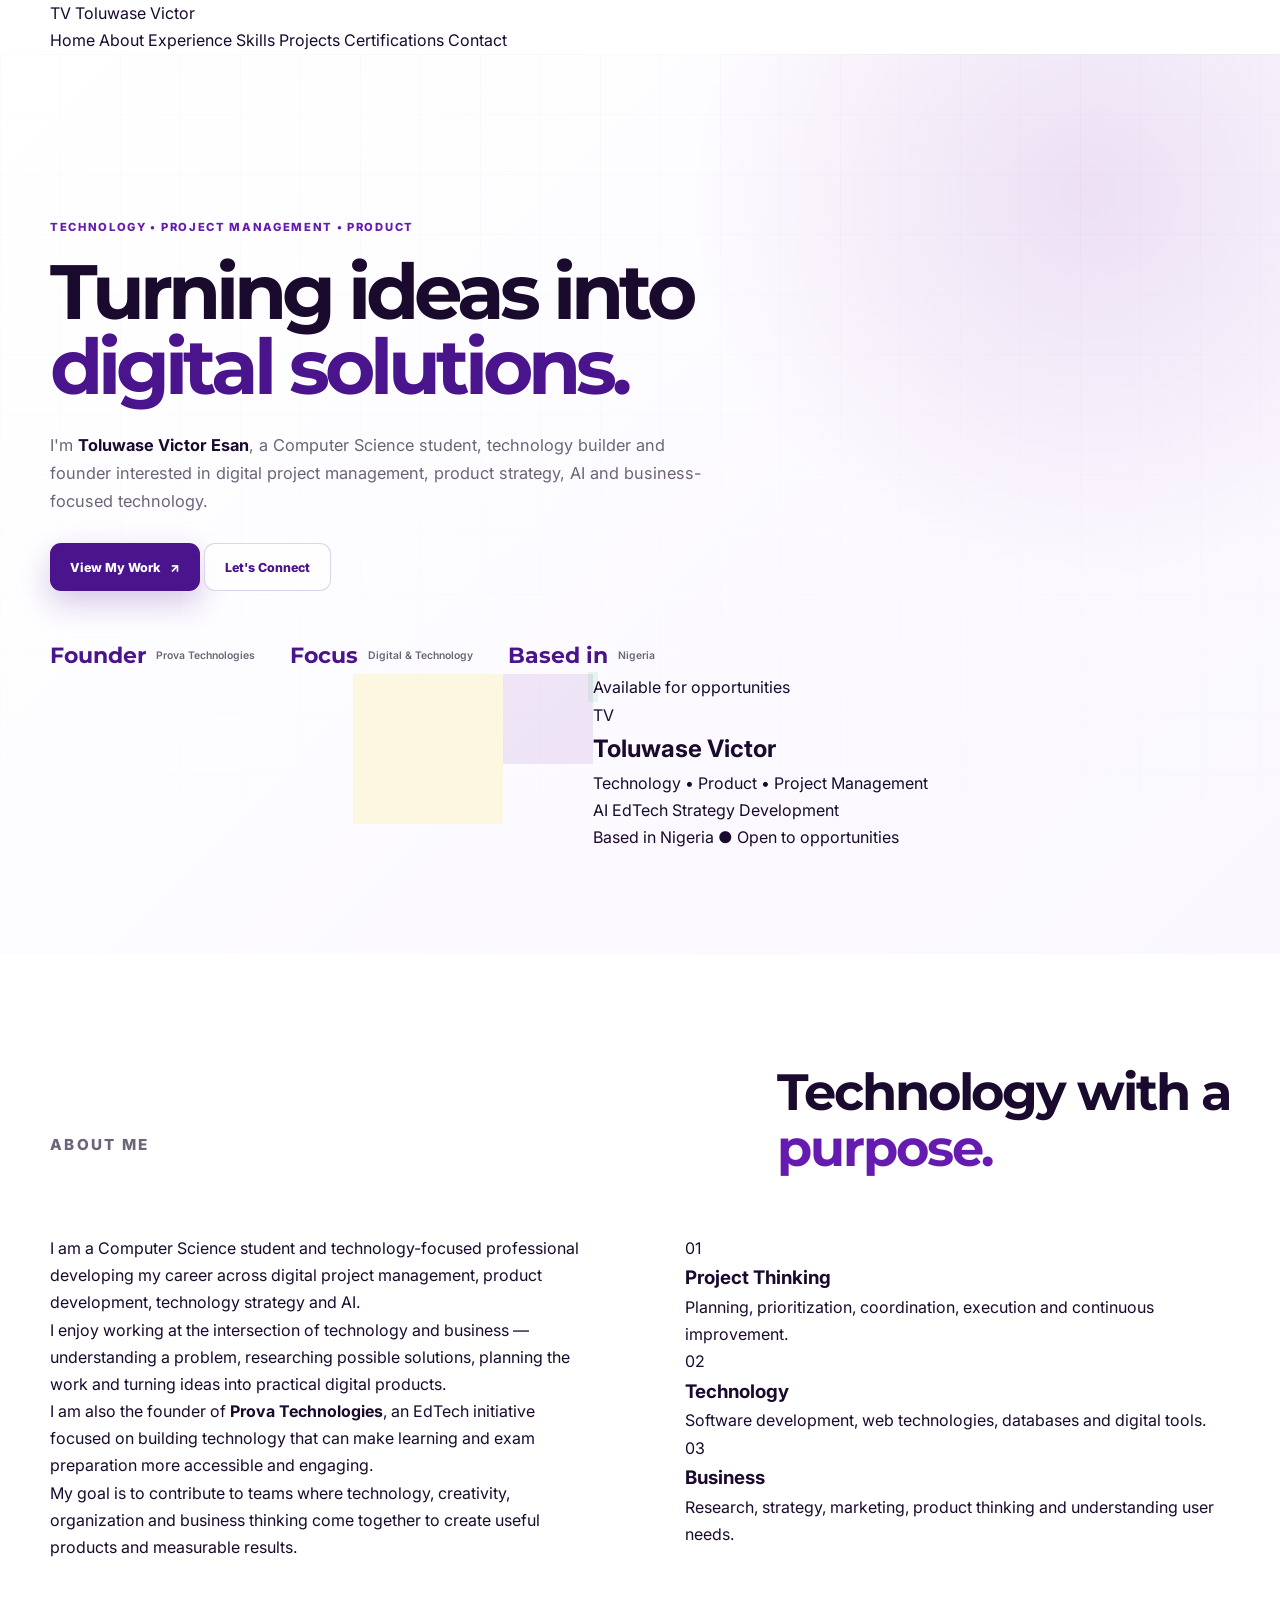
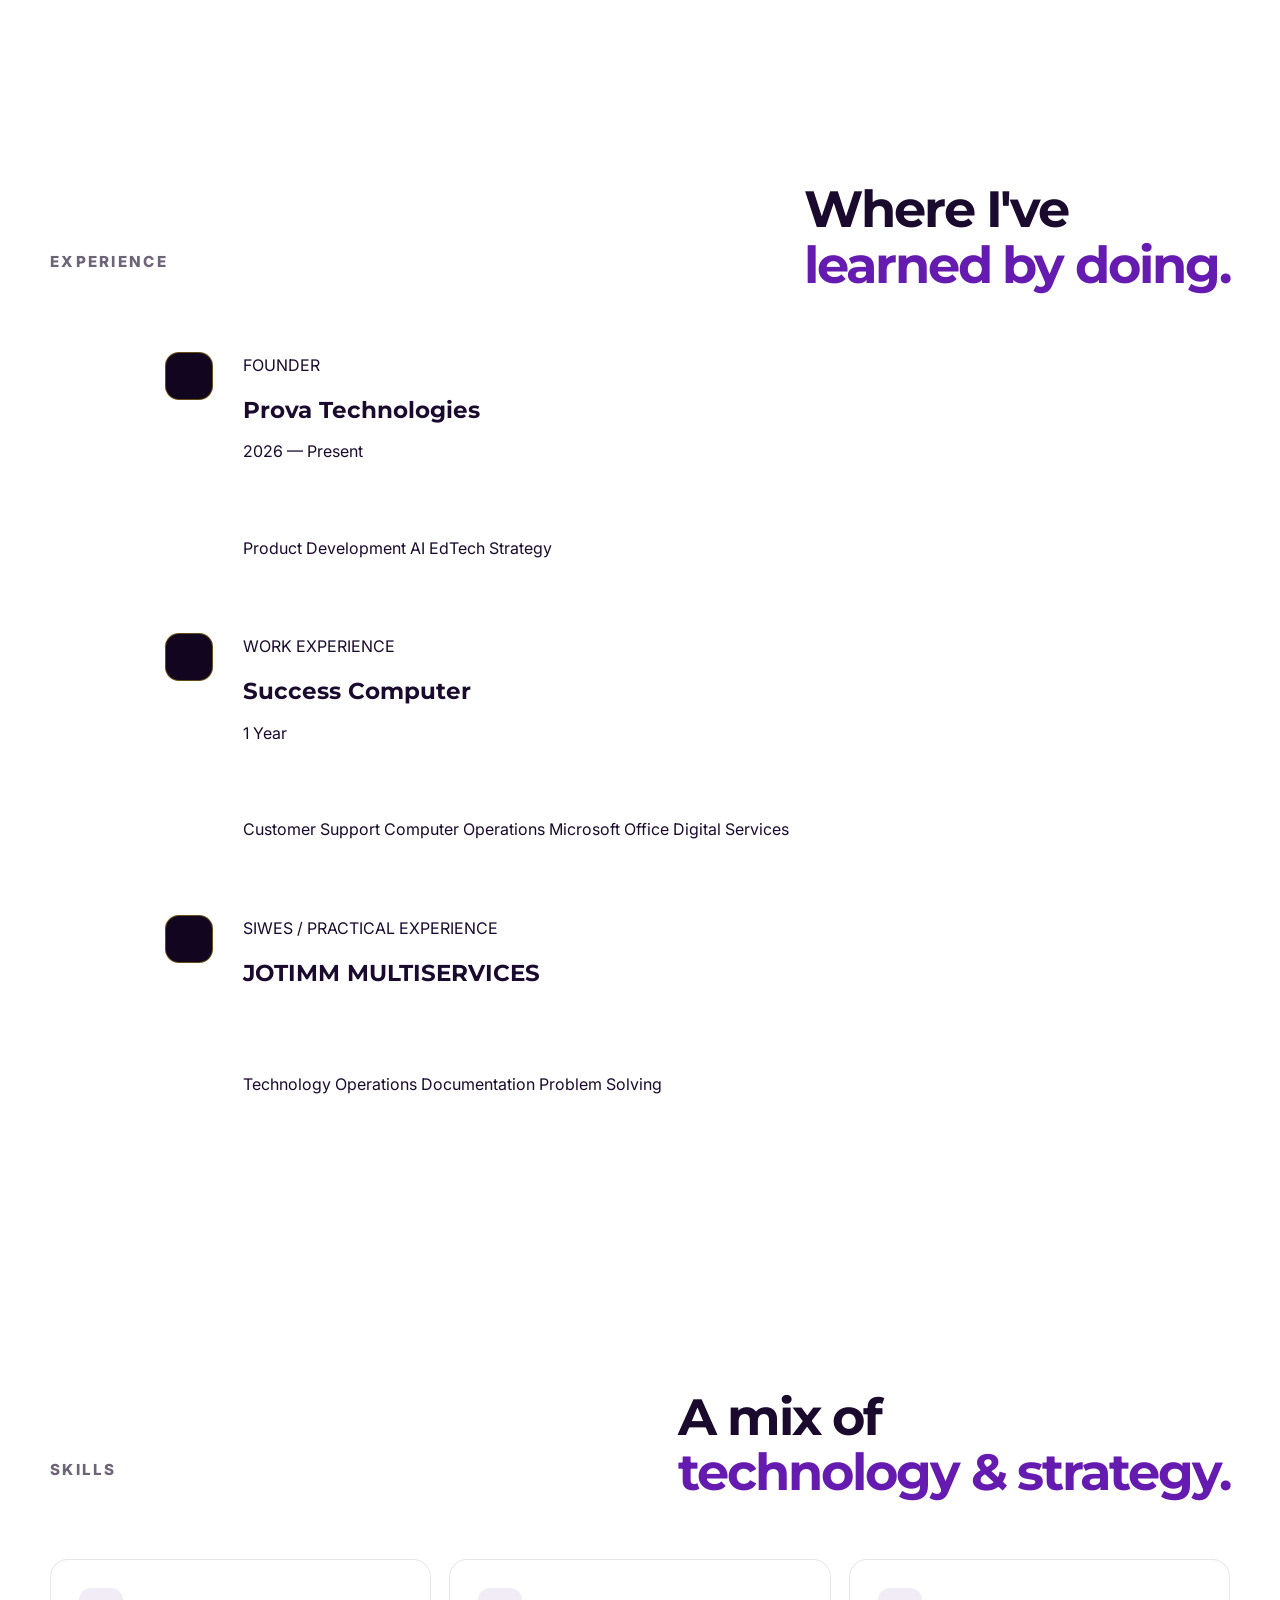
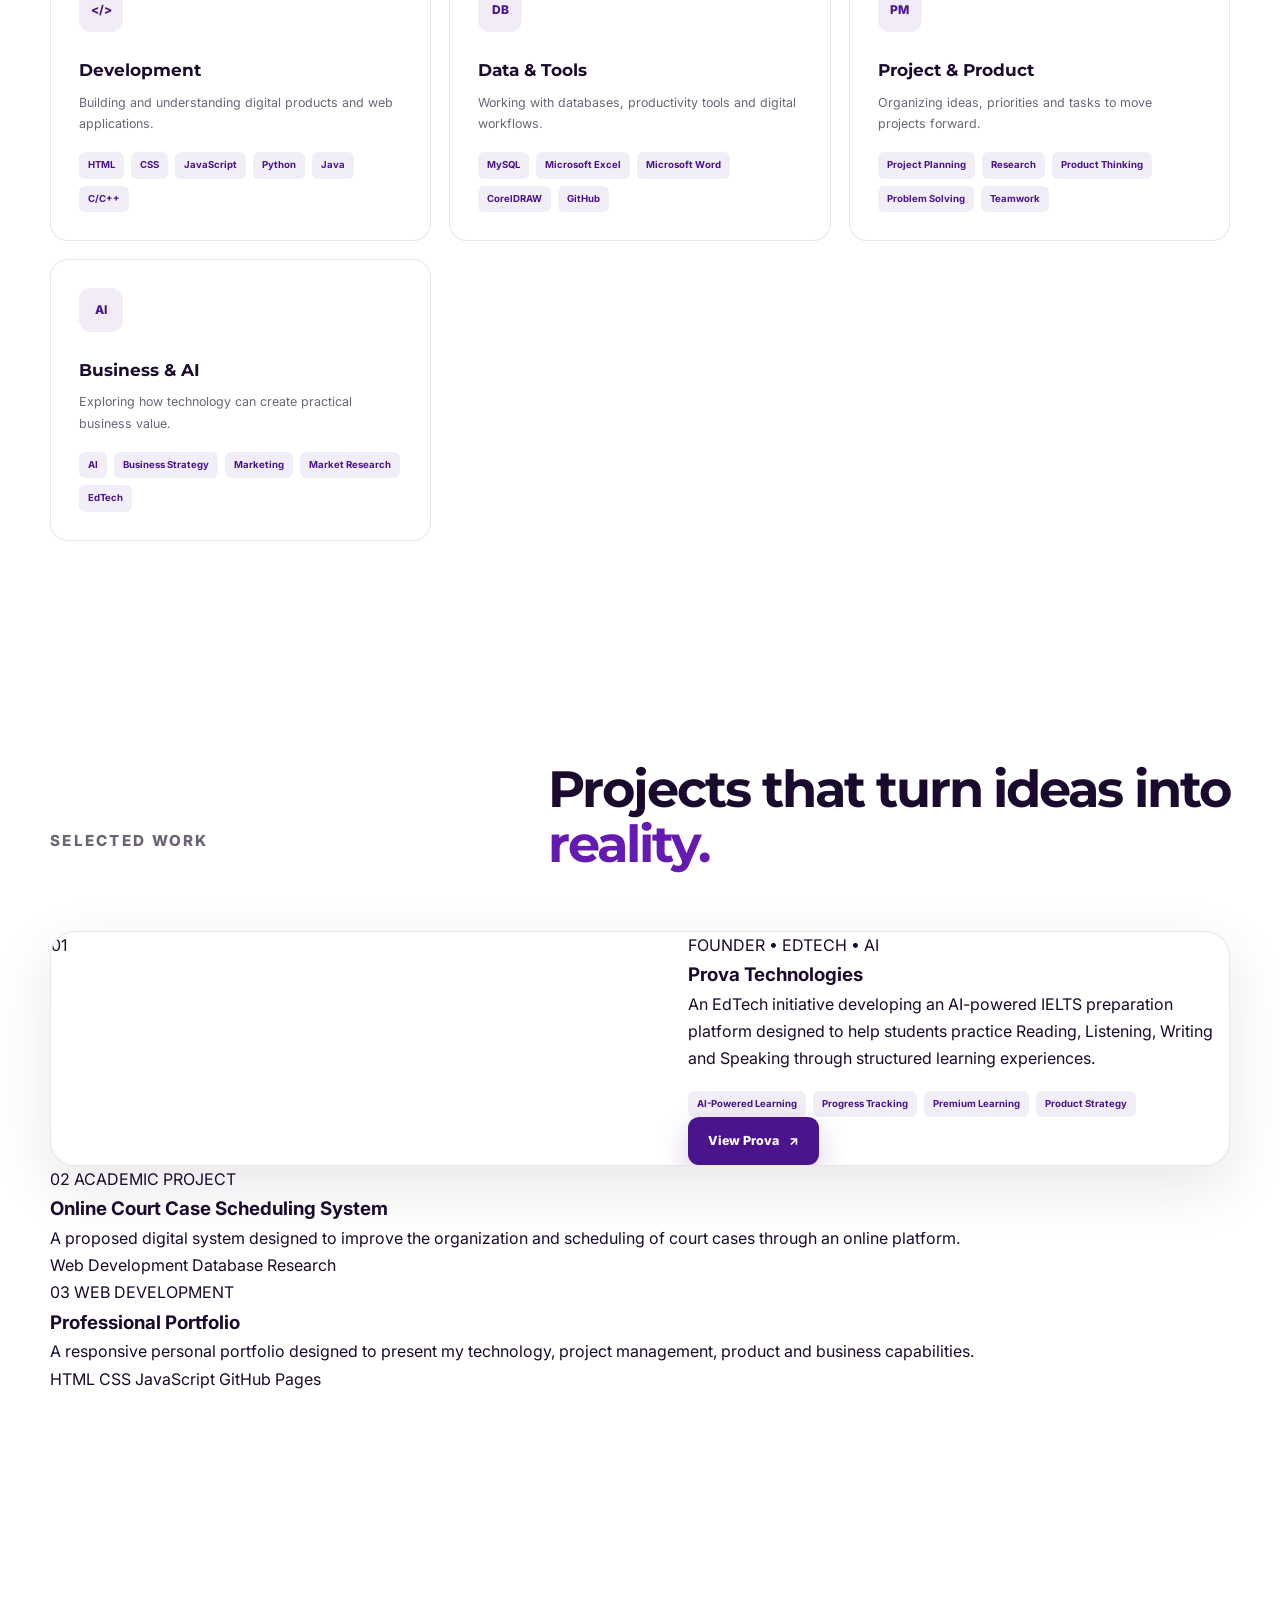
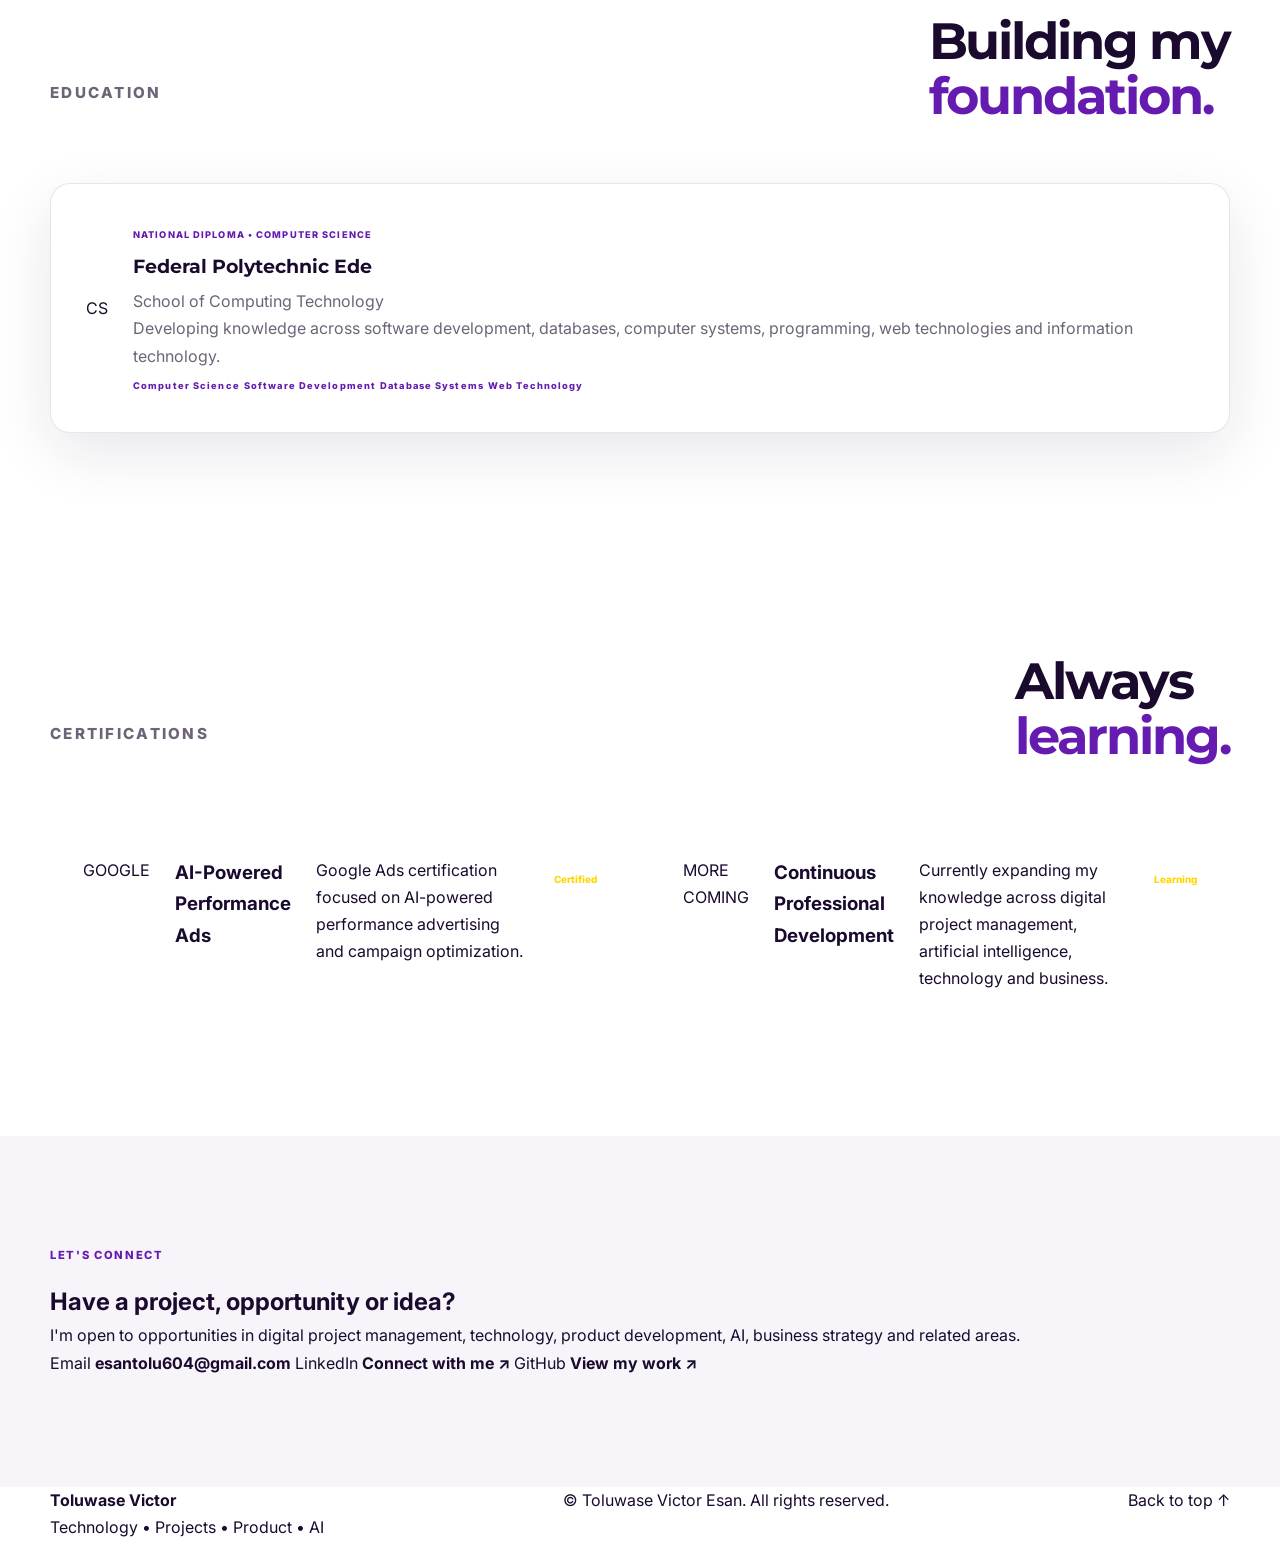
==== index.html @ 42a02fe4 "Update fmt.Println to print 'Goodbye World'" ====
<!DOCTYPE html><html lang="en">
<head>
  <meta charset="UTF-8">
  <meta name="viewport" content="width=device-width, initial-scale=1.0">  <meta name="description" content="Toluwase Victor Esan — Digital Project Management, Technology, Product Strategy, AI and EdTech.">
  <meta name="author" content="Toluwase Victor Esan">  <title>Toluwase Victor Esan | Technology & Digital Project Management</title>  <link rel="preconnect" href="https://fonts.googleapis.com">
  <link rel="preconnect" href="https://fonts.gstatic.com" crossorigin>
  <link href="https://fonts.googleapis.com/css2?family=Inter:wght@400;500;600;700&family=Montserrat:wght@600;700;800&display=swap" rel="stylesheet">  <link rel="stylesheet" href="Css/style.css">
</head><body>  <!-- ================= HEADER ================= -->  <header class="site-header" id="top">
    <nav class="navbar container">  <a href="#home" class="brand">
    <span class="brand-mark">TV</span>
    <span class="brand-name">Toluwase Victor</span>
  </a>

  <button class="menu-toggle" id="menuToggle" aria-label="Open navigation">
    <span></span>
    <span></span>
    <span></span>
  </button>

  <div class="nav-links" id="navLinks">
    <a href="#home" class="nav-link active">Home</a>
    <a href="#about" class="nav-link">About</a>
    <a href="#experience" class="nav-link">Experience</a>
    <a href="#skills" class="nav-link">Skills</a>
    <a href="#projects" class="nav-link">Projects</a>
    <a href="#certifications" class="nav-link">Certifications</a>
    <a href="#contact" class="nav-link">Contact</a>
  </div>

</nav>

  </header>  <main><!-- ================= HERO ================= -->
<section class="hero section" id="home">
  <div class="hero-grid"></div>

  <div class="container hero-content">

    <div class="hero-copy">
      <p class="eyebrow">
        TECHNOLOGY • PROJECT MANAGEMENT • PRODUCT
      </p>

      <h1>
        Turning ideas into
        <span class="gradient-text">digital solutions.</span>
      </h1>

      <p class="hero-description">
        I'm <strong>Toluwase Victor Esan</strong>, a Computer Science student,
        technology builder and founder interested in digital project management,
        product strategy, AI and business-focused technology.
      </p>

      <div class="hero-actions">
        <a href="#projects" class="btn btn-primary">
          View My Work
          <span>↗</span>
        </a>

        <a href="#contact" class="btn btn-secondary">
          Let's Connect
        </a>
      </div>

      <div class="hero-meta">
        <div>
          <strong>Founder</strong>
          <span>Prova Technologies</span>
        </div>

        <div>
          <strong>Focus</strong>
          <span>Digital & Technology</span>
        </div>

        <div>
          <strong>Based in</strong>
          <span>Nigeria</span>
        </div>
      </div>
    </div>


    <div class="hero-visual">
      <div class="orb orb-one"></div>
      <div class="orb orb-two"></div>

      <div class="profile-card glass-card">

        <div class="profile-card-top">
          <span class="status-dot"></span>
          <span>Available for opportunities</span>
        </div>

        <div class="profile-symbol">
          <span>TV</span>
        </div>

        <h2>Toluwase Victor</h2>
        <p>Technology • Product • Project Management</p>

        <div class="profile-tags">
          <span>AI</span>
          <span>EdTech</span>
          <span>Strategy</span>
          <span>Development</span>
        </div>

        <div class="profile-card-footer">
          <span>Based in Nigeria</span>
          <span>●</span>
          <span>Open to opportunities</span>
        </div>

      </div>
    </div>

  </div>
</section>


<!-- ================= ABOUT ================= -->
<section class="section about-section" id="about">
  <div class="container">

    <div class="section-heading">
      <p class="eyebrow">ABOUT ME</p>
      <h2>Technology with a <span class="gradient-text">purpose.</span></h2>
    </div>

    <div class="about-grid">

      <div class="about-text">
        <p class="lead">
          I am a Computer Science student and technology-focused professional
          developing my career across digital project management, product
          development, technology strategy and AI.
        </p>

        <p>
          I enjoy working at the intersection of technology and business —
          understanding a problem, researching possible solutions, planning
          the work and turning ideas into practical digital products.
        </p>

        <p>
          I am also the founder of <strong>Prova Technologies</strong>, an
          EdTech initiative focused on building technology that can make
          learning and exam preparation more accessible and engaging.
        </p>

        <p>
          My goal is to contribute to teams where technology, creativity,
          organization and business thinking come together to create useful
          products and measurable results.
        </p>
      </div>

      <div class="about-highlights">

        <div class="highlight-card">
          <span class="highlight-number">01</span>
          <h3>Project Thinking</h3>
          <p>
            Planning, prioritization, coordination, execution and continuous
            improvement.
          </p>
        </div>

        <div class="highlight-card">
          <span class="highlight-number">02</span>
          <h3>Technology</h3>
          <p>
            Software development, web technologies, databases and digital
            tools.
          </p>
        </div>

        <div class="highlight-card">
          <span class="highlight-number">03</span>
          <h3>Business</h3>
          <p>
            Research, strategy, marketing, product thinking and understanding
            user needs.
          </p>
        </div>

      </div>

    </div>
  </div>
</section>


<!-- ================= EXPERIENCE ================= -->
<section class="section dark-section" id="experience">
  <div class="container">

    <div class="section-heading">
      <p class="eyebrow">EXPERIENCE</p>
      <h2>Where I've <span class="gradient-text">learned by doing.</span></h2>
    </div>

    <div class="timeline">

      <article class="timeline-item">
        <div class="timeline-marker"></div>

        <div class="timeline-content glass-card">
          <div class="timeline-top">
            <div>
              <span class="experience-type">FOUNDER</span>
              <h3>Prova Technologies</h3>
            </div>
            <span class="experience-date">2026 — Present</span>
          </div>

          <p>
            Building an EdTech product focused on IELTS preparation while
            exploring AI, product development, business strategy, user
            research and digital growth.
          </p>

          <div class="tag-list">
            <span>Product Development</span>
            <span>AI</span>
            <span>EdTech</span>
            <span>Strategy</span>
          </div>
        </div>
      </article>


      <article class="timeline-item">
        <div class="timeline-marker"></div>

        <div class="timeline-content glass-card">
          <div class="timeline-top">
            <div>
              <span class="experience-type">WORK EXPERIENCE</span>
              <h3>Success Computer</h3>
            </div>
            <span class="experience-date">1 Year</span>
          </div>

          <p>
            Gained practical experience in computer operations, customer
            support, document preparation, digital services, data entry and
            general technology support.
          </p>

          <div class="tag-list">
            <span>Customer Support</span>
            <span>Computer Operations</span>
            <span>Microsoft Office</span>
            <span>Digital Services</span>
          </div>
        </div>
      </article>


      <article class="timeline-item">
        <div class="timeline-marker"></div>

        <div class="timeline-content glass-card">
          <div class="timeline-top">
            <div>
              <span class="experience-type">SIWES / PRACTICAL EXPERIENCE</span>
              <h3>JOTIMM MULTISERVICES</h3>
            </div>
          </div>

          <p>
            Developed practical workplace experience through technology
            operations, documentation, customer support, data handling and
            general business activities.
          </p>

          <div class="tag-list">
            <span>Technology</span>
            <span>Operations</span>
            <span>Documentation</span>
            <span>Problem Solving</span>
          </div>
        </div>
      </article>

    </div>
  </div>
</section>


<!-- ================= SKILLS ================= -->
<section class="section" id="skills">
  <div class="container">

    <div class="section-heading">
      <p class="eyebrow">SKILLS</p>
      <h2>A mix of <span class="gradient-text">technology & strategy.</span></h2>
    </div>

    <div class="skills-grid">

      <div class="skill-card glass-card">
        <div class="skill-icon">&lt;/&gt;</div>
        <h3>Development</h3>
        <p>Building and understanding digital products and web applications.</p>

        <div class="skill-list">
          <span>HTML</span>
          <span>CSS</span>
          <span>JavaScript</span>
          <span>Python</span>
          <span>Java</span>
          <span>C/C++</span>
        </div>
      </div>

      <div class="skill-card glass-card">
        <div class="skill-icon">DB</div>
        <h3>Data & Tools</h3>
        <p>Working with databases, productivity tools and digital workflows.</p>

        <div class="skill-list">
          <span>MySQL</span>
          <span>Microsoft Excel</span>
          <span>Microsoft Word</span>
          <span>CorelDRAW</span>
          <span>GitHub</span>
        </div>
      </div>

      <div class="skill-card glass-card">
        <div class="skill-icon">PM</div>
        <h3>Project & Product</h3>
        <p>Organizing ideas, priorities and tasks to move projects forward.</p>

        <div class="skill-list">
          <span>Project Planning</span>
          <span>Research</span>
          <span>Product Thinking</span>
          <span>Problem Solving</span>
          <span>Teamwork</span>
        </div>
      </div>

      <div class="skill-card glass-card">
        <div class="skill-icon">AI</div>
        <h3>Business & AI</h3>
        <p>Exploring how technology can create practical business value.</p>

        <div class="skill-list">
          <span>AI</span>
          <span>Business Strategy</span>
          <span>Marketing</span>
          <span>Market Research</span>
          <span>EdTech</span>
        </div>
      </div>

    </div>
  </div>
</section>


<!-- ================= PROJECTS ================= -->
<section class="section dark-section" id="projects">
  <div class="container">

    <div class="section-heading">
      <p class="eyebrow">SELECTED WORK</p>
      <h2>Projects that turn ideas into <span class="gradient-text">reality.</span></h2>
    </div>


    <div class="featured-project glass-card">

      <div class="project-number">01</div>

      <div class="featured-project-content">
        <span class="project-category">FOUNDER • EDTECH • AI</span>

        <h3>Prova Technologies</h3>

        <p>
          An EdTech initiative developing an AI-powered IELTS preparation
          platform designed to help students practice Reading, Listening,
          Writing and Speaking through structured learning experiences.
        </p>

        <div class="project-features">
          <span>AI-Powered Learning</span>
          <span>Progress Tracking</span>
          <span>Premium Learning</span>
          <span>Product Strategy</span>
        </div>

        <div class="project-actions">
          <a
            href="https://esantoluwase.github.io/IELTSPROVA-/"
            target="_blank"
            rel="noopener noreferrer"
            class="btn btn-primary"
          >
            View Prova
            <span>↗</span>
          </a>
        </div>
      </div>

    </div>


    <div class="project-grid">

      <article class="project-card glass-card">
        <span class="project-index">02</span>
        <span class="project-category">ACADEMIC PROJECT</span>

        <h3>Online Court Case Scheduling System</h3>

        <p>
          A proposed digital system designed to improve the organization
          and scheduling of court cases through an online platform.
        </p>

        <div class="project-tags">
          <span>Web Development</span>
          <span>Database</span>
          <span>Research</span>
        </div>
      </article>


      <article class="project-card glass-card">
        <span class="project-index">03</span>
        <span class="project-category">WEB DEVELOPMENT</span>

        <h3>Professional Portfolio</h3>

        <p>
          A responsive personal portfolio designed to present my technology,
          project management, product and business capabilities.
        </p>

        <div class="project-tags">
          <span>HTML</span>
          <span>CSS</span>
          <span>JavaScript</span>
          <span>GitHub Pages</span>
        </div>
      </article>

    </div>

  </div>
</section>


<!-- ================= EDUCATION ================= -->
<section class="section" id="education">
  <div class="container">

    <div class="section-heading">
      <p class="eyebrow">EDUCATION</p>
      <h2>Building my <span class="gradient-text">foundation.</span></h2>
    </div>

    <div class="education-card glass-card">

      <div class="education-icon">CS</div>

      <div class="education-content">
        <span class="education-level">NATIONAL DIPLOMA • COMPUTER SCIENCE</span>

        <h3>Federal Polytechnic Ede</h3>

        <p>
          School of Computing Technology
        </p>

        <p>
          Developing knowledge across software development, databases,
          computer systems, programming, web technologies and information
          technology.
        </p>

        <div class="education-tags">
          <span>Computer Science</span>
          <span>Software Development</span>
          <span>Database Systems</span>
          <span>Web Technology</span>
        </div>
      </div>

    </div>

  </div>
</section>


<!-- ================= CERTIFICATIONS ================= -->
<section class="section dark-section" id="certifications">
  <div class="container">

    <div class="section-heading">
      <p class="eyebrow">CERTIFICATIONS</p>
      <h2>Always <span class="gradient-text">learning.</span></h2>
    </div>

    <div class="cert-grid">

      <article class="cert-card glass-card">
        <span class="cert-label">GOOGLE</span>

        <h3>AI-Powered Performance Ads</h3>

        <p>
          Google Ads certification focused on AI-powered performance
          advertising and campaign optimization.
        </p>

        <span class="cert-status">Certified</span>
      </article>


      <article class="cert-card glass-card">
        <span class="cert-label">MORE COMING</span>

        <h3>Continuous Professional Development</h3>

        <p>
          Currently expanding my knowledge across digital project
          management, artificial intelligence, technology and business.
        </p>

        <span class="cert-status">Learning</span>
      </article>

    </div>

  </div>
</section>


<!-- ================= CONTACT ================= -->
<section class="section contact-section" id="contact">
  <div class="container">

    <div class="contact-card glass-card">

      <div class="contact-copy">
        <p class="eyebrow">LET'S CONNECT</p>

        <h2>
          Have a project,
          opportunity or idea?
        </h2>

        <p>
          I'm open to opportunities in digital project management,
          technology, product development, AI, business strategy and
          related areas.
        </p>
      </div>

      <div class="contact-actions">

        <a
          href="mailto:esantolu604@gmail.com"
          class="contact-link"
        >
          <span>Email</span>
          <strong>esantolu604@gmail.com</strong>
        </a>

        <!-- Replace the # below with your real LinkedIn URL -->
        <a
          href="#"
          target="_blank"
          rel="noopener noreferrer"
          class="contact-link"
        >
          <span>LinkedIn</span>
          <strong>Connect with me ↗</strong>
        </a>

        <!-- Replace the # below with your real GitHub URL -->
        <a
          href="#"
          target="_blank"
          rel="noopener noreferrer"
          class="contact-link"
        >
          <span>GitHub</span>
          <strong>View my work ↗</strong>
        </a>

      </div>

    </div>

  </div>
</section>

  </main>  <!-- ================= FOOTER ================= -->  <footer class="site-footer">
    <div class="container footer-inner">  <div>
    <strong>Toluwase Victor</strong>
    <p>Technology • Projects • Product • AI</p>
  </div>

  <p>
    © <span id="currentYear"></span> Toluwase Victor Esan. All rights reserved.
  </p>

  <a href="#top" class="back-to-top">Back to top ↑</a>

</div>

  </footer>  <script src="js/script.js"></script></body>
    </html>
---- Css/style.css ----
/* =========================================
   ESAN TOLUWASE VICTOR
   PROFESSIONAL PORTFOLIO
   ========================================= */

:root {

  --purple-950: #16052c;
  --purple-900: #220642;
  --purple-800: #32085d;
  --purple-700: #4a148c;
  --purple-600: #651bb0;
  --purple-500: #7b1fa2;
  --purple-300: #b56de0;

  --gold: #ffd700;
  --gold-soft: #ffe76b;

  --white: #ffffff;
  --off-white: #f7f5fa;
  --light: #eeeaf4;
  --text: #1a0a2e;
  --muted: #6d6478;
  --border: rgba(26, 10, 46, 0.10);

  --dark: #12051f;

  --radius: 18px;
  --container: 1180px;

  --shadow:
    0 20px 60px rgba(26, 10, 46, 0.10);

  --transition:
    0.3s ease;

}


/* =========================================
   RESET
   ========================================= */

* {
  margin: 0;
  padding: 0;
  box-sizing: border-box;
}

html {
  scroll-behavior: smooth;
}

body {
  font-family: "Inter", sans-serif;
  color: var(--text);
  background: var(--white);
  line-height: 1.7;
  overflow-x: hidden;
}

a {
  color: inherit;
  text-decoration: none;
}

button {
  font-family: inherit;
}

img {
  max-width: 100%;
  display: block;
}


/* =========================================
   GLOBAL
   ========================================= */

.container {
  width: min(var(--container), calc(100% - 40px));
  margin: 0 auto;
}

.section {
  padding: 110px 0;
}

.section-dark {
  color: var(--white);
  background:
    radial-gradient(
      circle at 80% 10%,
      rgba(123, 31, 162, 0.22),
      transparent 35%
    ),
    var(--dark);
}

.section-number {
  display: inline-block;
  color: var(--purple-600);
  font-size: 0.72rem;
  font-weight: 800;
  letter-spacing: 0.16em;
  margin-bottom: 14px;
}

.light .section-number {
  color: var(--gold);
}

.section-heading {
  display: flex;
  justify-content: space-between;
  align-items: flex-end;
  gap: 50px;
  margin-bottom: 60px;
}

.section-heading h2 {
  max-width: 700px;
  font-family: "Montserrat", sans-serif;
  font-size: clamp(2rem, 4vw, 3.5rem);
  line-height: 1.08;
  letter-spacing: -0.04em;
}

.section-heading h2 span {
  display: block;
  color: var(--purple-600);
}

.section-heading.light h2 span {
  color: var(--gold);
}

.section-heading > p {
  max-width: 350px;
  color: var(--muted);
  font-size: 0.95rem;
}

.section-heading.light > p {
  color: rgba(255, 255, 255, 0.62);
}


/* =========================================
   HEADER
   ========================================= */

.header {
  position: fixed;
  z-index: 1000;
  top: 0;
  width: 100%;
  background: rgba(255, 255, 255, 0.88);
  backdrop-filter: blur(18px);
  border-bottom: 1px solid transparent;
  transition: var(--transition);
}

.header.scrolled {
  border-bottom-color: var(--border);
  box-shadow: 0 8px 30px rgba(26, 10, 46, 0.06);
}

.nav-container {
  min-height: 76px;
  display: flex;
  align-items: center;
  justify-content: space-between;
}

.logo {
  display: flex;
  align-items: center;
  gap: 11px;
}

.logo > span {
  width: 42px;
  height: 42px;
  display: grid;
  place-items: center;
  border-radius: 12px;
  color: var(--white);
  background: linear-gradient(
    135deg,
    var(--purple-700),
    var(--purple-500)
  );
  font-family: "Montserrat", sans-serif;
  font-size: 0.85rem;
  font-weight: 800;
}

.logo div {
  display: flex;
  flex-direction: column;
}

.logo strong {
  font-size: 0.85rem;
}

.logo small {
  color: var(--muted);
  font-size: 0.62rem;
}

.nav {
  display: flex;
  align-items: center;
  gap: 25px;
}

.nav a {
  color: var(--muted);
  font-size: 0.8rem;
  font-weight: 600;
  transition: var(--transition);
}

.nav a:hover,
.nav a.active {
  color: var(--purple-700);
}

.nav .nav-cta {
  color: var(--white);
  background: var(--purple-700);
  padding: 10px 17px;
  border-radius: 10px;
}

.nav .nav-cta:hover {
  color: var(--white);
  transform: translateY(-2px);
}

.menu-toggle {
  display: none;
  border: 0;
  background: none;
  cursor: pointer;
}

.menu-toggle span {
  display: block;
  width: 25px;
  height: 2px;
  background: var(--text);
  margin: 5px;
}


/* =========================================
   HERO
   ========================================= */

.hero {
  min-height: 100vh;
  position: relative;
  display: flex;
  align-items: center;
  padding: 150px 0 90px;
  overflow: hidden;
  background:
    radial-gradient(
      circle at 85% 15%,
      rgba(123, 31, 162, 0.12),
      transparent 30%
    ),
    linear-gradient(
      135deg,
      #ffffff 0%,
      #faf7ff 100%
    );
}

.hero-grid {
  position: absolute;
  inset: 0;
  opacity: 0.25;
  background-image:
    linear-gradient(
      rgba(74, 20, 140, 0.08) 1px,
      transparent 1px
    ),
    linear-gradient(
      90deg,
      rgba(74, 20, 140, 0.08) 1px,
      transparent 1px
    );
  background-size: 60px 60px;
  mask-image: linear-gradient(to bottom, black, transparent);
}

.hero-container {
  position: relative;
  z-index: 2;
  display: grid;
  grid-template-columns: 1.1fr 0.9fr;
  gap: 80px;
  align-items: center;
}

.status {
  width: fit-content;
  display: flex;
  align-items: center;
  gap: 8px;
  padding: 7px 12px;
  margin-bottom: 25px;
  border: 1px solid rgba(74, 20, 140, 0.12);
  border-radius: 50px;
  background: rgba(255, 255, 255, 0.7);
  color: var(--purple-700);
  font-size: 0.72rem;
  font-weight: 700;
}

.status-dot {
  width: 7px;
  height: 7px;
  border-radius: 50%;
  background: #27ae60;
  box-shadow: 0 0 0 5px rgba(39, 174, 96, 0.10);
}

.eyebrow {
  color: var(--purple-600);
  font-size: 0.7rem;
  font-weight: 800;
  letter-spacing: 0.15em;
  margin-bottom: 17px;
}

.hero h1 {
  max-width: 750px;
  font-family: "Montserrat", sans-serif;
  font-size: clamp(3rem, 6vw, 5.8rem);
  line-height: 0.98;
  letter-spacing: -0.065em;
}

.hero h1 span {
  display: block;
  color: var(--purple-700);
}

.hero-description {
  max-width: 680px;
  margin: 28px 0;
  color: var(--muted);
  font-size: 1.02rem;
}

.hero-description strong {
  color: var(--text);
}

.hero-buttons {
  display: flex;
  flex-wrap: wrap;
  gap: 12px;
}

.btn {
  display: inline-flex;
  align-items: center;
  justify-content: center;
  gap: 10px;
  min-height: 48px;
  padding: 0 20px;
  border-radius: 11px;
  font-size: 0.78rem;
  font-weight: 800;
  transition: var(--transition);
  cursor: pointer;
}

.btn-primary {
  color: var(--white);
  background: var(--purple-700);
  box-shadow: 0 12px 30px rgba(74, 20, 140, 0.22);
}

.btn-primary:hover {
  transform: translateY(-3px);
  background: var(--purple-800);
}

.btn-secondary,
.btn-outline {
  color: var(--purple-700);
  border: 1px solid rgba(74, 20, 140, 0.18);
  background: rgba(255, 255, 255, 0.75);
}

.btn-secondary:hover,
.btn-outline:hover {
  transform: translateY(-3px);
  border-color: var(--purple-600);
}

.hero-meta {
  display: flex;
  gap: 35px;
  margin-top: 45px;
}

.hero-meta div {
  display: flex;
  align-items: center;
  gap: 10px;
}

.hero-meta strong {
  font-family: "Montserrat", sans-serif;
  font-size: 1.4rem;
  color: var(--purple-700);
}

.hero-meta span {
  color: var(--muted);
  font-size: 0.65rem;
  line-height: 1.25;
  font-weight: 600;
}

.hero-visual {
  display: flex;
  justify-content: center;
}

.visual-card {
  width: min(430px, 100%);
  min-height: 440px;
  padding: 15px;
  border: 1px solid rgba(74, 20, 140, 0.14);
  border-radius: 25px;
  background:
    linear-gradient(
      145deg,
      rgba(255,255,255,0.95),
      rgba(246,238,255,0.9)
    );
  box-shadow:
    0 40px 100px rgba(74, 20, 140, 0.16);
  transform: rotate(2deg);
  transition: 0.5s ease;
}

.visual-card:hover {
  transform: rotate(0deg) translateY(-8px);
}

.visual-top {
  height: 40px;
  display: flex;
  align-items: center;
  justify-content: space-between;
  padding: 0 8px 10px;
  border-bottom: 1px solid var(--border);
}

.visual-top > span {
  width: 28px;
  height: 28px;
  display: grid;
  place-items: center;
  border-radius: 8px;
  color: var(--white);
  background: var(--purple-700);
  font-size: 0.62rem;
  font-weight: 800;
}

.window-controls {
  display: flex;
  gap: 5px;
}

.window-controls i {
  width: 6px;
  height: 6px;
  border-radius: 50%;
  background: #d4c9dc;
}

.visual-main {
  padding: 35px 25px;
}

.code-line {
  height: 8px;
  margin-bottom: 10px;
  border-radius: 20px;
  background: rgba(74, 20, 140, 0.12);
}

.width-large {
  width: 75%;
}

.width-medium {
  width: 52%;
}

.width-small {
  width: 30%;
}

.product-preview {
  display: flex;
  align-items: center;
  gap: 15px;
  margin: 45px 0 25px;
  padding: 20px;
  border-radius: 16px;
  background: var(--white);
  box-shadow: var(--shadow);
}

.preview-icon {
  width: 45px;
  height: 45px;
  display: grid;
  place-items: center;
  border-radius: 13px;
  color: var(--purple-700);
  background: rgba(74, 20, 140, 0.08);
  font-family: "Montserrat", sans-serif;
  font-weight: 800;
}

.product-preview small,
.product-preview span {
  display: block;
  color: var(--muted);
  font-size: 0.6rem;
}

.product-preview strong {
  display: block;
  margin: 2px 0;
  font-size: 0.9rem;
}

.mini-grid {
  display: grid;
  grid-template-columns: 1fr 1fr;
  gap: 12px;
}

.mini-grid > div {
  padding: 15px;
  border: 1px solid var(--border);
  border-radius: 13px;
  background: rgba(255, 255, 255, 0.6);
}

.mini-grid span {
  display: block;
  color: var(--muted);
  font-size: 0.55rem;
  font-weight: 700;
}

.mini-grid strong {
  font-size: 0.75rem;
}

.floating-orb {
  position: absolute;
  border-radius: 50%;
  filter: blur(1px);
  pointer-events: none;
}

.orb-one {
  width: 150px;
  height: 150px;
  right: 2%;
  top: 18%;
  background: rgba(255, 215, 0, 0.12);
  animation: float 6s ease-in-out infinite;
}

.orb-two {
  width: 90px;
  height: 90px;
  left: 3%;
  bottom: 15%;
  background: rgba(123, 31, 162, 0.10);
  animation: float 7s ease-in-out infinite reverse;
}

@keyframes float {
  0%, 100% {
    transform: translateY(0);
  }

  50% {
    transform: translateY(-20px);
  }
}


/* =========================================
   TRUST
   ========================================= */

.trust-strip {
  border-top: 1px solid var(--border);
  border-bottom: 1px solid var(--border);
  background: var(--off-white);
}

.trust-container {
  min-height: 78px;
  display: flex;
  align-items: center;
  justify-content: space-between;
  gap: 20px;
  overflow-x: auto;
}

.trust-container > span {
  color: var(--purple-700);
  font-size: 0.62rem;
  font-weight: 800;
  letter-spacing: 0.15em;
  white-space: nowrap;
}

.trust-container > div {
  color: var(--muted);
  font-size: 0.72rem;
  font-weight: 700;
  white-space: nowrap;
}


/* =========================================
   ABOUT
   ========================================= */

.about-grid {
  display: grid;
  grid-template-columns: 1fr 1fr;
  gap: 90px;
  align-items: start;
}

.about-story p {
  color: var(--muted);
  margin-bottom: 18px;
}

.about-story .lead {
  color: var(--text);
  font-size: 1.35rem;
  line-height: 1.5;
}

.about-story strong {
  color: var(--purple-700);
}

.about-cards {
  display: grid;
  grid-template-columns: 1fr 1fr;
  gap: 15px;
}

.about-card {
  min-height: 190px;
  padding: 25px;
  border: 1px solid var(--border);
  border-radius: var(--radius);
  background: var(--white);
  box-shadow: 0 15px 45px rgba(26, 10, 46, 0.04);
  transition: var(--transition);
}

.about-card:hover {
  transform: translateY(-5px);
  border-color: rgba(74, 20, 140, 0.25);
}

.card-number {
  color: var(--purple-500);
  font-size: 0.65rem;
  font-weight: 800;
}

.about-card h3 {
  margin: 18px 0 8px;
  font-family: "Montserrat", sans-serif;
  font-size: 1.1rem;
}

.about-card p {
  color: var(--muted);
  font-size: 0.78rem;
}


/* =========================================
   TIMELINE
   ========================================= */

.timeline {
  position: relative;
  max-width: 950px;
  margin: auto;
}

.timeline::before {
  content: "";
  position: absolute;
  left: 23px;
  top: 20px;
  bottom: 20px;
  width: 1px;
  background: rgba(255, 255, 255, 0.12);
}

.timeline-item {
  position: relative;
  display: grid;
  grid-template-columns: 48px 1fr;
  gap: 30px;
  margin-bottom: 50px;
}

.timeline-marker {
  position: relative;
  z-index: 2;
  width: 48px;
  height: 48px;
  display: grid;
  place-items: center;
  border: 1px solid rgba(255, 215, 0, 0.35);
  border-radius: 14px;
  color: var(--gold);
  background: var(--dark);
  font-size: 0.7rem;
  font-weight: 800;
}

.timeline-content {
  padding-bottom: 20px;
  border-bottom: 1px solid rgba(255,255,255,0.08);
}

.timeline-meta {
  display: flex;
  justify-content: space-between;
  gap: 20px;
  color: var(--gold);
  font-size: 0.62rem;
  font-weight: 800;
  letter-spacing: 0.1em;
}

.timeline-content h3 {
  margin: 12px 0 8px;
  font-family: "Montserrat", sans-serif;
  font-size: 1.45rem;
}

.timeline-content > p {
  color: rgba(255,255,255,0.62);
  margin-bottom: 15px;
}

.timeline-content ul {
  padding-left: 18px;
  color: rgba(255,255,255,0.67);
  font-size: 0.85rem;
}

.timeline-content li {
  margin-bottom: 5px;
}

.tags,
.skill-list,
.project-features {
  display: flex;
  flex-wrap: wrap;
  gap: 7px;
  margin-top: 18px;
}

.tags span,
.skill-list span,
.project-features span {
  padding: 5px 9px;
  border-radius: 6px;
  color: var(--purple-700);
  background: rgba(74,20,140,0.07);
  font-size: 0.6rem;
  font-weight: 700;
}

.section-dark .tags span {
  color: var(--gold-soft);
  background: rgba(255,215,0,0.08);
}


/* =========================================
   SKILLS
   ========================================= */

.skills-grid {
  display: grid;
  grid-template-columns: repeat(3, 1fr);
  gap: 18px;
}

.skill-card {
  min-height: 270px;
  padding: 28px;
  border: 1px solid var(--border);
  border-radius: var(--radius);
  background: var(--white);
  transition: var(--transition);
}

.skill-card:hover {
  transform: translateY(-6px);
  box-shadow: var(--shadow);
  border-color: rgba(74,20,140,0.2);
}

.skill-icon {
  width: 44px;
  height: 44px;
  display: grid;
  place-items: center;
  margin-bottom: 24px;
  border-radius: 12px;
  color: var(--purple-700);
  background: rgba(74,20,140,0.08);
  font-size: 0.75rem;
  font-weight: 800;
}

.skill-card h3 {
  margin-bottom: 7px;
  font-family: "Montserrat", sans-serif;
  font-size: 1.05rem;
}

.skill-card p {
  color: var(--muted);
  font-size: 0.78rem;
}


/* =========================================
   PROJECTS
   ========================================= */

.projects-section {
  background: var(--off-white);
}

.featured-project {
  display: grid;
  grid-template-columns: 1fr 0.85fr;
  overflow: hidden;
  border: 1px solid var(--border);
  border-radius: 25px;
  background: var(--white);
  box-shadow: var(--shadow);
}

.project-visual {
  min-height: 550px;
  display: grid;
  place-items: center;
  padding: 50px;
  background:
    radial-gradient(
      circle at 50% 50%,
      rgba(255,215,0,0.10),
      transparent 30%
    ),
    linear-gradient(
      145deg,
      var(--purple-950),
      var(--purple-700)
    );
}

.project-browser {
  width: 100%;
  max-width: 520px;
  border: 1px solid rgba(255,255,255,0.15);
  border-radius: 17px;
  overflow: hidden;
  transform: rotate(-2deg);
  box-shadow: 0 35px 70px rgba(0,0,0,0.3);
}

.browser-bar {
  height: 38px;
  display: flex;
  align-items: center;
  gap: 5px;
  padding-left: 14px;
  background: rgba(255,255,255,0.08);
}

.browser-bar span {
  width: 6px;
  height: 6px;
  border-radius: 50%;
  background: rgba(255,255,255,0.4);
}

.browser-content {
  min-height: 380px;
  padding: 35px;
  background: linear-gradient(145deg,#ffffff,#f7efff);
}

.mock-logo {
  width: 40px;
  height: 40px;
  display: grid;
  place-items: center;
  margin-bottom: 30px;
  border-radius: 11px;
  color: var(--white);
  background: var(--purple-700);
  font-weight: 800;
}

.mock-heading small {
  color: var(--purple-600);
  font-size: 0.55rem;
  font-weight: 800;
}

.mock-heading h3 {
  margin: 4px 0;
  font-family: "Montserrat", sans-serif;
  font-size: 2rem;
  color: var(--text);
}

.mock-heading p {
  color: var(--muted);
  font-size: 0.7rem;
}

.mock-dashboard {
  display: grid;
  grid-template-columns: repeat(3,1fr);
  gap: 8px;
  margin-top: 40px;
}

.mock-dashboard > div {
  padding: 15px;
  border-radius: 10px;
  background: var(--white);
  box-shadow: 0 8px 25px rgba(26,10,46,0.07);
}

.mock-dashboard small {
  display: block;
  color: var(--muted);
  font-size: 0.45rem;
}

.mock-dashboard strong {
  display: block;
  margin-top: 4px;
  color: var(--purple-700);
  font-size: 1rem;
}

.project-info {
  padding: 55px;
}

.project-label {
  color: var(--purple-600);
  font-size: 0.63rem;
  font-weight: 800;
  letter-spacing: 0.12em;
}

.project-info h3 {
  margin: 10px 0 15px;
  font-family: "Montserrat", sans-serif;
  font-size: 2.5rem;
}

.project-info > p {
  color: var(--muted);
  font-size: 0.9rem;
}

.project-role {
  margin-top: 30px;
  padding: 18px;
  border-left: 3px solid var(--gold);
  background: var(--off-white);
}

.project-role strong {
  font-size: 0.7rem;
}

.project-role p {
  margin-top: 4px;
  color: var(--muted);
  font-size: 0.75rem;
}

.project-buttons {
  display: flex;
  flex-wrap: wrap;
  gap: 9px;
  margin-top: 25px;
}

.project-secondary {
  display: grid;
  grid-template-columns: 70px 1fr;
  gap: 30px;
  margin-top: 20px;
  padding: 40px;
  border: 1px solid var(--border);
  border-radius: 20px;
  background: var(--white);
}

.secondary-number {
  font-family: "Montserrat", sans-serif;
  font-size: 2rem;
  color: var(--purple-700);
}

.project-secondary h3 {
  margin: 8px 0;
  font-family: "Montserrat", sans-serif;
  font-size: 1.4rem;
}

.project-secondary p {
  max-width: 850px;
  color: var(--muted);
  font-size: 0.82rem;
}


/* =========================================
   CERTIFICATIONS
   ========================================= */

.cert-grid {
  display: grid;
  grid-template-columns: 1fr 1fr;
  gap: 20px;
}

.cert-card {
  display: flex;
  gap: 25px;
  padding: 32px;
  border: 1px solid rgba(255,255,255,0.1);
  border-radius: 20px;
  background: rgba(255,255,255,0.045);
  transition: var(--transition);
}

.cert-card:hover {
  transform: translateY(-5px);
  border-color: rgba(255,215,0,0.25);
}

.cert-logo {
  width: 65px;
  height: 65px;
  flex-shrink: 0;
  display: grid;
  place-items: center;
  border-radius: 15px;
  background: var(--white);
  color: var(--purple-700);
  font-family: "Montserrat", sans-serif;
  font-weight: 800;
}

.cert-logo.ibm {
  color: #1261a0;
  font-size: 0.8rem;
}

.cert-content > span:first-child {
  color: var(--gold);
  font-size: 0.58rem;
  font-weight: 800;
  letter-spacing: 0.12em;
}

.cert-content h3 {
  margin: 8px 0;
  font-family: "Montserrat", sans-serif;
  font-size: 1.05rem;
}

.cert-content p {
  color: rgba(255,255,255,0.6);
  font-size: 0.75rem;
}

.cert-status,
.cert-link {
  display: inline-block;
  margin-top: 14px;
  color: var(--gold);
  font-size: 0.62rem;
  font-weight: 800;
}


/* =========================================
   EDUCATION
   ========================================= */

.education-grid {
  display: grid;
  grid-template-columns: 0.7fr 1.3fr;
  gap: 70px;
  align-items: center;
}

.education-title h2 {
  margin-top: 10px;
  font-family: "Montserrat", sans-serif;
  font-size: 2.7rem;
  line-height: 1.1;
}

.education-title h2 span {
  display: block;
  color: var(--purple-600);
}

.education-card {
  display: flex;
  align-items: center;
  gap: 25px;
  padding: 35px;
  border: 1px solid var(--border);
  border-radius: 20px;
  background: var(--white);
  box-shadow: var(--shadow);
}

.education-badge {
  width: 70px;
  height: 70px;
  display: grid;
  place-items: center;
  flex-shrink: 0;
  border-radius: 18px;
  color: var(--white);
  background: var(--purple-700);
  font-family: "Montserrat", sans-serif;
  font-weight: 800;
}

.education-card span {
  color: var(--purple-600);
  font-size: 0.58rem;
  font-weight: 800;
  letter-spacing: 0.12em;
}

.education-card h3 {
  margin: 5px 0;
  font-family: "Montserrat", sans-serif;
}

.education-card p {
  color: var(--muted);
}

.education-card small {
  color: var(--muted);
  font-size: 0.7rem;
}


/* =========================================
   VISION
   ========================================= */

.vision-section {
  padding: 100px 0;
  background:
    radial-gradient(
      circle at 20% 30%,
      rgba(255,215,0,0.12),
      transparent 25%
    ),
    linear-gradient(
      135deg,
      var(--purple-950),
      var(--purple-700)
    );
}

.vision-card {
  max-width: 900px;
}

.vision-label {
  margin-bottom: 20px;
  color: var(--gold);
  font-size: 0.65rem;
  font-weight: 800;
  letter-spacing: 0.15em;
}

.vision-card h2 {
  max-width: 900px;
  font-family: "Montserrat", sans-serif;
  color: var(--white);
  font-size: clamp(2.3rem, 5vw, 4.5rem);
  line-height: 1.05;
  letter-spacing: -0.05em;
}

.vision-card h2 span {
  display: block;
  color: var(--gold);
}

.vision-card p {
  max-width: 720px;
  margin: 25px 0;
  color: rgba(255,255,255,0.68);
}


/* =========================================
   CONTACT
   ========================================= */

.contact-section {
  background: var(--off-white);
}

.contact-box {
  display: grid;
  grid-template-columns: 1fr 320px;
  overflow: hidden;
  border-radius: 25px;
  background: var(--white);
  box-shadow: var(--shadow);
}

.contact-content {
  padding: 65px;
}

.contact-content h2 {
  max-width: 650px;
  font-family: "Montserrat", sans-serif;
  font-size: clamp(2.3rem, 4vw, 4rem);
  line-height: 1.05;
  letter-spacing: -0.04em;
}

.contact-content h2 span {
  display: block;
  color: var(--purple-700);
}

.contact-content > p {
  max-width: 620px;
  margin: 22px 0 28px;
  color: var(--muted);
}

.contact-buttons {
  display: flex;
  flex-wrap: wrap;
  gap: 10px;
}

.contact-side {
  display: flex;
  flex-direction: column;
  justify-content: center;
  gap: 35px;
  padding: 50px;
  color: var(--white);
  background: var(--purple-950);
}

.contact-stat span {
  display: block;
  margin-bottom: 5px;
  color: var(--gold);
  font-size: 0.58rem;
  font-weight: 800;
  letter-spacing: 0.12em;
}

.contact-stat strong {
  font-size: 0.8rem;
}


/* =========================================
   FOOTER
   ========================================= */

.footer {
  padding: 30px 0;
  color: rgba(255,255,255,0.55);
  background: var(--dark);
}

.footer-inner {
  display: flex;
  justify-content: space-between;
  gap: 30px;
}

.footer strong {
  color: var(--white);
  font-size: 0.8rem;
}

.footer p {
  margin-top: 3px;
  font-size: 0.65rem;
}

.footer a {
  color: var(--gold);
  font-size: 0.65rem;
}


/* =========================================
   BACK TOP
   ========================================= */

.back-top {
  position: fixed;
  right: 25px;
  bottom: 25px;
  z-index: 100;
  width: 45px;
  height: 45px;
  display: grid;
  place-items: center;
  border: 0;
  border-radius: 12px;
  color: var(--white);
  background: var(--purple-700);
  cursor: pointer;
  opacity: 0;
  visibility: hidden;
  transform: translateY(15px);
  transition: var(--transition);
}

.back-top.show {
  opacity: 1;
  visibility: visible;
  transform: translateY(0);
}


/* =========================================
   REVEAL
   ========================================= */

.reveal {
  opacity: 0;
  transform: translateY(25px);
  transition:
    opacity 0.7s ease,
    transform 0.7s ease;
}

.reveal.visible {
  opacity: 1;
  transform: translateY(0);
}


/* =========================================
   RESPONSIVE
   ========================================= */

@media (max-width: 1000px) {

  .hero-container {
    grid-template-columns: 1fr;
  }

  .hero-visual {
    display: none;
  }

  .about-grid {
    grid-template-columns: 1fr;
    gap: 50px;
  }

  .skills-grid {
    grid-template-columns: 1fr 1fr;
  }

  .featured-project {
    grid-template-columns: 1fr;
  }

  .project-visual {
    min-height: 450px;
  }

  .education-grid {
    grid-template-columns: 1fr;
  }

}


@media (max-width: 760px) {

  .container {
    width: min(var(--container), calc(100% - 28px));
  }

  .section {
    padding: 80px 0;
  }

  .menu-toggle {
    display: block;
  }

  .nav {
    position: absolute;
    top: 76px;
    left: 14px;
    right: 14px;
    display: flex;
    flex-direction: column;
    align-items: stretch;
    gap: 0;
    padding: 12px;
    border: 1px solid var(--border);
    border-radius: 16px;
    background: rgba(255,255,255,0.98);
    box-shadow: var(--shadow);
    opacity: 0;
    visibility: hidden;
    transform: translateY(-10px);
    transition: var(--transition);
  }

  .nav.open {
    opacity: 1;
    visibility: visible;
    transform: translateY(0);
  }

  .nav a {
    padding: 12px;
  }

  .nav .nav-cta {
    text-align: center;
  }

  .section-heading {
    display: block;
    margin-bottom: 40px;
  }

  .section-heading > p {
    margin-top: 20px;
  }

  .hero {
    padding-top: 125px;
  }

  .hero h1 {
    font-size: clamp(2.8rem, 13vw, 4.3rem);
  }

  .hero-meta {
    gap: 20px;
  }

  .about-cards,
  .skills-grid,
  .cert-grid {
    grid-template-columns: 1fr;
  }

  .timeline-item {
    grid-template-columns: 38px 1fr;
    gap: 18px;
  }

  .timeline::before {
    left: 18px;
  }

  .timeline-marker {
    width: 38px;
    height: 38px;
  }

  .timeline-meta {
    display: block;
  }

  .timeline-meta span {
    display: block;
    margin-bottom: 5px;
  }

  .project-visual {
    min-height: 360px;
    padding: 25px;
  }

  .browser-content {
    min-height: 300px;
    padding: 25px;
  }

  .mock-dashboard {
    grid-template-columns: 1fr;
  }

  .project-info {
    padding: 35px 25px;
  }

  .project-info h3 {
    font-size: 2rem;
  }

  .project-secondary {
    grid-template-columns: 1fr;
    gap: 10px;
    padding: 30px;
  }

  .cert-card {
    flex-direction: column;
  }

  .education-card {
    align-items: flex-start;
    flex-direction: column;
  }

  .contact-box {
    grid-template-columns: 1fr;
  }

  .contact-content {
    padding: 40px 25px;
  }

  .contact-side {
    padding: 35px 25px;
  }

  .footer-inner {
    display: block;
  }

  .footer-inner > div:last-child {
    margin-top: 20px;
  }

}


@media (max-width: 450px) {

  .hero-buttons,
  .contact-buttons,
  .project-buttons {
    flex-direction: column;
  }

  .btn {
    width: 100%;
  }

  .hero-meta {
    flex-wrap: wrap;
  }

  .trust-container {
    justify-content: flex-start;
  }

}
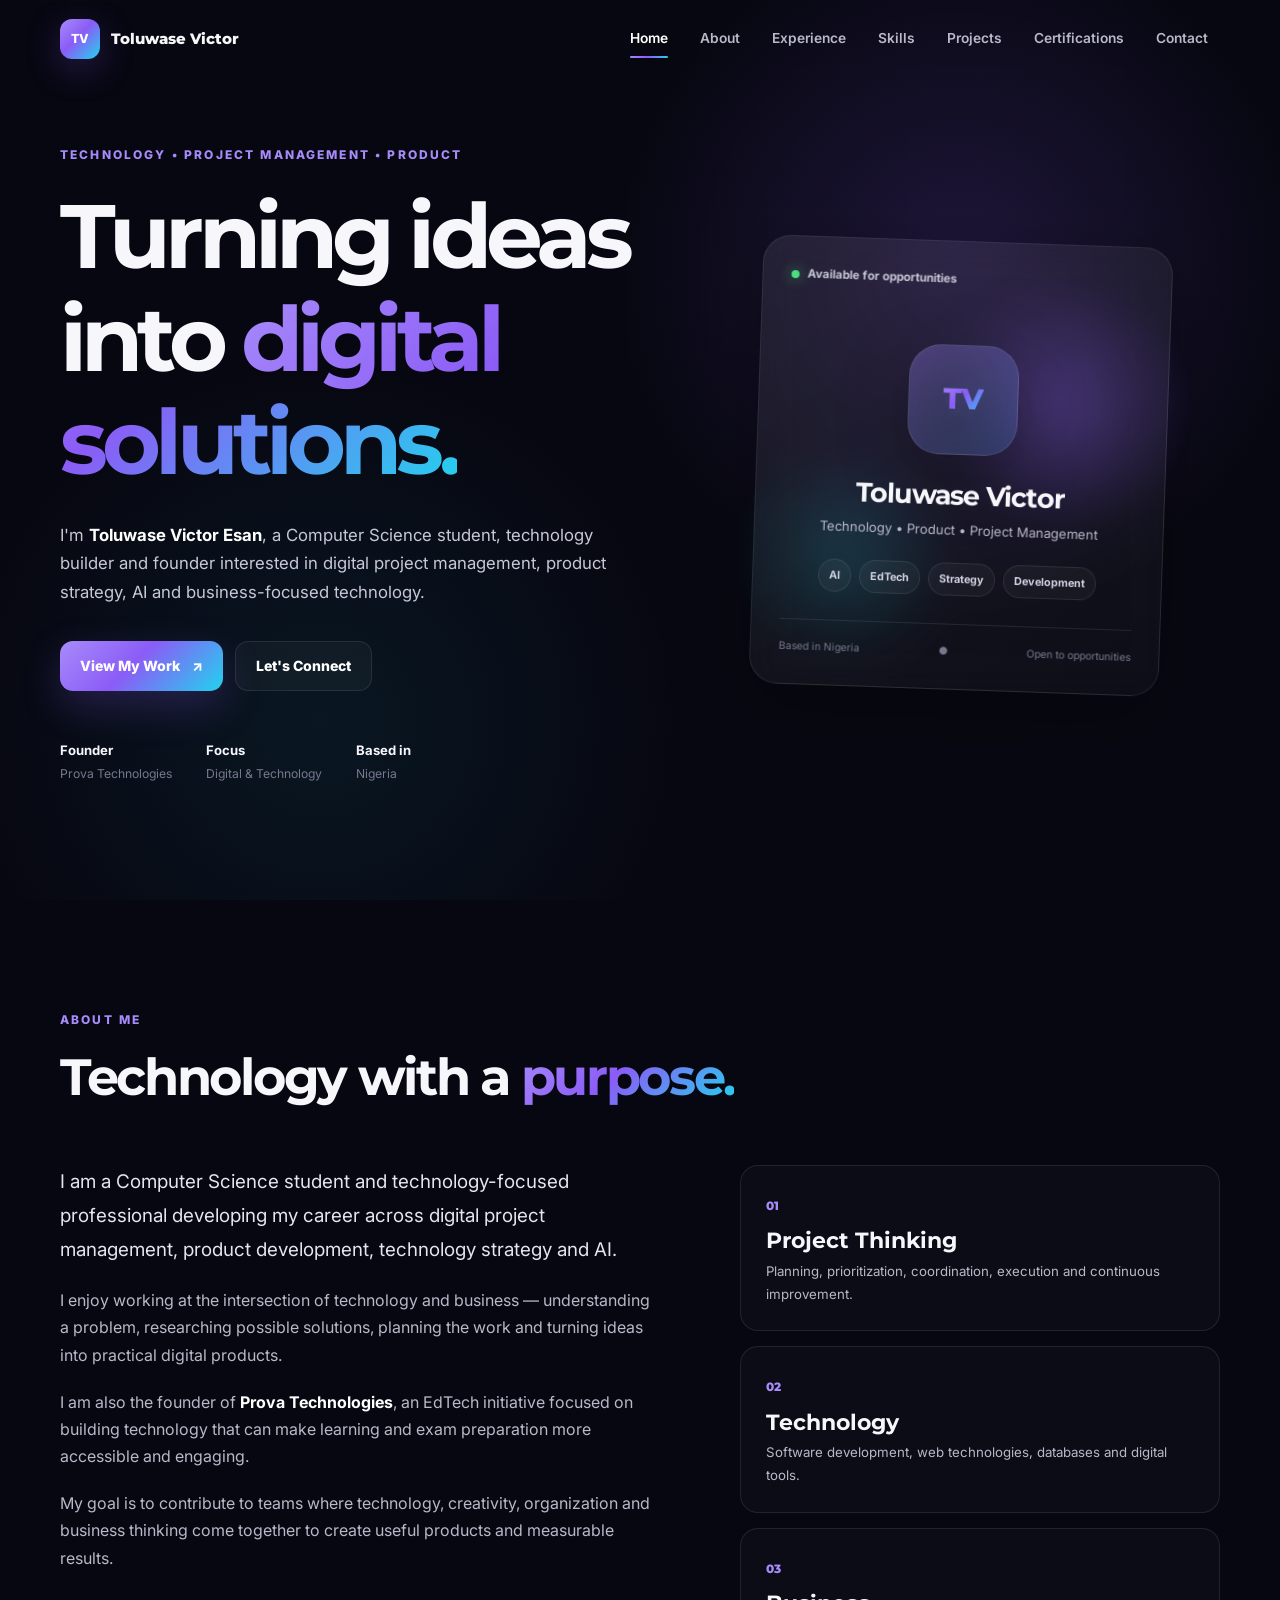
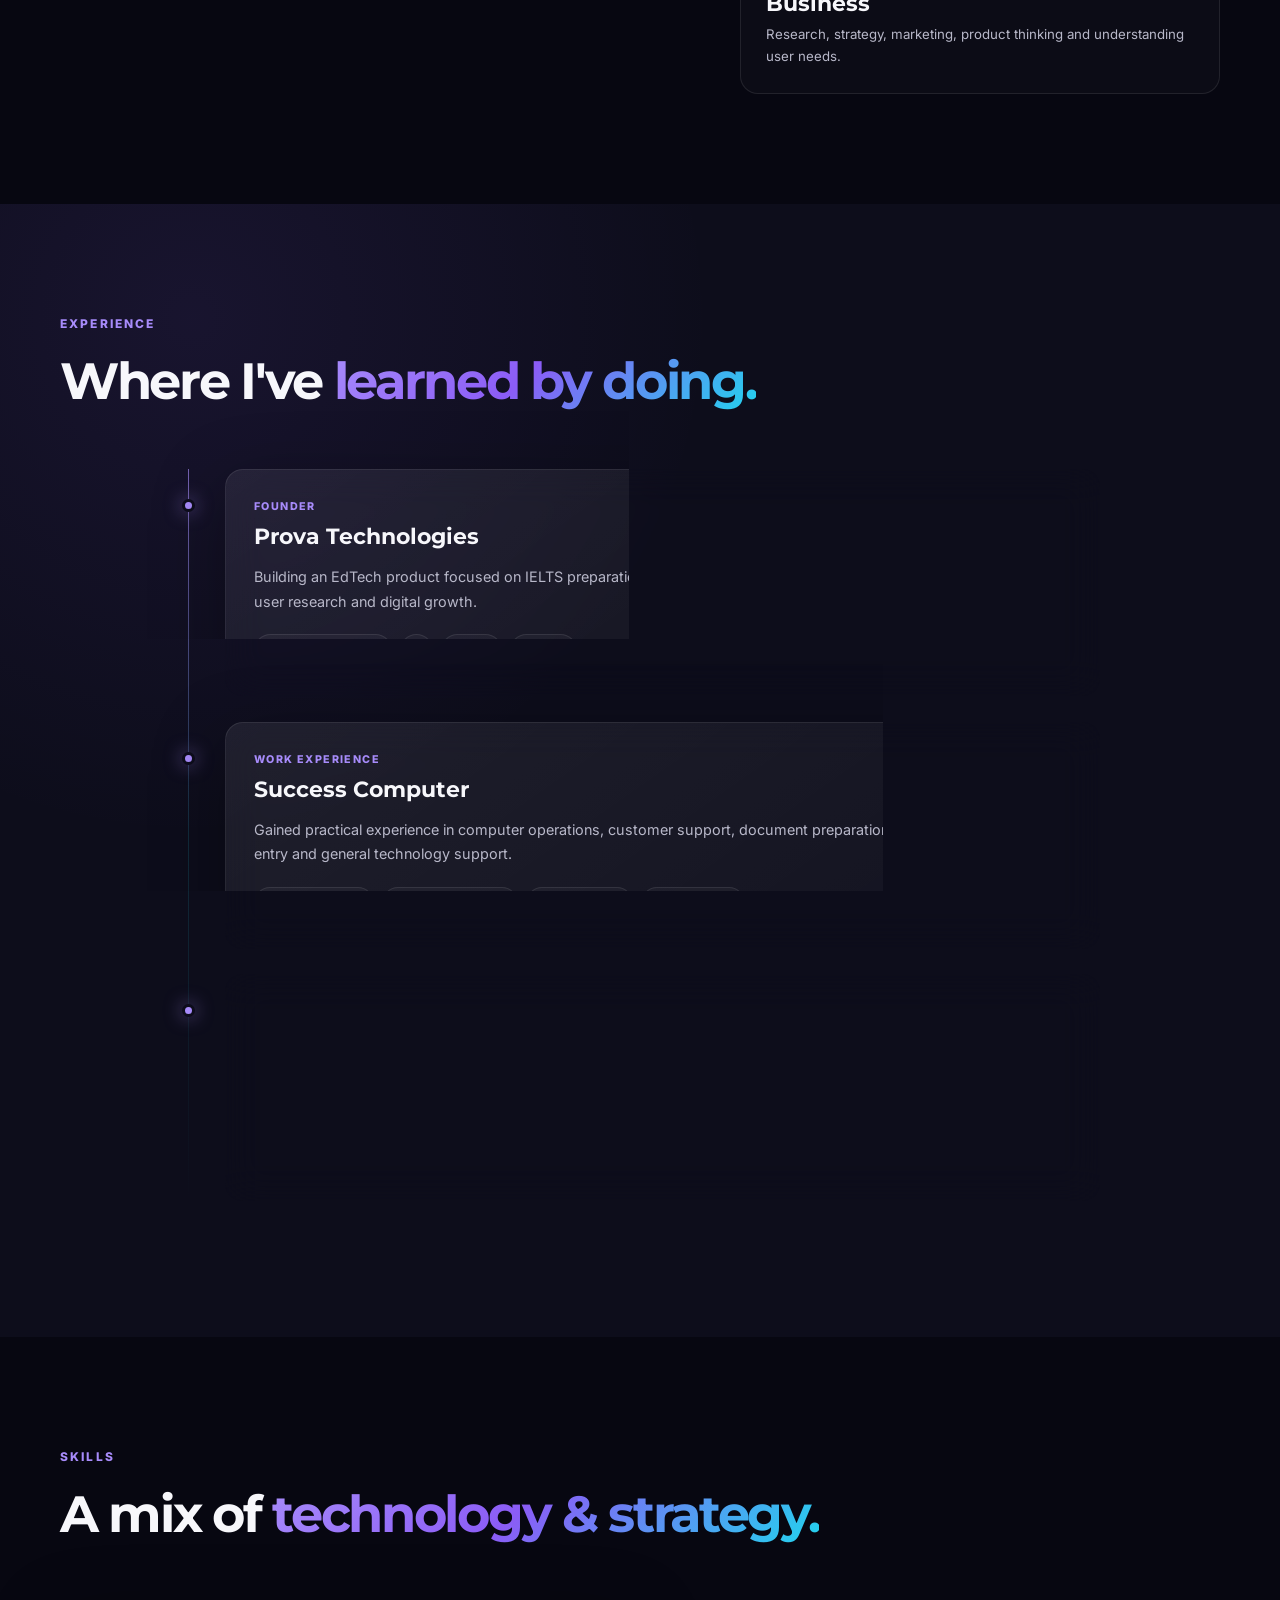
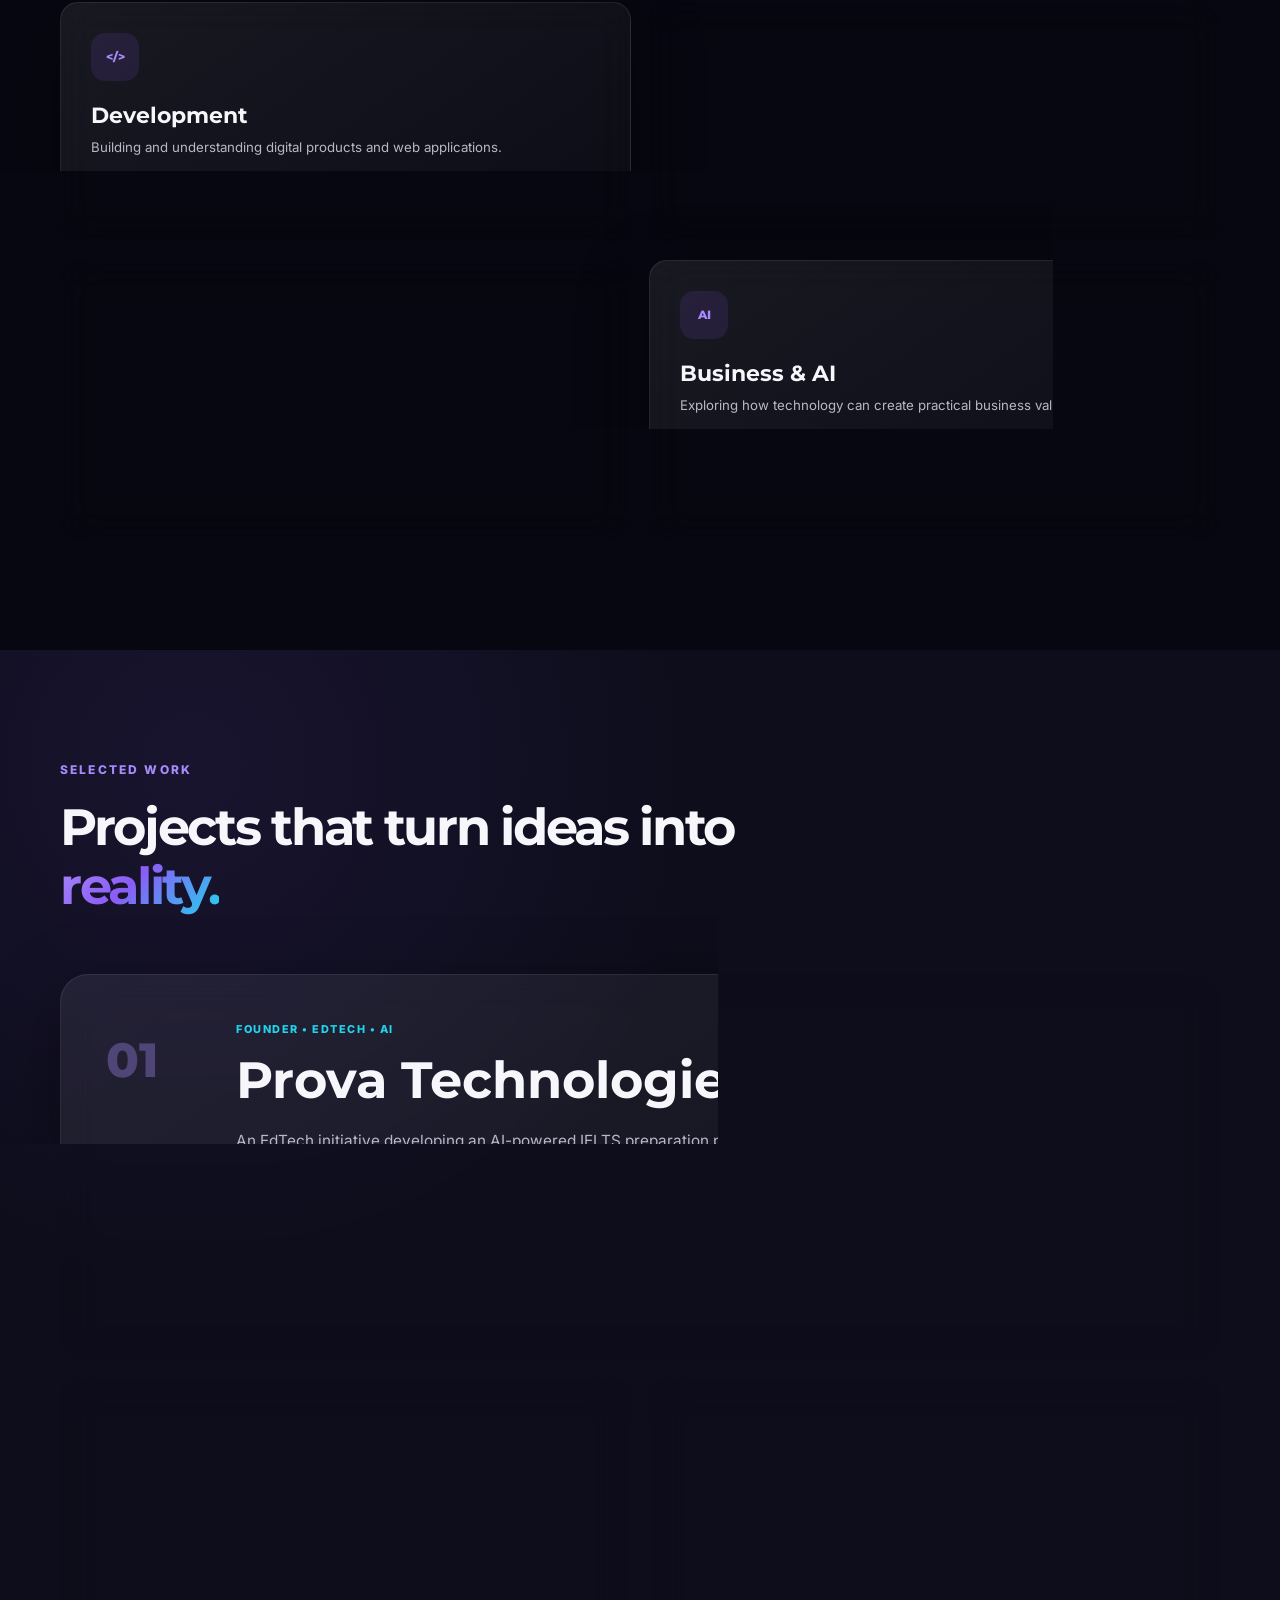
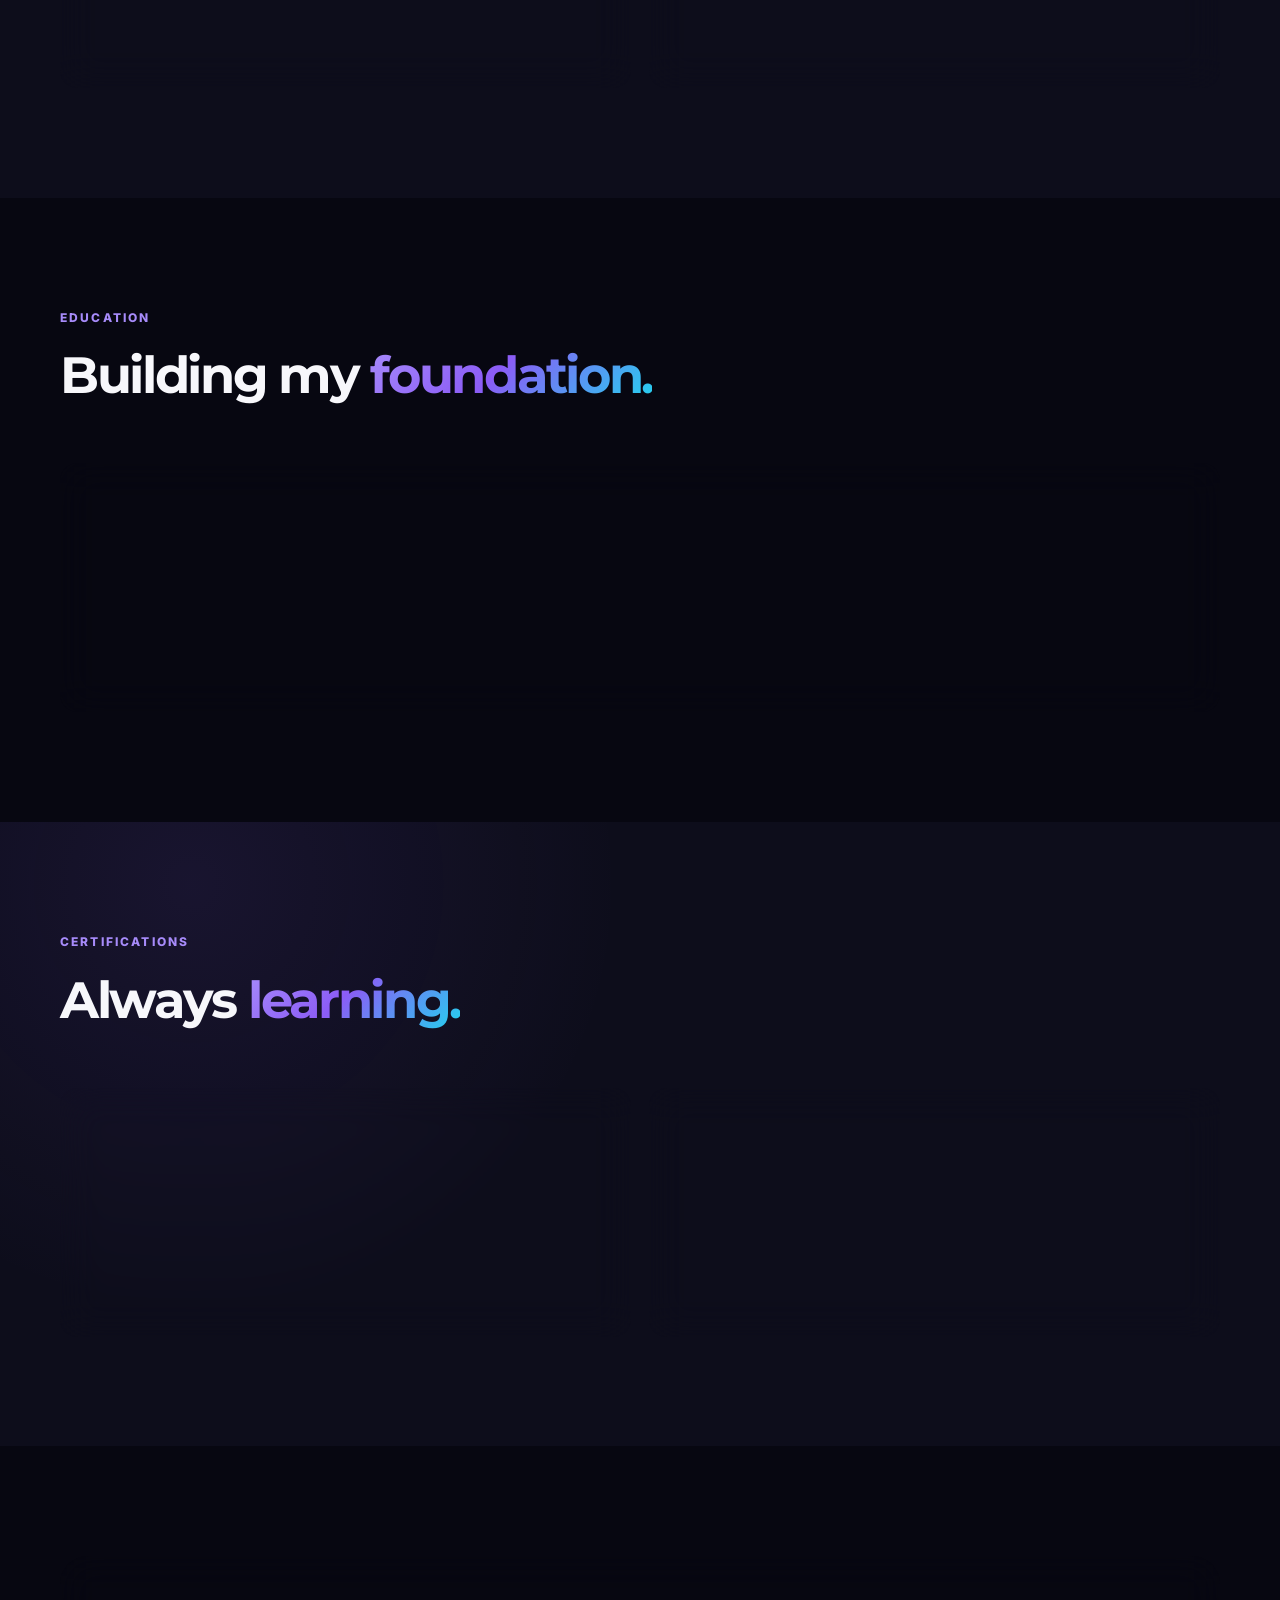
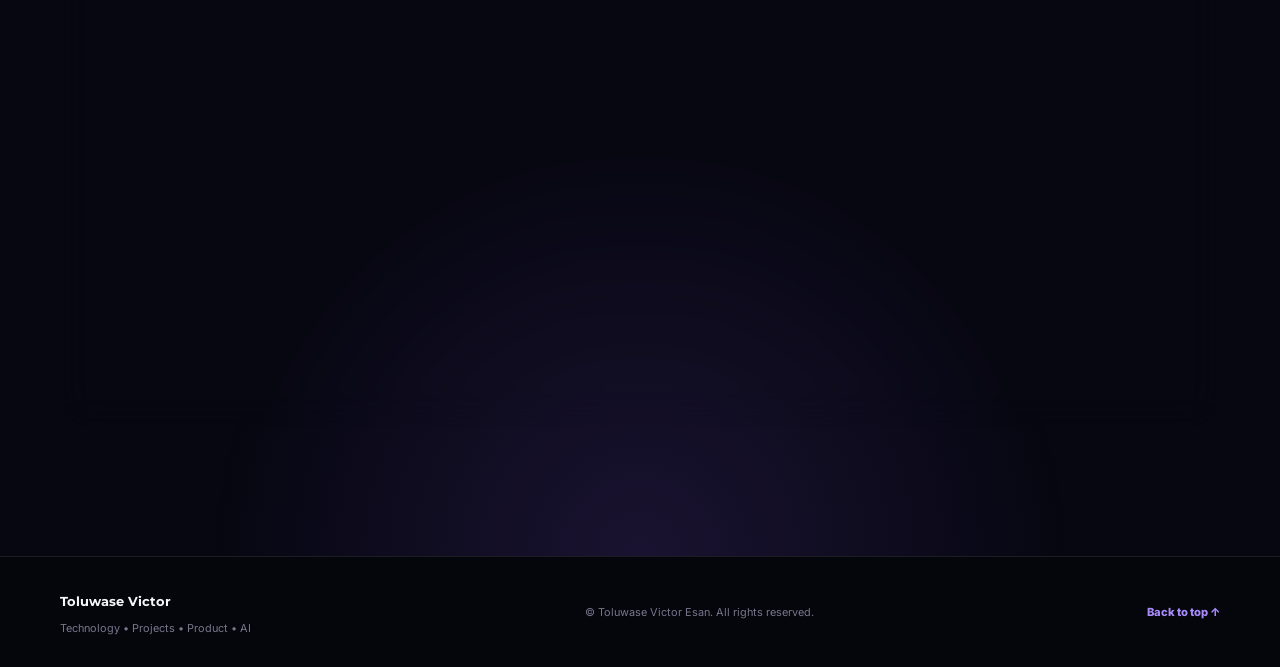
==== commit 670d9143: "Update LinkedIn and GitHub profile links Updated LinkedIn and GitHub URLs in index.html." ====
--- a/index.html
+++ b/index.html
@@ -574,7 +574,7 @@
           <strong>esantolu604@gmail.com</strong>
         </a>
 
-        <!-- Replace the # below with your real LinkedIn URL -->
+        href="https://www.linkedin.com/in/esan-toluwase-victor-54119142b/"
         <a
           href="#"
           target="_blank"
@@ -585,7 +585,7 @@
           <strong>Connect with me ↗</strong>
         </a>
 
-        <!-- Replace the # below with your real GitHub URL -->
+        href="https://github.com/esantoluwase"
         <a
           href="#"
           target="_blank"
--- a/Css/style.css
+++ b/Css/style.css
@@ -1,1629 +1,1365 @@
-/* =========================================
-   ESAN TOLUWASE VICTOR
-   PROFESSIONAL PORTFOLIO
-   ========================================= */
+/* =========================================================
+TOluWASE VICTOR ESAN — PROFESSIONAL PORTFOLIO
+Main stylesheet
+========================================================= */
 
 :root {
-
-  --purple-950: #16052c;
-  --purple-900: #220642;
-  --purple-800: #32085d;
-  --purple-700: #4a148c;
-  --purple-600: #651bb0;
-  --purple-500: #7b1fa2;
-  --purple-300: #b56de0;
-
-  --gold: #ffd700;
-  --gold-soft: #ffe76b;
-
-  --white: #ffffff;
-  --off-white: #f7f5fa;
-  --light: #eeeaf4;
-  --text: #1a0a2e;
-  --muted: #6d6478;
-  --border: rgba(26, 10, 46, 0.10);
-
-  --dark: #12051f;
-
-  --radius: 18px;
-  --container: 1180px;
-
-  --shadow:
-    0 20px 60px rgba(26, 10, 46, 0.10);
-
-  --transition:
-    0.3s ease;
-
-}
-
-
-/* =========================================
-   RESET
-   ========================================= */
+--bg: #070711;
+--bg-soft: #0d0d1b;
+--surface: #111122;
+--surface-light: #17172b;
+--border: rgba(255, 255, 255, 0.09);
+
+--text: #f7f7fb;
+--text-soft: #b8b8c9;
+--text-muted: #77778d;
+
+--primary: #8b5cf6;
+--primary-light: #a78bfa;
+--secondary: #22d3ee;
+--gold: #facc15;
+
+--gradient: linear-gradient(
+135deg,
+#a78bfa 0%,
+#8b5cf6 45%,
+#22d3ee 100%
+);
+
+--container: 1160px;
+
+--radius-sm: 12px;
+--radius-md: 18px;
+--radius-lg: 28px;
+
+--shadow: 0 20px 70px rgba(0, 0, 0, 0.35);
+
+--transition: 250ms ease;
+}
+
+/* =========================================================
+RESET
+========================================================= */
 
 * {
   margin: 0;
   padding: 0;
   box-sizing: border-box;
-}
+  }
 
 html {
-  scroll-behavior: smooth;
+scroll-behavior: smooth;
+scroll-padding-top: 90px;
 }
 
 body {
-  font-family: "Inter", sans-serif;
-  color: var(--text);
-  background: var(--white);
-  line-height: 1.7;
-  overflow-x: hidden;
+font-family: "Inter", sans-serif;
+background: var(--bg);
+color: var(--text);
+line-height: 1.7;
+overflow-x: hidden;
+}
+
+body::selection {
+background: var(--primary);
+color: white;
+}
+
+img {
+max-width: 100%;
+display: block;
 }
 
 a {
-  color: inherit;
-  text-decoration: none;
+color: inherit;
+text-decoration: none;
+}
+
+button,
+a {
+-webkit-tap-highlight-color: transparent;
 }
 
 button {
-  font-family: inherit;
-}
-
-img {
-  max-width: 100%;
-  display: block;
-}
-
-
-/* =========================================
-   GLOBAL
-   ========================================= */
+font: inherit;
+}
 
 .container {
-  width: min(var(--container), calc(100% - 40px));
-  margin: 0 auto;
+width: min(100% - 40px, var(--container));
+margin-inline: auto;
 }
 
 .section {
-  padding: 110px 0;
-}
-
-.section-dark {
-  color: var(--white);
-  background:
-    radial-gradient(
-      circle at 80% 10%,
-      rgba(123, 31, 162, 0.22),
-      transparent 35%
-    ),
-    var(--dark);
-}
-
-.section-number {
-  display: inline-block;
-  color: var(--purple-600);
-  font-size: 0.72rem;
-  font-weight: 800;
-  letter-spacing: 0.16em;
-  margin-bottom: 14px;
-}
-
-.light .section-number {
-  color: var(--gold);
-}
+position: relative;
+padding: 110px 0;
+}
+
+.dark-section {
+background:
+radial-gradient(
+circle at 15% 10%,
+rgba(139, 92, 246, 0.09),
+transparent 35%
+),
+var(--bg-soft);
+}
+
+/* =========================================================
+TYPOGRAPHY
+========================================================= */
+
+h1,
+h2,
+h3,
+.brand-name {
+font-family: "Montserrat", sans-serif;
+line-height: 1.15;
+}
+
+h1 {
+font-size: clamp(3rem, 7vw, 6.5rem);
+letter-spacing: -0.065em;
+}
+
+h2 {
+font-size: clamp(2.2rem, 4vw, 4rem);
+letter-spacing: -0.045em;
+}
+
+h3 {
+font-size: 1.35rem;
+}
+
+p {
+color: var(--text-soft);
+}
+
+.gradient-text {
+background: var(--gradient);
+-webkit-background-clip: text;
+background-clip: text;
+color: transparent;
+}
+
+.eyebrow {
+color: var(--primary-light);
+font-size: 0.75rem;
+font-weight: 800;
+letter-spacing: 0.18em;
+text-transform: uppercase;
+margin-bottom: 18px;
+}
+
+/* =========================================================
+HEADER / NAVIGATION
+========================================================= */
+
+.site-header {
+position: fixed;
+top: 0;
+left: 0;
+width: 100%;
+z-index: 1000;
+border-bottom: 1px solid transparent;
+transition: background var(--transition), border-color var(--transition);
+}
+
+.site-header.scrolled {
+background: rgba(7, 7, 17, 0.82);
+backdrop-filter: blur(18px);
+border-color: var(--border);
+}
+
+.navbar {
+min-height: 78px;
+display: flex;
+align-items: center;
+justify-content: space-between;
+gap: 30px;
+}
+
+.brand {
+display: inline-flex;
+align-items: center;
+gap: 11px;
+font-weight: 800;
+}
+
+.brand-mark {
+width: 40px;
+height: 40px;
+display: grid;
+place-items: center;
+border-radius: 12px;
+background: var(--gradient);
+color: white;
+font-size: 0.78rem;
+box-shadow: 0 10px 35px rgba(139, 92, 246, 0.25);
+}
+
+.brand-name {
+font-size: 0.95rem;
+}
+
+.nav-links {
+display: flex;
+align-items: center;
+gap: 8px;
+}
+
+.nav-link {
+position: relative;
+padding: 9px 12px;
+color: var(--text-soft);
+font-size: 0.86rem;
+font-weight: 600;
+transition: color var(--transition);
+}
+
+.nav-link::after {
+content: "";
+position: absolute;
+left: 12px;
+right: 12px;
+bottom: 2px;
+height: 2px;
+border-radius: 50px;
+background: var(--gradient);
+transform: scaleX(0);
+transform-origin: center;
+transition: transform var(--transition);
+}
+
+.nav-link:hover,
+.nav-link.active {
+color: white;
+}
+
+.nav-link.active::after,
+.nav-link:hover::after {
+transform: scaleX(1);
+}
+
+.menu-toggle {
+display: none;
+width: 44px;
+height: 44px;
+border: 1px solid var(--border);
+background: rgba(255, 255, 255, 0.04);
+border-radius: 12px;
+cursor: pointer;
+padding: 10px;
+}
+
+.menu-toggle span {
+display: block;
+height: 2px;
+margin: 5px 0;
+border-radius: 20px;
+background: white;
+transition: transform var(--transition), opacity var(--transition);
+}
+
+/* =========================================================
+HERO
+========================================================= */
+
+.hero {
+min-height: 100vh;
+min-height: 100svh;
+display: flex;
+align-items: center;
+padding-top: 140px;
+overflow: hidden;
+
+background:
+radial-gradient(
+circle at 75% 30%,
+rgba(139, 92, 246, 0.18),
+transparent 30%
+),
+radial-gradient(
+circle at 25% 80%,
+rgba(34, 211, 238, 0.08),
+transparent 30%
+),
+var(--bg);
+}
+
+.hero-grid {
+position: absolute;
+inset: 0;
+opacity: 0.22;
+pointer-events: none;
+
+background-image:
+linear-gradient(rgba(255, 255, 255, 0.035) 1px, transparent 1px),
+linear-gradient(90deg, rgba(255, 255, 255, 0.035) 1px, transparent 1px);
+
+background-size: 70px 70px;
+
+mask-image: linear-gradient(
+to bottom,
+black,
+transparent 85%
+);
+}
+
+.hero-content {
+position: relative;
+z-index: 2;
+
+display: grid;
+grid-template-columns: 1.05fr 0.95fr;
+align-items: center;
+gap: 70px;
+}
+
+.hero-copy {
+max-width: 760px;
+}
+
+.hero-description {
+max-width: 650px;
+margin: 28px 0 34px;
+font-size: 1.05rem;
+color: #c8c8d8;
+}
+
+.hero-description strong {
+color: white;
+}
+
+.hero-actions {
+display: flex;
+flex-wrap: wrap;
+gap: 12px;
+}
+
+.btn {
+min-height: 50px;
+display: inline-flex;
+align-items: center;
+justify-content: center;
+gap: 12px;
+padding: 0 20px;
+border-radius: 13px;
+font-size: 0.88rem;
+font-weight: 800;
+transition:
+transform var(--transition),
+box-shadow var(--transition),
+border-color var(--transition),
+background var(--transition);
+}
+
+.btn:hover {
+transform: translateY(-3px);
+}
+
+.btn-primary {
+color: white;
+background: var(--gradient);
+box-shadow: 0 15px 40px rgba(139, 92, 246, 0.23);
+}
+
+.btn-primary:hover {
+box-shadow: 0 20px 55px rgba(139, 92, 246, 0.38);
+}
+
+.btn-secondary {
+border: 1px solid var(--border);
+background: rgba(255, 255, 255, 0.035);
+color: white;
+}
+
+.btn-secondary:hover {
+border-color: rgba(167, 139, 250, 0.45);
+background: rgba(139, 92, 246, 0.08);
+}
+
+.hero-meta {
+display: flex;
+flex-wrap: wrap;
+gap: 34px;
+margin-top: 48px;
+}
+
+.hero-meta div {
+display: flex;
+flex-direction: column;
+gap: 3px;
+}
+
+.hero-meta strong {
+font-size: 0.82rem;
+}
+
+.hero-meta span {
+color: var(--text-muted);
+font-size: 0.76rem;
+}
+
+/* =========================================================
+HERO VISUAL
+========================================================= */
+
+.hero-visual {
+position: relative;
+min-height: 500px;
+display: grid;
+place-items: center;
+}
+
+.orb {
+position: absolute;
+border-radius: 50%;
+filter: blur(1px);
+pointer-events: none;
+}
+
+.orb-one {
+width: 270px;
+height: 270px;
+top: 55px;
+right: 20px;
+background: radial-gradient(
+circle,
+rgba(139, 92, 246, 0.35),
+transparent 68%
+);
+}
+
+.orb-two {
+width: 230px;
+height: 230px;
+bottom: 45px;
+left: 25px;
+background: radial-gradient(
+circle,
+rgba(34, 211, 238, 0.18),
+transparent 70%
+);
+}
+
+.glass-card {
+border: 1px solid var(--border);
+background:
+linear-gradient(
+145deg,
+rgba(255, 255, 255, 0.075),
+rgba(255, 255, 255, 0.025)
+);
+backdrop-filter: blur(18px);
+box-shadow: var(--shadow);
+}
+
+.profile-card {
+position: relative;
+width: min(100%, 410px);
+padding: 28px;
+border-radius: 28px;
+transform: rotate(2deg);
+transition: transform 400ms ease;
+}
+
+.profile-card:hover {
+transform: rotate(0deg) translateY(-6px);
+}
+
+.profile-card-top {
+display: flex;
+align-items: center;
+gap: 8px;
+color: #c6c6d5;
+font-size: 0.73rem;
+font-weight: 700;
+}
+
+.status-dot {
+width: 8px;
+height: 8px;
+border-radius: 50%;
+background: #4ade80;
+box-shadow: 0 0 14px rgba(74, 222, 128, 0.7);
+}
+
+.profile-symbol {
+width: 110px;
+height: 110px;
+margin: 55px auto 25px;
+display: grid;
+place-items: center;
+border-radius: 32px;
+
+background:
+linear-gradient(
+135deg,
+rgba(167, 139, 250, 0.28),
+rgba(34, 211, 238, 0.12)
+);
+
+border: 1px solid rgba(255, 255, 255, 0.11);
+box-shadow:
+inset 0 0 40px rgba(139, 92, 246, 0.12),
+0 20px 70px rgba(0, 0, 0, 0.28);
+}
+
+.profile-symbol span {
+font-family: "Montserrat", sans-serif;
+font-size: 1.8rem;
+font-weight: 800;
+background: var(--gradient);
+-webkit-background-clip: text;
+background-clip: text;
+color: transparent;
+}
+
+.profile-card h2 {
+text-align: center;
+font-size: 1.7rem;
+}
+
+.profile-card > p {
+margin-top: 8px;
+text-align: center;
+font-size: 0.82rem;
+}
+
+.profile-tags,
+.tag-list,
+.skill-list,
+.project-tags,
+.project-features,
+.education-tags {
+display: flex;
+flex-wrap: wrap;
+gap: 8px;
+}
+
+.profile-tags {
+justify-content: center;
+margin-top: 22px;
+}
+
+.profile-tags span,
+.tag-list span,
+.skill-list span,
+.project-tags span,
+.project-features span,
+.education-tags span {
+padding: 6px 10px;
+border: 1px solid var(--border);
+border-radius: 100px;
+background: rgba(255, 255, 255, 0.035);
+color: #cfcfe0;
+font-size: 0.68rem;
+font-weight: 700;
+}
+
+.profile-card-footer {
+display: flex;
+justify-content: space-between;
+gap: 10px;
+margin-top: 28px;
+padding-top: 18px;
+border-top: 1px solid var(--border);
+color: var(--text-muted);
+font-size: 0.65rem;
+}
+
+/* =========================================================
+SECTION HEADINGS
+========================================================= */
 
 .section-heading {
-  display: flex;
-  justify-content: space-between;
-  align-items: flex-end;
-  gap: 50px;
-  margin-bottom: 60px;
+max-width: 760px;
+margin-bottom: 58px;
 }
 
 .section-heading h2 {
-  max-width: 700px;
-  font-family: "Montserrat", sans-serif;
-  font-size: clamp(2rem, 4vw, 3.5rem);
-  line-height: 1.08;
-  letter-spacing: -0.04em;
-}
-
-.section-heading h2 span {
-  display: block;
-  color: var(--purple-600);
-}
-
-.section-heading.light h2 span {
-  color: var(--gold);
-}
-
-.section-heading > p {
-  max-width: 350px;
-  color: var(--muted);
-  font-size: 0.95rem;
-}
-
-.section-heading.light > p {
-  color: rgba(255, 255, 255, 0.62);
-}
-
-
-/* =========================================
-   HEADER
-   ========================================= */
-
-.header {
-  position: fixed;
-  z-index: 1000;
-  top: 0;
-  width: 100%;
-  background: rgba(255, 255, 255, 0.88);
-  backdrop-filter: blur(18px);
-  border-bottom: 1px solid transparent;
-  transition: var(--transition);
-}
-
-.header.scrolled {
-  border-bottom-color: var(--border);
-  box-shadow: 0 8px 30px rgba(26, 10, 46, 0.06);
-}
-
-.nav-container {
-  min-height: 76px;
-  display: flex;
-  align-items: center;
-  justify-content: space-between;
-}
-
-.logo {
-  display: flex;
-  align-items: center;
-  gap: 11px;
-}
-
-.logo > span {
-  width: 42px;
-  height: 42px;
-  display: grid;
-  place-items: center;
-  border-radius: 12px;
-  color: var(--white);
-  background: linear-gradient(
-    135deg,
-    var(--purple-700),
-    var(--purple-500)
-  );
-  font-family: "Montserrat", sans-serif;
-  font-size: 0.85rem;
-  font-weight: 800;
-}
-
-.logo div {
-  display: flex;
-  flex-direction: column;
-}
-
-.logo strong {
-  font-size: 0.85rem;
-}
-
-.logo small {
-  color: var(--muted);
-  font-size: 0.62rem;
-}
-
-.nav {
-  display: flex;
-  align-items: center;
-  gap: 25px;
-}
-
-.nav a {
-  color: var(--muted);
-  font-size: 0.8rem;
-  font-weight: 600;
-  transition: var(--transition);
-}
-
-.nav a:hover,
-.nav a.active {
-  color: var(--purple-700);
-}
-
-.nav .nav-cta {
-  color: var(--white);
-  background: var(--purple-700);
-  padding: 10px 17px;
-  border-radius: 10px;
-}
-
-.nav .nav-cta:hover {
-  color: var(--white);
-  transform: translateY(-2px);
+margin-bottom: 0;
+}
+
+/* =========================================================
+ABOUT
+========================================================= */
+
+.about-grid {
+display: grid;
+grid-template-columns: 1fr 0.8fr;
+gap: 80px;
+align-items: start;
+}
+
+.about-text {
+max-width: 700px;
+}
+
+.about-text p {
+margin-bottom: 20px;
+}
+
+.about-text .lead {
+color: #e5e5ee;
+font-size: 1.18rem;
+line-height: 1.8;
+}
+
+.about-text strong {
+color: white;
+}
+
+.about-highlights {
+display: grid;
+gap: 15px;
+}
+
+.highlight-card {
+position: relative;
+padding: 25px;
+border: 1px solid var(--border);
+border-radius: var(--radius-md);
+background: rgba(255, 255, 255, 0.025);
+transition:
+transform var(--transition),
+border-color var(--transition),
+background var(--transition);
+}
+
+.highlight-card:hover {
+transform: translateX(6px);
+border-color: rgba(167, 139, 250, 0.32);
+background: rgba(139, 92, 246, 0.055);
+}
+
+.highlight-number {
+color: var(--primary-light);
+font-family: "Montserrat", sans-serif;
+font-size: 0.72rem;
+font-weight: 800;
+}
+
+.highlight-card h3 {
+margin: 10px 0 7px;
+}
+
+.highlight-card p {
+font-size: 0.83rem;
+}
+
+/* =========================================================
+EXPERIENCE TIMELINE
+========================================================= */
+
+.timeline {
+position: relative;
+max-width: 920px;
+margin: 0 auto;
+}
+
+.timeline::before {
+content: "";
+position: absolute;
+top: 0;
+bottom: 0;
+left: 8px;
+width: 1px;
+background:
+linear-gradient(
+to bottom,
+rgba(167, 139, 250, 0.65),
+rgba(34, 211, 238, 0.15),
+transparent
+);
+}
+
+.timeline-item {
+position: relative;
+padding-left: 45px;
+margin-bottom: 26px;
+}
+
+.timeline-marker {
+position: absolute;
+top: 30px;
+left: 2px;
+width: 13px;
+height: 13px;
+border: 3px solid var(--bg-soft);
+border-radius: 50%;
+background: var(--primary-light);
+box-shadow: 0 0 18px rgba(167, 139, 250, 0.55);
+}
+
+.timeline-content {
+padding: 28px;
+border-radius: var(--radius-md);
+}
+
+.timeline-top {
+display: flex;
+justify-content: space-between;
+gap: 25px;
+margin-bottom: 16px;
+}
+
+.experience-type {
+display: block;
+margin-bottom: 8px;
+color: var(--primary-light);
+font-size: 0.67rem;
+font-weight: 800;
+letter-spacing: 0.13em;
+}
+
+.experience-date {
+white-space: nowrap;
+color: var(--text-muted);
+font-size: 0.72rem;
+}
+
+.timeline-content > p {
+max-width: 800px;
+font-size: 0.9rem;
+}
+
+.tag-list {
+margin-top: 20px;
+}
+
+/* =========================================================
+SKILLS
+========================================================= */
+
+.skills-grid {
+display: grid;
+grid-template-columns: repeat(2, 1fr);
+gap: 18px;
+}
+
+.skill-card {
+padding: 30px;
+border-radius: var(--radius-md);
+transition:
+transform var(--transition),
+border-color var(--transition),
+background var(--transition);
+}
+
+.skill-card:hover {
+transform: translateY(-6px);
+border-color: rgba(167, 139, 250, 0.3);
+background:
+linear-gradient(
+145deg,
+rgba(139, 92, 246, 0.09),
+rgba(255, 255, 255, 0.025)
+);
+}
+
+.skill-icon {
+width: 48px;
+height: 48px;
+display: grid;
+place-items: center;
+margin-bottom: 22px;
+border-radius: 14px;
+background: rgba(139, 92, 246, 0.12);
+color: var(--primary-light);
+font-family: "Montserrat", sans-serif;
+font-size: 0.75rem;
+font-weight: 800;
+}
+
+.skill-card h3 {
+margin-bottom: 8px;
+}
+
+.skill-card > p {
+margin-bottom: 20px;
+font-size: 0.83rem;
+}
+
+/* =========================================================
+PROJECTS
+========================================================= */
+
+.featured-project {
+position: relative;
+display: grid;
+grid-template-columns: 100px 1fr;
+gap: 30px;
+padding: 45px;
+border-radius: var(--radius-lg);
+overflow: hidden;
+}
+
+.featured-project::before {
+content: "";
+position: absolute;
+width: 350px;
+height: 350px;
+right: -130px;
+top: -160px;
+border-radius: 50%;
+background: rgba(139, 92, 246, 0.16);
+filter: blur(50px);
+pointer-events: none;
+}
+
+.project-number {
+font-family: "Montserrat", sans-serif;
+font-size: 3rem;
+font-weight: 800;
+color: rgba(167, 139, 250, 0.35);
+}
+
+.project-category {
+display: block;
+margin-bottom: 12px;
+color: var(--secondary);
+font-size: 0.68rem;
+font-weight: 800;
+letter-spacing: 0.14em;
+}
+
+.featured-project h3 {
+font-size: clamp(2rem, 4vw, 3.5rem);
+margin-bottom: 18px;
+}
+
+.featured-project-content > p {
+max-width: 780px;
+font-size: 0.96rem;
+}
+
+.project-features {
+margin-top: 25px;
+}
+
+.project-actions {
+margin-top: 28px;
+}
+
+.project-grid {
+display: grid;
+grid-template-columns: repeat(2, 1fr);
+gap: 18px;
+margin-top: 18px;
+}
+
+.project-card {
+position: relative;
+min-height: 270px;
+padding: 30px;
+border-radius: var(--radius-md);
+transition:
+transform var(--transition),
+border-color var(--transition);
+}
+
+.project-card:hover {
+transform: translateY(-6px);
+border-color: rgba(167, 139, 250, 0.3);
+}
+
+.project-index {
+display: block;
+margin-bottom: 45px;
+color: rgba(167, 139, 250, 0.42);
+font-family: "Montserrat", sans-serif;
+font-weight: 800;
+font-size: 1.3rem;
+}
+
+.project-card h3 {
+margin-bottom: 12px;
+}
+
+.project-card p {
+font-size: 0.82rem;
+}
+
+.project-tags {
+margin-top: 22px;
+}
+
+/* =========================================================
+EDUCATION
+========================================================= */
+
+.education-card {
+display: grid;
+grid-template-columns: 75px 1fr;
+gap: 25px;
+padding: 35px;
+border-radius: var(--radius-md);
+}
+
+.education-icon {
+width: 65px;
+height: 65px;
+display: grid;
+place-items: center;
+border-radius: 18px;
+background: var(--gradient);
+color: white;
+font-family: "Montserrat", sans-serif;
+font-size: 0.85rem;
+font-weight: 800;
+}
+
+.education-level {
+display: block;
+margin-bottom: 8px;
+color: var(--primary-light);
+font-size: 0.68rem;
+font-weight: 800;
+letter-spacing: 0.13em;
+}
+
+.education-content h3 {
+font-size: 1.8rem;
+margin-bottom: 5px;
+}
+
+.education-content > p {
+margin-bottom: 12px;
+font-size: 0.88rem;
+}
+
+.education-tags {
+margin-top: 20px;
+}
+
+/* =========================================================
+CERTIFICATIONS
+========================================================= */
+
+.cert-grid {
+display: grid;
+grid-template-columns: repeat(2, 1fr);
+gap: 18px;
+}
+
+.cert-card {
+position: relative;
+min-height: 240px;
+padding: 30px;
+border-radius: var(--radius-md);
+transition:
+transform var(--transition),
+border-color var(--transition);
+}
+
+.cert-card:hover {
+transform: translateY(-5px);
+border-color: rgba(167, 139, 250, 0.3);
+}
+
+.cert-label {
+display: inline-flex;
+padding: 6px 10px;
+border-radius: 100px;
+background: rgba(250, 204, 21, 0.08);
+color: var(--gold);
+font-size: 0.65rem;
+font-weight: 800;
+letter-spacing: 0.1em;
+}
+
+.cert-card h3 {
+margin: 28px 0 12px;
+}
+
+.cert-card p {
+font-size: 0.83rem;
+}
+
+.cert-status {
+display: inline-block;
+margin-top: 25px;
+color: #86efac;
+font-size: 0.7rem;
+font-weight: 800;
+}
+
+/* =========================================================
+CONTACT
+========================================================= */
+
+.contact-section {
+padding-bottom: 130px;
+
+background:
+radial-gradient(
+circle at 50% 100%,
+rgba(139, 92, 246, 0.14),
+transparent 45%
+);
+}
+
+.contact-card {
+display: grid;
+grid-template-columns: 1fr 0.8fr;
+gap: 70px;
+padding: 55px;
+border-radius: var(--radius-lg);
+}
+
+.contact-copy h2 {
+max-width: 650px;
+font-size: clamp(2.4rem, 5vw, 4.6rem);
+}
+
+.contact-copy > p:last-child {
+max-width: 600px;
+margin-top: 22px;
+font-size: 0.94rem;
+}
+
+.contact-actions {
+display: flex;
+flex-direction: column;
+gap: 10px;
+justify-content: center;
+}
+
+.contact-link {
+display: flex;
+flex-direction: column;
+gap: 2px;
+padding: 17px 18px;
+border: 1px solid var(--border);
+border-radius: 14px;
+background: rgba(255, 255, 255, 0.025);
+transition:
+transform var(--transition),
+background var(--transition),
+border-color var(--transition);
+}
+
+.contact-link:hover {
+transform: translateX(5px);
+background: rgba(139, 92, 246, 0.07);
+border-color: rgba(167, 139, 250, 0.3);
+}
+
+.contact-link span {
+color: var(--text-muted);
+font-size: 0.68rem;
+text-transform: uppercase;
+letter-spacing: 0.1em;
+font-weight: 800;
+}
+
+.contact-link strong {
+color: white;
+font-size: 0.82rem;
+}
+
+/* =========================================================
+FOOTER
+========================================================= */
+
+.site-footer {
+padding: 30px 0;
+border-top: 1px solid var(--border);
+background: #05050c;
+}
+
+.footer-inner {
+display: flex;
+align-items: center;
+justify-content: space-between;
+gap: 20px;
+}
+
+.footer-inner strong {
+font-family: "Montserrat", sans-serif;
+font-size: 0.82rem;
+}
+
+.footer-inner p {
+margin-top: 4px;
+color: var(--text-muted);
+font-size: 0.68rem;
+}
+
+.footer-inner > p {
+margin: 0;
+}
+
+.back-to-top {
+color: var(--primary-light);
+font-size: 0.7rem;
+font-weight: 800;
+}
+
+/* =========================================================
+SCROLL REVEAL
+========================================================= */
+
+.reveal {
+opacity: 0;
+transform: translateY(25px);
+transition:
+opacity 700ms ease,
+transform 700ms ease;
+}
+
+.reveal.visible {
+opacity: 1;
+transform: translateY(0);
+}
+
+/* =========================================================
+RESPONSIVE — TABLET
+========================================================= */
+
+@media (max-width: 950px) {
+
+.hero-content {
+grid-template-columns: 1fr;
+gap: 50px;
+}
+
+.hero-copy {
+max-width: 850px;
+}
+
+.hero-visual {
+min-height: 420px;
+}
+
+.about-grid {
+grid-template-columns: 1fr;
+gap: 50px;
+}
+
+.contact-card {
+grid-template-columns: 1fr;
+gap: 40px;
+}
+
+.skills-grid {
+grid-template-columns: 1fr 1fr;
+}
+}
+
+/* =========================================================
+RESPONSIVE — MOBILE
+========================================================= */
+
+@media (max-width: 720px) {
+
+.container {
+width: min(100% - 28px, var(--container));
+}
+
+.section {
+padding: 80px 0;
+}
+
+.navbar {
+min-height: 70px;
+}
+
+.brand-name {
+display: none;
 }
 
 .menu-toggle {
-  display: none;
-  border: 0;
-  background: none;
-  cursor: pointer;
-}
-
-.menu-toggle span {
-  display: block;
-  width: 25px;
-  height: 2px;
-  background: var(--text);
-  margin: 5px;
-}
-
-
-/* =========================================
-   HERO
-   ========================================= */
+display: block;
+}
+
+.nav-links {
+position: absolute;
+top: 70px;
+left: 14px;
+right: 14px;
+
+display: flex;
+flex-direction: column;
+align-items: stretch;
+gap: 3px;
+
+padding: 10px;
+
+border: 1px solid var(--border);
+border-radius: 18px;
+
+background: rgba(10, 10, 20, 0.96);
+backdrop-filter: blur(20px);
+
+opacity: 0;
+visibility: hidden;
+transform: translateY(-10px);
+
+transition:
+  opacity var(--transition),
+  visibility var(--transition),
+  transform var(--transition);
+
+}
+
+.nav-links.open {
+opacity: 1;
+visibility: visible;
+transform: translateY(0);
+}
+
+.nav-link {
+padding: 12px 14px;
+border-radius: 10px;
+}
+
+.nav-link:hover,
+.nav-link.active {
+background: rgba(139, 92, 246, 0.08);
+}
+
+.nav-link::after {
+display: none;
+}
 
 .hero {
-  min-height: 100vh;
-  position: relative;
-  display: flex;
-  align-items: center;
-  padding: 150px 0 90px;
-  overflow: hidden;
-  background:
-    radial-gradient(
-      circle at 85% 15%,
-      rgba(123, 31, 162, 0.12),
-      transparent 30%
-    ),
-    linear-gradient(
-      135deg,
-      #ffffff 0%,
-      #faf7ff 100%
-    );
-}
-
-.hero-grid {
-  position: absolute;
-  inset: 0;
-  opacity: 0.25;
-  background-image:
-    linear-gradient(
-      rgba(74, 20, 140, 0.08) 1px,
-      transparent 1px
-    ),
-    linear-gradient(
-      90deg,
-      rgba(74, 20, 140, 0.08) 1px,
-      transparent 1px
-    );
-  background-size: 60px 60px;
-  mask-image: linear-gradient(to bottom, black, transparent);
-}
-
-.hero-container {
-  position: relative;
-  z-index: 2;
-  display: grid;
-  grid-template-columns: 1.1fr 0.9fr;
-  gap: 80px;
-  align-items: center;
-}
-
-.status {
-  width: fit-content;
-  display: flex;
-  align-items: center;
-  gap: 8px;
-  padding: 7px 12px;
-  margin-bottom: 25px;
-  border: 1px solid rgba(74, 20, 140, 0.12);
-  border-radius: 50px;
-  background: rgba(255, 255, 255, 0.7);
-  color: var(--purple-700);
-  font-size: 0.72rem;
-  font-weight: 700;
-}
-
-.status-dot {
-  width: 7px;
-  height: 7px;
-  border-radius: 50%;
-  background: #27ae60;
-  box-shadow: 0 0 0 5px rgba(39, 174, 96, 0.10);
-}
-
-.eyebrow {
-  color: var(--purple-600);
-  font-size: 0.7rem;
-  font-weight: 800;
-  letter-spacing: 0.15em;
-  margin-bottom: 17px;
-}
-
-.hero h1 {
-  max-width: 750px;
-  font-family: "Montserrat", sans-serif;
-  font-size: clamp(3rem, 6vw, 5.8rem);
-  line-height: 0.98;
-  letter-spacing: -0.065em;
-}
-
-.hero h1 span {
-  display: block;
-  color: var(--purple-700);
+padding-top: 120px;
 }
 
 .hero-description {
-  max-width: 680px;
-  margin: 28px 0;
-  color: var(--muted);
-  font-size: 1.02rem;
-}
-
-.hero-description strong {
-  color: var(--text);
-}
-
-.hero-buttons {
-  display: flex;
-  flex-wrap: wrap;
-  gap: 12px;
+font-size: 0.92rem;
+}
+
+.hero-meta {
+gap: 22px;
+}
+
+.hero-visual {
+min-height: 360px;
+}
+
+.profile-card {
+transform: none;
+padding: 22px;
+}
+
+.profile-symbol {
+margin-top: 40px;
+}
+
+.skills-grid,
+.project-grid,
+.cert-grid {
+grid-template-columns: 1fr;
+}
+
+.featured-project {
+grid-template-columns: 1fr;
+padding: 30px;
+gap: 8px;
+}
+
+.project-number {
+font-size: 2rem;
+}
+
+.project-index {
+margin-bottom: 25px;
+}
+
+.timeline-item {
+padding-left: 30px;
+}
+
+.timeline-top {
+flex-direction: column;
+gap: 8px;
+}
+
+.timeline-marker {
+left: 1px;
+}
+
+.education-card {
+grid-template-columns: 1fr;
+}
+
+.contact-card {
+padding: 30px;
+}
+
+.footer-inner {
+flex-direction: column;
+align-items: flex-start;
+}
+
+.footer-inner > p {
+order: 3;
+}
+
+.back-to-top {
+align-self: flex-start;
+}
+}
+
+/* =========================================================
+SMALL PHONES
+========================================================= */
+
+@media (max-width: 420px) {
+
+h1 {
+font-size: 2.8rem;
+}
+
+h2 {
+font-size: 2.2rem;
+}
+
+.section-heading {
+margin-bottom: 40px;
+}
+
+.hero-actions {
+flex-direction: column;
 }
 
 .btn {
-  display: inline-flex;
-  align-items: center;
-  justify-content: center;
-  gap: 10px;
-  min-height: 48px;
-  padding: 0 20px;
-  border-radius: 11px;
-  font-size: 0.78rem;
-  font-weight: 800;
-  transition: var(--transition);
-  cursor: pointer;
-}
-
-.btn-primary {
-  color: var(--white);
-  background: var(--purple-700);
-  box-shadow: 0 12px 30px rgba(74, 20, 140, 0.22);
-}
-
-.btn-primary:hover {
-  transform: translateY(-3px);
-  background: var(--purple-800);
-}
-
-.btn-secondary,
-.btn-outline {
-  color: var(--purple-700);
-  border: 1px solid rgba(74, 20, 140, 0.18);
-  background: rgba(255, 255, 255, 0.75);
-}
-
-.btn-secondary:hover,
-.btn-outline:hover {
-  transform: translateY(-3px);
-  border-color: var(--purple-600);
+width: 100%;
 }
 
 .hero-meta {
-  display: flex;
-  gap: 35px;
-  margin-top: 45px;
-}
-
-.hero-meta div {
-  display: flex;
-  align-items: center;
-  gap: 10px;
-}
-
-.hero-meta strong {
-  font-family: "Montserrat", sans-serif;
-  font-size: 1.4rem;
-  color: var(--purple-700);
-}
-
-.hero-meta span {
-  color: var(--muted);
-  font-size: 0.65rem;
-  line-height: 1.25;
-  font-weight: 600;
-}
-
-.hero-visual {
-  display: flex;
-  justify-content: center;
-}
-
-.visual-card {
-  width: min(430px, 100%);
-  min-height: 440px;
-  padding: 15px;
-  border: 1px solid rgba(74, 20, 140, 0.14);
-  border-radius: 25px;
-  background:
-    linear-gradient(
-      145deg,
-      rgba(255,255,255,0.95),
-      rgba(246,238,255,0.9)
-    );
-  box-shadow:
-    0 40px 100px rgba(74, 20, 140, 0.16);
-  transform: rotate(2deg);
-  transition: 0.5s ease;
-}
-
-.visual-card:hover {
-  transform: rotate(0deg) translateY(-8px);
-}
-
-.visual-top {
-  height: 40px;
-  display: flex;
-  align-items: center;
-  justify-content: space-between;
-  padding: 0 8px 10px;
-  border-bottom: 1px solid var(--border);
-}
-
-.visual-top > span {
-  width: 28px;
-  height: 28px;
-  display: grid;
-  place-items: center;
-  border-radius: 8px;
-  color: var(--white);
-  background: var(--purple-700);
-  font-size: 0.62rem;
-  font-weight: 800;
-}
-
-.window-controls {
-  display: flex;
-  gap: 5px;
-}
-
-.window-controls i {
-  width: 6px;
-  height: 6px;
-  border-radius: 50%;
-  background: #d4c9dc;
-}
-
-.visual-main {
-  padding: 35px 25px;
-}
-
-.code-line {
-  height: 8px;
-  margin-bottom: 10px;
-  border-radius: 20px;
-  background: rgba(74, 20, 140, 0.12);
-}
-
-.width-large {
-  width: 75%;
-}
-
-.width-medium {
-  width: 52%;
-}
-
-.width-small {
-  width: 30%;
-}
-
-.product-preview {
-  display: flex;
-  align-items: center;
-  gap: 15px;
-  margin: 45px 0 25px;
-  padding: 20px;
-  border-radius: 16px;
-  background: var(--white);
-  box-shadow: var(--shadow);
-}
-
-.preview-icon {
-  width: 45px;
-  height: 45px;
-  display: grid;
-  place-items: center;
-  border-radius: 13px;
-  color: var(--purple-700);
-  background: rgba(74, 20, 140, 0.08);
-  font-family: "Montserrat", sans-serif;
-  font-weight: 800;
-}
-
-.product-preview small,
-.product-preview span {
-  display: block;
-  color: var(--muted);
-  font-size: 0.6rem;
-}
-
-.product-preview strong {
-  display: block;
-  margin: 2px 0;
-  font-size: 0.9rem;
-}
-
-.mini-grid {
-  display: grid;
-  grid-template-columns: 1fr 1fr;
-  gap: 12px;
-}
-
-.mini-grid > div {
-  padding: 15px;
-  border: 1px solid var(--border);
-  border-radius: 13px;
-  background: rgba(255, 255, 255, 0.6);
-}
-
-.mini-grid span {
-  display: block;
-  color: var(--muted);
-  font-size: 0.55rem;
-  font-weight: 700;
-}
-
-.mini-grid strong {
-  font-size: 0.75rem;
-}
-
-.floating-orb {
-  position: absolute;
-  border-radius: 50%;
-  filter: blur(1px);
-  pointer-events: none;
-}
-
-.orb-one {
-  width: 150px;
-  height: 150px;
-  right: 2%;
-  top: 18%;
-  background: rgba(255, 215, 0, 0.12);
-  animation: float 6s ease-in-out infinite;
-}
-
-.orb-two {
-  width: 90px;
-  height: 90px;
-  left: 3%;
-  bottom: 15%;
-  background: rgba(123, 31, 162, 0.10);
-  animation: float 7s ease-in-out infinite reverse;
-}
-
-@keyframes float {
-  0%, 100% {
-    transform: translateY(0);
-  }
-
-  50% {
-    transform: translateY(-20px);
-  }
-}
-
-
-/* =========================================
-   TRUST
-   ========================================= */
-
-.trust-strip {
-  border-top: 1px solid var(--border);
-  border-bottom: 1px solid var(--border);
-  background: var(--off-white);
-}
-
-.trust-container {
-  min-height: 78px;
-  display: flex;
-  align-items: center;
-  justify-content: space-between;
-  gap: 20px;
-  overflow-x: auto;
-}
-
-.trust-container > span {
-  color: var(--purple-700);
-  font-size: 0.62rem;
-  font-weight: 800;
-  letter-spacing: 0.15em;
-  white-space: nowrap;
-}
-
-.trust-container > div {
-  color: var(--muted);
-  font-size: 0.72rem;
-  font-weight: 700;
-  white-space: nowrap;
-}
-
-
-/* =========================================
-   ABOUT
-   ========================================= */
-
-.about-grid {
-  display: grid;
-  grid-template-columns: 1fr 1fr;
-  gap: 90px;
-  align-items: start;
-}
-
-.about-story p {
-  color: var(--muted);
-  margin-bottom: 18px;
-}
-
-.about-story .lead {
-  color: var(--text);
-  font-size: 1.35rem;
-  line-height: 1.5;
-}
-
-.about-story strong {
-  color: var(--purple-700);
-}
-
-.about-cards {
-  display: grid;
-  grid-template-columns: 1fr 1fr;
-  gap: 15px;
-}
-
-.about-card {
-  min-height: 190px;
-  padding: 25px;
-  border: 1px solid var(--border);
-  border-radius: var(--radius);
-  background: var(--white);
-  box-shadow: 0 15px 45px rgba(26, 10, 46, 0.04);
-  transition: var(--transition);
-}
-
-.about-card:hover {
-  transform: translateY(-5px);
-  border-color: rgba(74, 20, 140, 0.25);
-}
-
-.card-number {
-  color: var(--purple-500);
-  font-size: 0.65rem;
-  font-weight: 800;
-}
-
-.about-card h3 {
-  margin: 18px 0 8px;
-  font-family: "Montserrat", sans-serif;
-  font-size: 1.1rem;
-}
-
-.about-card p {
-  color: var(--muted);
-  font-size: 0.78rem;
-}
-
-
-/* =========================================
-   TIMELINE
-   ========================================= */
-
-.timeline {
-  position: relative;
-  max-width: 950px;
-  margin: auto;
-}
-
-.timeline::before {
-  content: "";
-  position: absolute;
-  left: 23px;
-  top: 20px;
-  bottom: 20px;
-  width: 1px;
-  background: rgba(255, 255, 255, 0.12);
-}
-
-.timeline-item {
-  position: relative;
-  display: grid;
-  grid-template-columns: 48px 1fr;
-  gap: 30px;
-  margin-bottom: 50px;
-}
-
-.timeline-marker {
-  position: relative;
-  z-index: 2;
-  width: 48px;
-  height: 48px;
-  display: grid;
-  place-items: center;
-  border: 1px solid rgba(255, 215, 0, 0.35);
-  border-radius: 14px;
-  color: var(--gold);
-  background: var(--dark);
-  font-size: 0.7rem;
-  font-weight: 800;
-}
-
-.timeline-content {
-  padding-bottom: 20px;
-  border-bottom: 1px solid rgba(255,255,255,0.08);
-}
-
-.timeline-meta {
-  display: flex;
-  justify-content: space-between;
-  gap: 20px;
-  color: var(--gold);
-  font-size: 0.62rem;
-  font-weight: 800;
-  letter-spacing: 0.1em;
-}
-
-.timeline-content h3 {
-  margin: 12px 0 8px;
-  font-family: "Montserrat", sans-serif;
-  font-size: 1.45rem;
-}
-
-.timeline-content > p {
-  color: rgba(255,255,255,0.62);
-  margin-bottom: 15px;
-}
-
-.timeline-content ul {
-  padding-left: 18px;
-  color: rgba(255,255,255,0.67);
-  font-size: 0.85rem;
-}
-
-.timeline-content li {
-  margin-bottom: 5px;
-}
-
-.tags,
-.skill-list,
-.project-features {
-  display: flex;
-  flex-wrap: wrap;
-  gap: 7px;
-  margin-top: 18px;
-}
-
-.tags span,
-.skill-list span,
-.project-features span {
-  padding: 5px 9px;
-  border-radius: 6px;
-  color: var(--purple-700);
-  background: rgba(74,20,140,0.07);
-  font-size: 0.6rem;
-  font-weight: 700;
-}
-
-.section-dark .tags span {
-  color: var(--gold-soft);
-  background: rgba(255,215,0,0.08);
-}
-
-
-/* =========================================
-   SKILLS
-   ========================================= */
-
-.skills-grid {
-  display: grid;
-  grid-template-columns: repeat(3, 1fr);
-  gap: 18px;
-}
-
-.skill-card {
-  min-height: 270px;
-  padding: 28px;
-  border: 1px solid var(--border);
-  border-radius: var(--radius);
-  background: var(--white);
-  transition: var(--transition);
-}
-
-.skill-card:hover {
-  transform: translateY(-6px);
-  box-shadow: var(--shadow);
-  border-color: rgba(74,20,140,0.2);
-}
-
-.skill-icon {
-  width: 44px;
-  height: 44px;
-  display: grid;
-  place-items: center;
-  margin-bottom: 24px;
-  border-radius: 12px;
-  color: var(--purple-700);
-  background: rgba(74,20,140,0.08);
-  font-size: 0.75rem;
-  font-weight: 800;
-}
-
-.skill-card h3 {
-  margin-bottom: 7px;
-  font-family: "Montserrat", sans-serif;
-  font-size: 1.05rem;
-}
-
-.skill-card p {
-  color: var(--muted);
-  font-size: 0.78rem;
-}
-
-
-/* =========================================
-   PROJECTS
-   ========================================= */
-
-.projects-section {
-  background: var(--off-white);
-}
-
-.featured-project {
-  display: grid;
-  grid-template-columns: 1fr 0.85fr;
-  overflow: hidden;
-  border: 1px solid var(--border);
-  border-radius: 25px;
-  background: var(--white);
-  box-shadow: var(--shadow);
-}
-
-.project-visual {
-  min-height: 550px;
-  display: grid;
-  place-items: center;
-  padding: 50px;
-  background:
-    radial-gradient(
-      circle at 50% 50%,
-      rgba(255,215,0,0.10),
-      transparent 30%
-    ),
-    linear-gradient(
-      145deg,
-      var(--purple-950),
-      var(--purple-700)
-    );
-}
-
-.project-browser {
-  width: 100%;
-  max-width: 520px;
-  border: 1px solid rgba(255,255,255,0.15);
-  border-radius: 17px;
-  overflow: hidden;
-  transform: rotate(-2deg);
-  box-shadow: 0 35px 70px rgba(0,0,0,0.3);
-}
-
-.browser-bar {
-  height: 38px;
-  display: flex;
-  align-items: center;
-  gap: 5px;
-  padding-left: 14px;
-  background: rgba(255,255,255,0.08);
-}
-
-.browser-bar span {
-  width: 6px;
-  height: 6px;
-  border-radius: 50%;
-  background: rgba(255,255,255,0.4);
-}
-
-.browser-content {
-  min-height: 380px;
-  padding: 35px;
-  background: linear-gradient(145deg,#ffffff,#f7efff);
-}
-
-.mock-logo {
-  width: 40px;
-  height: 40px;
-  display: grid;
-  place-items: center;
-  margin-bottom: 30px;
-  border-radius: 11px;
-  color: var(--white);
-  background: var(--purple-700);
-  font-weight: 800;
-}
-
-.mock-heading small {
-  color: var(--purple-600);
-  font-size: 0.55rem;
-  font-weight: 800;
-}
-
-.mock-heading h3 {
-  margin: 4px 0;
-  font-family: "Montserrat", sans-serif;
-  font-size: 2rem;
-  color: var(--text);
-}
-
-.mock-heading p {
-  color: var(--muted);
-  font-size: 0.7rem;
-}
-
-.mock-dashboard {
-  display: grid;
-  grid-template-columns: repeat(3,1fr);
-  gap: 8px;
-  margin-top: 40px;
-}
-
-.mock-dashboard > div {
-  padding: 15px;
-  border-radius: 10px;
-  background: var(--white);
-  box-shadow: 0 8px 25px rgba(26,10,46,0.07);
-}
-
-.mock-dashboard small {
-  display: block;
-  color: var(--muted);
-  font-size: 0.45rem;
-}
-
-.mock-dashboard strong {
-  display: block;
-  margin-top: 4px;
-  color: var(--purple-700);
-  font-size: 1rem;
-}
-
-.project-info {
-  padding: 55px;
-}
-
-.project-label {
-  color: var(--purple-600);
-  font-size: 0.63rem;
-  font-weight: 800;
-  letter-spacing: 0.12em;
-}
-
-.project-info h3 {
-  margin: 10px 0 15px;
-  font-family: "Montserrat", sans-serif;
-  font-size: 2.5rem;
-}
-
-.project-info > p {
-  color: var(--muted);
-  font-size: 0.9rem;
-}
-
-.project-role {
-  margin-top: 30px;
-  padding: 18px;
-  border-left: 3px solid var(--gold);
-  background: var(--off-white);
-}
-
-.project-role strong {
-  font-size: 0.7rem;
-}
-
-.project-role p {
-  margin-top: 4px;
-  color: var(--muted);
-  font-size: 0.75rem;
-}
-
-.project-buttons {
-  display: flex;
-  flex-wrap: wrap;
-  gap: 9px;
-  margin-top: 25px;
-}
-
-.project-secondary {
-  display: grid;
-  grid-template-columns: 70px 1fr;
-  gap: 30px;
-  margin-top: 20px;
-  padding: 40px;
-  border: 1px solid var(--border);
-  border-radius: 20px;
-  background: var(--white);
-}
-
-.secondary-number {
-  font-family: "Montserrat", sans-serif;
-  font-size: 2rem;
-  color: var(--purple-700);
-}
-
-.project-secondary h3 {
-  margin: 8px 0;
-  font-family: "Montserrat", sans-serif;
-  font-size: 1.4rem;
-}
-
-.project-secondary p {
-  max-width: 850px;
-  color: var(--muted);
-  font-size: 0.82rem;
-}
-
-
-/* =========================================
-   CERTIFICATIONS
-   ========================================= */
-
-.cert-grid {
-  display: grid;
-  grid-template-columns: 1fr 1fr;
-  gap: 20px;
-}
-
-.cert-card {
-  display: flex;
-  gap: 25px;
-  padding: 32px;
-  border: 1px solid rgba(255,255,255,0.1);
-  border-radius: 20px;
-  background: rgba(255,255,255,0.045);
-  transition: var(--transition);
-}
-
-.cert-card:hover {
-  transform: translateY(-5px);
-  border-color: rgba(255,215,0,0.25);
-}
-
-.cert-logo {
-  width: 65px;
-  height: 65px;
-  flex-shrink: 0;
-  display: grid;
-  place-items: center;
-  border-radius: 15px;
-  background: var(--white);
-  color: var(--purple-700);
-  font-family: "Montserrat", sans-serif;
-  font-weight: 800;
-}
-
-.cert-logo.ibm {
-  color: #1261a0;
-  font-size: 0.8rem;
-}
-
-.cert-content > span:first-child {
-  color: var(--gold);
-  font-size: 0.58rem;
-  font-weight: 800;
-  letter-spacing: 0.12em;
-}
-
-.cert-content h3 {
-  margin: 8px 0;
-  font-family: "Montserrat", sans-serif;
-  font-size: 1.05rem;
-}
-
-.cert-content p {
-  color: rgba(255,255,255,0.6);
-  font-size: 0.75rem;
-}
-
-.cert-status,
-.cert-link {
-  display: inline-block;
-  margin-top: 14px;
-  color: var(--gold);
-  font-size: 0.62rem;
-  font-weight: 800;
-}
-
-
-/* =========================================
-   EDUCATION
-   ========================================= */
-
-.education-grid {
-  display: grid;
-  grid-template-columns: 0.7fr 1.3fr;
-  gap: 70px;
-  align-items: center;
-}
-
-.education-title h2 {
-  margin-top: 10px;
-  font-family: "Montserrat", sans-serif;
-  font-size: 2.7rem;
-  line-height: 1.1;
-}
-
-.education-title h2 span {
-  display: block;
-  color: var(--purple-600);
-}
-
-.education-card {
-  display: flex;
-  align-items: center;
-  gap: 25px;
-  padding: 35px;
-  border: 1px solid var(--border);
-  border-radius: 20px;
-  background: var(--white);
-  box-shadow: var(--shadow);
-}
-
-.education-badge {
-  width: 70px;
-  height: 70px;
-  display: grid;
-  place-items: center;
-  flex-shrink: 0;
-  border-radius: 18px;
-  color: var(--white);
-  background: var(--purple-700);
-  font-family: "Montserrat", sans-serif;
-  font-weight: 800;
-}
-
-.education-card span {
-  color: var(--purple-600);
-  font-size: 0.58rem;
-  font-weight: 800;
-  letter-spacing: 0.12em;
-}
-
-.education-card h3 {
-  margin: 5px 0;
-  font-family: "Montserrat", sans-serif;
-}
-
-.education-card p {
-  color: var(--muted);
-}
-
-.education-card small {
-  color: var(--muted);
-  font-size: 0.7rem;
-}
-
-
-/* =========================================
-   VISION
-   ========================================= */
-
-.vision-section {
-  padding: 100px 0;
-  background:
-    radial-gradient(
-      circle at 20% 30%,
-      rgba(255,215,0,0.12),
-      transparent 25%
-    ),
-    linear-gradient(
-      135deg,
-      var(--purple-950),
-      var(--purple-700)
-    );
-}
-
-.vision-card {
-  max-width: 900px;
-}
-
-.vision-label {
-  margin-bottom: 20px;
-  color: var(--gold);
-  font-size: 0.65rem;
-  font-weight: 800;
-  letter-spacing: 0.15em;
-}
-
-.vision-card h2 {
-  max-width: 900px;
-  font-family: "Montserrat", sans-serif;
-  color: var(--white);
-  font-size: clamp(2.3rem, 5vw, 4.5rem);
-  line-height: 1.05;
-  letter-spacing: -0.05em;
-}
-
-.vision-card h2 span {
-  display: block;
-  color: var(--gold);
-}
-
-.vision-card p {
-  max-width: 720px;
-  margin: 25px 0;
-  color: rgba(255,255,255,0.68);
-}
-
-
-/* =========================================
-   CONTACT
-   ========================================= */
-
-.contact-section {
-  background: var(--off-white);
-}
-
-.contact-box {
-  display: grid;
-  grid-template-columns: 1fr 320px;
-  overflow: hidden;
-  border-radius: 25px;
-  background: var(--white);
-  box-shadow: var(--shadow);
-}
-
-.contact-content {
-  padding: 65px;
-}
-
-.contact-content h2 {
-  max-width: 650px;
-  font-family: "Montserrat", sans-serif;
-  font-size: clamp(2.3rem, 4vw, 4rem);
-  line-height: 1.05;
-  letter-spacing: -0.04em;
-}
-
-.contact-content h2 span {
-  display: block;
-  color: var(--purple-700);
-}
-
-.contact-content > p {
-  max-width: 620px;
-  margin: 22px 0 28px;
-  color: var(--muted);
-}
-
-.contact-buttons {
-  display: flex;
-  flex-wrap: wrap;
-  gap: 10px;
-}
-
-.contact-side {
-  display: flex;
-  flex-direction: column;
-  justify-content: center;
-  gap: 35px;
-  padding: 50px;
-  color: var(--white);
-  background: var(--purple-950);
-}
-
-.contact-stat span {
-  display: block;
-  margin-bottom: 5px;
-  color: var(--gold);
-  font-size: 0.58rem;
-  font-weight: 800;
-  letter-spacing: 0.12em;
-}
-
-.contact-stat strong {
-  font-size: 0.8rem;
-}
-
-
-/* =========================================
-   FOOTER
-   ========================================= */
-
-.footer {
-  padding: 30px 0;
-  color: rgba(255,255,255,0.55);
-  background: var(--dark);
-}
-
-.footer-inner {
-  display: flex;
-  justify-content: space-between;
-  gap: 30px;
-}
-
-.footer strong {
-  color: var(--white);
-  font-size: 0.8rem;
-}
-
-.footer p {
-  margin-top: 3px;
-  font-size: 0.65rem;
-}
-
-.footer a {
-  color: var(--gold);
-  font-size: 0.65rem;
-}
-
-
-/* =========================================
-   BACK TOP
-   ========================================= */
-
-.back-top {
-  position: fixed;
-  right: 25px;
-  bottom: 25px;
-  z-index: 100;
-  width: 45px;
-  height: 45px;
-  display: grid;
-  place-items: center;
-  border: 0;
-  border-radius: 12px;
-  color: var(--white);
-  background: var(--purple-700);
-  cursor: pointer;
-  opacity: 0;
-  visibility: hidden;
-  transform: translateY(15px);
-  transition: var(--transition);
-}
-
-.back-top.show {
-  opacity: 1;
-  visibility: visible;
-  transform: translateY(0);
-}
-
-
-/* =========================================
-   REVEAL
-   ========================================= */
-
-.reveal {
-  opacity: 0;
-  transform: translateY(25px);
-  transition:
-    opacity 0.7s ease,
-    transform 0.7s ease;
-}
-
-.reveal.visible {
-  opacity: 1;
-  transform: translateY(0);
-}
-
-
-/* =========================================
-   RESPONSIVE
-   ========================================= */
-
-@media (max-width: 1000px) {
-
-  .hero-container {
-    grid-template-columns: 1fr;
-  }
-
-  .hero-visual {
-    display: none;
-  }
-
-  .about-grid {
-    grid-template-columns: 1fr;
-    gap: 50px;
-  }
-
-  .skills-grid {
-    grid-template-columns: 1fr 1fr;
-  }
-
-  .featured-project {
-    grid-template-columns: 1fr;
-  }
-
-  .project-visual {
-    min-height: 450px;
-  }
-
-  .education-grid {
-    grid-template-columns: 1fr;
-  }
-
-}
-
-
-@media (max-width: 760px) {
-
-  .container {
-    width: min(var(--container), calc(100% - 28px));
-  }
-
-  .section {
-    padding: 80px 0;
-  }
-
-  .menu-toggle {
-    display: block;
-  }
-
-  .nav {
-    position: absolute;
-    top: 76px;
-    left: 14px;
-    right: 14px;
-    display: flex;
-    flex-direction: column;
-    align-items: stretch;
-    gap: 0;
-    padding: 12px;
-    border: 1px solid var(--border);
-    border-radius: 16px;
-    background: rgba(255,255,255,0.98);
-    box-shadow: var(--shadow);
-    opacity: 0;
-    visibility: hidden;
-    transform: translateY(-10px);
-    transition: var(--transition);
-  }
-
-  .nav.open {
-    opacity: 1;
-    visibility: visible;
-    transform: translateY(0);
-  }
-
-  .nav a {
-    padding: 12px;
-  }
-
-  .nav .nav-cta {
-    text-align: center;
-  }
-
-  .section-heading {
-    display: block;
-    margin-bottom: 40px;
-  }
-
-  .section-heading > p {
-    margin-top: 20px;
-  }
-
-  .hero {
-    padding-top: 125px;
-  }
-
-  .hero h1 {
-    font-size: clamp(2.8rem, 13vw, 4.3rem);
-  }
-
-  .hero-meta {
-    gap: 20px;
-  }
-
-  .about-cards,
-  .skills-grid,
-  .cert-grid {
-    grid-template-columns: 1fr;
-  }
-
-  .timeline-item {
-    grid-template-columns: 38px 1fr;
-    gap: 18px;
-  }
-
-  .timeline::before {
-    left: 18px;
-  }
-
-  .timeline-marker {
-    width: 38px;
-    height: 38px;
-  }
-
-  .timeline-meta {
-    display: block;
-  }
-
-  .timeline-meta span {
-    display: block;
-    margin-bottom: 5px;
-  }
-
-  .project-visual {
-    min-height: 360px;
-    padding: 25px;
-  }
-
-  .browser-content {
-    min-height: 300px;
-    padding: 25px;
-  }
-
-  .mock-dashboard {
-    grid-template-columns: 1fr;
-  }
-
-  .project-info {
-    padding: 35px 25px;
-  }
-
-  .project-info h3 {
-    font-size: 2rem;
-  }
-
-  .project-secondary {
-    grid-template-columns: 1fr;
-    gap: 10px;
-    padding: 30px;
-  }
-
-  .cert-card {
-    flex-direction: column;
-  }
-
-  .education-card {
-    align-items: flex-start;
-    flex-direction: column;
-  }
-
-  .contact-box {
-    grid-template-columns: 1fr;
-  }
-
-  .contact-content {
-    padding: 40px 25px;
-  }
-
-  .contact-side {
-    padding: 35px 25px;
-  }
-
-  .footer-inner {
-    display: block;
-  }
-
-  .footer-inner > div:last-child {
-    margin-top: 20px;
-  }
-
-}
-
-
-@media (max-width: 450px) {
-
-  .hero-buttons,
-  .contact-buttons,
-  .project-buttons {
-    flex-direction: column;
-  }
-
-  .btn {
-    width: 100%;
-  }
-
-  .hero-meta {
-    flex-wrap: wrap;
-  }
-
-  .trust-container {
-    justify-content: flex-start;
-  }
-
-}
+display: grid;
+grid-template-columns: 1fr 1fr;
+}
+
+.profile-card-footer {
+flex-direction: column;
+gap: 5px;
+}
+
+.contact-card {
+padding: 24px;
+}
+}
+
+/* =========================================================
+REDUCED MOTION
+========================================================= */
+
+@media (prefers-reduced-motion: reduce) {
+
+html {
+scroll-behavior: auto;
+}
+
+*,
+*::before,
+*::after {
+animation-duration: 0.01ms !important;
+animation-iteration-count: 1 !important;
+transition-duration: 0.01ms !important;
+}
+   }
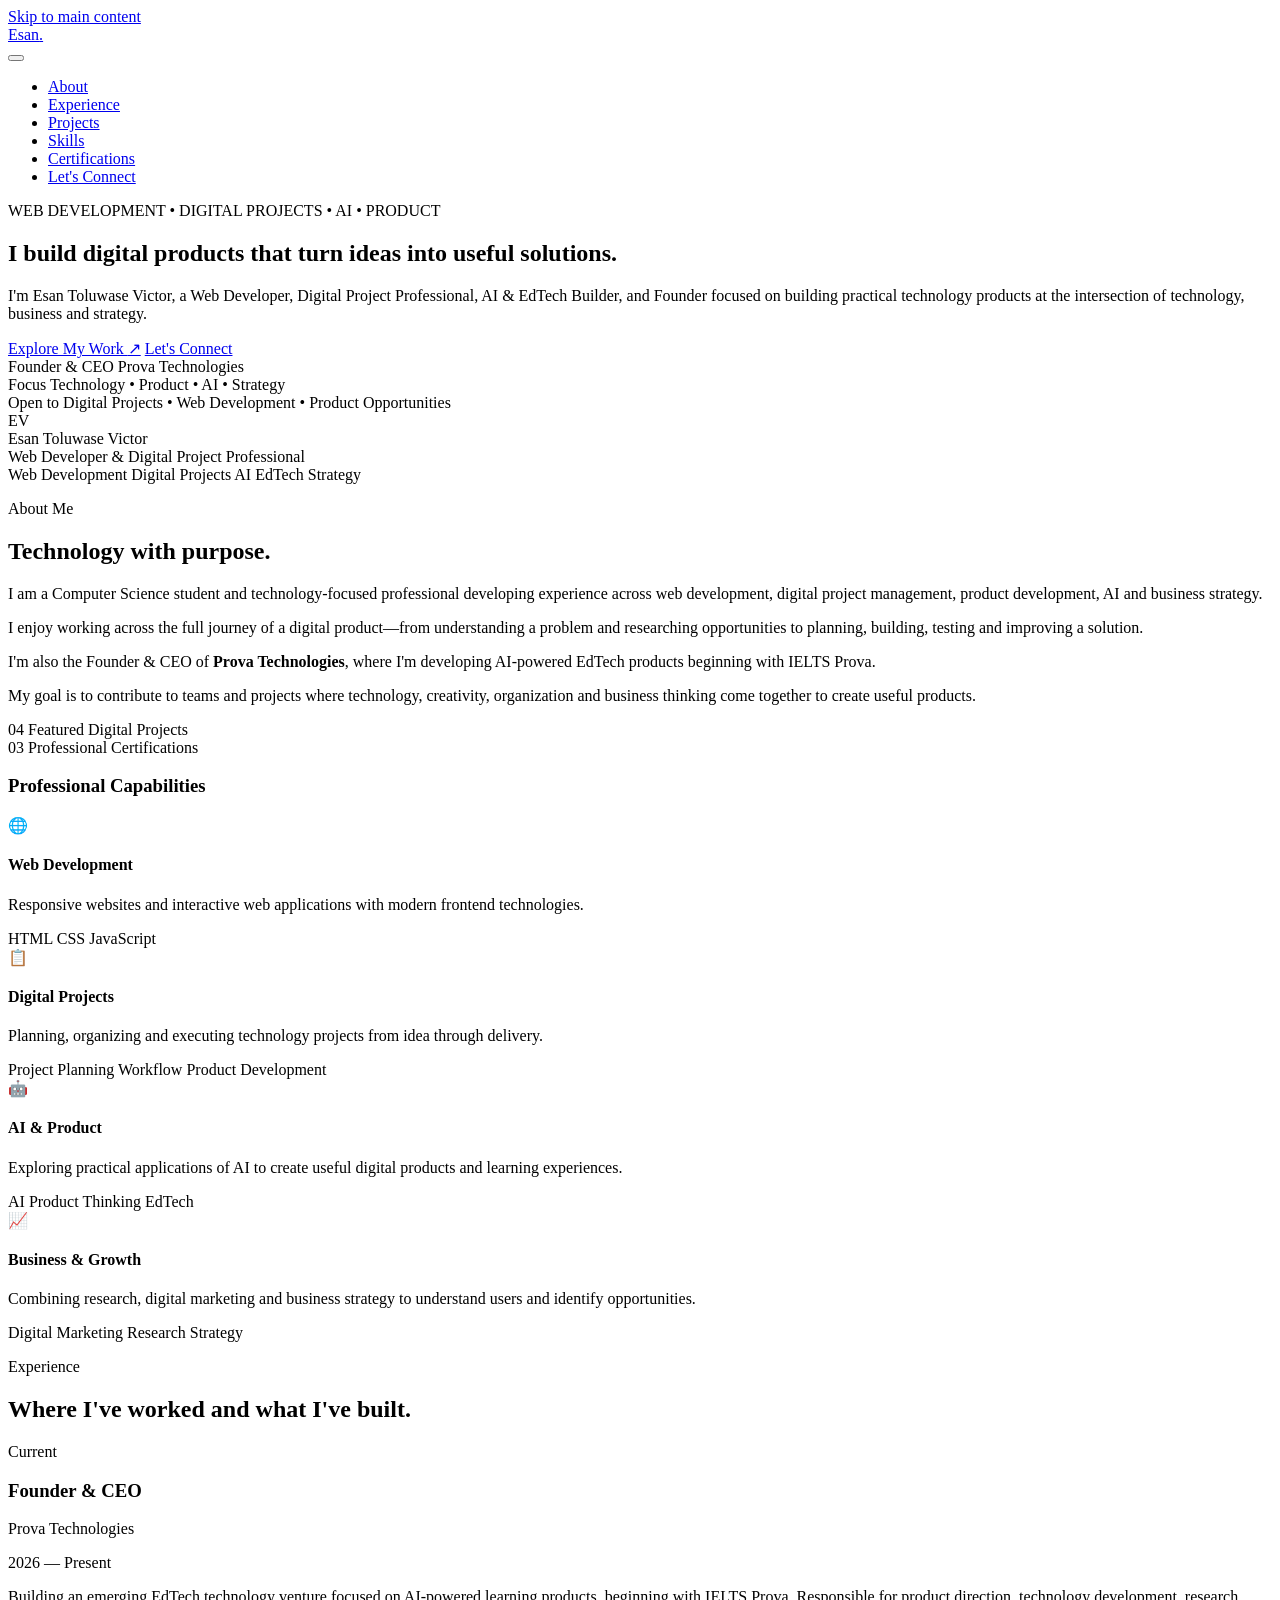
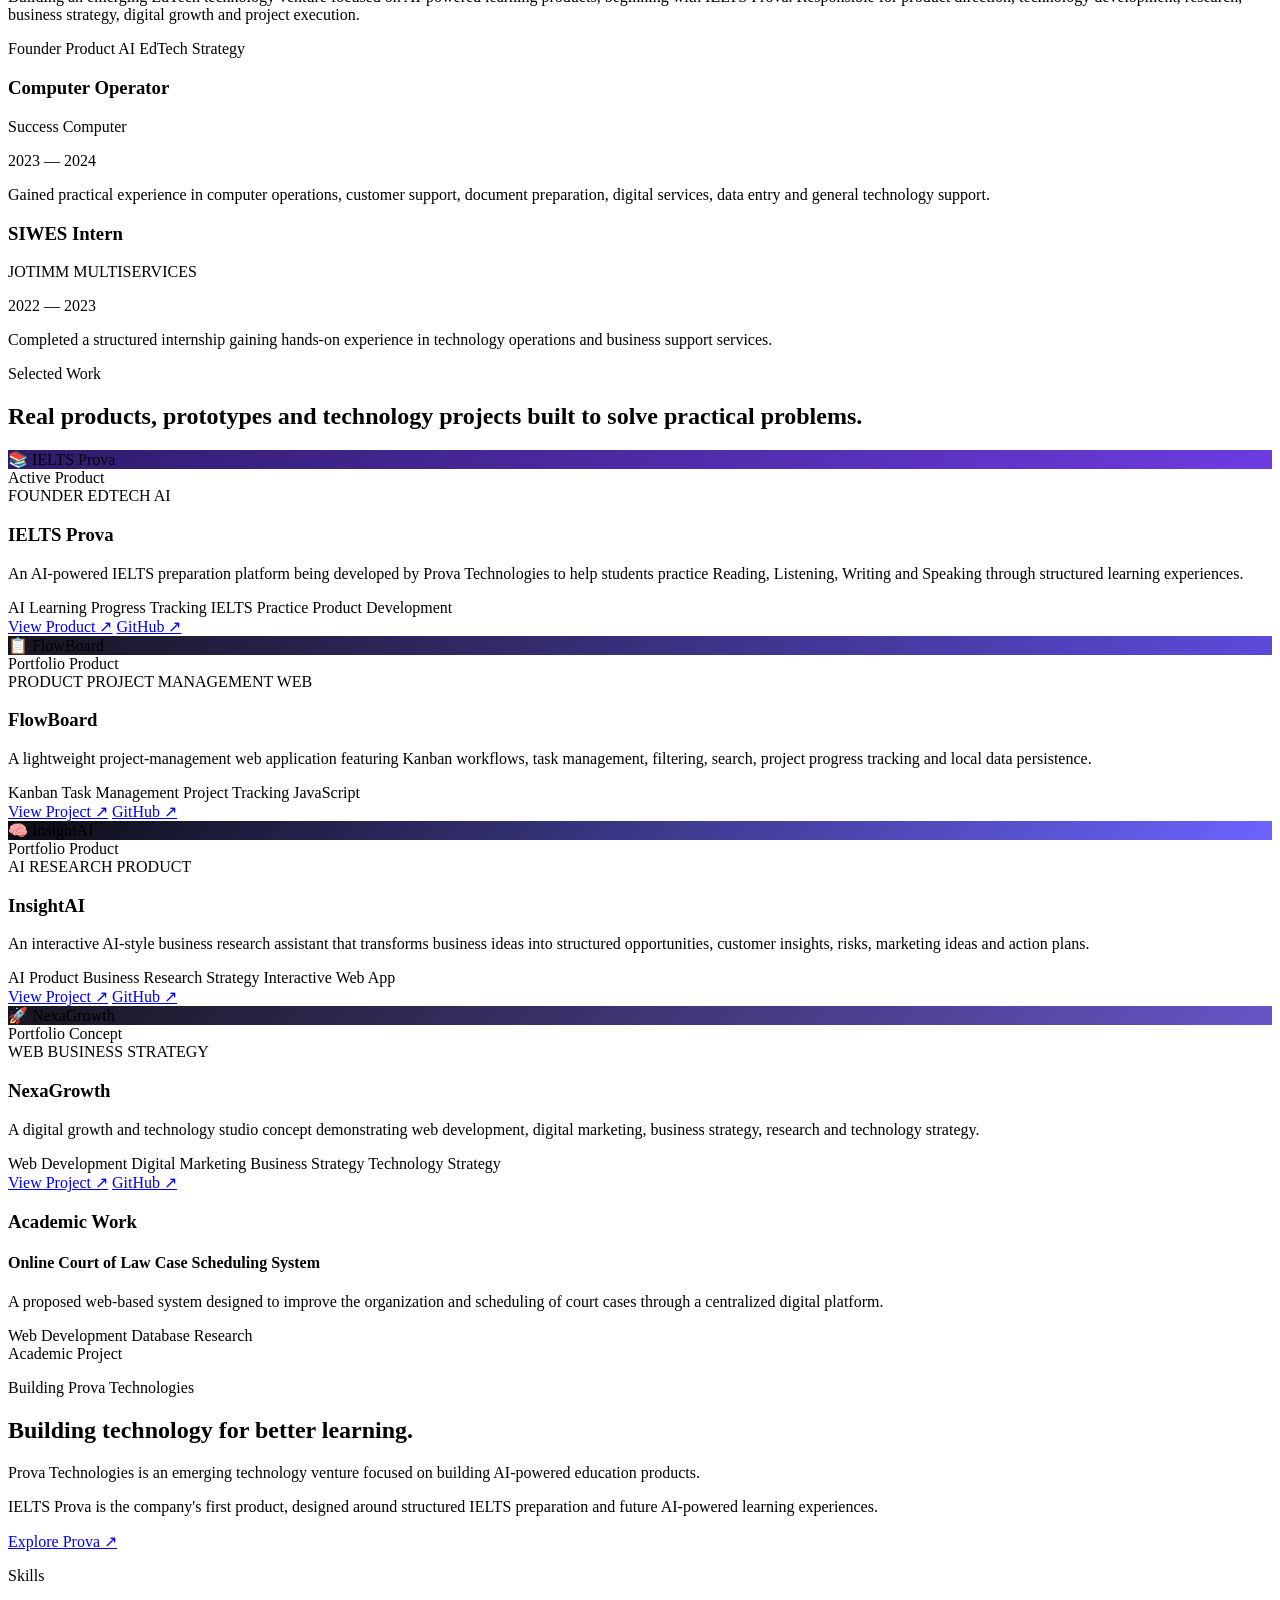
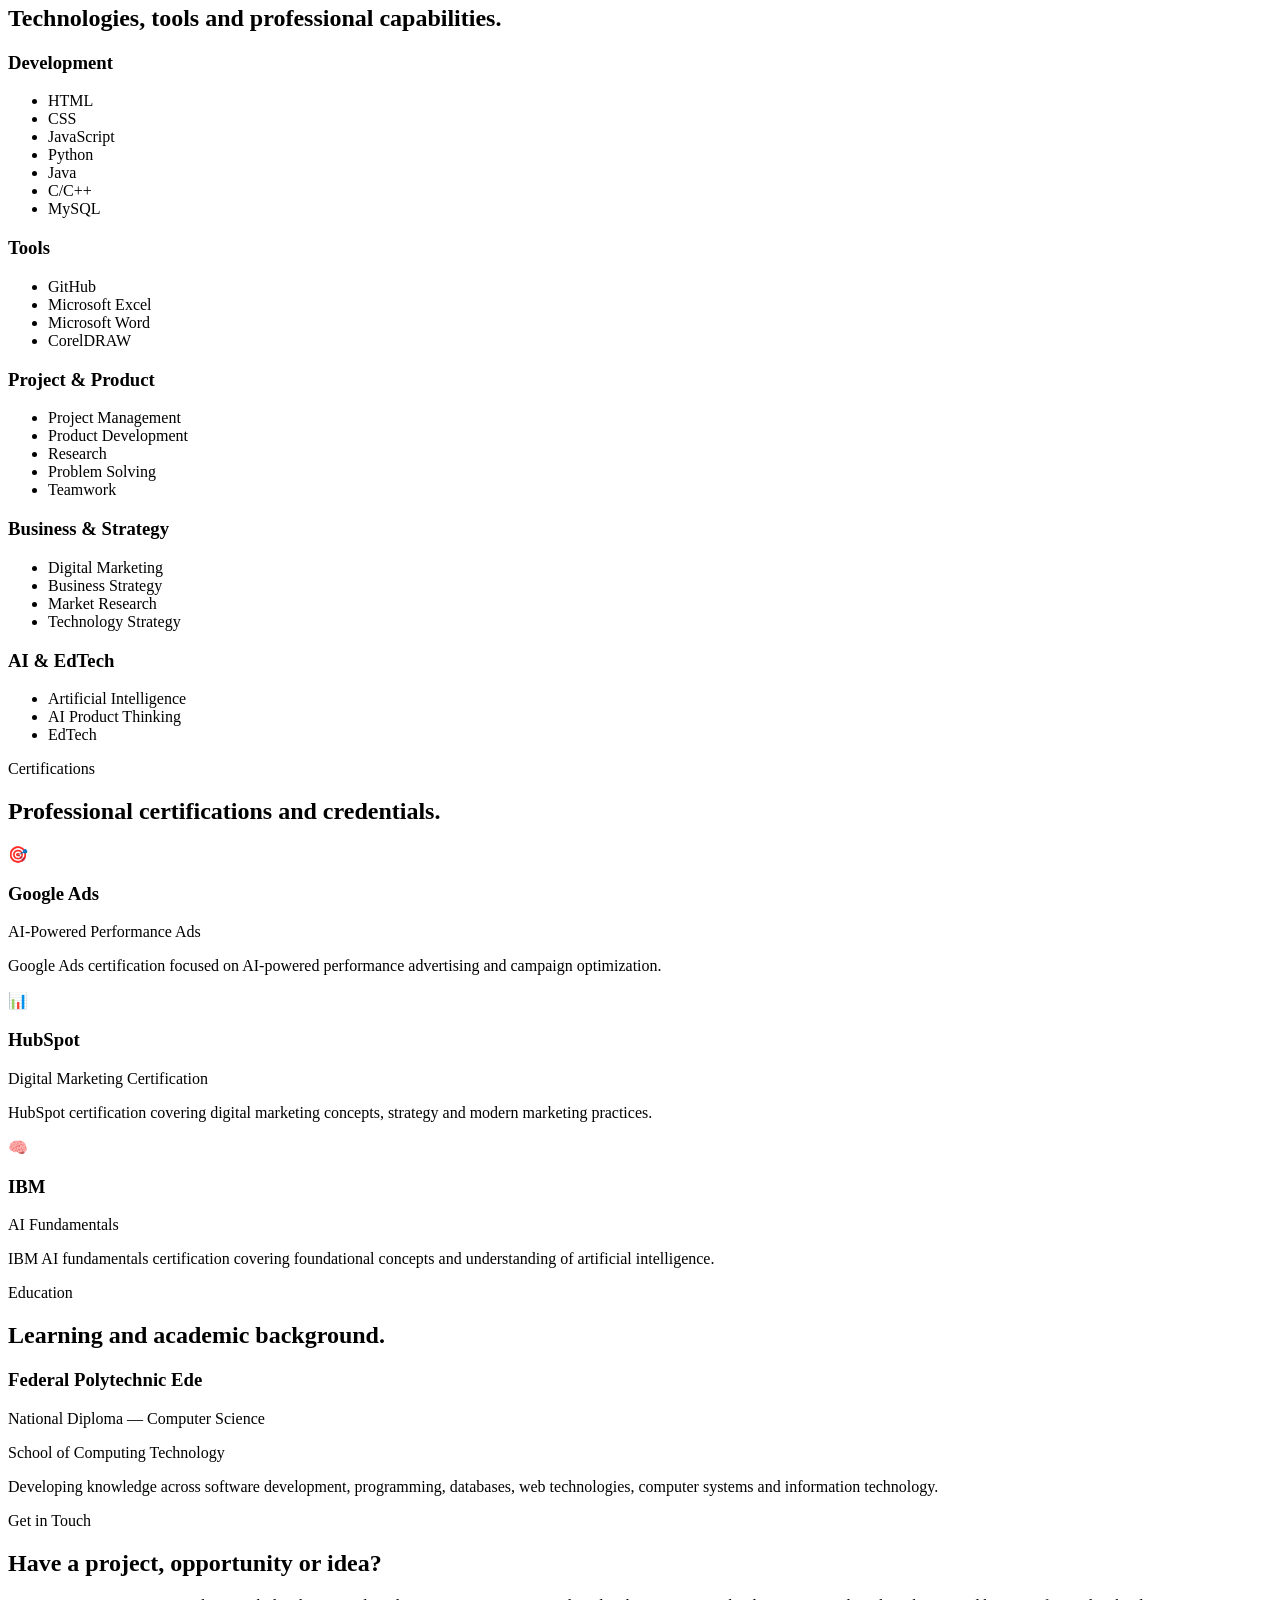
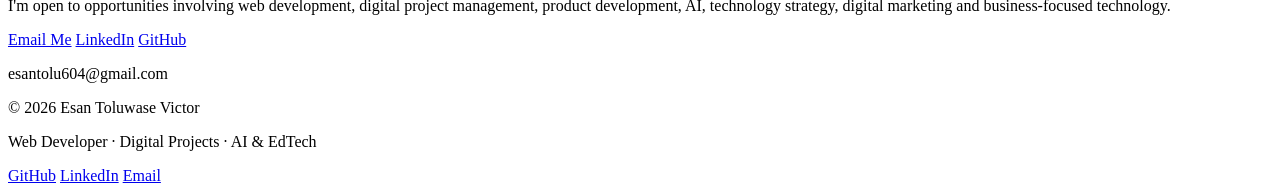
==== commit 2482a876: "Update fmt.Println to print 'Goodbye World'" ====
--- a/index.html
+++ b/index.html
@@ -1,621 +1,536 @@
-<!DOCTYPE html><html lang="en">
+<!DOCTYPE html>
+<html lang="en">
 <head>
-  <meta charset="UTF-8">
-  <meta name="viewport" content="width=device-width, initial-scale=1.0">  <meta name="description" content="Toluwase Victor Esan — Digital Project Management, Technology, Product Strategy, AI and EdTech.">
-  <meta name="author" content="Toluwase Victor Esan">  <title>Toluwase Victor Esan | Technology & Digital Project Management</title>  <link rel="preconnect" href="https://fonts.googleapis.com">
-  <link rel="preconnect" href="https://fonts.gstatic.com" crossorigin>
-  <link href="https://fonts.googleapis.com/css2?family=Inter:wght@400;500;600;700&family=Montserrat:wght@600;700;800&display=swap" rel="stylesheet">  <link rel="stylesheet" href="Css/style.css">
-</head><body>  <!-- ================= HEADER ================= -->  <header class="site-header" id="top">
-    <nav class="navbar container">  <a href="#home" class="brand">
-    <span class="brand-mark">TV</span>
-    <span class="brand-name">Toluwase Victor</span>
-  </a>
-
-  <button class="menu-toggle" id="menuToggle" aria-label="Open navigation">
-    <span></span>
-    <span></span>
-    <span></span>
-  </button>
-
-  <div class="nav-links" id="navLinks">
-    <a href="#home" class="nav-link active">Home</a>
-    <a href="#about" class="nav-link">About</a>
-    <a href="#experience" class="nav-link">Experience</a>
-    <a href="#skills" class="nav-link">Skills</a>
-    <a href="#projects" class="nav-link">Projects</a>
-    <a href="#certifications" class="nav-link">Certifications</a>
-    <a href="#contact" class="nav-link">Contact</a>
-  </div>
-
-</nav>
-
-  </header>  <main><!-- ================= HERO ================= -->
-<section class="hero section" id="home">
-  <div class="hero-grid"></div>
-
-  <div class="container hero-content">
-
-    <div class="hero-copy">
-      <p class="eyebrow">
-        TECHNOLOGY • PROJECT MANAGEMENT • PRODUCT
-      </p>
-
-      <h1>
-        Turning ideas into
-        <span class="gradient-text">digital solutions.</span>
-      </h1>
-
-      <p class="hero-description">
-        I'm <strong>Toluwase Victor Esan</strong>, a Computer Science student,
-        technology builder and founder interested in digital project management,
-        product strategy, AI and business-focused technology.
-      </p>
-
-      <div class="hero-actions">
-        <a href="#projects" class="btn btn-primary">
-          View My Work
-          <span>↗</span>
-        </a>
-
-        <a href="#contact" class="btn btn-secondary">
-          Let's Connect
-        </a>
-      </div>
-
-      <div class="hero-meta">
-        <div>
-          <strong>Founder</strong>
-          <span>Prova Technologies</span>
+    <meta charset="UTF-8" />
+    <meta name="viewport" content="width=device-width, initial-scale=1.0" />
+    <title>Esan Toluwase Victor | Web Developer, Digital Projects, AI &amp; EdTech</title>
+    <meta name="description" content="Portfolio of Esan Toluwase Victor — Web Developer, Digital Project Professional, AI & EdTech Builder, and Founder building practical digital products across technology, business and strategy." />
+    
+    <!-- Open Graph -->
+    <meta property="og:title" content="Esan Toluwase Victor | Web Developer, Digital Projects, AI & EdTech" />
+    <meta property="og:description" content="Building digital products that turn ideas into useful solutions. Web Developer, Digital Project Professional, AI & EdTech Builder." />
+    <meta property="og:type" content="website" />
+    <meta property="og:url" content="https://esantoluwase.github.io/esantoluwase-portfolio/" />
+    <meta property="og:image" content="https://esantoluwase.github.io/esantoluwase-portfolio/assets/og-image.jpg" />
+    
+    <!-- Favicon -->
+    <link rel="icon" href="data:image/svg+xml,<svg xmlns='http://www.w3.org/2000/svg' viewBox='0 0 100 100'><text y='.9em' font-size='90'>🚀</text></svg>" />
+    
+    <!-- Google Fonts -->
+    <link rel="preconnect" href="https://fonts.googleapis.com" />
+    <link rel="preconnect" href="https://fonts.gstatic.com" crossorigin />
+    <link href="https://fonts.googleapis.com/css2?family=Inter:opsz,wght@14..32,400;14..32,500;14..32,600;14..32,700&family=Space+Grotesk:wght@400;500;600;700&display=swap" rel="stylesheet" />
+    
+    <link rel="stylesheet" href="style.css" />
+</head>
+<body>
+
+    <a href="#main-content" class="skip-link">Skip to main content</a>
+
+    <!-- ===== HEADER / NAVIGATION ===== -->
+    <header class="site-header" role="banner">
+        <div class="container header-container">
+            <div class="logo">
+                <a href="#" aria-label="Esan Toluwase Victor Portfolio Home">
+                    <span class="logo-text">Esan<span class="logo-accent">.</span></span>
+                </a>
+            </div>
+
+            <button class="nav-toggle" aria-expanded="false" aria-controls="primary-nav" aria-label="Toggle navigation menu">
+                <span class="hamburger-line"></span>
+                <span class="hamburger-line"></span>
+                <span class="hamburger-line"></span>
+            </button>
+
+            <nav id="primary-nav" class="primary-nav" aria-label="Main navigation">
+                <ul class="nav-list">
+                    <li><a href="#about" class="nav-link">About</a></li>
+                    <li><a href="#experience" class="nav-link">Experience</a></li>
+                    <li><a href="#projects" class="nav-link">Projects</a></li>
+                    <li><a href="#skills" class="nav-link">Skills</a></li>
+                    <li><a href="#certifications" class="nav-link">Certifications</a></li>
+                    <li><a href="#contact" class="nav-link nav-cta">Let's Connect</a></li>
+                </ul>
+            </nav>
         </div>
-
-        <div>
-          <strong>Focus</strong>
-          <span>Digital & Technology</span>
+    </header>
+
+    <main id="main-content">
+
+        <!-- ===== HERO SECTION ===== -->
+        <section class="hero" aria-labelledby="hero-heading">
+            <div class="container hero-container">
+                <div class="hero-content">
+                    <p class="hero-eyebrow">WEB DEVELOPMENT • DIGITAL PROJECTS • AI • PRODUCT</p>
+                    <h1 id="hero-heading" class="hero-heading">
+                        I build digital products that turn ideas into useful solutions.
+                    </h1>
+                    <p class="hero-text">
+                        I'm Esan Toluwase Victor, a Web Developer, Digital Project Professional, AI &amp; EdTech Builder, and Founder focused on building practical technology products at the intersection of technology, business and strategy.
+                    </p>
+                    <div class="hero-actions">
+                        <a href="#projects" class="btn btn-primary">Explore My Work <span aria-hidden="true">↗</span></a>
+                        <a href="#contact" class="btn btn-secondary">Let's Connect</a>
+                    </div>
+                    <div class="hero-status">
+                        <div class="status-item">
+                            <span class="status-label">Founder &amp; CEO</span>
+                            <span class="status-value">Prova Technologies</span>
+                        </div>
+                        <div class="status-item">
+                            <span class="status-label">Focus</span>
+                            <span class="status-value">Technology • Product • AI • Strategy</span>
+                        </div>
+                        <div class="status-item">
+                            <span class="status-label">Open to</span>
+                            <span class="status-value">Digital Projects • Web Development • Product Opportunities</span>
+                        </div>
+                    </div>
+                </div>
+                <div class="hero-visual" aria-hidden="true">
+                    <div class="visual-card">
+                        <div class="visual-initials">EV</div>
+                        <div class="visual-title">Esan Toluwase Victor</div>
+                        <div class="visual-role">Web Developer &amp; Digital Project Professional</div>
+                        <div class="visual-tags">
+                            <span>Web Development</span>
+                            <span>Digital Projects</span>
+                            <span>AI</span>
+                            <span>EdTech</span>
+                            <span>Strategy</span>
+                        </div>
+                    </div>
+                </div>
+            </div>
+        </section>
+
+        <!-- ===== ABOUT SECTION ===== -->
+        <section id="about" class="about" aria-labelledby="about-heading">
+            <div class="container">
+                <div class="about-grid">
+                    <div class="about-content">
+                        <p class="section-eyebrow">About Me</p>
+                        <h2 id="about-heading">Technology with purpose.</h2>
+                        <p>
+                            I am a Computer Science student and technology-focused professional developing experience across web development, digital project management, product development, AI and business strategy.
+                        </p>
+                        <p>
+                            I enjoy working across the full journey of a digital product—from understanding a problem and researching opportunities to planning, building, testing and improving a solution.
+                        </p>
+                        <p>
+                            I'm also the Founder &amp; CEO of <strong>Prova Technologies</strong>, where I'm developing AI-powered EdTech products beginning with IELTS Prova.
+                        </p>
+                        <p>
+                            My goal is to contribute to teams and projects where technology, creativity, organization and business thinking come together to create useful products.
+                        </p>
+                        <div class="about-stats">
+                            <div class="about-stat">
+                                <span class="stat-number">04</span>
+                                <span class="stat-label">Featured Digital Projects</span>
+                            </div>
+                            <div class="about-stat">
+                                <span class="stat-number">03</span>
+                                <span class="stat-label">Professional Certifications</span>
+                            </div>
+                        </div>
+                    </div>
+                    <div class="about-capabilities">
+                        <h3>Professional Capabilities</h3>
+                        <div class="capabilities-grid">
+                            <div class="capability-card">
+                                <span class="capability-icon">🌐</span>
+                                <h4>Web Development</h4>
+                                <p>Responsive websites and interactive web applications with modern frontend technologies.</p>
+                                <div class="capability-tags">
+                                    <span>HTML</span>
+                                    <span>CSS</span>
+                                    <span>JavaScript</span>
+                                </div>
+                            </div>
+                            <div class="capability-card">
+                                <span class="capability-icon">📋</span>
+                                <h4>Digital Projects</h4>
+                                <p>Planning, organizing and executing technology projects from idea through delivery.</p>
+                                <div class="capability-tags">
+                                    <span>Project Planning</span>
+                                    <span>Workflow</span>
+                                    <span>Product Development</span>
+                                </div>
+                            </div>
+                            <div class="capability-card">
+                                <span class="capability-icon">🤖</span>
+                                <h4>AI &amp; Product</h4>
+                                <p>Exploring practical applications of AI to create useful digital products and learning experiences.</p>
+                                <div class="capability-tags">
+                                    <span>AI</span>
+                                    <span>Product Thinking</span>
+                                    <span>EdTech</span>
+                                </div>
+                            </div>
+                            <div class="capability-card">
+                                <span class="capability-icon">📈</span>
+                                <h4>Business &amp; Growth</h4>
+                                <p>Combining research, digital marketing and business strategy to understand users and identify opportunities.</p>
+                                <div class="capability-tags">
+                                    <span>Digital Marketing</span>
+                                    <span>Research</span>
+                                    <span>Strategy</span>
+                                </div>
+                            </div>
+                        </div>
+                    </div>
+                </div>
+            </div>
+        </section>
+
+        <!-- ===== EXPERIENCE SECTION ===== -->
+        <section id="experience" class="experience" aria-labelledby="experience-heading">
+            <div class="container">
+                <div class="section-header">
+                    <p class="section-eyebrow">Experience</p>
+                    <h2 id="experience-heading">Where I've worked and what I've built.</h2>
+                </div>
+                <div class="experience-grid">
+                    <div class="experience-card featured">
+                        <span class="exp-tag">Current</span>
+                        <h3>Founder &amp; CEO</h3>
+                        <p class="exp-company">Prova Technologies</p>
+                        <p class="exp-date">2026 — Present</p>
+                        <p class="exp-description">
+                            Building an emerging EdTech technology venture focused on AI-powered learning products, beginning with IELTS Prova. Responsible for product direction, technology development, research, business strategy, digital growth and project execution.
+                        </p>
+                        <div class="exp-tags">
+                            <span>Founder</span>
+                            <span>Product</span>
+                            <span>AI</span>
+                            <span>EdTech</span>
+                            <span>Strategy</span>
+                        </div>
+                    </div>
+
+                    <div class="experience-card">
+                        <h3>Computer Operator</h3>
+                        <p class="exp-company">Success Computer</p>
+                        <p class="exp-date">2023 — 2024</p>
+                        <p class="exp-description">
+                            Gained practical experience in computer operations, customer support, document preparation, digital services, data entry and general technology support.
+                        </p>
+                    </div>
+
+                    <div class="experience-card">
+                        <h3>SIWES Intern</h3>
+                        <p class="exp-company">JOTIMM MULTISERVICES</p>
+                        <p class="exp-date">2022 — 2023</p>
+                        <p class="exp-description">
+                            Completed a structured internship gaining hands-on experience in technology operations and business support services.
+                        </p>
+                    </div>
+                </div>
+            </div>
+        </section>
+
+        <!-- ===== PROJECTS SECTION ===== -->
+        <section id="projects" class="projects" aria-labelledby="projects-heading">
+            <div class="container">
+                <div class="section-header">
+                    <p class="section-eyebrow">Selected Work</p>
+                    <h2 id="projects-heading">Real products, prototypes and technology projects built to solve practical problems.</h2>
+                </div>
+                <div class="projects-grid">
+                    <!-- Project 1: IELTS Prova -->
+                    <article class="project-card featured">
+                        <div class="project-preview">
+                            <div class="project-placeholder" style="background: linear-gradient(135deg, #2D1B69, #6C3CE1);">
+                                <span class="placeholder-icon">📚</span>
+                                <span class="placeholder-text">IELTS Prova</span>
+                            </div>
+                            <span class="project-status active">Active Product</span>
+                        </div>
+                        <div class="project-content">
+                            <div class="project-tags">
+                                <span>FOUNDER</span>
+                                <span>EDTECH</span>
+                                <span>AI</span>
+                            </div>
+                            <h3>IELTS Prova</h3>
+                            <p>An AI-powered IELTS preparation platform being developed by Prova Technologies to help students practice Reading, Listening, Writing and Speaking through structured learning experiences.</p>
+                            <div class="project-features">
+                                <span>AI Learning</span>
+                                <span>Progress Tracking</span>
+                                <span>IELTS Practice</span>
+                                <span>Product Development</span>
+                            </div>
+                            <div class="project-links">
+                                <a href="https://esantoluwase.github.io/IELTSPROVA-/" target="_blank" rel="noopener noreferrer" class="btn btn-primary btn-small">View Product ↗</a>
+                                <a href="https://github.com/esantoluwase/IELTSPROVA-" target="_blank" rel="noopener noreferrer" class="btn btn-secondary btn-small">GitHub ↗</a>
+                            </div>
+                        </div>
+                    </article>
+
+                    <!-- Project 2: FlowBoard -->
+                    <article class="project-card">
+                        <div class="project-preview">
+                            <div class="project-placeholder" style="background: linear-gradient(135deg, #17151F, #5B4BDB);">
+                                <span class="placeholder-icon">📋</span>
+                                <span class="placeholder-text">FlowBoard</span>
+                            </div>
+                            <span class="project-status portfolio">Portfolio Product</span>
+                        </div>
+                        <div class="project-content">
+                            <div class="project-tags">
+                                <span>PRODUCT</span>
+                                <span>PROJECT MANAGEMENT</span>
+                                <span>WEB</span>
+                            </div>
+                            <h3>FlowBoard</h3>
+                            <p>A lightweight project-management web application featuring Kanban workflows, task management, filtering, search, project progress tracking and local data persistence.</p>
+                            <div class="project-features">
+                                <span>Kanban</span>
+                                <span>Task Management</span>
+                                <span>Project Tracking</span>
+                                <span>JavaScript</span>
+                            </div>
+                            <div class="project-links">
+                                <a href="https://esantoluwase.github.io/flowboard/" target="_blank" rel="noopener noreferrer" class="btn btn-primary btn-small">View Project ↗</a>
+                                <a href="https://github.com/esantoluwase/flowboard" target="_blank" rel="noopener noreferrer" class="btn btn-secondary btn-small">GitHub ↗</a>
+                            </div>
+                        </div>
+                    </article>
+
+                    <!-- Project 3: InsightAI -->
+                    <article class="project-card">
+                        <div class="project-preview">
+                            <div class="project-placeholder" style="background: linear-gradient(135deg, #0B0C10, #6C63FF);">
+                                <span class="placeholder-icon">🧠</span>
+                                <span class="placeholder-text">InsightAI</span>
+                            </div>
+                            <span class="project-status portfolio">Portfolio Product</span>
+                        </div>
+                        <div class="project-content">
+                            <div class="project-tags">
+                                <span>AI</span>
+                                <span>RESEARCH</span>
+                                <span>PRODUCT</span>
+                            </div>
+                            <h3>InsightAI</h3>
+                            <p>An interactive AI-style business research assistant that transforms business ideas into structured opportunities, customer insights, risks, marketing ideas and action plans.</p>
+                            <div class="project-features">
+                                <span>AI Product</span>
+                                <span>Business Research</span>
+                                <span>Strategy</span>
+                                <span>Interactive Web App</span>
+                            </div>
+                            <div class="project-links">
+                                <a href="https://esantoluwase.github.io/insightai/" target="_blank" rel="noopener noreferrer" class="btn btn-primary btn-small">View Project ↗</a>
+                                <a href="https://github.com/esantoluwase/insightai" target="_blank" rel="noopener noreferrer" class="btn btn-secondary btn-small">GitHub ↗</a>
+                            </div>
+                        </div>
+                    </article>
+
+                    <!-- Project 4: NexaGrowth -->
+                    <article class="project-card">
+                        <div class="project-preview">
+                            <div class="project-placeholder" style="background: linear-gradient(135deg, #17151F, #6754C7);">
+                                <span class="placeholder-icon">🚀</span>
+                                <span class="placeholder-text">NexaGrowth</span>
+                            </div>
+                            <span class="project-status concept">Portfolio Concept</span>
+                        </div>
+                        <div class="project-content">
+                            <div class="project-tags">
+                                <span>WEB</span>
+                                <span>BUSINESS</span>
+                                <span>STRATEGY</span>
+                            </div>
+                            <h3>NexaGrowth</h3>
+                            <p>A digital growth and technology studio concept demonstrating web development, digital marketing, business strategy, research and technology strategy.</p>
+                            <div class="project-features">
+                                <span>Web Development</span>
+                                <span>Digital Marketing</span>
+                                <span>Business Strategy</span>
+                                <span>Technology Strategy</span>
+                            </div>
+                            <div class="project-links">
+                                <a href="https://esantoluwase.github.io/nexagrowth/" target="_blank" rel="noopener noreferrer" class="btn btn-primary btn-small">View Project ↗</a>
+                                <a href="https://github.com/esantoluwase/nexagrowth" target="_blank" rel="noopener noreferrer" class="btn btn-secondary btn-small">GitHub ↗</a>
+                            </div>
+                        </div>
+                    </article>
+                </div>
+
+                <!-- Academic Project -->
+                <div class="academic-section">
+                    <h3>Academic Work</h3>
+                    <div class="academic-card">
+                        <div class="academic-content">
+                            <h4>Online Court of Law Case Scheduling System</h4>
+                            <p>A proposed web-based system designed to improve the organization and scheduling of court cases through a centralized digital platform.</p>
+                            <div class="academic-tags">
+                                <span>Web Development</span>
+                                <span>Database</span>
+                                <span>Research</span>
+                            </div>
+                            <span class="academic-badge">Academic Project</span>
+                        </div>
+                    </div>
+                </div>
+            </div>
+        </section>
+
+        <!-- ===== FOUNDER SECTION ===== -->
+        <section id="founder" class="founder" aria-labelledby="founder-heading">
+            <div class="container">
+                <div class="founder-content">
+                    <p class="section-eyebrow">Building Prova Technologies</p>
+                    <h2 id="founder-heading">Building technology for better learning.</h2>
+                    <p>Prova Technologies is an emerging technology venture focused on building AI-powered education products.</p>
+                    <p>IELTS Prova is the company's first product, designed around structured IELTS preparation and future AI-powered learning experiences.</p>
+                    <a href="https://esantoluwase.github.io/IELTSPROVA-/" target="_blank" rel="noopener noreferrer" class="btn btn-primary">Explore Prova <span aria-hidden="true">↗</span></a>
+                </div>
+            </div>
+        </section>
+
+        <!-- ===== SKILLS SECTION ===== -->
+        <section id="skills" class="skills" aria-labelledby="skills-heading">
+            <div class="container">
+                <div class="section-header">
+                    <p class="section-eyebrow">Skills</p>
+                    <h2 id="skills-heading">Technologies, tools and professional capabilities.</h2>
+                </div>
+                <div class="skills-grid">
+                    <div class="skill-category">
+                        <h3>Development</h3>
+                        <ul>
+                            <li>HTML</li>
+                            <li>CSS</li>
+                            <li>JavaScript</li>
+                            <li>Python</li>
+                            <li>Java</li>
+                            <li>C/C++</li>
+                            <li>MySQL</li>
+                        </ul>
+                    </div>
+                    <div class="skill-category">
+                        <h3>Tools</h3>
+                        <ul>
+                            <li>GitHub</li>
+                            <li>Microsoft Excel</li>
+                            <li>Microsoft Word</li>
+                            <li>CorelDRAW</li>
+                        </ul>
+                    </div>
+                    <div class="skill-category">
+                        <h3>Project &amp; Product</h3>
+                        <ul>
+                            <li>Project Management</li>
+                            <li>Product Development</li>
+                            <li>Research</li>
+                            <li>Problem Solving</li>
+                            <li>Teamwork</li>
+                        </ul>
+                    </div>
+                    <div class="skill-category">
+                        <h3>Business &amp; Strategy</h3>
+                        <ul>
+                            <li>Digital Marketing</li>
+                            <li>Business Strategy</li>
+                            <li>Market Research</li>
+                            <li>Technology Strategy</li>
+                        </ul>
+                    </div>
+                    <div class="skill-category">
+                        <h3>AI &amp; EdTech</h3>
+                        <ul>
+                            <li>Artificial Intelligence</li>
+                            <li>AI Product Thinking</li>
+                            <li>EdTech</li>
+                        </ul>
+                    </div>
+                </div>
+            </div>
+        </section>
+
+        <!-- ===== CERTIFICATIONS SECTION ===== -->
+        <section id="certifications" class="certifications" aria-labelledby="cert-heading">
+            <div class="container">
+                <div class="section-header">
+                    <p class="section-eyebrow">Certifications</p>
+                    <h2 id="cert-heading">Professional certifications and credentials.</h2>
+                </div>
+                <div class="certs-grid">
+                    <div class="cert-card">
+                        <span class="cert-icon">🎯</span>
+                        <h3>Google Ads</h3>
+                        <p class="cert-subtitle">AI-Powered Performance Ads</p>
+                        <p>Google Ads certification focused on AI-powered performance advertising and campaign optimization.</p>
+                        <!-- No public URL available -->
+                    </div>
+                    <div class="cert-card">
+                        <span class="cert-icon">📊</span>
+                        <h3>HubSpot</h3>
+                        <p class="cert-subtitle">Digital Marketing Certification</p>
+                        <p>HubSpot certification covering digital marketing concepts, strategy and modern marketing practices.</p>
+                        <!-- No public URL available -->
+                    </div>
+                    <div class="cert-card">
+                        <span class="cert-icon">🧠</span>
+                        <h3>IBM</h3>
+                        <p class="cert-subtitle">AI Fundamentals</p>
+                        <p>IBM AI fundamentals certification covering foundational concepts and understanding of artificial intelligence.</p>
+                        <!-- No public URL available -->
+                    </div>
+                </div>
+            </div>
+        </section>
+
+        <!-- ===== EDUCATION SECTION ===== -->
+        <section id="education" class="education" aria-labelledby="education-heading">
+            <div class="container">
+                <div class="section-header">
+                    <p class="section-eyebrow">Education</p>
+                    <h2 id="education-heading">Learning and academic background.</h2>
+                </div>
+                <div class="education-card">
+                    <h3>Federal Polytechnic Ede</h3>
+                    <p class="edu-degree">National Diploma — Computer Science</p>
+                    <p class="edu-school">School of Computing Technology</p>
+                    <p class="edu-description">Developing knowledge across software development, programming, databases, web technologies, computer systems and information technology.</p>
+                </div>
+            </div>
+        </section>
+
+        <!-- ===== CONTACT SECTION ===== -->
+        <section id="contact" class="contact" aria-labelledby="contact-heading">
+            <div class="container">
+                <div class="contact-content">
+                    <p class="section-eyebrow">Get in Touch</p>
+                    <h2 id="contact-heading">Have a project, opportunity or idea?</h2>
+                    <p>I'm open to opportunities involving web development, digital project management, product development, AI, technology strategy, digital marketing and business-focused technology.</p>
+                    <div class="contact-links">
+                        <a href="mailto:esantolu604@gmail.com" class="btn btn-primary btn-large">Email Me</a>
+                        <a href="https://www.linkedin.com/in/esan-toluwase-victor-aa7307339/" target="_blank" rel="noopener noreferrer" class="btn btn-secondary btn-large">LinkedIn</a>
+                        <a href="https://github.com/esantoluwase" target="_blank" rel="noopener noreferrer" class="btn btn-secondary btn-large">GitHub</a>
+                    </div>
+                    <p class="contact-email">esantolu604@gmail.com</p>
+                </div>
+            </div>
+        </section>
+
+    </main>
+
+    <!-- ===== FOOTER ===== -->
+    <footer class="site-footer" role="contentinfo">
+        <div class="container footer-container">
+            <p>&copy; 2026 Esan Toluwase Victor</p>
+            <p class="footer-tagline">Web Developer · Digital Projects · AI &amp; EdTech</p>
+            <div class="footer-links">
+                <a href="https://github.com/esantoluwase" target="_blank" rel="noopener noreferrer">GitHub</a>
+                <a href="https://www.linkedin.com/in/esan-toluwase-victor-aa7307339/" target="_blank" rel="noopener noreferrer">LinkedIn</a>
+                <a href="mailto:esantolu604@gmail.com">Email</a>
+            </div>
         </div>
-
-        <div>
-          <strong>Based in</strong>
-          <span>Nigeria</span>
-        </div>
-      </div>
-    </div>
-
-
-    <div class="hero-visual">
-      <div class="orb orb-one"></div>
-      <div class="orb orb-two"></div>
-
-      <div class="profile-card glass-card">
-
-        <div class="profile-card-top">
-          <span class="status-dot"></span>
-          <span>Available for opportunities</span>
-        </div>
-
-        <div class="profile-symbol">
-          <span>TV</span>
-        </div>
-
-        <h2>Toluwase Victor</h2>
-        <p>Technology • Product • Project Management</p>
-
-        <div class="profile-tags">
-          <span>AI</span>
-          <span>EdTech</span>
-          <span>Strategy</span>
-          <span>Development</span>
-        </div>
-
-        <div class="profile-card-footer">
-          <span>Based in Nigeria</span>
-          <span>●</span>
-          <span>Open to opportunities</span>
-        </div>
-
-      </div>
-    </div>
-
-  </div>
-</section>
-
-
-<!-- ================= ABOUT ================= -->
-<section class="section about-section" id="about">
-  <div class="container">
-
-    <div class="section-heading">
-      <p class="eyebrow">ABOUT ME</p>
-      <h2>Technology with a <span class="gradient-text">purpose.</span></h2>
-    </div>
-
-    <div class="about-grid">
-
-      <div class="about-text">
-        <p class="lead">
-          I am a Computer Science student and technology-focused professional
-          developing my career across digital project management, product
-          development, technology strategy and AI.
-        </p>
-
-        <p>
-          I enjoy working at the intersection of technology and business —
-          understanding a problem, researching possible solutions, planning
-          the work and turning ideas into practical digital products.
-        </p>
-
-        <p>
-          I am also the founder of <strong>Prova Technologies</strong>, an
-          EdTech initiative focused on building technology that can make
-          learning and exam preparation more accessible and engaging.
-        </p>
-
-        <p>
-          My goal is to contribute to teams where technology, creativity,
-          organization and business thinking come together to create useful
-          products and measurable results.
-        </p>
-      </div>
-
-      <div class="about-highlights">
-
-        <div class="highlight-card">
-          <span class="highlight-number">01</span>
-          <h3>Project Thinking</h3>
-          <p>
-            Planning, prioritization, coordination, execution and continuous
-            improvement.
-          </p>
-        </div>
-
-        <div class="highlight-card">
-          <span class="highlight-number">02</span>
-          <h3>Technology</h3>
-          <p>
-            Software development, web technologies, databases and digital
-            tools.
-          </p>
-        </div>
-
-        <div class="highlight-card">
-          <span class="highlight-number">03</span>
-          <h3>Business</h3>
-          <p>
-            Research, strategy, marketing, product thinking and understanding
-            user needs.
-          </p>
-        </div>
-
-      </div>
-
-    </div>
-  </div>
-</section>
-
-
-<!-- ================= EXPERIENCE ================= -->
-<section class="section dark-section" id="experience">
-  <div class="container">
-
-    <div class="section-heading">
-      <p class="eyebrow">EXPERIENCE</p>
-      <h2>Where I've <span class="gradient-text">learned by doing.</span></h2>
-    </div>
-
-    <div class="timeline">
-
-      <article class="timeline-item">
-        <div class="timeline-marker"></div>
-
-        <div class="timeline-content glass-card">
-          <div class="timeline-top">
-            <div>
-              <span class="experience-type">FOUNDER</span>
-              <h3>Prova Technologies</h3>
-            </div>
-            <span class="experience-date">2026 — Present</span>
-          </div>
-
-          <p>
-            Building an EdTech product focused on IELTS preparation while
-            exploring AI, product development, business strategy, user
-            research and digital growth.
-          </p>
-
-          <div class="tag-list">
-            <span>Product Development</span>
-            <span>AI</span>
-            <span>EdTech</span>
-            <span>Strategy</span>
-          </div>
-        </div>
-      </article>
-
-
-      <article class="timeline-item">
-        <div class="timeline-marker"></div>
-
-        <div class="timeline-content glass-card">
-          <div class="timeline-top">
-            <div>
-              <span class="experience-type">WORK EXPERIENCE</span>
-              <h3>Success Computer</h3>
-            </div>
-            <span class="experience-date">1 Year</span>
-          </div>
-
-          <p>
-            Gained practical experience in computer operations, customer
-            support, document preparation, digital services, data entry and
-            general technology support.
-          </p>
-
-          <div class="tag-list">
-            <span>Customer Support</span>
-            <span>Computer Operations</span>
-            <span>Microsoft Office</span>
-            <span>Digital Services</span>
-          </div>
-        </div>
-      </article>
-
-
-      <article class="timeline-item">
-        <div class="timeline-marker"></div>
-
-        <div class="timeline-content glass-card">
-          <div class="timeline-top">
-            <div>
-              <span class="experience-type">SIWES / PRACTICAL EXPERIENCE</span>
-              <h3>JOTIMM MULTISERVICES</h3>
-            </div>
-          </div>
-
-          <p>
-            Developed practical workplace experience through technology
-            operations, documentation, customer support, data handling and
-            general business activities.
-          </p>
-
-          <div class="tag-list">
-            <span>Technology</span>
-            <span>Operations</span>
-            <span>Documentation</span>
-            <span>Problem Solving</span>
-          </div>
-        </div>
-      </article>
-
-    </div>
-  </div>
-</section>
-
-
-<!-- ================= SKILLS ================= -->
-<section class="section" id="skills">
-  <div class="container">
-
-    <div class="section-heading">
-      <p class="eyebrow">SKILLS</p>
-      <h2>A mix of <span class="gradient-text">technology & strategy.</span></h2>
-    </div>
-
-    <div class="skills-grid">
-
-      <div class="skill-card glass-card">
-        <div class="skill-icon">&lt;/&gt;</div>
-        <h3>Development</h3>
-        <p>Building and understanding digital products and web applications.</p>
-
-        <div class="skill-list">
-          <span>HTML</span>
-          <span>CSS</span>
-          <span>JavaScript</span>
-          <span>Python</span>
-          <span>Java</span>
-          <span>C/C++</span>
-        </div>
-      </div>
-
-      <div class="skill-card glass-card">
-        <div class="skill-icon">DB</div>
-        <h3>Data & Tools</h3>
-        <p>Working with databases, productivity tools and digital workflows.</p>
-
-        <div class="skill-list">
-          <span>MySQL</span>
-          <span>Microsoft Excel</span>
-          <span>Microsoft Word</span>
-          <span>CorelDRAW</span>
-          <span>GitHub</span>
-        </div>
-      </div>
-
-      <div class="skill-card glass-card">
-        <div class="skill-icon">PM</div>
-        <h3>Project & Product</h3>
-        <p>Organizing ideas, priorities and tasks to move projects forward.</p>
-
-        <div class="skill-list">
-          <span>Project Planning</span>
-          <span>Research</span>
-          <span>Product Thinking</span>
-          <span>Problem Solving</span>
-          <span>Teamwork</span>
-        </div>
-      </div>
-
-      <div class="skill-card glass-card">
-        <div class="skill-icon">AI</div>
-        <h3>Business & AI</h3>
-        <p>Exploring how technology can create practical business value.</p>
-
-        <div class="skill-list">
-          <span>AI</span>
-          <span>Business Strategy</span>
-          <span>Marketing</span>
-          <span>Market Research</span>
-          <span>EdTech</span>
-        </div>
-      </div>
-
-    </div>
-  </div>
-</section>
-
-
-<!-- ================= PROJECTS ================= -->
-<section class="section dark-section" id="projects">
-  <div class="container">
-
-    <div class="section-heading">
-      <p class="eyebrow">SELECTED WORK</p>
-      <h2>Projects that turn ideas into <span class="gradient-text">reality.</span></h2>
-    </div>
-
-
-    <div class="featured-project glass-card">
-
-      <div class="project-number">01</div>
-
-      <div class="featured-project-content">
-        <span class="project-category">FOUNDER • EDTECH • AI</span>
-
-        <h3>Prova Technologies</h3>
-
-        <p>
-          An EdTech initiative developing an AI-powered IELTS preparation
-          platform designed to help students practice Reading, Listening,
-          Writing and Speaking through structured learning experiences.
-        </p>
-
-        <div class="project-features">
-          <span>AI-Powered Learning</span>
-          <span>Progress Tracking</span>
-          <span>Premium Learning</span>
-          <span>Product Strategy</span>
-        </div>
-
-        <div class="project-actions">
-          <a
-            href="https://esantoluwase.github.io/IELTSPROVA-/"
-            target="_blank"
-            rel="noopener noreferrer"
-            class="btn btn-primary"
-          >
-            View Prova
-            <span>↗</span>
-          </a>
-        </div>
-      </div>
-
-    </div>
-
-
-    <div class="project-grid">
-
-      <article class="project-card glass-card">
-        <span class="project-index">02</span>
-        <span class="project-category">ACADEMIC PROJECT</span>
-
-        <h3>Online Court Case Scheduling System</h3>
-
-        <p>
-          A proposed digital system designed to improve the organization
-          and scheduling of court cases through an online platform.
-        </p>
-
-        <div class="project-tags">
-          <span>Web Development</span>
-          <span>Database</span>
-          <span>Research</span>
-        </div>
-      </article>
-
-
-      <article class="project-card glass-card">
-        <span class="project-index">03</span>
-        <span class="project-category">WEB DEVELOPMENT</span>
-
-        <h3>Professional Portfolio</h3>
-
-        <p>
-          A responsive personal portfolio designed to present my technology,
-          project management, product and business capabilities.
-        </p>
-
-        <div class="project-tags">
-          <span>HTML</span>
-          <span>CSS</span>
-          <span>JavaScript</span>
-          <span>GitHub Pages</span>
-        </div>
-      </article>
-
-    </div>
-
-  </div>
-</section>
-
-
-<!-- ================= EDUCATION ================= -->
-<section class="section" id="education">
-  <div class="container">
-
-    <div class="section-heading">
-      <p class="eyebrow">EDUCATION</p>
-      <h2>Building my <span class="gradient-text">foundation.</span></h2>
-    </div>
-
-    <div class="education-card glass-card">
-
-      <div class="education-icon">CS</div>
-
-      <div class="education-content">
-        <span class="education-level">NATIONAL DIPLOMA • COMPUTER SCIENCE</span>
-
-        <h3>Federal Polytechnic Ede</h3>
-
-        <p>
-          School of Computing Technology
-        </p>
-
-        <p>
-          Developing knowledge across software development, databases,
-          computer systems, programming, web technologies and information
-          technology.
-        </p>
-
-        <div class="education-tags">
-          <span>Computer Science</span>
-          <span>Software Development</span>
-          <span>Database Systems</span>
-          <span>Web Technology</span>
-        </div>
-      </div>
-
-    </div>
-
-  </div>
-</section>
-
-
-<!-- ================= CERTIFICATIONS ================= -->
-<section class="section dark-section" id="certifications">
-  <div class="container">
-
-    <div class="section-heading">
-      <p class="eyebrow">CERTIFICATIONS</p>
-      <h2>Always <span class="gradient-text">learning.</span></h2>
-    </div>
-
-    <div class="cert-grid">
-
-      <article class="cert-card glass-card">
-        <span class="cert-label">GOOGLE</span>
-
-        <h3>AI-Powered Performance Ads</h3>
-
-        <p>
-          Google Ads certification focused on AI-powered performance
-          advertising and campaign optimization.
-        </p>
-
-        <span class="cert-status">Certified</span>
-      </article>
-
-
-      <article class="cert-card glass-card">
-        <span class="cert-label">MORE COMING</span>
-
-        <h3>Continuous Professional Development</h3>
-
-        <p>
-          Currently expanding my knowledge across digital project
-          management, artificial intelligence, technology and business.
-        </p>
-
-        <span class="cert-status">Learning</span>
-      </article>
-
-    </div>
-
-  </div>
-</section>
-
-
-<!-- ================= CONTACT ================= -->
-<section class="section contact-section" id="contact">
-  <div class="container">
-
-    <div class="contact-card glass-card">
-
-      <div class="contact-copy">
-        <p class="eyebrow">LET'S CONNECT</p>
-
-        <h2>
-          Have a project,
-          opportunity or idea?
-        </h2>
-
-        <p>
-          I'm open to opportunities in digital project management,
-          technology, product development, AI, business strategy and
-          related areas.
-        </p>
-      </div>
-
-      <div class="contact-actions">
-
-        <a
-          href="mailto:esantolu604@gmail.com"
-          class="contact-link"
-        >
-          <span>Email</span>
-          <strong>esantolu604@gmail.com</strong>
-        </a>
-
-        href="https://www.linkedin.com/in/esan-toluwase-victor-54119142b/"
-        <a
-          href="#"
-          target="_blank"
-          rel="noopener noreferrer"
-          class="contact-link"
-        >
-          <span>LinkedIn</span>
-          <strong>Connect with me ↗</strong>
-        </a>
-
-        href="https://github.com/esantoluwase"
-        <a
-          href="#"
-          target="_blank"
-          rel="noopener noreferrer"
-          class="contact-link"
-        >
-          <span>GitHub</span>
-          <strong>View my work ↗</strong>
-        </a>
-
-      </div>
-
-    </div>
-
-  </div>
-</section>
-
-  </main>  <!-- ================= FOOTER ================= -->  <footer class="site-footer">
-    <div class="container footer-inner">  <div>
-    <strong>Toluwase Victor</strong>
-    <p>Technology • Projects • Product • AI</p>
-  </div>
-
-  <p>
-    © <span id="currentYear"></span> Toluwase Victor Esan. All rights reserved.
-  </p>
-
-  <a href="#top" class="back-to-top">Back to top ↑</a>
-
-</div>
-
-  </footer>  <script src="js/script.js"></script></body>
-    </html>
+    </footer>
+
+    <script src="script.js" defer></script>
+</body>
+                      </html>
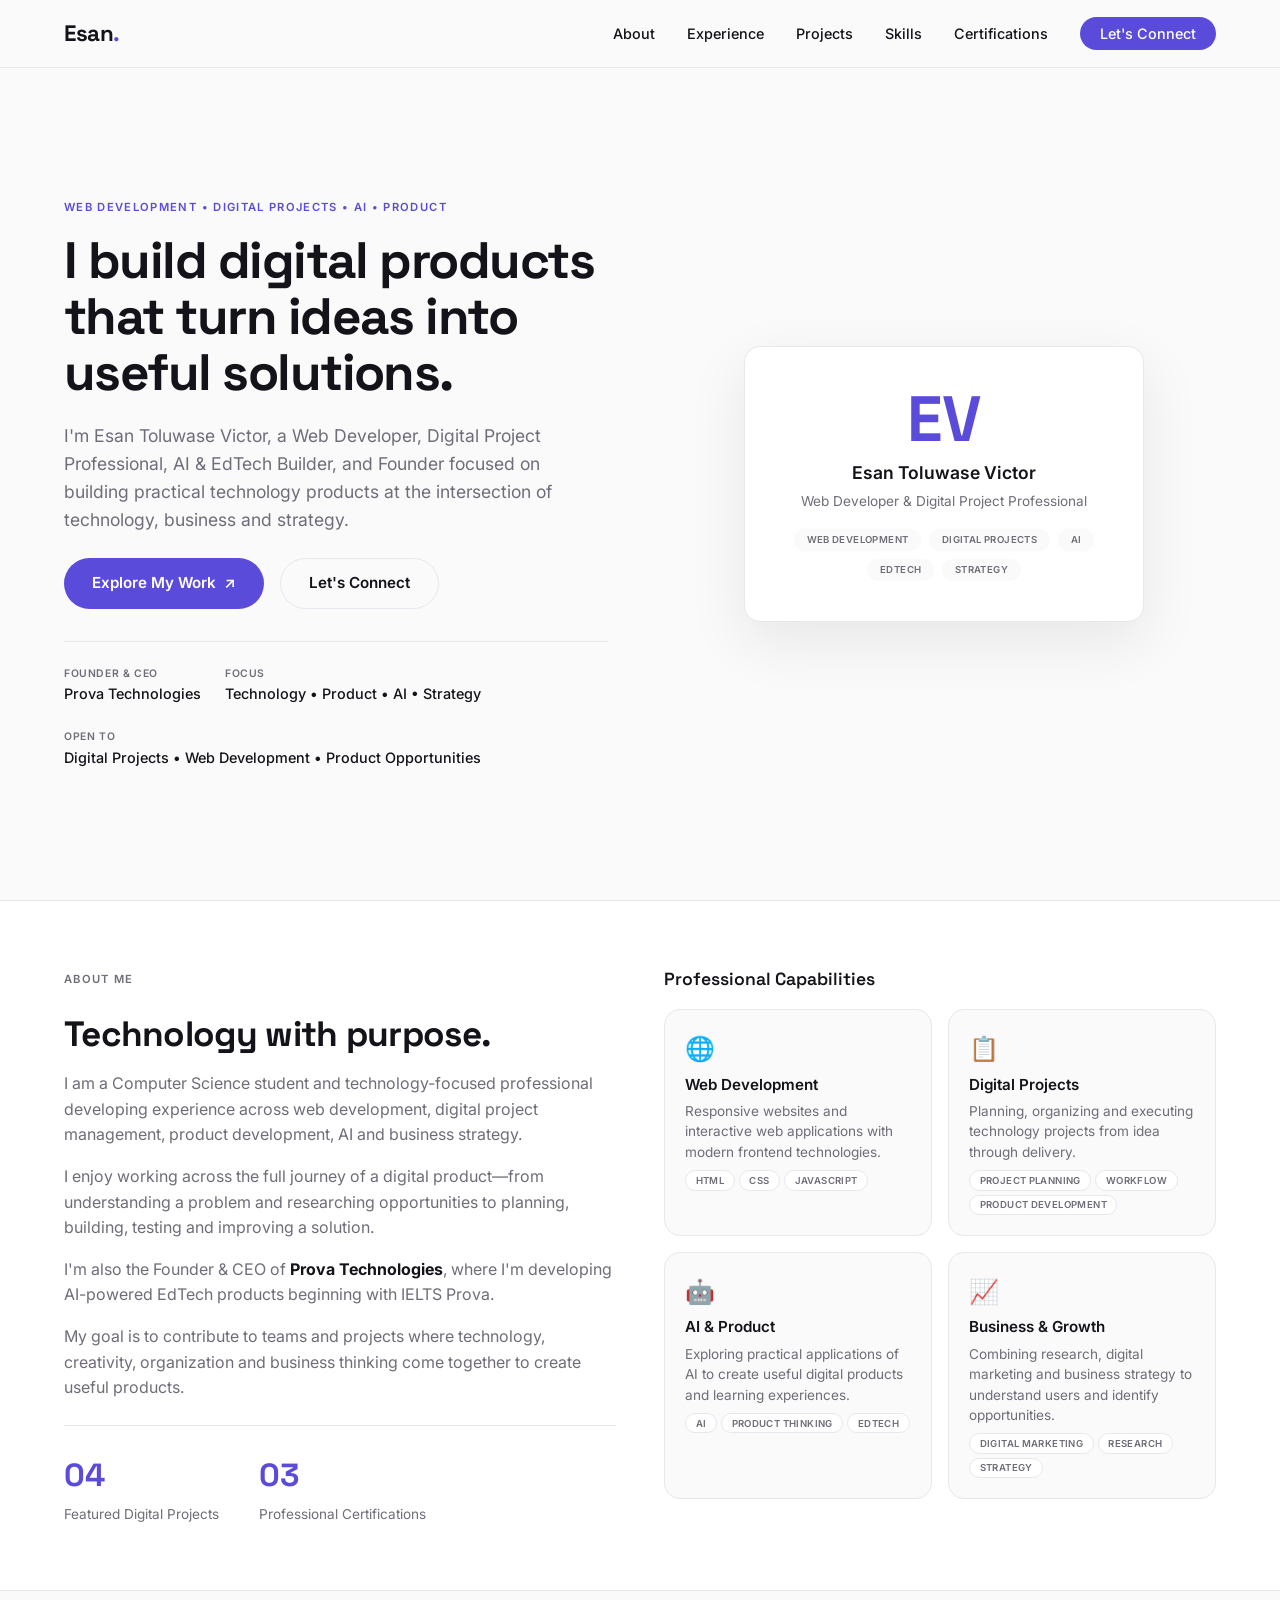
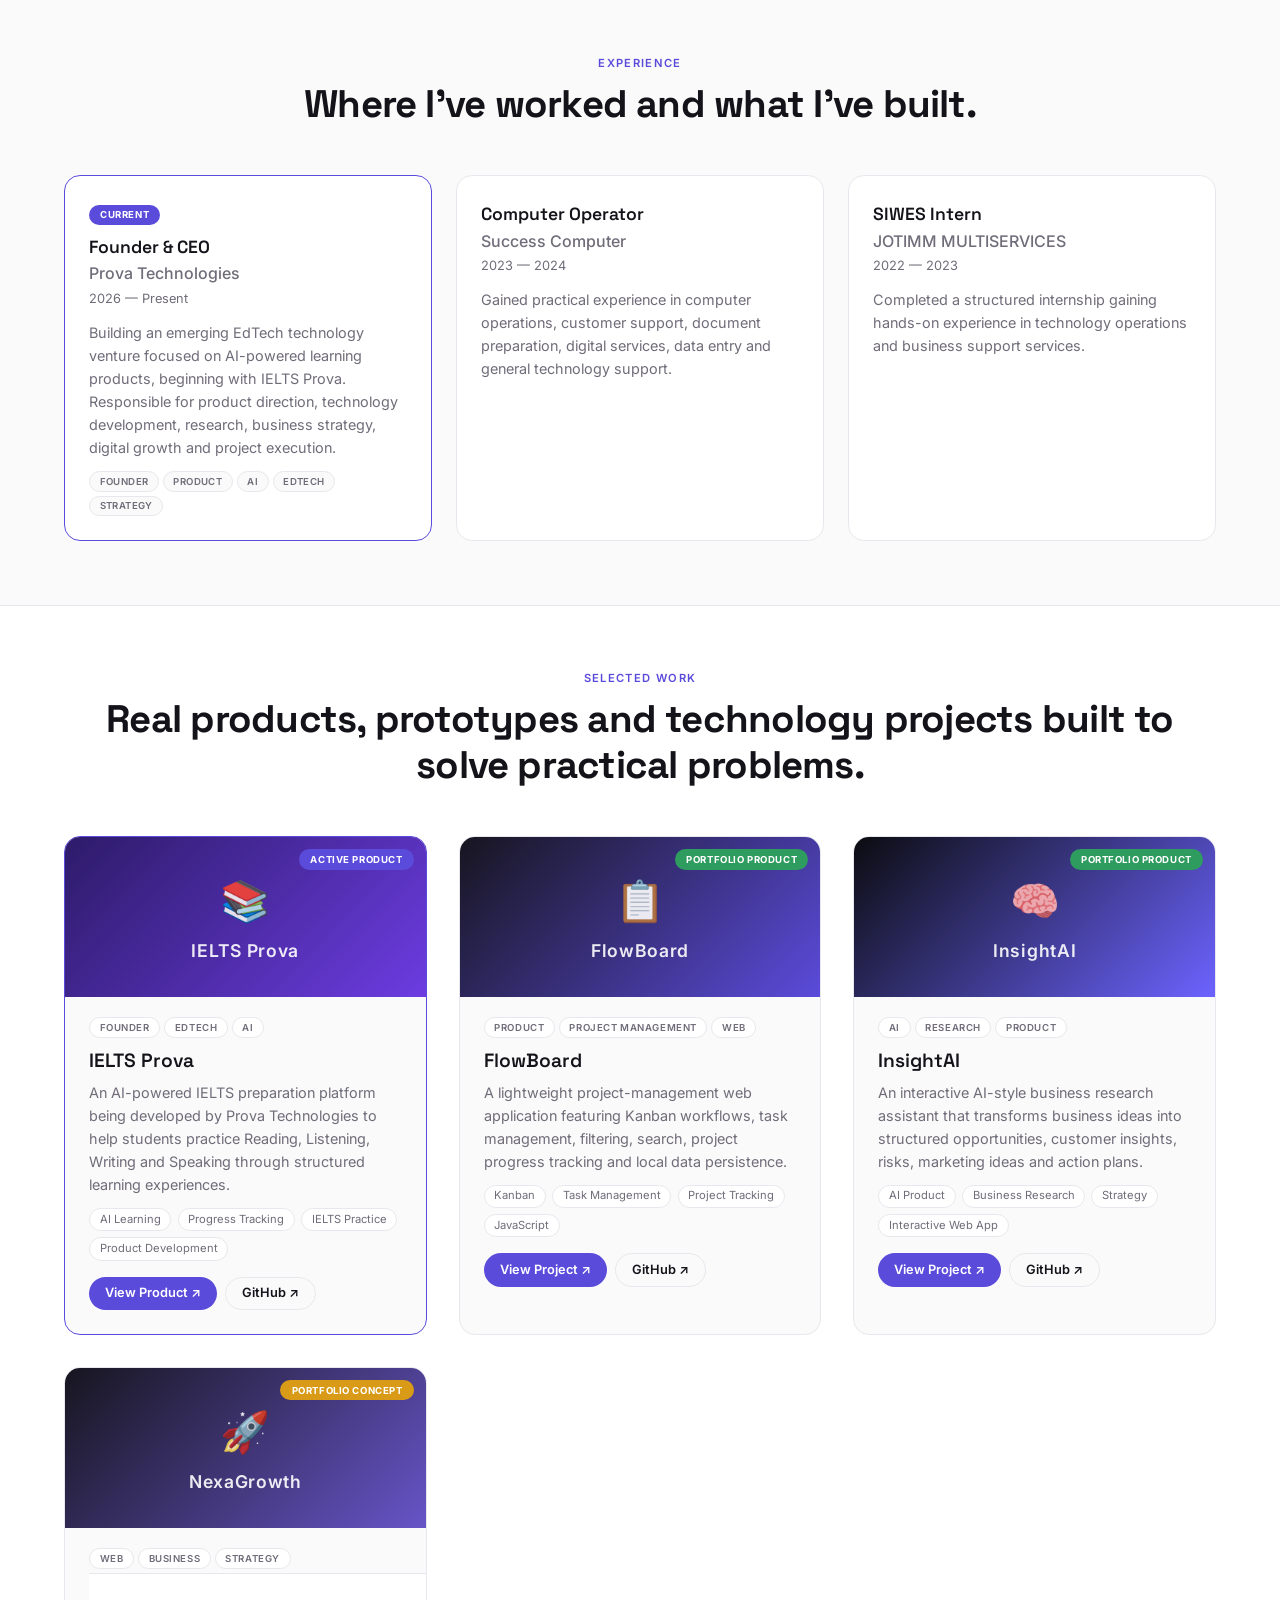
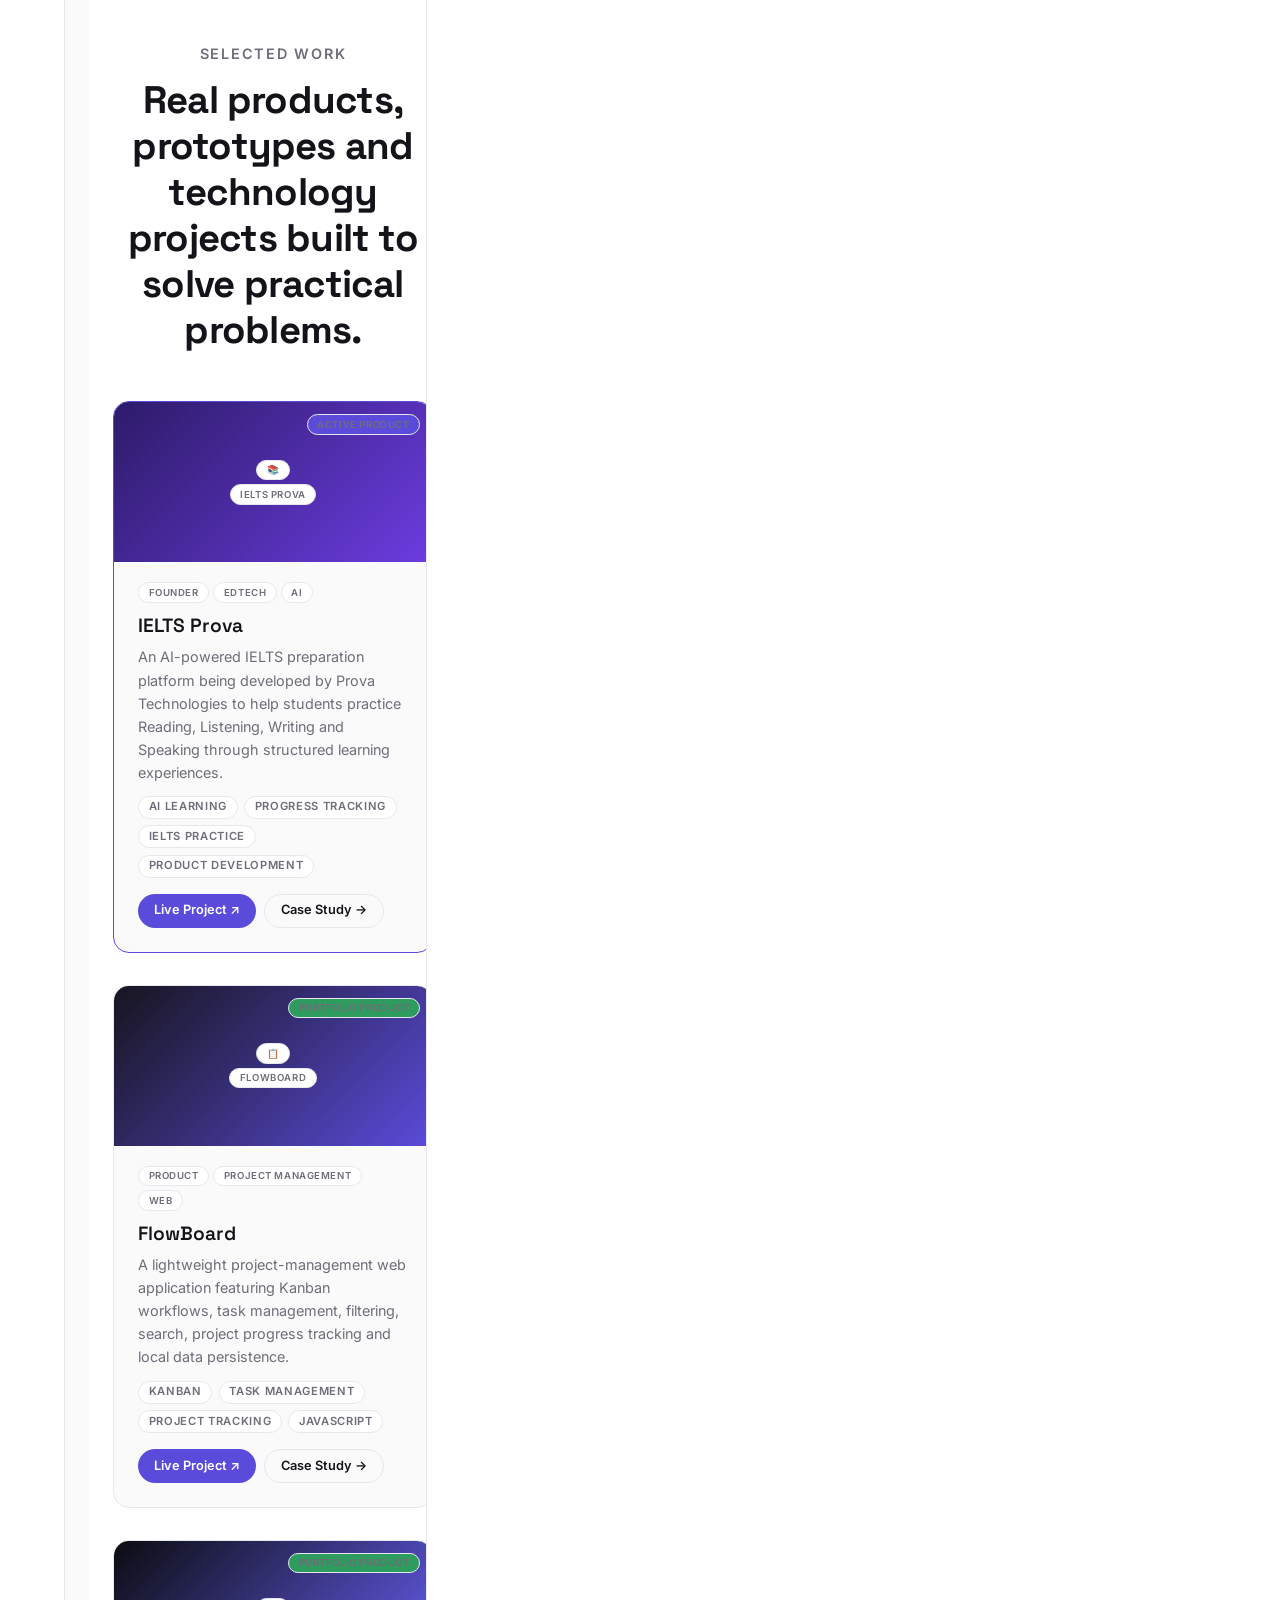
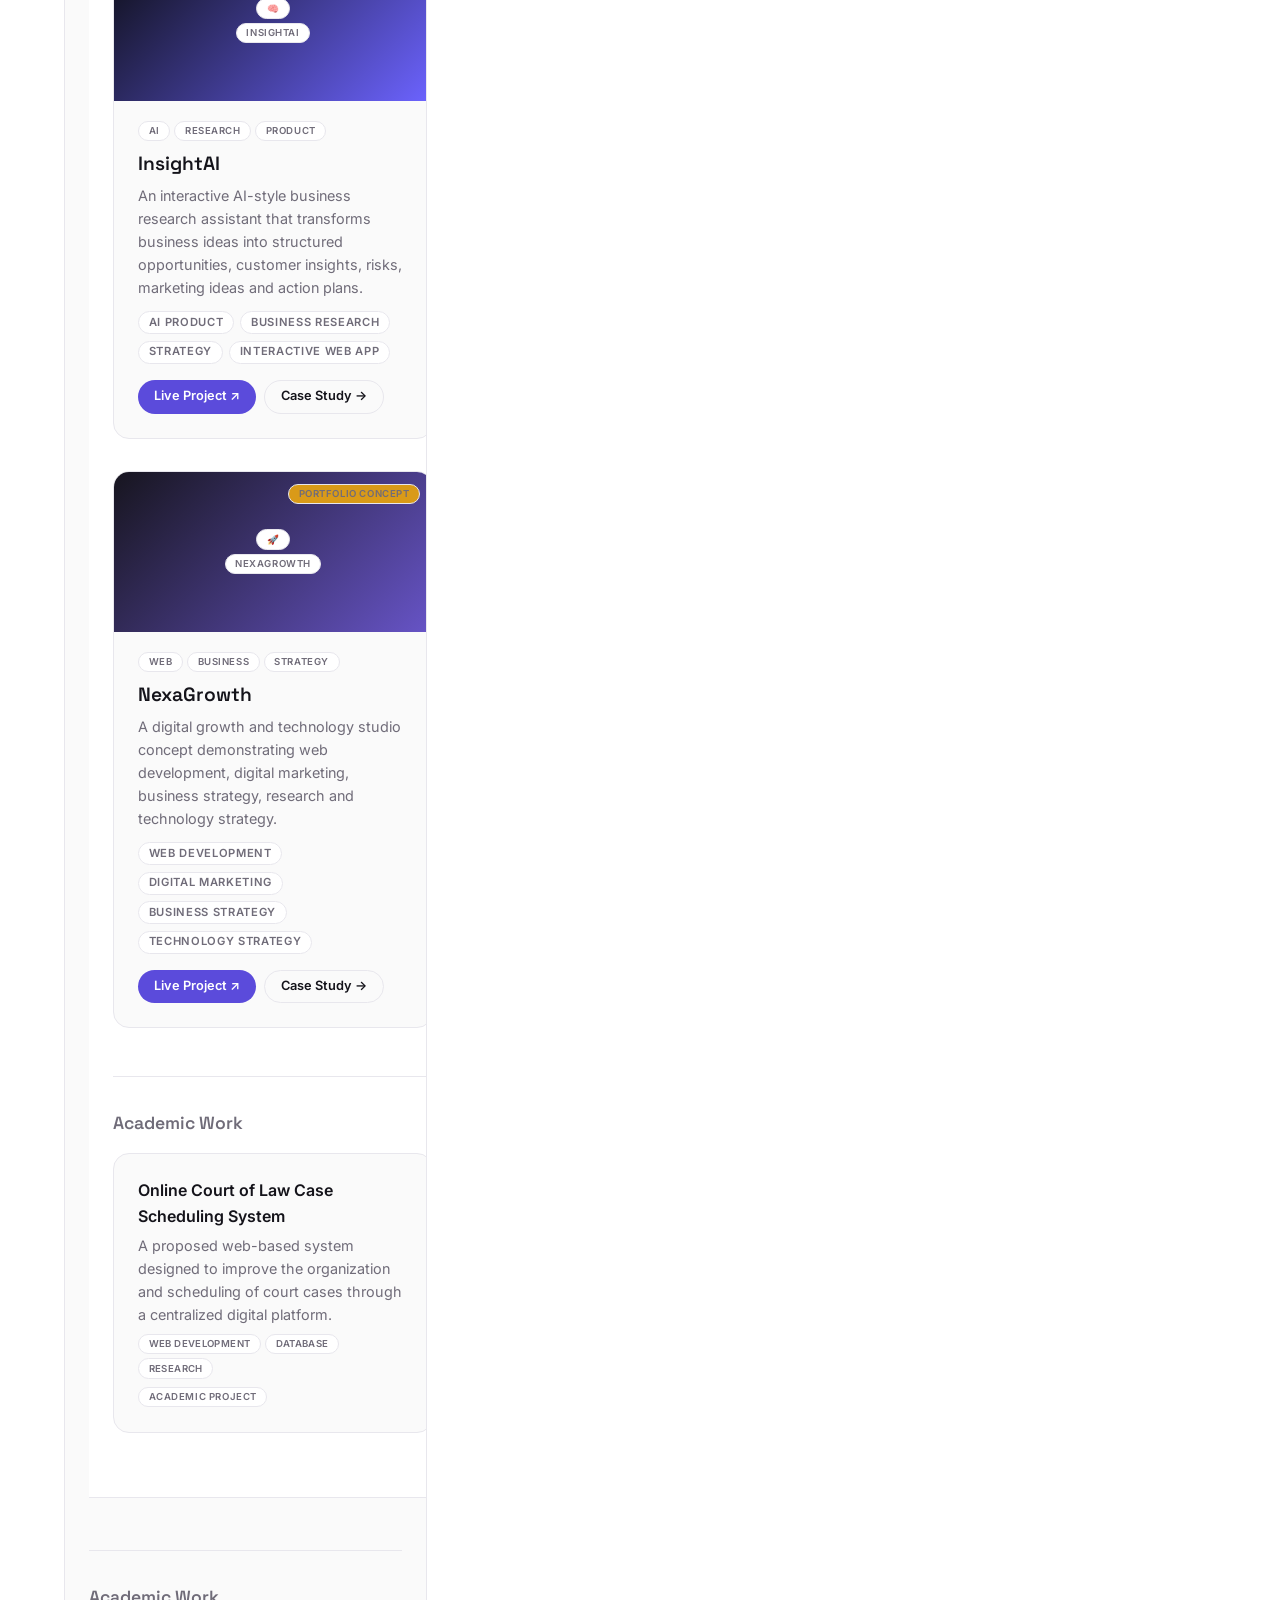
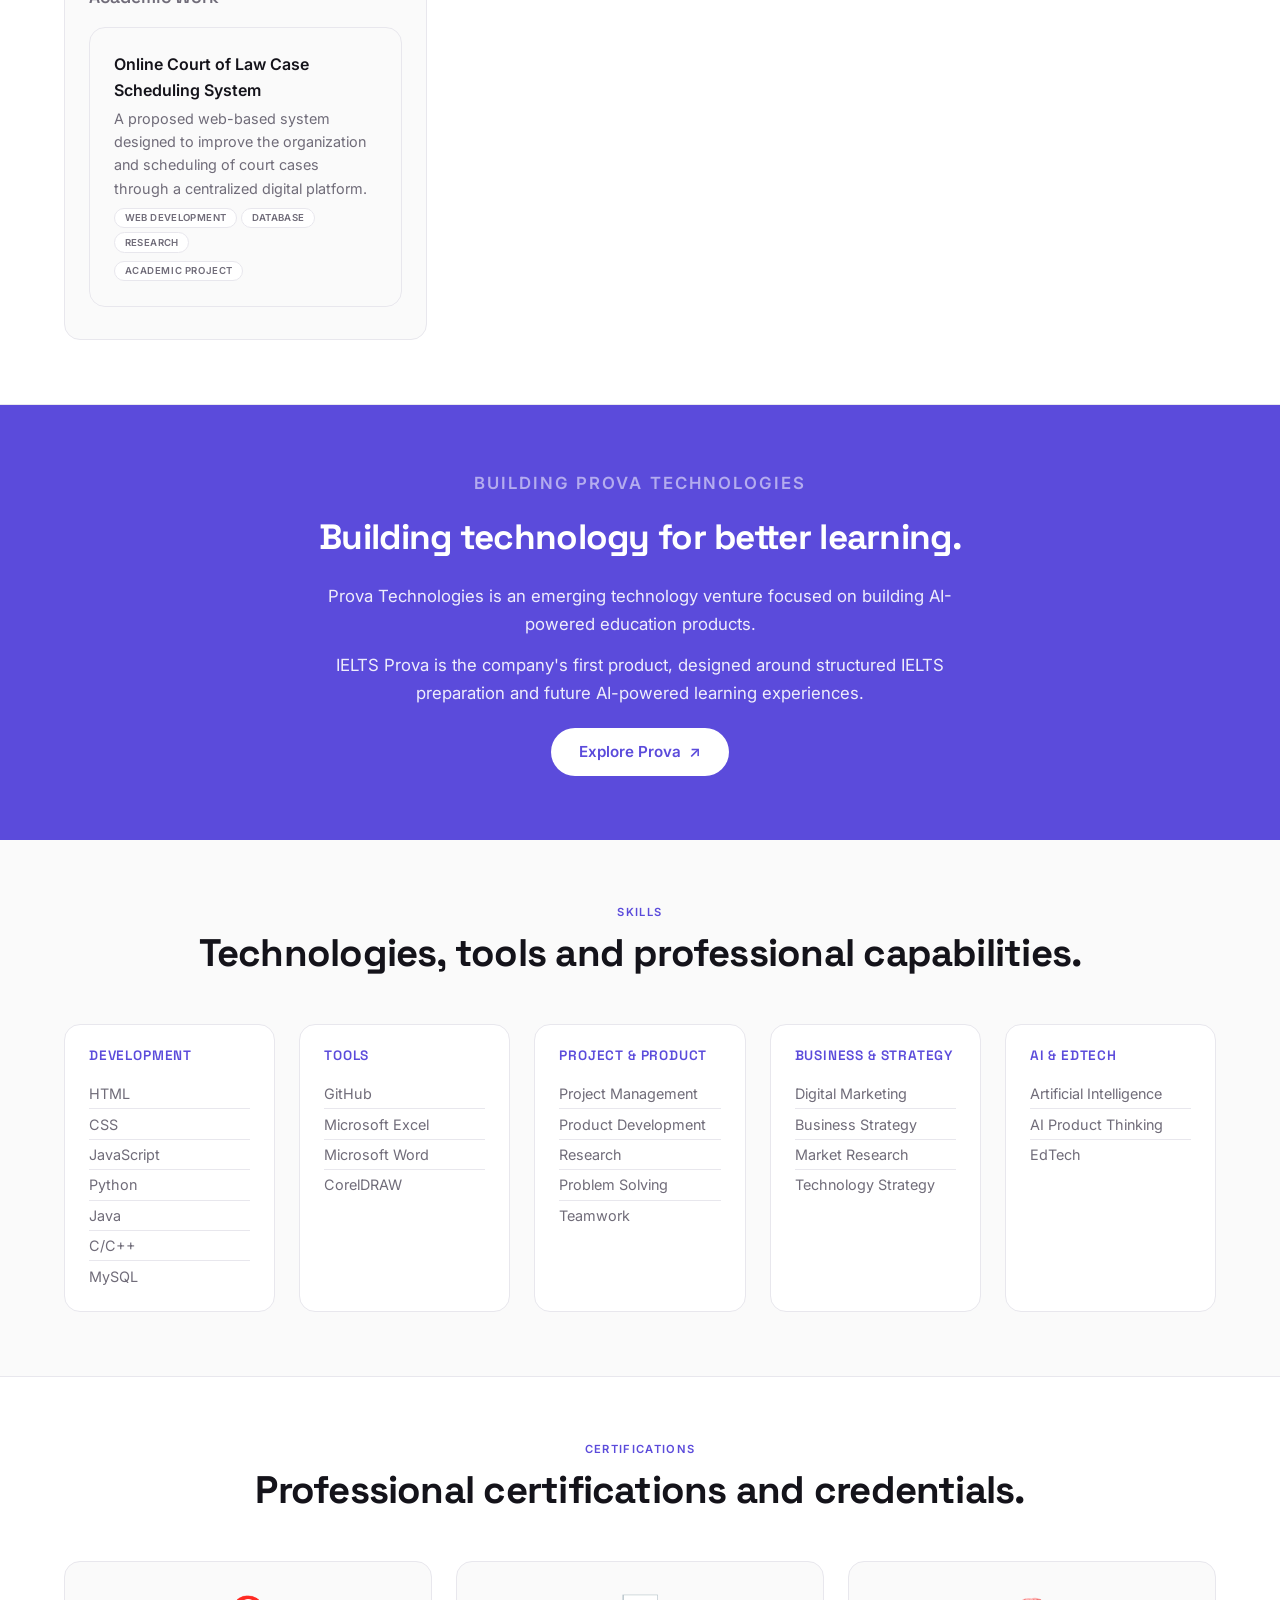
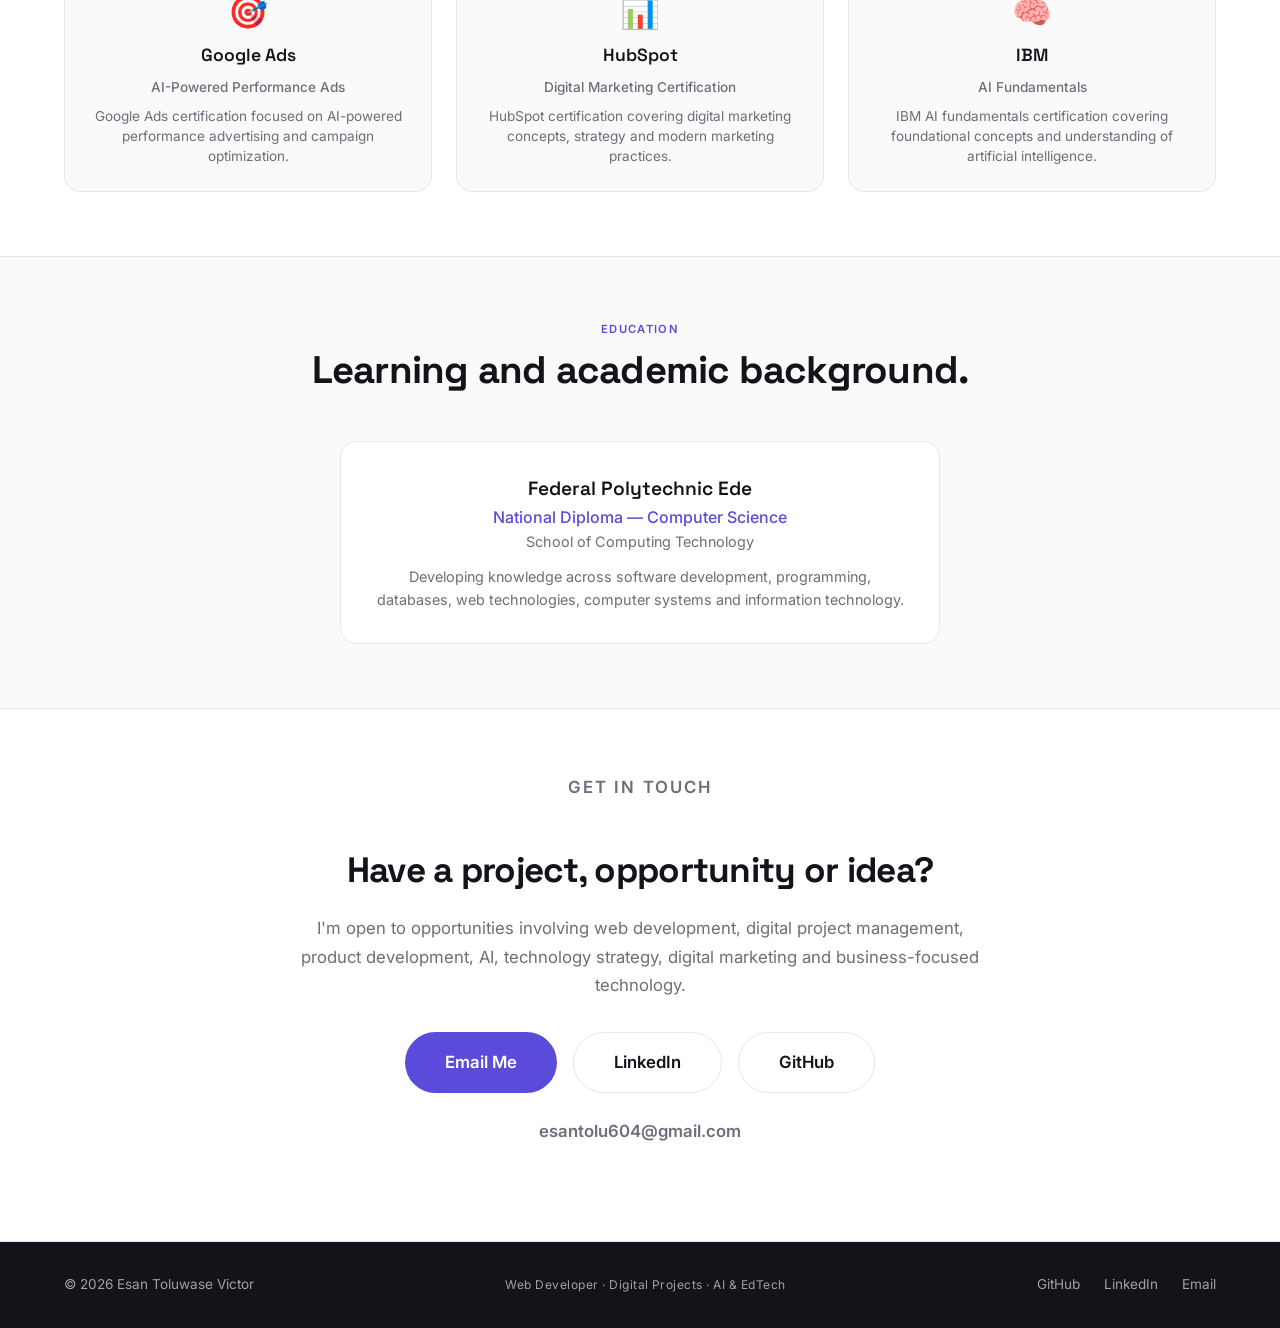
==== commit f48d2a2a: "Refactor projects section and update project details Removed NexaGrowth project details and added a " ====
--- a/index.html
+++ b/index.html
@@ -341,22 +341,153 @@
                                 <span>WEB</span>
                                 <span>BUSINESS</span>
                                 <span>STRATEGY</span>
-                            </div>
-                            <h3>NexaGrowth</h3>
-                            <p>A digital growth and technology studio concept demonstrating web development, digital marketing, business strategy, research and technology strategy.</p>
-                            <div class="project-features">
-                                <span>Web Development</span>
-                                <span>Digital Marketing</span>
-                                <span>Business Strategy</span>
-                                <span>Technology Strategy</span>
-                            </div>
-                            <div class="project-links">
-                                <a href="https://esantoluwase.github.io/nexagrowth/" target="_blank" rel="noopener noreferrer" class="btn btn-primary btn-small">View Project ↗</a>
-                                <a href="https://github.com/esantoluwase/nexagrowth" target="_blank" rel="noopener noreferrer" class="btn btn-secondary btn-small">GitHub ↗</a>
-                            </div>
-                        </div>
-                    </article>
-                </div>
+<!-- ===== PROJECTS SECTION ===== -->
+<section id="projects" class="projects" aria-labelledby="projects-heading">
+    <div class="container">
+        <div class="section-header">
+            <p class="section-eyebrow">Selected Work</p>
+            <h2 id="projects-heading">Real products, prototypes and technology projects built to solve practical problems.</h2>
+        </div>
+        <div class="projects-grid">
+            <!-- Project 1: IELTS Prova -->
+            <article class="project-card featured">
+                <div class="project-preview">
+                    <div class="project-placeholder" style="background: linear-gradient(135deg, #2D1B69, #6C3CE1);">
+                        <span class="placeholder-icon">📚</span>
+                        <span class="placeholder-text">IELTS Prova</span>
+                    </div>
+                    <span class="project-status active">Active Product</span>
+                </div>
+                <div class="project-content">
+                    <div class="project-tags">
+                        <span>FOUNDER</span>
+                        <span>EDTECH</span>
+                        <span>AI</span>
+                    </div>
+                    <h3>IELTS Prova</h3>
+                    <p>An AI-powered IELTS preparation platform being developed by Prova Technologies to help students practice Reading, Listening, Writing and Speaking through structured learning experiences.</p>
+                    <div class="project-features">
+                        <span>AI Learning</span>
+                        <span>Progress Tracking</span>
+                        <span>IELTS Practice</span>
+                        <span>Product Development</span>
+                    </div>
+                    <div class="project-links">
+                        <a href="https://esantoluwase.github.io/IELTSPROVA-/" target="_blank" rel="noopener noreferrer" class="btn btn-primary btn-small">Live Project ↗</a>
+                        <a href="projects/ielts-prova.html" class="btn btn-secondary btn-small">Case Study →</a>
+                    </div>
+                </div>
+            </article>
+
+            <!-- Project 2: FlowBoard -->
+            <article class="project-card">
+                <div class="project-preview">
+                    <div class="project-placeholder" style="background: linear-gradient(135deg, #17151F, #5B4BDB);">
+                        <span class="placeholder-icon">📋</span>
+                        <span class="placeholder-text">FlowBoard</span>
+                    </div>
+                    <span class="project-status portfolio">Portfolio Product</span>
+                </div>
+                <div class="project-content">
+                    <div class="project-tags">
+                        <span>PRODUCT</span>
+                        <span>PROJECT MANAGEMENT</span>
+                        <span>WEB</span>
+                    </div>
+                    <h3>FlowBoard</h3>
+                    <p>A lightweight project-management web application featuring Kanban workflows, task management, filtering, search, project progress tracking and local data persistence.</p>
+                    <div class="project-features">
+                        <span>Kanban</span>
+                        <span>Task Management</span>
+                        <span>Project Tracking</span>
+                        <span>JavaScript</span>
+                    </div>
+                    <div class="project-links">
+                        <a href="https://esantoluwase.github.io/flowboard/" target="_blank" rel="noopener noreferrer" class="btn btn-primary btn-small">Live Project ↗</a>
+                        <a href="projects/flowboard.html" class="btn btn-secondary btn-small">Case Study →</a>
+                    </div>
+                </div>
+            </article>
+
+            <!-- Project 3: InsightAI -->
+            <article class="project-card">
+                <div class="project-preview">
+                    <div class="project-placeholder" style="background: linear-gradient(135deg, #0B0C10, #6C63FF);">
+                        <span class="placeholder-icon">🧠</span>
+                        <span class="placeholder-text">InsightAI</span>
+                    </div>
+                    <span class="project-status portfolio">Portfolio Product</span>
+                </div>
+                <div class="project-content">
+                    <div class="project-tags">
+                        <span>AI</span>
+                        <span>RESEARCH</span>
+                        <span>PRODUCT</span>
+                    </div>
+                    <h3>InsightAI</h3>
+                    <p>An interactive AI-style business research assistant that transforms business ideas into structured opportunities, customer insights, risks, marketing ideas and action plans.</p>
+                    <div class="project-features">
+                        <span>AI Product</span>
+                        <span>Business Research</span>
+                        <span>Strategy</span>
+                        <span>Interactive Web App</span>
+                    </div>
+                    <div class="project-links">
+                        <a href="https://esantoluwase.github.io/insightai/" target="_blank" rel="noopener noreferrer" class="btn btn-primary btn-small">Live Project ↗</a>
+                        <a href="projects/insightai.html" class="btn btn-secondary btn-small">Case Study →</a>
+                    </div>
+                </div>
+            </article>
+
+            <!-- Project 4: NexaGrowth -->
+            <article class="project-card">
+                <div class="project-preview">
+                    <div class="project-placeholder" style="background: linear-gradient(135deg, #17151F, #6754C7);">
+                        <span class="placeholder-icon">🚀</span>
+                        <span class="placeholder-text">NexaGrowth</span>
+                    </div>
+                    <span class="project-status concept">Portfolio Concept</span>
+                </div>
+                <div class="project-content">
+                    <div class="project-tags">
+                        <span>WEB</span>
+                        <span>BUSINESS</span>
+                        <span>STRATEGY</span>
+                    </div>
+                    <h3>NexaGrowth</h3>
+                    <p>A digital growth and technology studio concept demonstrating web development, digital marketing, business strategy, research and technology strategy.</p>
+                    <div class="project-features">
+                        <span>Web Development</span>
+                        <span>Digital Marketing</span>
+                        <span>Business Strategy</span>
+                        <span>Technology Strategy</span>
+                    </div>
+                    <div class="project-links">
+                        <a href="https://esantoluwase.github.io/nexagrowth/" target="_blank" rel="noopener noreferrer" class="btn btn-primary btn-small">Live Project ↗</a>
+                        <a href="projects/nexagrowth.html" class="btn btn-secondary btn-small">Case Study →</a>
+                    </div>
+                </div>
+            </article>
+        </div>
+
+        <!-- Academic Project -->
+        <div class="academic-section">
+            <h3>Academic Work</h3>
+            <div class="academic-card">
+                <div class="academic-content">
+                    <h4>Online Court of Law Case Scheduling System</h4>
+                    <p>A proposed web-based system designed to improve the organization and scheduling of court cases through a centralized digital platform.</p>
+                    <div class="academic-tags">
+                        <span>Web Development</span>
+                        <span>Database</span>
+                        <span>Research</span>
+                    </div>
+                    <span class="academic-badge">Academic Project</span>
+                </div>
+            </div>
+        </div>
+    </div>
+                            </section>
 
                 <!-- Academic Project -->
                 <div class="academic-section">
--- a/style.css
+++ b/style.css
@@ -0,0 +1,1076 @@
+/* ===== RESET & BASE ===== */
+*,
+*::before,
+*::after {
+    margin: 0;
+    padding: 0;
+    box-sizing: border-box;
+}
+
+:root {
+    --color-bg: #FAFAFA;
+    --color-dark: #14131A;
+    --color-accent: #5B4BDB;
+    --color-accent-light: #7A6DE0;
+    --color-accent-dark: #4A3DB5;
+    --color-white: #FFFFFF;
+    --color-muted: #706C79;
+    --color-border: #E8E7ED;
+    --font-heading: 'Space Grotesk', sans-serif;
+    --font-body: 'Inter', sans-serif;
+    --max-width: 1200px;
+    --header-height: 68px;
+    --radius: 16px;
+    --shadow-sm: 0 2px 8px rgba(0, 0, 0, 0.04);
+    --shadow-md: 0 8px 30px rgba(0, 0, 0, 0.06);
+    --shadow-lg: 0 20px 60px rgba(0, 0, 0, 0.08);
+}
+
+html {
+    scroll-behavior: smooth;
+}
+
+body {
+    font-family: var(--font-body);
+    background: var(--color-bg);
+    color: var(--color-dark);
+    line-height: 1.6;
+    -webkit-font-smoothing: antialiased;
+    -moz-osx-font-smoothing: grayscale;
+}
+
+a {
+    color: var(--color-accent);
+    text-decoration: none;
+}
+a:hover,
+a:focus-visible {
+    text-decoration: underline;
+}
+
+/* ===== SKIP LINK ===== */
+.skip-link {
+    position: absolute;
+    top: -100%;
+    left: 1rem;
+    padding: 0.75rem 1.5rem;
+    background: var(--color-accent);
+    color: #fff;
+    border-radius: var(--radius);
+    z-index: 10000;
+    font-weight: 600;
+    transition: top 0.2s;
+}
+.skip-link:focus {
+    top: 1rem;
+    text-decoration: none;
+}
+
+/* ===== CONTAINER ===== */
+.container {
+    max-width: var(--max-width);
+    margin: 0 auto;
+    padding: 0 1.5rem;
+}
+
+/* ===== HEADER ===== */
+.site-header {
+    position: fixed;
+    top: 0;
+    left: 0;
+    right: 0;
+    z-index: 1000;
+    background: rgba(250, 250, 250, 0.92);
+    backdrop-filter: blur(12px);
+    -webkit-backdrop-filter: blur(12px);
+    border-bottom: 1px solid var(--color-border);
+    height: var(--header-height);
+    display: flex;
+    align-items: center;
+}
+.header-container {
+    width: 100%;
+    display: flex;
+    justify-content: space-between;
+    align-items: center;
+}
+.logo a {
+    text-decoration: none;
+}
+.logo-text {
+    font-family: var(--font-heading);
+    font-weight: 700;
+    font-size: 1.4rem;
+    color: var(--color-dark);
+    letter-spacing: -0.02em;
+}
+.logo-accent {
+    color: var(--color-accent);
+}
+
+.nav-list {
+    display: flex;
+    gap: 2rem;
+    list-style: none;
+    align-items: center;
+}
+.nav-link {
+    font-size: 0.9rem;
+    font-weight: 500;
+    color: var(--color-dark);
+    text-decoration: none;
+    transition: color 0.2s;
+    position: relative;
+}
+.nav-link:hover,
+.nav-link:focus-visible {
+    color: var(--color-accent);
+    text-decoration: none;
+}
+.nav-link::after {
+    content: '';
+    position: absolute;
+    bottom: -4px;
+    left: 0;
+    width: 0;
+    height: 2px;
+    background: var(--color-accent);
+    transition: width 0.25s ease;
+}
+.nav-link:hover::after,
+.nav-link:focus-visible::after {
+    width: 100%;
+}
+.nav-cta {
+    background: var(--color-accent);
+    color: #fff !important;
+    padding: 0.5rem 1.25rem;
+    border-radius: 100px;
+    transition: background 0.2s, transform 0.15s;
+}
+.nav-cta:hover {
+    background: var(--color-accent-dark);
+    color: #fff !important;
+    text-decoration: none;
+}
+.nav-cta::after {
+    display: none;
+}
+
+/* ===== HAMBURGER ===== */
+.nav-toggle {
+    display: none;
+    background: none;
+    border: none;
+    cursor: pointer;
+    padding: 0.5rem;
+    flex-direction: column;
+    gap: 5px;
+    width: 30px;
+    height: 30px;
+    justify-content: center;
+    align-items: center;
+}
+.hamburger-line {
+    display: block;
+    width: 24px;
+    height: 2px;
+    background: var(--color-dark);
+    border-radius: 2px;
+    transition: all 0.25s ease;
+    transform-origin: center;
+}
+.nav-toggle[aria-expanded="true"] .hamburger-line:nth-child(1) {
+    transform: translateY(7px) rotate(45deg);
+}
+.nav-toggle[aria-expanded="true"] .hamburger-line:nth-child(2) {
+    opacity: 0;
+    transform: scaleX(0);
+}
+.nav-toggle[aria-expanded="true"] .hamburger-line:nth-child(3) {
+    transform: translateY(-7px) rotate(-45deg);
+}
+
+/* ===== BUTTONS ===== */
+.btn {
+    display: inline-flex;
+    align-items: center;
+    gap: 0.5rem;
+    font-family: var(--font-body);
+    font-weight: 600;
+    font-size: 0.95rem;
+    padding: 0.75rem 1.75rem;
+    border-radius: 100px;
+    border: none;
+    cursor: pointer;
+    text-decoration: none;
+    transition: background 0.2s, transform 0.15s, box-shadow 0.2s;
+}
+.btn:hover,
+.btn:focus-visible {
+    text-decoration: none;
+    transform: translateY(-2px);
+}
+.btn-primary {
+    background: var(--color-accent);
+    color: #fff;
+}
+.btn-primary:hover,
+.btn-primary:focus-visible {
+    background: var(--color-accent-dark);
+    box-shadow: 0 8px 24px rgba(91, 75, 219, 0.3);
+}
+.btn-secondary {
+    background: transparent;
+    color: var(--color-dark);
+    border: 1.5px solid var(--color-border);
+}
+.btn-secondary:hover,
+.btn-secondary:focus-visible {
+    background: var(--color-white);
+    border-color: var(--color-dark);
+}
+.btn-large {
+    padding: 1rem 2.5rem;
+    font-size: 1.05rem;
+}
+.btn-small {
+    padding: 0.35rem 1rem;
+    font-size: 0.8rem;
+}
+
+/* ===== SECTION HEADERS ===== */
+.section-header {
+    text-align: center;
+    margin-bottom: 3rem;
+}
+.section-eyebrow {
+    font-size: 0.7rem;
+    font-weight: 600;
+    letter-spacing: 0.12em;
+    text-transform: uppercase;
+    color: var(--color-accent);
+}
+.section-header h2 {
+    font-family: var(--font-heading);
+    font-weight: 700;
+    font-size: 2.4rem;
+    letter-spacing: -0.02em;
+    line-height: 1.2;
+    margin-top: 0.5rem;
+}
+
+/* ===== HERO ===== */
+.hero {
+    padding: calc(var(--header-height) + 3rem) 0 3rem;
+    min-height: 100vh;
+    display: flex;
+    align-items: center;
+}
+.hero-container {
+    display: grid;
+    grid-template-columns: 1fr 1fr;
+    gap: 4rem;
+    align-items: center;
+}
+.hero-eyebrow {
+    font-size: 0.7rem;
+    font-weight: 600;
+    letter-spacing: 0.12em;
+    text-transform: uppercase;
+    color: var(--color-accent);
+    margin-bottom: 1rem;
+}
+.hero-heading {
+    font-family: var(--font-heading);
+    font-weight: 700;
+    font-size: 3.2rem;
+    line-height: 1.1;
+    letter-spacing: -0.03em;
+    margin-bottom: 1.25rem;
+}
+.hero-text {
+    font-size: 1.1rem;
+    color: var(--color-muted);
+    max-width: 540px;
+    margin-bottom: 1.5rem;
+}
+.hero-actions {
+    display: flex;
+    flex-wrap: wrap;
+    gap: 1rem;
+    margin-bottom: 2rem;
+}
+.hero-status {
+    display: flex;
+    flex-wrap: wrap;
+    gap: 1.5rem;
+    padding-top: 1.5rem;
+    border-top: 1px solid var(--color-border);
+}
+.status-item {
+    display: flex;
+    flex-direction: column;
+}
+.status-label {
+    font-size: 0.65rem;
+    font-weight: 600;
+    text-transform: uppercase;
+    letter-spacing: 0.06em;
+    color: var(--color-muted);
+}
+.status-value {
+    font-weight: 500;
+    font-size: 0.9rem;
+    color: var(--color-dark);
+}
+
+/* ===== HERO VISUAL ===== */
+.hero-visual {
+    display: flex;
+    justify-content: center;
+    align-items: center;
+}
+.visual-card {
+    background: var(--color-white);
+    border-radius: var(--radius);
+    padding: 2.5rem 2rem;
+    box-shadow: var(--shadow-lg);
+    border: 1px solid var(--color-border);
+    text-align: center;
+    width: 100%;
+    max-width: 400px;
+}
+.visual-initials {
+    font-family: var(--font-heading);
+    font-weight: 700;
+    font-size: 4rem;
+    color: var(--color-accent);
+    line-height: 1;
+    margin-bottom: 0.5rem;
+}
+.visual-title {
+    font-weight: 600;
+    font-size: 1.1rem;
+    color: var(--color-dark);
+}
+.visual-role {
+    font-size: 0.85rem;
+    color: var(--color-muted);
+    margin-top: 0.25rem;
+}
+.visual-tags {
+    display: flex;
+    flex-wrap: wrap;
+    justify-content: center;
+    gap: 0.5rem;
+    margin-top: 1rem;
+}
+.visual-tags span {
+    font-size: 0.6rem;
+    font-weight: 600;
+    letter-spacing: 0.04em;
+    text-transform: uppercase;
+    padding: 0.2rem 0.8rem;
+    background: var(--color-bg);
+    border-radius: 100px;
+    color: var(--color-muted);
+}
+
+/* ===== ABOUT ===== */
+.about {
+    padding: 4rem 0;
+    background: var(--color-white);
+    border-top: 1px solid var(--color-border);
+    border-bottom: 1px solid var(--color-border);
+}
+.about-grid {
+    display: grid;
+    grid-template-columns: 1fr 1fr;
+    gap: 3rem;
+}
+.about-content .section-eyebrow {
+    display: inline-block;
+}
+.about-content h2 {
+    font-family: var(--font-heading);
+    font-weight: 700;
+    font-size: 2.2rem;
+    letter-spacing: -0.02em;
+    line-height: 1.2;
+    margin: 0.5rem 0 1rem;
+}
+.about-content p {
+    color: var(--color-muted);
+    margin-bottom: 1rem;
+}
+.about-content p strong {
+    color: var(--color-dark);
+}
+.about-stats {
+    display: flex;
+    gap: 2.5rem;
+    margin-top: 1.5rem;
+    padding-top: 1.5rem;
+    border-top: 1px solid var(--color-border);
+}
+.about-stat .stat-number {
+    display: block;
+    font-family: var(--font-heading);
+    font-weight: 700;
+    font-size: 2rem;
+    color: var(--color-accent);
+}
+.about-stat .stat-label {
+    font-size: 0.85rem;
+    color: var(--color-muted);
+}
+
+.about-capabilities h3 {
+    font-family: var(--font-heading);
+    font-weight: 600;
+    font-size: 1.1rem;
+    margin-bottom: 1rem;
+}
+.capabilities-grid {
+    display: grid;
+    grid-template-columns: 1fr 1fr;
+    gap: 1rem;
+}
+.capability-card {
+    background: var(--color-bg);
+    padding: 1.25rem;
+    border-radius: var(--radius);
+    border: 1px solid var(--color-border);
+    transition: transform 0.2s, box-shadow 0.2s;
+}
+.capability-card:hover {
+    transform: translateY(-2px);
+    box-shadow: var(--shadow-sm);
+}
+.capability-icon {
+    font-size: 1.5rem;
+}
+.capability-card h4 {
+    font-weight: 600;
+    font-size: 0.95rem;
+    margin: 0.25rem 0 0.25rem;
+}
+.capability-card p {
+    font-size: 0.85rem;
+    color: var(--color-muted);
+    line-height: 1.5;
+}
+.capability-tags {
+    display: flex;
+    flex-wrap: wrap;
+    gap: 0.25rem;
+    margin-top: 0.5rem;
+}
+.capability-tags span {
+    font-size: 0.6rem;
+    font-weight: 600;
+    letter-spacing: 0.04em;
+    text-transform: uppercase;
+    padding: 0.1rem 0.6rem;
+    background: var(--color-white);
+    border-radius: 100px;
+    color: var(--color-muted);
+    border: 1px solid var(--color-border);
+}
+
+/* ===== EXPERIENCE ===== */
+.experience {
+    padding: 4rem 0;
+}
+.experience-grid {
+    display: grid;
+    grid-template-columns: repeat(auto-fit, minmax(280px, 1fr));
+    gap: 1.5rem;
+}
+.experience-card {
+    background: var(--color-white);
+    padding: 1.5rem;
+    border-radius: var(--radius);
+    border: 1px solid var(--color-border);
+    transition: transform 0.2s, box-shadow 0.2s;
+}
+.experience-card:hover {
+    transform: translateY(-3px);
+    box-shadow: var(--shadow-md);
+}
+.experience-card.featured {
+    border-color: var(--color-accent);
+    background: var(--color-white);
+}
+.exp-tag {
+    display: inline-block;
+    font-size: 0.6rem;
+    font-weight: 700;
+    text-transform: uppercase;
+    letter-spacing: 0.06em;
+    padding: 0.15rem 0.7rem;
+    border-radius: 100px;
+    background: var(--color-accent);
+    color: #fff;
+    margin-bottom: 0.5rem;
+}
+.experience-card h3 {
+    font-family: var(--font-heading);
+    font-weight: 600;
+    font-size: 1.1rem;
+}
+.exp-company {
+    font-weight: 500;
+    color: var(--color-muted);
+}
+.exp-date {
+    font-size: 0.8rem;
+    color: var(--color-muted);
+    margin: 0.1rem 0 0.75rem;
+}
+.exp-description {
+    font-size: 0.9rem;
+    color: var(--color-muted);
+    line-height: 1.6;
+}
+.exp-tags {
+    display: flex;
+    flex-wrap: wrap;
+    gap: 0.25rem;
+    margin-top: 0.75rem;
+}
+.exp-tags span {
+    font-size: 0.6rem;
+    font-weight: 600;
+    letter-spacing: 0.04em;
+    text-transform: uppercase;
+    padding: 0.1rem 0.6rem;
+    background: var(--color-bg);
+    border-radius: 100px;
+    color: var(--color-muted);
+    border: 1px solid var(--color-border);
+}
+
+/* ===== PROJECTS ===== */
+.projects {
+    padding: 4rem 0;
+    background: var(--color-white);
+    border-top: 1px solid var(--color-border);
+    border-bottom: 1px solid var(--color-border);
+}
+.projects-grid {
+    display: grid;
+    grid-template-columns: repeat(auto-fit, minmax(320px, 1fr));
+    gap: 2rem;
+}
+.project-card {
+    background: var(--color-bg);
+    border-radius: var(--radius);
+    border: 1px solid var(--color-border);
+    overflow: hidden;
+    transition: transform 0.2s, box-shadow 0.2s;
+}
+.project-card:hover {
+    transform: translateY(-4px);
+    box-shadow: var(--shadow-md);
+}
+.project-card.featured {
+    border-color: var(--color-accent);
+}
+.project-preview {
+    position: relative;
+    height: 160px;
+    overflow: hidden;
+}
+.project-placeholder {
+    width: 100%;
+    height: 100%;
+    display: flex;
+    flex-direction: column;
+    align-items: center;
+    justify-content: center;
+    color: rgba(255, 255, 255, 0.9);
+}
+.placeholder-icon {
+    font-size: 2.5rem;
+}
+.placeholder-text {
+    font-weight: 600;
+    font-size: 1.1rem;
+    margin-top: 0.25rem;
+    letter-spacing: 0.04em;
+}
+.project-status {
+    position: absolute;
+    top: 0.75rem;
+    right: 0.75rem;
+    font-size: 0.6rem;
+    font-weight: 700;
+    text-transform: uppercase;
+    letter-spacing: 0.06em;
+    padding: 0.15rem 0.7rem;
+    border-radius: 100px;
+    background: rgba(0, 0, 0, 0.6);
+    color: #fff;
+}
+.project-status.active {
+    background: var(--color-accent);
+}
+.project-status.portfolio {
+    background: #2E9B5F;
+}
+.project-status.concept {
+    background: #D99A18;
+}
+.project-content {
+    padding: 1.25rem 1.5rem 1.5rem;
+}
+.project-tags {
+    display: flex;
+    flex-wrap: wrap;
+    gap: 0.25rem;
+    margin-bottom: 0.5rem;
+}
+.project-tags span {
+    font-size: 0.6rem;
+    font-weight: 600;
+    letter-spacing: 0.06em;
+    text-transform: uppercase;
+    padding: 0.1rem 0.6rem;
+    background: var(--color-white);
+    border-radius: 100px;
+    color: var(--color-muted);
+    border: 1px solid var(--color-border);
+}
+.project-content h3 {
+    font-family: var(--font-heading);
+    font-weight: 600;
+    font-size: 1.2rem;
+}
+.project-content p {
+    font-size: 0.9rem;
+    color: var(--color-muted);
+    margin: 0.25rem 0 0.75rem;
+    line-height: 1.6;
+}
+.project-features {
+    display: flex;
+    flex-wrap: wrap;
+    gap: 0.4rem;
+    margin-bottom: 1rem;
+}
+.project-features span {
+    font-size: 0.7rem;
+    padding: 0.1rem 0.6rem;
+    background: var(--color-white);
+    border-radius: 100px;
+    color: var(--color-muted);
+    border: 1px solid var(--color-border);
+}
+.project-links {
+    display: flex;
+    flex-wrap: wrap;
+    gap: 0.5rem;
+}
+
+/* ===== ACADEMIC SECTION ===== */
+.academic-section {
+    margin-top: 3rem;
+    padding-top: 2rem;
+    border-top: 1px solid var(--color-border);
+}
+.academic-section h3 {
+    font-family: var(--font-heading);
+    font-weight: 600;
+    font-size: 1.1rem;
+    margin-bottom: 1rem;
+    color: var(--color-muted);
+}
+.academic-card {
+    background: var(--color-bg);
+    padding: 1.5rem;
+    border-radius: var(--radius);
+    border: 1px solid var(--color-border);
+    max-width: 600px;
+}
+.academic-content h4 {
+    font-weight: 600;
+    font-size: 1rem;
+}
+.academic-content p {
+    font-size: 0.9rem;
+    color: var(--color-muted);
+    margin: 0.25rem 0 0.5rem;
+}
+.academic-tags {
+    display: flex;
+    flex-wrap: wrap;
+    gap: 0.25rem;
+}
+.academic-tags span {
+    font-size: 0.6rem;
+    font-weight: 600;
+    letter-spacing: 0.04em;
+    text-transform: uppercase;
+    padding: 0.1rem 0.6rem;
+    background: var(--color-white);
+    border-radius: 100px;
+    color: var(--color-muted);
+    border: 1px solid var(--color-border);
+}
+.academic-badge {
+    display: inline-block;
+    margin-top: 0.5rem;
+    font-size: 0.6rem;
+    font-weight: 700;
+    text-transform: uppercase;
+    letter-spacing: 0.06em;
+    padding: 0.15rem 0.7rem;
+    border-radius: 100px;
+    background: var(--color-muted);
+    color: #fff;
+}
+
+/* ===== FOUNDER ===== */
+.founder {
+    padding: 4rem 0;
+    background: var(--color-accent);
+    color: #fff;
+}
+.founder-content {
+    text-align: center;
+    max-width: 680px;
+    margin: 0 auto;
+}
+.founder-content .section-eyebrow {
+    color: rgba(255, 255, 255, 0.6);
+}
+.founder-content h2 {
+    font-family: var(--font-heading);
+    font-weight: 700;
+    font-size: 2.2rem;
+    letter-spacing: -0.02em;
+    margin: 0.5rem 0 1rem;
+}
+.founder-content p {
+    font-size: 1.05rem;
+    opacity: 0.9;
+    line-height: 1.7;
+    margin-bottom: 0.75rem;
+}
+.founder-content .btn-primary {
+    background: #fff;
+    color: var(--color-accent);
+    margin-top: 0.5rem;
+}
+.founder-content .btn-primary:hover {
+    background: var(--color-bg);
+    box-shadow: 0 8px 24px rgba(0, 0, 0, 0.2);
+}
+
+/* ===== SKILLS ===== */
+.skills {
+    padding: 4rem 0;
+}
+.skills-grid {
+    display: grid;
+    grid-template-columns: repeat(auto-fit, minmax(180px, 1fr));
+    gap: 1.5rem;
+}
+.skill-category {
+    background: var(--color-white);
+    padding: 1.25rem 1.5rem;
+    border-radius: var(--radius);
+    border: 1px solid var(--color-border);
+}
+.skill-category h3 {
+    font-family: var(--font-heading);
+    font-weight: 600;
+    font-size: 0.85rem;
+    text-transform: uppercase;
+    letter-spacing: 0.06em;
+    color: var(--color-accent);
+    margin-bottom: 0.75rem;
+}
+.skill-category ul {
+    list-style: none;
+}
+.skill-category ul li {
+    font-size: 0.9rem;
+    padding: 0.2rem 0;
+    color: var(--color-muted);
+    border-bottom: 1px solid var(--color-border);
+}
+.skill-category ul li:last-child {
+    border-bottom: none;
+}
+
+/* ===== CERTIFICATIONS ===== */
+.certifications {
+    padding: 4rem 0;
+    background: var(--color-white);
+    border-top: 1px solid var(--color-border);
+    border-bottom: 1px solid var(--color-border);
+}
+.certs-grid {
+    display: grid;
+    grid-template-columns: repeat(auto-fit, minmax(240px, 1fr));
+    gap: 1.5rem;
+}
+.cert-card {
+    background: var(--color-bg);
+    padding: 1.5rem;
+    border-radius: var(--radius);
+    border: 1px solid var(--color-border);
+    text-align: center;
+    transition: transform 0.2s, box-shadow 0.2s;
+}
+.cert-card:hover {
+    transform: translateY(-3px);
+    box-shadow: var(--shadow-md);
+}
+.cert-icon {
+    font-size: 2rem;
+}
+.cert-card h3 {
+    font-family: var(--font-heading);
+    font-weight: 600;
+    font-size: 1.1rem;
+    margin: 0.25rem 0 0.1rem;
+}
+.cert-subtitle {
+    font-size: 0.8rem;
+    color: var(--color-accent);
+    font-weight: 500;
+}
+.cert-card p {
+    font-size: 0.85rem;
+    color: var(--color-muted);
+    margin-top: 0.5rem;
+    line-height: 1.5;
+}
+
+/* ===== EDUCATION ===== */
+.education {
+    padding: 4rem 0;
+}
+.education-card {
+    max-width: 600px;
+    margin: 0 auto;
+    background: var(--color-white);
+    padding: 2rem;
+    border-radius: var(--radius);
+    border: 1px solid var(--color-border);
+    text-align: center;
+}
+.education-card h3 {
+    font-family: var(--font-heading);
+    font-weight: 600;
+    font-size: 1.2rem;
+}
+.edu-degree {
+    font-weight: 500;
+    color: var(--color-accent);
+}
+.edu-school {
+    font-size: 0.9rem;
+    color: var(--color-muted);
+}
+.edu-description {
+    font-size: 0.9rem;
+    color: var(--color-muted);
+    margin-top: 0.75rem;
+    line-height: 1.6;
+}
+
+/* ===== CONTACT ===== */
+.contact {
+    padding: 4rem 0;
+    background: var(--color-white);
+    border-top: 1px solid var(--color-border);
+}
+.contact-content {
+    text-align: center;
+    max-width: 680px;
+    margin: 0 auto;
+}
+.contact-content .section-eyebrow {
+    display: inline-block;
+}
+.contact-content h2 {
+    font-family: var(--font-heading);
+    font-weight: 700;
+    font-size: 2.2rem;
+    letter-spacing: -0.02em;
+    margin: 0.5rem 0 1rem;
+}
+.contact-content p {
+    font-size: 1.05rem;
+    color: var(--color-muted);
+    line-height: 1.7;
+    margin-bottom: 2rem;
+}
+.contact-links {
+    display: flex;
+    flex-wrap: wrap;
+    justify-content: center;
+    gap: 1rem;
+}
+.contact-email {
+    margin-top: 1.5rem;
+    font-weight: 600;
+    color: var(--color-dark);
+}
+
+/* ===== FOOTER ===== */
+.site-footer {
+    padding: 2rem 0;
+    background: var(--color-dark);
+    color: rgba(255, 255, 255, 0.6);
+    border-top: 1px solid var(--color-border);
+}
+.footer-container {
+    display: flex;
+    justify-content: space-between;
+    align-items: center;
+    flex-wrap: wrap;
+    gap: 1rem;
+    font-size: 0.85rem;
+}
+.footer-container a {
+    color: rgba(255, 255, 255, 0.6);
+    text-decoration: none;
+    transition: color 0.2s;
+}
+.footer-container a:hover {
+    color: #fff;
+    text-decoration: underline;
+}
+.footer-tagline {
+    font-size: 0.75rem;
+    letter-spacing: 0.04em;
+}
+.footer-links {
+    display: flex;
+    gap: 1.5rem;
+}
+
+/* ===== RESPONSIVE ===== */
+@media (max-width: 1024px) {
+    .hero-heading { font-size: 2.8rem; }
+    .hero-container { gap: 2.5rem; }
+    .about-grid { grid-template-columns: 1fr; gap: 2rem; }
+}
+
+@media (max-width: 820px) {
+    .hero-container {
+        grid-template-columns: 1fr;
+        gap: 2.5rem;
+        text-align: center;
+    }
+    .hero-text { margin-left: auto; margin-right: auto; }
+    .hero-actions { justify-content: center; }
+    .hero-status { justify-content: center; }
+    .hero-visual { max-width: 400px; margin: 0 auto; width: 100%; }
+    .about-content { text-align: center; }
+    .about-stats { justify-content: center; }
+    .capabilities-grid { grid-template-columns: 1fr 1fr; }
+    .section-header h2 { font-size: 2rem; }
+    .projects-grid { grid-template-columns: 1fr; max-width: 480px; margin: 0 auto; }
+}
+
+@media (max-width: 640px) {
+    :root { --header-height: 64px; }
+    .nav-toggle { display: flex; }
+    .primary-nav {
+        position: absolute;
+        top: var(--header-height);
+        left: 0;
+        right: 0;
+        background: var(--color-white);
+        border-bottom: 1px solid var(--color-border);
+        padding: 1.5rem;
+        box-shadow: var(--shadow-md);
+        opacity: 0;
+        visibility: hidden;
+        transform: translateY(-8px);
+        transition: opacity 0.25s ease, transform 0.25s ease, visibility 0.25s;
+    }
+    .primary-nav.is-open {
+        opacity: 1;
+        visibility: visible;
+        transform: translateY(0);
+    }
+    .nav-list {
+        flex-direction: column;
+        gap: 1.25rem;
+        width: 100%;
+    }
+    .nav-link {
+        font-size: 1rem;
+        display: block;
+        padding: 0.25rem 0;
+    }
+    .nav-cta {
+        padding: 0.6rem 2rem;
+        text-align: center;
+        display: inline-block;
+    }
+    .nav-cta::after { display: none; }
+
+    .hero-heading { font-size: 2.2rem; }
+    .hero-text { font-size: 1rem; }
+    .hero-actions { flex-direction: column; align-items: center; }
+    .hero-status { flex-direction: column; align-items: center; gap: 0.75rem; }
+    .status-item { align-items: center; }
+    .btn { width: 100%; justify-content: center; }
+    .btn-small { width: auto; }
+
+    .about-content h2 { font-size: 1.8rem; }
+    .about-stats { gap: 1.5rem; }
+    .capabilities-grid { grid-template-columns: 1fr; }
+    .section-header h2 { font-size: 1.6rem; }
+
+    .experience-grid { grid-template-columns: 1fr; }
+    .projects-grid { grid-template-columns: 1fr; max-width: 100%; }
+
+    .certs-grid { grid-template-columns: 1fr; }
+    .skills-grid { grid-template-columns: 1fr 1fr; }
+
+    .contact-links { flex-direction: column; align-items: center; }
+    .footer-container { flex-direction: column; text-align: center; gap: 0.5rem; }
+
+    .visual-card { padding: 1.5rem; }
+    .visual-initials { font-size: 3rem; }
+}
+
+@media (max-width: 400px) {
+    .hero-heading { font-size: 1.8rem; }
+    .container { padding: 0 1rem; }
+    .skills-grid { grid-template-columns: 1fr; }
+    .project-content { padding: 1rem; }
+}
+
+/* ===== FOCUS ===== */
+:focus-visible {
+    outline: 2px solid var(--color-accent);
+    outline-offset: 2px;
+}
+
+/* ===== REDUCED MOTION ===== */
+@media (prefers-reduced-motion: reduce) {
+    *,
+    *::before,
+    *::after {
+        animation-duration: 0.01ms !important;
+        animation-iteration-count: 1 !important;
+        transition-duration: 0.01ms !important;
+        scroll-behavior: auto !important;
+    }
+    .btn:hover { transform: none !important; }
+    .project-card:hover { transform: none !important; }
+    .experience-card:hover { transform: none !important; }
+    .cert-card:hover { transform: none !important; }
+    .capability-card:hover { transform: none !important; }
+                                 }
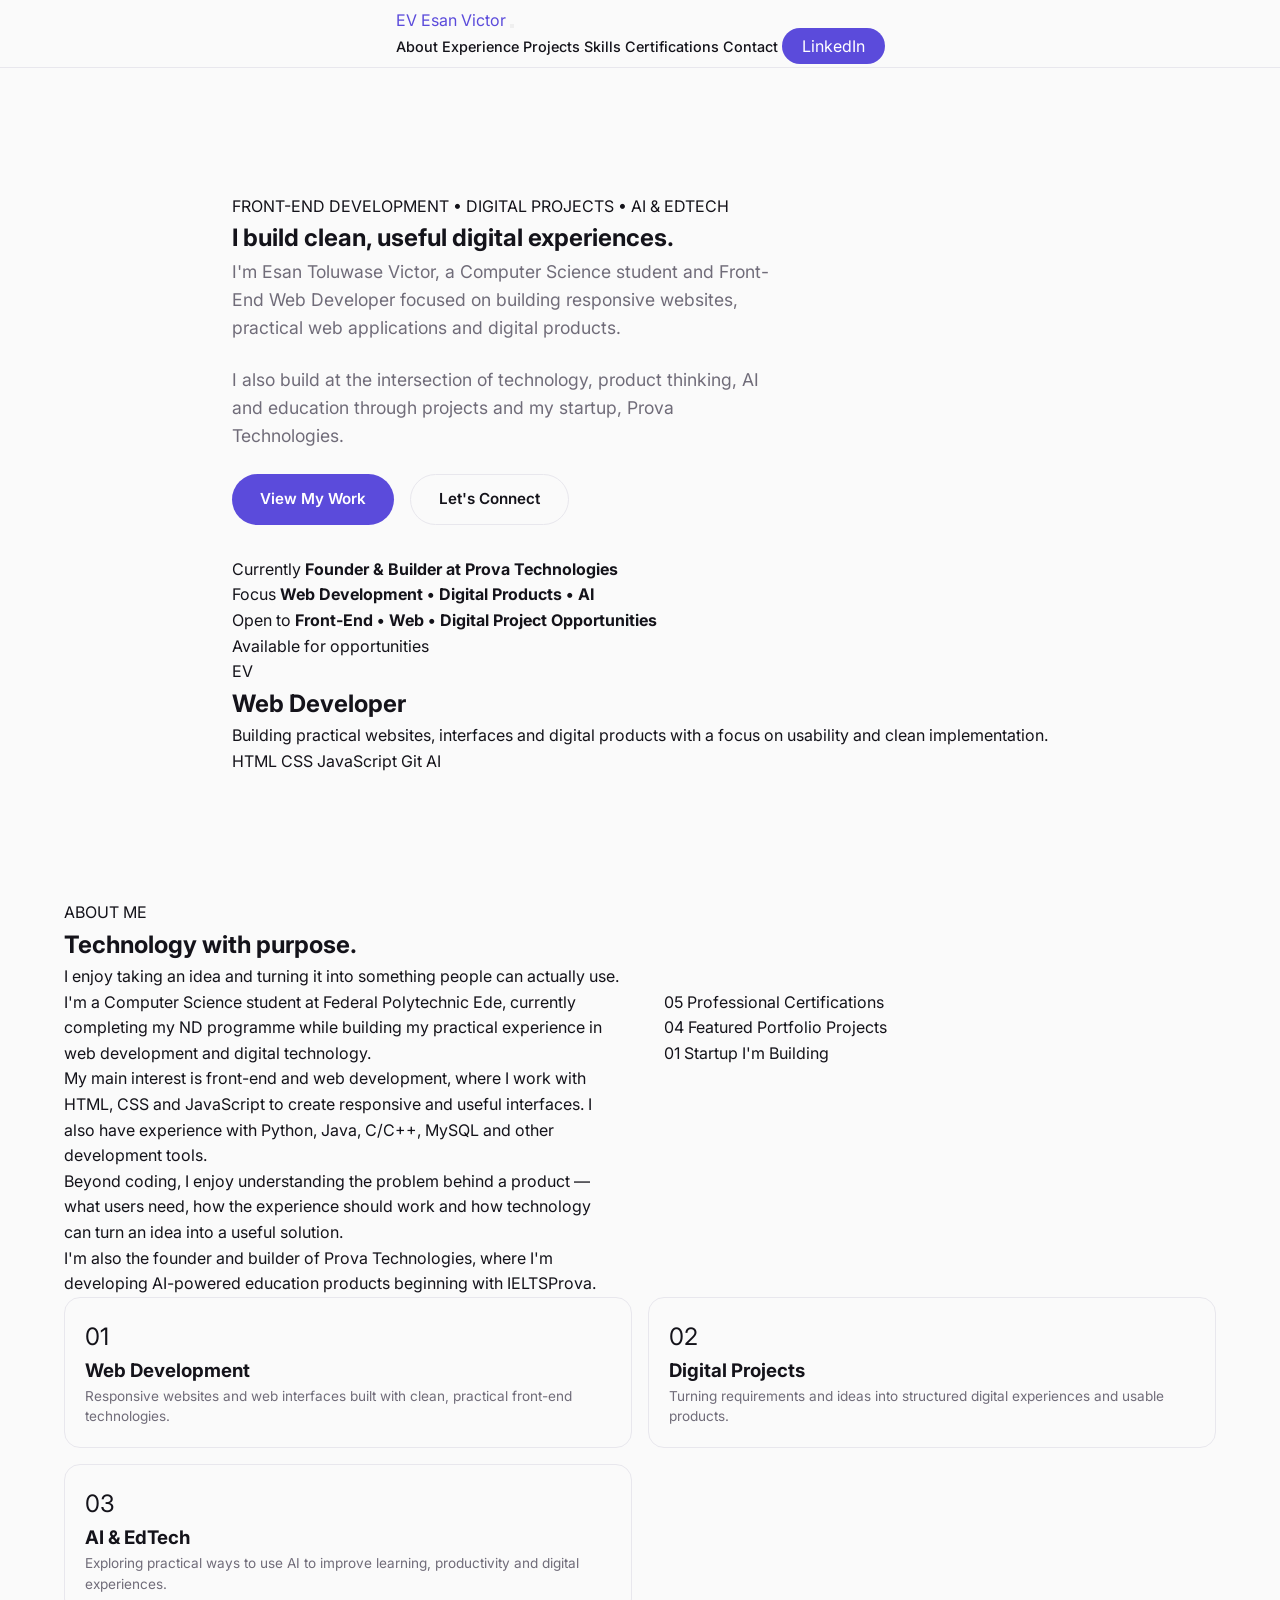
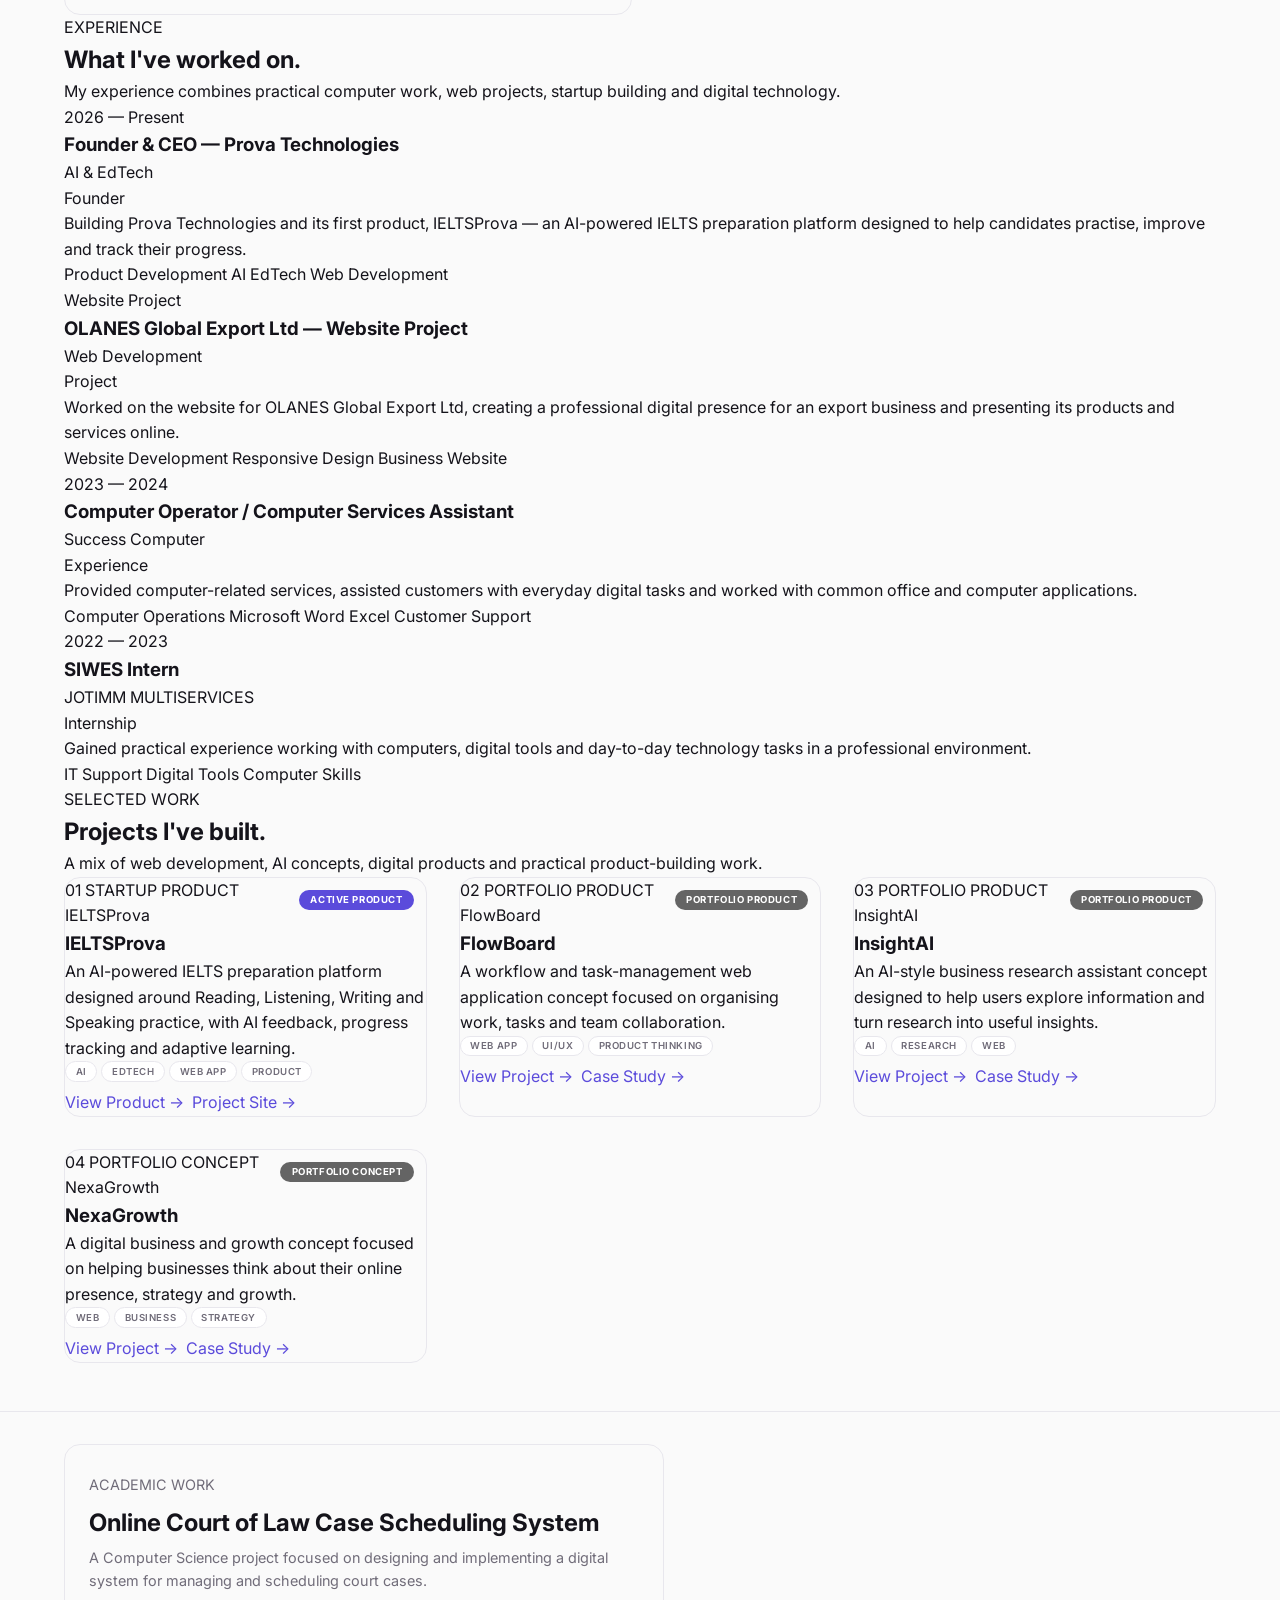
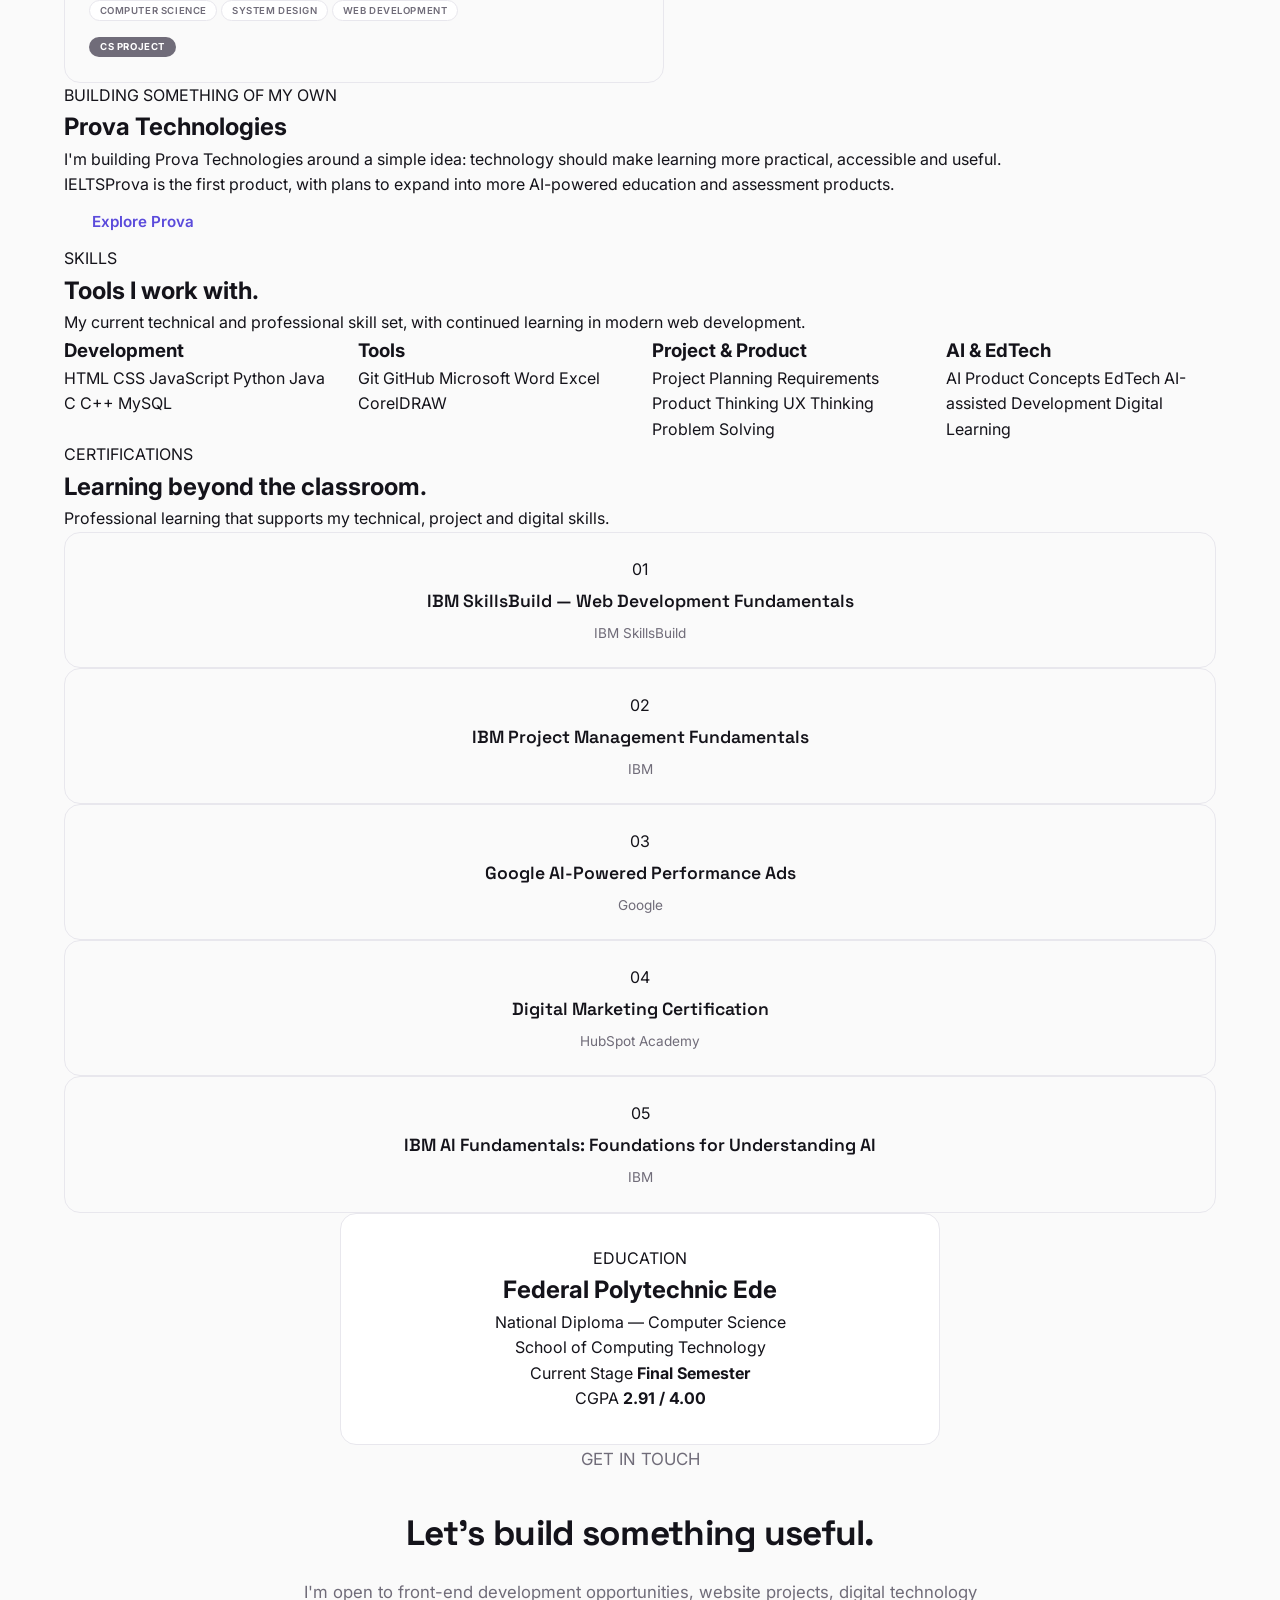
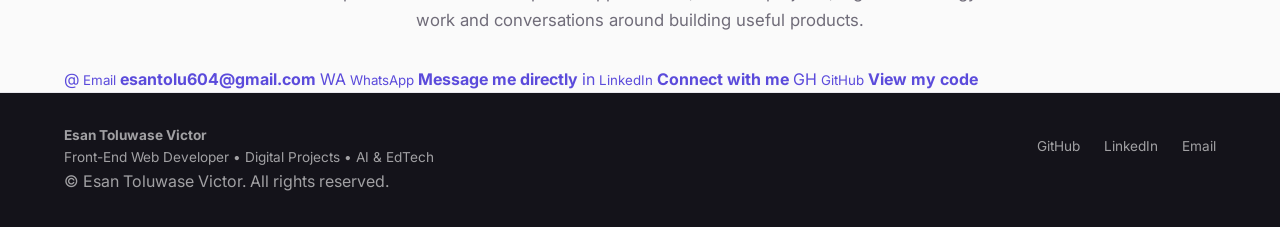
==== commit e0ec429c: "Update print statement from 'Hello' to 'Goodbye'" ====
--- a/index.html
+++ b/index.html
@@ -1,667 +1,1460 @@
 <!DOCTYPE html>
 <html lang="en">
 <head>
-    <meta charset="UTF-8" />
-    <meta name="viewport" content="width=device-width, initial-scale=1.0" />
-    <title>Esan Toluwase Victor | Web Developer, Digital Projects, AI &amp; EdTech</title>
-    <meta name="description" content="Portfolio of Esan Toluwase Victor — Web Developer, Digital Project Professional, AI & EdTech Builder, and Founder building practical digital products across technology, business and strategy." />
-    
-    <!-- Open Graph -->
-    <meta property="og:title" content="Esan Toluwase Victor | Web Developer, Digital Projects, AI & EdTech" />
-    <meta property="og:description" content="Building digital products that turn ideas into useful solutions. Web Developer, Digital Project Professional, AI & EdTech Builder." />
-    <meta property="og:type" content="website" />
-    <meta property="og:url" content="https://esantoluwase.github.io/esantoluwase-portfolio/" />
-    <meta property="og:image" content="https://esantoluwase.github.io/esantoluwase-portfolio/assets/og-image.jpg" />
-    
-    <!-- Favicon -->
-    <link rel="icon" href="data:image/svg+xml,<svg xmlns='http://www.w3.org/2000/svg' viewBox='0 0 100 100'><text y='.9em' font-size='90'>🚀</text></svg>" />
-    
-    <!-- Google Fonts -->
-    <link rel="preconnect" href="https://fonts.googleapis.com" />
-    <link rel="preconnect" href="https://fonts.gstatic.com" crossorigin />
-    <link href="https://fonts.googleapis.com/css2?family=Inter:opsz,wght@14..32,400;14..32,500;14..32,600;14..32,700&family=Space+Grotesk:wght@400;500;600;700&display=swap" rel="stylesheet" />
-    
-    <link rel="stylesheet" href="style.css" />
+  <meta charset="UTF-8">
+
+  <meta name="viewport" content="width=device-width, initial-scale=1.0">
+
+  <meta
+    name="description"
+    content="Esan Toluwase Victor — Front-End Web Developer, Digital Project Professional, AI & EdTech Builder."
+  >
+
+  <meta
+    name="keywords"
+    content="Esan Toluwase Victor, Front-End Developer, Web Developer, JavaScript, HTML, CSS, AI, EdTech, Prova Technologies"
+  >
+
+  <meta name="author" content="Esan Toluwase Victor">
+
+  <meta name="theme-color" content="#5B4BDB">
+
+  <title>Esan Toluwase Victor | Front-End Web Developer</title>
+
+  <link rel="preconnect" href="https://fonts.googleapis.com">
+  <link rel="preconnect" href="https://fonts.gstatic.com" crossorigin>
+
+  <link
+    href="https://fonts.googleapis.com/css2?family=Inter:wght@400;500;600;700&family=Space+Grotesk:wght@500;600;700&display=swap"
+    rel="stylesheet"
+  >
+
+  <link rel="stylesheet" href="style.css">
 </head>
+
 <body>
 
-    <a href="#main-content" class="skip-link">Skip to main content</a>
-
-    <!-- ===== HEADER / NAVIGATION ===== -->
-    <header class="site-header" role="banner">
-        <div class="container header-container">
-            <div class="logo">
-                <a href="#" aria-label="Esan Toluwase Victor Portfolio Home">
-                    <span class="logo-text">Esan<span class="logo-accent">.</span></span>
+  <!-- ================= HEADER ================= -->
+
+  <header class="site-header" id="site-header">
+    <div class="container nav-container">
+
+      <a href="#home" class="logo" aria-label="Esan Toluwase Victor home">
+        <span class="logo-mark">EV</span>
+        <span class="logo-name">Esan Victor</span>
+      </a>
+
+      <button
+        class="menu-toggle"
+        id="menu-toggle"
+        aria-label="Open navigation menu"
+        aria-expanded="false"
+        aria-controls="main-nav"
+      >
+        <span></span>
+        <span></span>
+        <span></span>
+      </button>
+
+      <nav class="main-nav" id="main-nav" aria-label="Main navigation">
+
+        <a href="#about" class="nav-link">About</a>
+        <a href="#experience" class="nav-link">Experience</a>
+        <a href="#projects" class="nav-link">Projects</a>
+        <a href="#skills" class="nav-link">Skills</a>
+        <a href="#certifications" class="nav-link">Certifications</a>
+        <a href="#contact" class="nav-link">Contact</a>
+
+        <a
+          href="https://www.linkedin.com/in/esantoluwasevictor"
+          target="_blank"
+          rel="noopener noreferrer"
+          class="nav-cta"
+        >
+          LinkedIn
+        </a>
+
+      </nav>
+
+    </div>
+  </header>
+
+
+  <main>
+
+    <!-- ================= HERO ================= -->
+
+    <section class="hero section" id="home">
+
+      <div class="container hero-grid">
+
+        <div class="hero-content reveal">
+
+          <p class="eyebrow">
+            FRONT-END DEVELOPMENT • DIGITAL PROJECTS • AI & EDTECH
+          </p>
+
+          <h1>
+            I build clean, useful digital experiences.
+          </h1>
+
+          <p class="hero-text">
+            I'm Esan Toluwase Victor, a Computer Science student and
+            Front-End Web Developer focused on building responsive websites,
+            practical web applications and digital products.
+          </p>
+
+          <p class="hero-text secondary">
+            I also build at the intersection of technology, product thinking,
+            AI and education through projects and my startup, Prova Technologies.
+          </p>
+
+          <div class="hero-actions">
+
+            <a href="#projects" class="btn btn-primary">
+              View My Work
+            </a>
+
+            <a href="#contact" class="btn btn-secondary">
+              Let's Connect
+            </a>
+
+          </div>
+
+          <div class="hero-meta">
+
+            <div class="meta-item">
+              <span class="meta-label">Currently</span>
+              <strong>Founder & Builder at Prova Technologies</strong>
+            </div>
+
+            <div class="meta-item">
+              <span class="meta-label">Focus</span>
+              <strong>Web Development • Digital Products • AI</strong>
+            </div>
+
+            <div class="meta-item">
+              <span class="meta-label">Open to</span>
+              <strong>Front-End • Web • Digital Project Opportunities</strong>
+            </div>
+
+          </div>
+
+        </div>
+
+
+        <div class="hero-visual reveal">
+
+          <div class="developer-card">
+
+            <div class="card-top">
+
+              <span class="status-dot"></span>
+
+              <span>
+                Available for opportunities
+              </span>
+
+            </div>
+
+            <div class="profile-symbol">
+              EV
+            </div>
+
+            <h2>
+              Web Developer
+            </h2>
+
+            <p>
+              Building practical websites, interfaces and digital products
+              with a focus on usability and clean implementation.
+            </p>
+
+            <div class="tech-tags">
+
+              <span>HTML</span>
+              <span>CSS</span>
+              <span>JavaScript</span>
+              <span>Git</span>
+              <span>AI</span>
+
+            </div>
+
+          </div>
+
+        </div>
+
+      </div>
+
+    </section>
+
+
+    <!-- ================= ABOUT ================= -->
+
+    <section class="section about-section" id="about">
+
+      <div class="container">
+
+        <div class="section-heading reveal">
+
+          <p class="section-label">
+            ABOUT ME
+          </p>
+
+          <h2>
+            Technology with purpose.
+          </h2>
+
+          <p>
+            I enjoy taking an idea and turning it into something people can
+            actually use.
+          </p>
+
+        </div>
+
+
+        <div class="about-grid">
+
+          <div class="about-text reveal">
+
+            <p>
+              I'm a Computer Science student at Federal Polytechnic Ede,
+              currently completing my ND programme while building my practical
+              experience in web development and digital technology.
+            </p>
+
+            <p>
+              My main interest is front-end and web development, where I work
+              with HTML, CSS and JavaScript to create responsive and useful
+              interfaces. I also have experience with Python, Java, C/C++,
+              MySQL and other development tools.
+            </p>
+
+            <p>
+              Beyond coding, I enjoy understanding the problem behind a
+              product — what users need, how the experience should work and
+              how technology can turn an idea into a useful solution.
+            </p>
+
+            <p>
+              I'm also the founder and builder of Prova Technologies, where
+              I'm developing AI-powered education products beginning with
+              IELTSProva.
+            </p>
+
+          </div>
+
+
+          <div class="about-highlights reveal">
+
+            <div class="highlight-card">
+
+              <span class="highlight-number">
+                05
+              </span>
+
+              <span class="highlight-text">
+                Professional Certifications
+              </span>
+
+            </div>
+
+
+            <div class="highlight-card">
+
+              <span class="highlight-number">
+                04
+              </span>
+
+              <span class="highlight-text">
+                Featured Portfolio Projects
+              </span>
+
+            </div>
+
+
+            <div class="highlight-card">
+
+              <span class="highlight-number">
+                01
+              </span>
+
+              <span class="highlight-text">
+                Startup I'm Building
+              </span>
+
+            </div>
+
+          </div>
+
+        </div>
+
+
+        <div class="capabilities-grid">
+
+          <article class="capability-card reveal">
+
+            <div class="capability-icon">
+              01
+            </div>
+
+            <h3>
+              Web Development
+            </h3>
+
+            <p>
+              Responsive websites and web interfaces built with clean,
+              practical front-end technologies.
+            </p>
+
+          </article>
+
+
+          <article class="capability-card reveal">
+
+            <div class="capability-icon">
+              02
+            </div>
+
+            <h3>
+              Digital Projects
+            </h3>
+
+            <p>
+              Turning requirements and ideas into structured digital
+              experiences and usable products.
+            </p>
+
+          </article>
+
+
+          <article class="capability-card reveal">
+
+            <div class="capability-icon">
+              03
+            </div>
+
+            <h3>
+              AI & EdTech
+            </h3>
+
+            <p>
+              Exploring practical ways to use AI to improve learning,
+              productivity and digital experiences.
+            </p>
+
+          </article>
+
+        </div>
+
+      </div>
+
+    </section>
+
+
+    <!-- ================= EXPERIENCE ================= -->
+
+    <section class="section experience-section" id="experience">
+
+      <div class="container">
+
+        <div class="section-heading reveal">
+
+          <p class="section-label">
+            EXPERIENCE
+          </p>
+
+          <h2>
+            What I've worked on.
+          </h2>
+
+          <p>
+            My experience combines practical computer work, web projects,
+            startup building and digital technology.
+          </p>
+
+        </div>
+
+
+        <div class="experience-list">
+
+
+          <!-- PROVA -->
+
+          <article class="experience-item reveal">
+
+            <div class="experience-date">
+              2026 — Present
+            </div>
+
+            <div class="experience-content">
+
+              <div class="experience-title-row">
+
+                <div>
+
+                  <h3>
+                    Founder & CEO — Prova Technologies
+                  </h3>
+
+                  <p class="experience-company">
+                    AI & EdTech
+                  </p>
+
+                </div>
+
+                <span class="experience-badge">
+                  Founder
+                </span>
+
+              </div>
+
+              <p>
+                Building Prova Technologies and its first product,
+                IELTSProva — an AI-powered IELTS preparation platform
+                designed to help candidates practise, improve and track
+                their progress.
+              </p>
+
+              <div class="experience-tags">
+
+                <span>Product Development</span>
+                <span>AI</span>
+                <span>EdTech</span>
+                <span>Web Development</span>
+
+              </div>
+
+            </div>
+
+          </article>
+
+
+          <!-- OLANES -->
+
+          <article class="experience-item reveal">
+
+            <div class="experience-date">
+              Website Project
+            </div>
+
+            <div class="experience-content">
+
+              <div class="experience-title-row">
+
+                <div>
+
+                  <h3>
+                    OLANES Global Export Ltd — Website Project
+                  </h3>
+
+                  <p class="experience-company">
+                    Web Development
+                  </p>
+
+                </div>
+
+                <span class="experience-badge">
+                  Project
+                </span>
+
+              </div>
+
+              <p>
+                Worked on the website for OLANES Global Export Ltd,
+                creating a professional digital presence for an export
+                business and presenting its products and services online.
+              </p>
+
+              <div class="experience-tags">
+
+                <span>Website Development</span>
+                <span>Responsive Design</span>
+                <span>Business Website</span>
+
+              </div>
+
+            </div>
+
+          </article>
+
+
+          <!-- SUCCESS COMPUTER -->
+
+          <article class="experience-item reveal">
+
+            <div class="experience-date">
+              2023 — 2024
+            </div>
+
+            <div class="experience-content">
+
+              <div class="experience-title-row">
+
+                <div>
+
+                  <h3>
+                    Computer Operator / Computer Services Assistant
+                  </h3>
+
+                  <p class="experience-company">
+                    Success Computer
+                  </p>
+
+                </div>
+
+                <span class="experience-badge">
+                  Experience
+                </span>
+
+              </div>
+
+              <p>
+                Provided computer-related services, assisted customers with
+                everyday digital tasks and worked with common office and
+                computer applications.
+              </p>
+
+              <div class="experience-tags">
+
+                <span>Computer Operations</span>
+                <span>Microsoft Word</span>
+                <span>Excel</span>
+                <span>Customer Support</span>
+
+              </div>
+
+            </div>
+
+          </article>
+
+
+          <!-- JOTIMM -->
+
+          <article class="experience-item reveal">
+
+            <div class="experience-date">
+              2022 — 2023
+            </div>
+
+            <div class="experience-content">
+
+              <div class="experience-title-row">
+
+                <div>
+
+                  <h3>
+                    SIWES Intern
+                  </h3>
+
+                  <p class="experience-company">
+                    JOTIMM MULTISERVICES
+                  </p>
+
+                </div>
+
+                <span class="experience-badge">
+                  Internship
+                </span>
+
+              </div>
+
+              <p>
+                Gained practical experience working with computers,
+                digital tools and day-to-day technology tasks in a
+                professional environment.
+              </p>
+
+              <div class="experience-tags">
+
+                <span>IT Support</span>
+                <span>Digital Tools</span>
+                <span>Computer Skills</span>
+
+              </div>
+
+            </div>
+
+          </article>
+
+        </div>
+
+      </div>
+
+    </section>
+
+
+    <!-- ================= PROJECTS ================= -->
+
+    <section class="section projects-section" id="projects">
+
+      <div class="container">
+
+        <div class="section-heading reveal">
+
+          <p class="section-label">
+            SELECTED WORK
+          </p>
+
+          <h2>
+            Projects I've built.
+          </h2>
+
+          <p>
+            A mix of web development, AI concepts, digital products and
+            practical product-building work.
+          </p>
+
+        </div>
+
+
+        <div class="projects-grid">
+
+
+          <!-- IELTS PROVA -->
+
+          <article class="project-card project-featured reveal">
+
+            <div class="project-visual prova-visual">
+
+              <span class="project-number">
+                01
+              </span>
+
+              <span class="project-type">
+                STARTUP PRODUCT
+              </span>
+
+              <div class="project-visual-title">
+                IELTSProva
+              </div>
+
+            </div>
+
+
+            <div class="project-body">
+
+              <div class="project-top">
+
+                <span class="project-status active">
+                  Active Product
+                </span>
+
+              </div>
+
+              <h3>
+                IELTSProva
+              </h3>
+
+              <p>
+                An AI-powered IELTS preparation platform designed around
+                Reading, Listening, Writing and Speaking practice, with
+                AI feedback, progress tracking and adaptive learning.
+              </p>
+
+              <div class="project-tags">
+
+                <span>AI</span>
+                <span>EdTech</span>
+                <span>Web App</span>
+                <span>Product</span>
+
+              </div>
+
+              <div class="project-links">
+
+                <a
+                  href="https://ieltsprova.netlify.app"
+                  target="_blank"
+                  rel="noopener noreferrer"
+                  class="text-link"
+                >
+                  View Product →
                 </a>
-            </div>
-
-            <button class="nav-toggle" aria-expanded="false" aria-controls="primary-nav" aria-label="Toggle navigation menu">
-                <span class="hamburger-line"></span>
-                <span class="hamburger-line"></span>
-                <span class="hamburger-line"></span>
-            </button>
-
-            <nav id="primary-nav" class="primary-nav" aria-label="Main navigation">
-                <ul class="nav-list">
-                    <li><a href="#about" class="nav-link">About</a></li>
-                    <li><a href="#experience" class="nav-link">Experience</a></li>
-                    <li><a href="#projects" class="nav-link">Projects</a></li>
-                    <li><a href="#skills" class="nav-link">Skills</a></li>
-                    <li><a href="#certifications" class="nav-link">Certifications</a></li>
-                    <li><a href="#contact" class="nav-link nav-cta">Let's Connect</a></li>
-                </ul>
-            </nav>
-        </div>
-    </header>
-
-    <main id="main-content">
-
-        <!-- ===== HERO SECTION ===== -->
-        <section class="hero" aria-labelledby="hero-heading">
-            <div class="container hero-container">
-                <div class="hero-content">
-                    <p class="hero-eyebrow">WEB DEVELOPMENT • DIGITAL PROJECTS • AI • PRODUCT</p>
-                    <h1 id="hero-heading" class="hero-heading">
-                        I build digital products that turn ideas into useful solutions.
-                    </h1>
-                    <p class="hero-text">
-                        I'm Esan Toluwase Victor, a Web Developer, Digital Project Professional, AI &amp; EdTech Builder, and Founder focused on building practical technology products at the intersection of technology, business and strategy.
-                    </p>
-                    <div class="hero-actions">
-                        <a href="#projects" class="btn btn-primary">Explore My Work <span aria-hidden="true">↗</span></a>
-                        <a href="#contact" class="btn btn-secondary">Let's Connect</a>
-                    </div>
-                    <div class="hero-status">
-                        <div class="status-item">
-                            <span class="status-label">Founder &amp; CEO</span>
-                            <span class="status-value">Prova Technologies</span>
-                        </div>
-                        <div class="status-item">
-                            <span class="status-label">Focus</span>
-                            <span class="status-value">Technology • Product • AI • Strategy</span>
-                        </div>
-                        <div class="status-item">
-                            <span class="status-label">Open to</span>
-                            <span class="status-value">Digital Projects • Web Development • Product Opportunities</span>
-                        </div>
-                    </div>
-                </div>
-                <div class="hero-visual" aria-hidden="true">
-                    <div class="visual-card">
-                        <div class="visual-initials">EV</div>
-                        <div class="visual-title">Esan Toluwase Victor</div>
-                        <div class="visual-role">Web Developer &amp; Digital Project Professional</div>
-                        <div class="visual-tags">
-                            <span>Web Development</span>
-                            <span>Digital Projects</span>
-                            <span>AI</span>
-                            <span>EdTech</span>
-                            <span>Strategy</span>
-                        </div>
-                    </div>
-                </div>
-            </div>
-        </section>
-
-        <!-- ===== ABOUT SECTION ===== -->
-        <section id="about" class="about" aria-labelledby="about-heading">
-            <div class="container">
-                <div class="about-grid">
-                    <div class="about-content">
-                        <p class="section-eyebrow">About Me</p>
-                        <h2 id="about-heading">Technology with purpose.</h2>
-                        <p>
-                            I am a Computer Science student and technology-focused professional developing experience across web development, digital project management, product development, AI and business strategy.
-                        </p>
-                        <p>
-                            I enjoy working across the full journey of a digital product—from understanding a problem and researching opportunities to planning, building, testing and improving a solution.
-                        </p>
-                        <p>
-                            I'm also the Founder &amp; CEO of <strong>Prova Technologies</strong>, where I'm developing AI-powered EdTech products beginning with IELTS Prova.
-                        </p>
-                        <p>
-                            My goal is to contribute to teams and projects where technology, creativity, organization and business thinking come together to create useful products.
-                        </p>
-                        <div class="about-stats">
-                            <div class="about-stat">
-                                <span class="stat-number">04</span>
-                                <span class="stat-label">Featured Digital Projects</span>
-                            </div>
-                            <div class="about-stat">
-                                <span class="stat-number">03</span>
-                                <span class="stat-label">Professional Certifications</span>
-                            </div>
-                        </div>
-                    </div>
-                    <div class="about-capabilities">
-                        <h3>Professional Capabilities</h3>
-                        <div class="capabilities-grid">
-                            <div class="capability-card">
-                                <span class="capability-icon">🌐</span>
-                                <h4>Web Development</h4>
-                                <p>Responsive websites and interactive web applications with modern frontend technologies.</p>
-                                <div class="capability-tags">
-                                    <span>HTML</span>
-                                    <span>CSS</span>
-                                    <span>JavaScript</span>
-                                </div>
-                            </div>
-                            <div class="capability-card">
-                                <span class="capability-icon">📋</span>
-                                <h4>Digital Projects</h4>
-                                <p>Planning, organizing and executing technology projects from idea through delivery.</p>
-                                <div class="capability-tags">
-                                    <span>Project Planning</span>
-                                    <span>Workflow</span>
-                                    <span>Product Development</span>
-                                </div>
-                            </div>
-                            <div class="capability-card">
-                                <span class="capability-icon">🤖</span>
-                                <h4>AI &amp; Product</h4>
-                                <p>Exploring practical applications of AI to create useful digital products and learning experiences.</p>
-                                <div class="capability-tags">
-                                    <span>AI</span>
-                                    <span>Product Thinking</span>
-                                    <span>EdTech</span>
-                                </div>
-                            </div>
-                            <div class="capability-card">
-                                <span class="capability-icon">📈</span>
-                                <h4>Business &amp; Growth</h4>
-                                <p>Combining research, digital marketing and business strategy to understand users and identify opportunities.</p>
-                                <div class="capability-tags">
-                                    <span>Digital Marketing</span>
-                                    <span>Research</span>
-                                    <span>Strategy</span>
-                                </div>
-                            </div>
-                        </div>
-                    </div>
-                </div>
-            </div>
-        </section>
-
-        <!-- ===== EXPERIENCE SECTION ===== -->
-        <section id="experience" class="experience" aria-labelledby="experience-heading">
-            <div class="container">
-                <div class="section-header">
-                    <p class="section-eyebrow">Experience</p>
-                    <h2 id="experience-heading">Where I've worked and what I've built.</h2>
-                </div>
-                <div class="experience-grid">
-                    <div class="experience-card featured">
-                        <span class="exp-tag">Current</span>
-                        <h3>Founder &amp; CEO</h3>
-                        <p class="exp-company">Prova Technologies</p>
-                        <p class="exp-date">2026 — Present</p>
-                        <p class="exp-description">
-                            Building an emerging EdTech technology venture focused on AI-powered learning products, beginning with IELTS Prova. Responsible for product direction, technology development, research, business strategy, digital growth and project execution.
-                        </p>
-                        <div class="exp-tags">
-                            <span>Founder</span>
-                            <span>Product</span>
-                            <span>AI</span>
-                            <span>EdTech</span>
-                            <span>Strategy</span>
-                        </div>
-                    </div>
-
-                    <div class="experience-card">
-                        <h3>Computer Operator</h3>
-                        <p class="exp-company">Success Computer</p>
-                        <p class="exp-date">2023 — 2024</p>
-                        <p class="exp-description">
-                            Gained practical experience in computer operations, customer support, document preparation, digital services, data entry and general technology support.
-                        </p>
-                    </div>
-
-                    <div class="experience-card">
-                        <h3>SIWES Intern</h3>
-                        <p class="exp-company">JOTIMM MULTISERVICES</p>
-                        <p class="exp-date">2022 — 2023</p>
-                        <p class="exp-description">
-                            Completed a structured internship gaining hands-on experience in technology operations and business support services.
-                        </p>
-                    </div>
-                </div>
-            </div>
-        </section>
-
-        <!-- ===== PROJECTS SECTION ===== -->
-        <section id="projects" class="projects" aria-labelledby="projects-heading">
-            <div class="container">
-                <div class="section-header">
-                    <p class="section-eyebrow">Selected Work</p>
-                    <h2 id="projects-heading">Real products, prototypes and technology projects built to solve practical problems.</h2>
-                </div>
-                <div class="projects-grid">
-                    <!-- Project 1: IELTS Prova -->
-                    <article class="project-card featured">
-                        <div class="project-preview">
-                            <div class="project-placeholder" style="background: linear-gradient(135deg, #2D1B69, #6C3CE1);">
-                                <span class="placeholder-icon">📚</span>
-                                <span class="placeholder-text">IELTS Prova</span>
-                            </div>
-                            <span class="project-status active">Active Product</span>
-                        </div>
-                        <div class="project-content">
-                            <div class="project-tags">
-                                <span>FOUNDER</span>
-                                <span>EDTECH</span>
-                                <span>AI</span>
-                            </div>
-                            <h3>IELTS Prova</h3>
-                            <p>An AI-powered IELTS preparation platform being developed by Prova Technologies to help students practice Reading, Listening, Writing and Speaking through structured learning experiences.</p>
-                            <div class="project-features">
-                                <span>AI Learning</span>
-                                <span>Progress Tracking</span>
-                                <span>IELTS Practice</span>
-                                <span>Product Development</span>
-                            </div>
-                            <div class="project-links">
-                                <a href="https://esantoluwase.github.io/IELTSPROVA-/" target="_blank" rel="noopener noreferrer" class="btn btn-primary btn-small">View Product ↗</a>
-                                <a href="https://github.com/esantoluwase/IELTSPROVA-" target="_blank" rel="noopener noreferrer" class="btn btn-secondary btn-small">GitHub ↗</a>
-                            </div>
-                        </div>
-                    </article>
-
-                    <!-- Project 2: FlowBoard -->
-                    <article class="project-card">
-                        <div class="project-preview">
-                            <div class="project-placeholder" style="background: linear-gradient(135deg, #17151F, #5B4BDB);">
-                                <span class="placeholder-icon">📋</span>
-                                <span class="placeholder-text">FlowBoard</span>
-                            </div>
-                            <span class="project-status portfolio">Portfolio Product</span>
-                        </div>
-                        <div class="project-content">
-                            <div class="project-tags">
-                                <span>PRODUCT</span>
-                                <span>PROJECT MANAGEMENT</span>
-                                <span>WEB</span>
-                            </div>
-                            <h3>FlowBoard</h3>
-                            <p>A lightweight project-management web application featuring Kanban workflows, task management, filtering, search, project progress tracking and local data persistence.</p>
-                            <div class="project-features">
-                                <span>Kanban</span>
-                                <span>Task Management</span>
-                                <span>Project Tracking</span>
-                                <span>JavaScript</span>
-                            </div>
-                            <div class="project-links">
-                                <a href="https://esantoluwase.github.io/flowboard/" target="_blank" rel="noopener noreferrer" class="btn btn-primary btn-small">View Project ↗</a>
-                                <a href="https://github.com/esantoluwase/flowboard" target="_blank" rel="noopener noreferrer" class="btn btn-secondary btn-small">GitHub ↗</a>
-                            </div>
-                        </div>
-                    </article>
-
-                    <!-- Project 3: InsightAI -->
-                    <article class="project-card">
-                        <div class="project-preview">
-                            <div class="project-placeholder" style="background: linear-gradient(135deg, #0B0C10, #6C63FF);">
-                                <span class="placeholder-icon">🧠</span>
-                                <span class="placeholder-text">InsightAI</span>
-                            </div>
-                            <span class="project-status portfolio">Portfolio Product</span>
-                        </div>
-                        <div class="project-content">
-                            <div class="project-tags">
-                                <span>AI</span>
-                                <span>RESEARCH</span>
-                                <span>PRODUCT</span>
-                            </div>
-                            <h3>InsightAI</h3>
-                            <p>An interactive AI-style business research assistant that transforms business ideas into structured opportunities, customer insights, risks, marketing ideas and action plans.</p>
-                            <div class="project-features">
-                                <span>AI Product</span>
-                                <span>Business Research</span>
-                                <span>Strategy</span>
-                                <span>Interactive Web App</span>
-                            </div>
-                            <div class="project-links">
-                                <a href="https://esantoluwase.github.io/insightai/" target="_blank" rel="noopener noreferrer" class="btn btn-primary btn-small">View Project ↗</a>
-                                <a href="https://github.com/esantoluwase/insightai" target="_blank" rel="noopener noreferrer" class="btn btn-secondary btn-small">GitHub ↗</a>
-                            </div>
-                        </div>
-                    </article>
-
-                    <!-- Project 4: NexaGrowth -->
-                    <article class="project-card">
-                        <div class="project-preview">
-                            <div class="project-placeholder" style="background: linear-gradient(135deg, #17151F, #6754C7);">
-                                <span class="placeholder-icon">🚀</span>
-                                <span class="placeholder-text">NexaGrowth</span>
-                            </div>
-                            <span class="project-status concept">Portfolio Concept</span>
-                        </div>
-                        <div class="project-content">
-                            <div class="project-tags">
-                                <span>WEB</span>
-                                <span>BUSINESS</span>
-                                <span>STRATEGY</span>
-<!-- ===== PROJECTS SECTION ===== -->
-<section id="projects" class="projects" aria-labelledby="projects-heading">
-    <div class="container">
-        <div class="section-header">
-            <p class="section-eyebrow">Selected Work</p>
-            <h2 id="projects-heading">Real products, prototypes and technology projects built to solve practical problems.</h2>
-        </div>
-        <div class="projects-grid">
-            <!-- Project 1: IELTS Prova -->
-            <article class="project-card featured">
-                <div class="project-preview">
-                    <div class="project-placeholder" style="background: linear-gradient(135deg, #2D1B69, #6C3CE1);">
-                        <span class="placeholder-icon">📚</span>
-                        <span class="placeholder-text">IELTS Prova</span>
-                    </div>
-                    <span class="project-status active">Active Product</span>
-                </div>
-                <div class="project-content">
-                    <div class="project-tags">
-                        <span>FOUNDER</span>
-                        <span>EDTECH</span>
-                        <span>AI</span>
-                    </div>
-                    <h3>IELTS Prova</h3>
-                    <p>An AI-powered IELTS preparation platform being developed by Prova Technologies to help students practice Reading, Listening, Writing and Speaking through structured learning experiences.</p>
-                    <div class="project-features">
-                        <span>AI Learning</span>
-                        <span>Progress Tracking</span>
-                        <span>IELTS Practice</span>
-                        <span>Product Development</span>
-                    </div>
-                    <div class="project-links">
-                        <a href="https://esantoluwase.github.io/IELTSPROVA-/" target="_blank" rel="noopener noreferrer" class="btn btn-primary btn-small">Live Project ↗</a>
-                        <a href="projects/ielts-prova.html" class="btn btn-secondary btn-small">Case Study →</a>
-                    </div>
-                </div>
-            </article>
-
-            <!-- Project 2: FlowBoard -->
-            <article class="project-card">
-                <div class="project-preview">
-                    <div class="project-placeholder" style="background: linear-gradient(135deg, #17151F, #5B4BDB);">
-                        <span class="placeholder-icon">📋</span>
-                        <span class="placeholder-text">FlowBoard</span>
-                    </div>
-                    <span class="project-status portfolio">Portfolio Product</span>
-                </div>
-                <div class="project-content">
-                    <div class="project-tags">
-                        <span>PRODUCT</span>
-                        <span>PROJECT MANAGEMENT</span>
-                        <span>WEB</span>
-                    </div>
-                    <h3>FlowBoard</h3>
-                    <p>A lightweight project-management web application featuring Kanban workflows, task management, filtering, search, project progress tracking and local data persistence.</p>
-                    <div class="project-features">
-                        <span>Kanban</span>
-                        <span>Task Management</span>
-                        <span>Project Tracking</span>
-                        <span>JavaScript</span>
-                    </div>
-                    <div class="project-links">
-                        <a href="https://esantoluwase.github.io/flowboard/" target="_blank" rel="noopener noreferrer" class="btn btn-primary btn-small">Live Project ↗</a>
-                        <a href="projects/flowboard.html" class="btn btn-secondary btn-small">Case Study →</a>
-                    </div>
-                </div>
-            </article>
-
-            <!-- Project 3: InsightAI -->
-            <article class="project-card">
-                <div class="project-preview">
-                    <div class="project-placeholder" style="background: linear-gradient(135deg, #0B0C10, #6C63FF);">
-                        <span class="placeholder-icon">🧠</span>
-                        <span class="placeholder-text">InsightAI</span>
-                    </div>
-                    <span class="project-status portfolio">Portfolio Product</span>
-                </div>
-                <div class="project-content">
-                    <div class="project-tags">
-                        <span>AI</span>
-                        <span>RESEARCH</span>
-                        <span>PRODUCT</span>
-                    </div>
-                    <h3>InsightAI</h3>
-                    <p>An interactive AI-style business research assistant that transforms business ideas into structured opportunities, customer insights, risks, marketing ideas and action plans.</p>
-                    <div class="project-features">
-                        <span>AI Product</span>
-                        <span>Business Research</span>
-                        <span>Strategy</span>
-                        <span>Interactive Web App</span>
-                    </div>
-                    <div class="project-links">
-                        <a href="https://esantoluwase.github.io/insightai/" target="_blank" rel="noopener noreferrer" class="btn btn-primary btn-small">Live Project ↗</a>
-                        <a href="projects/insightai.html" class="btn btn-secondary btn-small">Case Study →</a>
-                    </div>
-                </div>
-            </article>
-
-            <!-- Project 4: NexaGrowth -->
-            <article class="project-card">
-                <div class="project-preview">
-                    <div class="project-placeholder" style="background: linear-gradient(135deg, #17151F, #6754C7);">
-                        <span class="placeholder-icon">🚀</span>
-                        <span class="placeholder-text">NexaGrowth</span>
-                    </div>
-                    <span class="project-status concept">Portfolio Concept</span>
-                </div>
-                <div class="project-content">
-                    <div class="project-tags">
-                        <span>WEB</span>
-                        <span>BUSINESS</span>
-                        <span>STRATEGY</span>
-                    </div>
-                    <h3>NexaGrowth</h3>
-                    <p>A digital growth and technology studio concept demonstrating web development, digital marketing, business strategy, research and technology strategy.</p>
-                    <div class="project-features">
-                        <span>Web Development</span>
-                        <span>Digital Marketing</span>
-                        <span>Business Strategy</span>
-                        <span>Technology Strategy</span>
-                    </div>
-                    <div class="project-links">
-                        <a href="https://esantoluwase.github.io/nexagrowth/" target="_blank" rel="noopener noreferrer" class="btn btn-primary btn-small">Live Project ↗</a>
-                        <a href="projects/nexagrowth.html" class="btn btn-secondary btn-small">Case Study →</a>
-                    </div>
-                </div>
-            </article>
-        </div>
-
-        <!-- Academic Project -->
-        <div class="academic-section">
-            <h3>Academic Work</h3>
-            <div class="academic-card">
-                <div class="academic-content">
-                    <h4>Online Court of Law Case Scheduling System</h4>
-                    <p>A proposed web-based system designed to improve the organization and scheduling of court cases through a centralized digital platform.</p>
-                    <div class="academic-tags">
-                        <span>Web Development</span>
-                        <span>Database</span>
-                        <span>Research</span>
-                    </div>
-                    <span class="academic-badge">Academic Project</span>
-                </div>
-            </div>
-        </div>
+
+                <a
+                  href="https://esantoluwase.github.io/IELTSPROVA-/"
+                  target="_blank"
+                  rel="noopener noreferrer"
+                  class="text-link"
+                >
+                  Project Site →
+                </a>
+
+              </div>
+
+            </div>
+
+          </article>
+
+
+          <!-- FLOWBOARD -->
+
+          <article class="project-card reveal">
+
+            <div class="project-visual flowboard-visual">
+
+              <span class="project-number">
+                02
+              </span>
+
+              <span class="project-type">
+                PORTFOLIO PRODUCT
+              </span>
+
+              <div class="project-visual-title">
+                FlowBoard
+              </div>
+
+            </div>
+
+
+            <div class="project-body">
+
+              <span class="project-status">
+                Portfolio Product
+              </span>
+
+              <h3>
+                FlowBoard
+              </h3>
+
+              <p>
+                A workflow and task-management web application concept
+                focused on organising work, tasks and team collaboration.
+              </p>
+
+              <div class="project-tags">
+
+                <span>Web App</span>
+                <span>UI/UX</span>
+                <span>Product Thinking</span>
+
+              </div>
+
+              <div class="project-links">
+
+                <a
+                  href="https://esantoluwase.github.io/flowboard/"
+                  target="_blank"
+                  rel="noopener noreferrer"
+                  class="text-link"
+                >
+                  View Project →
+                </a>
+
+                <a
+                  href="projects/flowboard.html"
+                  class="text-link"
+                >
+                  Case Study →
+                </a>
+
+              </div>
+
+            </div>
+
+          </article>
+
+
+          <!-- INSIGHT AI -->
+
+          <article class="project-card reveal">
+
+            <div class="project-visual insight-visual">
+
+              <span class="project-number">
+                03
+              </span>
+
+              <span class="project-type">
+                PORTFOLIO PRODUCT
+              </span>
+
+              <div class="project-visual-title">
+                InsightAI
+              </div>
+
+            </div>
+
+
+            <div class="project-body">
+
+              <span class="project-status">
+                Portfolio Product
+              </span>
+
+              <h3>
+                InsightAI
+              </h3>
+
+              <p>
+                An AI-style business research assistant concept designed
+                to help users explore information and turn research into
+                useful insights.
+              </p>
+
+              <div class="project-tags">
+
+                <span>AI</span>
+                <span>Research</span>
+                <span>Web</span>
+
+              </div>
+
+              <div class="project-links">
+
+                <a
+                  href="https://esantoluwase.github.io/insightai/"
+                  target="_blank"
+                  rel="noopener noreferrer"
+                  class="text-link"
+                >
+                  View Project →
+                </a>
+
+                <a
+                  href="projects/insightai.html"
+                  class="text-link"
+                >
+                  Case Study →
+                </a>
+
+              </div>
+
+            </div>
+
+          </article>
+
+
+          <!-- NEXAGROWTH -->
+
+          <article class="project-card reveal">
+
+            <div class="project-visual nexagrowth-visual">
+
+              <span class="project-number">
+                04
+              </span>
+
+              <span class="project-type">
+                PORTFOLIO CONCEPT
+              </span>
+
+              <div class="project-visual-title">
+                NexaGrowth
+              </div>
+
+            </div>
+
+
+            <div class="project-body">
+
+              <span class="project-status">
+                Portfolio Concept
+              </span>
+
+              <h3>
+                NexaGrowth
+              </h3>
+
+              <p>
+                A digital business and growth concept focused on helping
+                businesses think about their online presence, strategy
+                and growth.
+              </p>
+
+              <div class="project-tags">
+
+                <span>Web</span>
+                <span>Business</span>
+                <span>Strategy</span>
+
+              </div>
+
+              <div class="project-links">
+
+                <a
+                  href="https://esantoluwase.github.io/nexagrowth/"
+                  target="_blank"
+                  rel="noopener noreferrer"
+                  class="text-link"
+                >
+                  View Project →
+                </a>
+
+                <a
+                  href="projects/nexagrowth.html"
+                  class="text-link"
+                >
+                  Case Study →
+                </a>
+
+              </div>
+
+            </div>
+
+          </article>
+
+        </div>
+
+      </div>
+
+    </section>
+
+
+    <!-- ================= ACADEMIC WORK ================= -->
+
+    <section class="section academic-section">
+
+      <div class="container">
+
+        <div class="academic-card reveal">
+
+          <div class="academic-content">
+
+            <p class="section-label">
+              ACADEMIC WORK
+            </p>
+
+            <h2>
+              Online Court of Law Case Scheduling System
+            </h2>
+
+            <p>
+              A Computer Science project focused on designing and
+              implementing a digital system for managing and scheduling
+              court cases.
+            </p>
+
+            <div class="project-tags">
+
+              <span>Computer Science</span>
+              <span>System Design</span>
+              <span>Web Development</span>
+
+            </div>
+
+          </div>
+
+          <div class="academic-badge">
+            CS PROJECT
+          </div>
+
+        </div>
+
+      </div>
+
+    </section>
+
+
+    <!-- ================= FOUNDER ================= -->
+
+    <section class="section founder-section">
+
+      <div class="container">
+
+        <div class="founder-card reveal">
+
+          <div>
+
+            <p class="section-label">
+              BUILDING SOMETHING OF MY OWN
+            </p>
+
+            <h2>
+              Prova Technologies
+            </h2>
+
+            <p>
+              I'm building Prova Technologies around a simple idea:
+              technology should make learning more practical, accessible
+              and useful.
+            </p>
+
+            <p>
+              IELTSProva is the first product, with plans to expand into
+              more AI-powered education and assessment products.
+            </p>
+
+          </div>
+
+          <a
+            href="https://ieltsprova.netlify.app"
+            target="_blank"
+            rel="noopener noreferrer"
+            class="btn btn-light"
+          >
+            Explore Prova
+          </a>
+
+        </div>
+
+      </div>
+
+    </section>
+
+
+    <!-- ================= SKILLS ================= -->
+
+    <section class="section skills-section" id="skills">
+
+      <div class="container">
+
+        <div class="section-heading reveal">
+
+          <p class="section-label">
+            SKILLS
+          </p>
+
+          <h2>
+            Tools I work with.
+          </h2>
+
+          <p>
+            My current technical and professional skill set, with continued
+            learning in modern web development.
+          </p>
+
+        </div>
+
+
+        <div class="skills-grid">
+
+
+          <div class="skills-group reveal">
+
+            <h3>
+              Development
+            </h3>
+
+            <div class="skill-list">
+
+              <span>HTML</span>
+              <span>CSS</span>
+              <span>JavaScript</span>
+              <span>Python</span>
+              <span>Java</span>
+              <span>C</span>
+              <span>C++</span>
+              <span>MySQL</span>
+
+            </div>
+
+          </div>
+
+
+          <div class="skills-group reveal">
+
+            <h3>
+              Tools
+            </h3>
+
+            <div class="skill-list">
+
+              <span>Git</span>
+              <span>GitHub</span>
+              <span>Microsoft Word</span>
+              <span>Excel</span>
+              <span>CorelDRAW</span>
+
+            </div>
+
+          </div>
+
+
+          <div class="skills-group reveal">
+
+            <h3>
+              Project & Product
+            </h3>
+
+            <div class="skill-list">
+
+              <span>Project Planning</span>
+              <span>Requirements</span>
+              <span>Product Thinking</span>
+              <span>UX Thinking</span>
+              <span>Problem Solving</span>
+
+            </div>
+
+          </div>
+
+
+          <div class="skills-group reveal">
+
+            <h3>
+              AI & EdTech
+            </h3>
+
+            <div class="skill-list">
+
+              <span>AI Product Concepts</span>
+              <span>EdTech</span>
+              <span>AI-assisted Development</span>
+              <span>Digital Learning</span>
+
+            </div>
+
+          </div>
+
+        </div>
+
+      </div>
+
+    </section>
+
+
+    <!-- ================= CERTIFICATIONS ================= -->
+
+    <section class="section certifications-section" id="certifications">
+
+      <div class="container">
+
+        <div class="section-heading reveal">
+
+          <p class="section-label">
+            CERTIFICATIONS
+          </p>
+
+          <h2>
+            Learning beyond the classroom.
+          </h2>
+
+          <p>
+            Professional learning that supports my technical, project and
+            digital skills.
+          </p>
+
+        </div>
+
+
+        <div class="certifications-grid">
+
+
+          <article class="cert-card reveal">
+
+            <span class="cert-number">
+              01
+            </span>
+
+            <h3>
+              IBM SkillsBuild — Web Development Fundamentals
+            </h3>
+
+            <p>
+              IBM SkillsBuild
+            </p>
+
+          </article>
+
+
+          <article class="cert-card reveal">
+
+            <span class="cert-number">
+              02
+            </span>
+
+            <h3>
+              IBM Project Management Fundamentals
+            </h3>
+
+            <p>
+              IBM
+            </p>
+
+          </article>
+
+
+          <article class="cert-card reveal">
+
+            <span class="cert-number">
+              03
+            </span>
+
+            <h3>
+              Google AI-Powered Performance Ads
+            </h3>
+
+            <p>
+              Google
+            </p>
+
+          </article>
+
+
+          <article class="cert-card reveal">
+
+            <span class="cert-number">
+              04
+            </span>
+
+            <h3>
+              Digital Marketing Certification
+            </h3>
+
+            <p>
+              HubSpot Academy
+            </p>
+
+          </article>
+
+
+          <article class="cert-card reveal">
+
+            <span class="cert-number">
+              05
+            </span>
+
+            <h3>
+              IBM AI Fundamentals: Foundations for Understanding AI
+            </h3>
+
+            <p>
+              IBM
+            </p>
+
+          </article>
+
+        </div>
+
+      </div>
+
+    </section>
+
+
+    <!-- ================= EDUCATION ================= -->
+
+    <section class="section education-section">
+
+      <div class="container">
+
+        <div class="education-card reveal">
+
+          <div>
+
+            <p class="section-label">
+              EDUCATION
+            </p>
+
+            <h2>
+              Federal Polytechnic Ede
+            </h2>
+
+            <p class="education-course">
+              National Diploma — Computer Science
+            </p>
+
+            <p>
+              School of Computing Technology
+            </p>
+
+          </div>
+
+
+          <div class="education-details">
+
+            <div>
+              <span>
+                Current Stage
+              </span>
+
+              <strong>
+                Final Semester
+              </strong>
+            </div>
+
+            <div>
+              <span>
+                CGPA
+              </span>
+
+              <strong>
+                2.91 / 4.00
+              </strong>
+            </div>
+
+          </div>
+
+        </div>
+
+      </div>
+
+    </section>
+
+
+    <!-- ================= CONTACT ================= -->
+
+    <section class="section contact-section" id="contact">
+
+      <div class="container">
+
+        <div class="contact-card reveal">
+
+          <div class="contact-content">
+
+            <p class="section-label">
+              GET IN TOUCH
+            </p>
+
+            <h2>
+              Let's build something useful.
+            </h2>
+
+            <p>
+              I'm open to front-end development opportunities, website
+              projects, digital technology work and conversations around
+              building useful products.
+            </p>
+
+          </div>
+
+
+          <div class="contact-actions">
+
+            <a
+              href="mailto:esantolu604@gmail.com"
+              class="contact-link"
+            >
+              <span class="contact-icon">
+                @
+              </span>
+
+              <span>
+                <small>Email</small>
+                <strong>
+                  esantolu604@gmail.com
+                </strong>
+              </span>
+            </a>
+
+
+            <a
+              href="https://wa.me/2348137240707"
+              target="_blank"
+              rel="noopener noreferrer"
+              class="contact-link"
+            >
+              <span class="contact-icon">
+                WA
+              </span>
+
+              <span>
+                <small>WhatsApp</small>
+                <strong>
+                  Message me directly
+                </strong>
+              </span>
+            </a>
+
+
+            <a
+              href="https://www.linkedin.com/in/esantoluwasevictor"
+              target="_blank"
+              rel="noopener noreferrer"
+              class="contact-link"
+            >
+              <span class="contact-icon">
+                in
+              </span>
+
+              <span>
+                <small>LinkedIn</small>
+                <strong>
+                  Connect with me
+                </strong>
+              </span>
+            </a>
+
+
+            <a
+              href="https://github.com/esantoluwase"
+              target="_blank"
+              rel="noopener noreferrer"
+              class="contact-link"
+            >
+              <span class="contact-icon">
+                GH
+              </span>
+
+              <span>
+                <small>GitHub</small>
+                <strong>
+                  View my code
+                </strong>
+              </span>
+            </a>
+
+          </div>
+
+        </div>
+
+      </div>
+
+    </section>
+
+  </main>
+
+
+  <!-- ================= FOOTER ================= -->
+
+  <footer class="site-footer">
+
+    <div class="container footer-container">
+
+      <div>
+
+        <strong>
+          Esan Toluwase Victor
+        </strong>
+
+        <p>
+          Front-End Web Developer • Digital Projects • AI & EdTech
+        </p>
+
+      </div>
+
+
+      <div class="footer-links">
+
+        <a
+          href="https://github.com/esantoluwase"
+          target="_blank"
+          rel="noopener noreferrer"
+        >
+          GitHub
+        </a>
+
+        <a
+          href="https://www.linkedin.com/in/esantoluwasevictor"
+          target="_blank"
+          rel="noopener noreferrer"
+        >
+          LinkedIn
+        </a>
+
+        <a href="mailto:esantolu604@gmail.com">
+          Email
+        </a>
+
+      </div>
+
     </div>
-                            </section>
-
-                <!-- Academic Project -->
-                <div class="academic-section">
-                    <h3>Academic Work</h3>
-                    <div class="academic-card">
-                        <div class="academic-content">
-                            <h4>Online Court of Law Case Scheduling System</h4>
-                            <p>A proposed web-based system designed to improve the organization and scheduling of court cases through a centralized digital platform.</p>
-                            <div class="academic-tags">
-                                <span>Web Development</span>
-                                <span>Database</span>
-                                <span>Research</span>
-                            </div>
-                            <span class="academic-badge">Academic Project</span>
-                        </div>
-                    </div>
-                </div>
-            </div>
-        </section>
-
-        <!-- ===== FOUNDER SECTION ===== -->
-        <section id="founder" class="founder" aria-labelledby="founder-heading">
-            <div class="container">
-                <div class="founder-content">
-                    <p class="section-eyebrow">Building Prova Technologies</p>
-                    <h2 id="founder-heading">Building technology for better learning.</h2>
-                    <p>Prova Technologies is an emerging technology venture focused on building AI-powered education products.</p>
-                    <p>IELTS Prova is the company's first product, designed around structured IELTS preparation and future AI-powered learning experiences.</p>
-                    <a href="https://esantoluwase.github.io/IELTSPROVA-/" target="_blank" rel="noopener noreferrer" class="btn btn-primary">Explore Prova <span aria-hidden="true">↗</span></a>
-                </div>
-            </div>
-        </section>
-
-        <!-- ===== SKILLS SECTION ===== -->
-        <section id="skills" class="skills" aria-labelledby="skills-heading">
-            <div class="container">
-                <div class="section-header">
-                    <p class="section-eyebrow">Skills</p>
-                    <h2 id="skills-heading">Technologies, tools and professional capabilities.</h2>
-                </div>
-                <div class="skills-grid">
-                    <div class="skill-category">
-                        <h3>Development</h3>
-                        <ul>
-                            <li>HTML</li>
-                            <li>CSS</li>
-                            <li>JavaScript</li>
-                            <li>Python</li>
-                            <li>Java</li>
-                            <li>C/C++</li>
-                            <li>MySQL</li>
-                        </ul>
-                    </div>
-                    <div class="skill-category">
-                        <h3>Tools</h3>
-                        <ul>
-                            <li>GitHub</li>
-                            <li>Microsoft Excel</li>
-                            <li>Microsoft Word</li>
-                            <li>CorelDRAW</li>
-                        </ul>
-                    </div>
-                    <div class="skill-category">
-                        <h3>Project &amp; Product</h3>
-                        <ul>
-                            <li>Project Management</li>
-                            <li>Product Development</li>
-                            <li>Research</li>
-                            <li>Problem Solving</li>
-                            <li>Teamwork</li>
-                        </ul>
-                    </div>
-                    <div class="skill-category">
-                        <h3>Business &amp; Strategy</h3>
-                        <ul>
-                            <li>Digital Marketing</li>
-                            <li>Business Strategy</li>
-                            <li>Market Research</li>
-                            <li>Technology Strategy</li>
-                        </ul>
-                    </div>
-                    <div class="skill-category">
-                        <h3>AI &amp; EdTech</h3>
-                        <ul>
-                            <li>Artificial Intelligence</li>
-                            <li>AI Product Thinking</li>
-                            <li>EdTech</li>
-                        </ul>
-                    </div>
-                </div>
-            </div>
-        </section>
-
-        <!-- ===== CERTIFICATIONS SECTION ===== -->
-        <section id="certifications" class="certifications" aria-labelledby="cert-heading">
-            <div class="container">
-                <div class="section-header">
-                    <p class="section-eyebrow">Certifications</p>
-                    <h2 id="cert-heading">Professional certifications and credentials.</h2>
-                </div>
-                <div class="certs-grid">
-                    <div class="cert-card">
-                        <span class="cert-icon">🎯</span>
-                        <h3>Google Ads</h3>
-                        <p class="cert-subtitle">AI-Powered Performance Ads</p>
-                        <p>Google Ads certification focused on AI-powered performance advertising and campaign optimization.</p>
-                        <!-- No public URL available -->
-                    </div>
-                    <div class="cert-card">
-                        <span class="cert-icon">📊</span>
-                        <h3>HubSpot</h3>
-                        <p class="cert-subtitle">Digital Marketing Certification</p>
-                        <p>HubSpot certification covering digital marketing concepts, strategy and modern marketing practices.</p>
-                        <!-- No public URL available -->
-                    </div>
-                    <div class="cert-card">
-                        <span class="cert-icon">🧠</span>
-                        <h3>IBM</h3>
-                        <p class="cert-subtitle">AI Fundamentals</p>
-                        <p>IBM AI fundamentals certification covering foundational concepts and understanding of artificial intelligence.</p>
-                        <!-- No public URL available -->
-                    </div>
-                </div>
-            </div>
-        </section>
-
-        <!-- ===== EDUCATION SECTION ===== -->
-        <section id="education" class="education" aria-labelledby="education-heading">
-            <div class="container">
-                <div class="section-header">
-                    <p class="section-eyebrow">Education</p>
-                    <h2 id="education-heading">Learning and academic background.</h2>
-                </div>
-                <div class="education-card">
-                    <h3>Federal Polytechnic Ede</h3>
-                    <p class="edu-degree">National Diploma — Computer Science</p>
-                    <p class="edu-school">School of Computing Technology</p>
-                    <p class="edu-description">Developing knowledge across software development, programming, databases, web technologies, computer systems and information technology.</p>
-                </div>
-            </div>
-        </section>
-
-        <!-- ===== CONTACT SECTION ===== -->
-        <section id="contact" class="contact" aria-labelledby="contact-heading">
-            <div class="container">
-                <div class="contact-content">
-                    <p class="section-eyebrow">Get in Touch</p>
-                    <h2 id="contact-heading">Have a project, opportunity or idea?</h2>
-                    <p>I'm open to opportunities involving web development, digital project management, product development, AI, technology strategy, digital marketing and business-focused technology.</p>
-                    <div class="contact-links">
-                        <a href="mailto:esantolu604@gmail.com" class="btn btn-primary btn-large">Email Me</a>
-                        <a href="https://www.linkedin.com/in/esan-toluwase-victor-aa7307339/" target="_blank" rel="noopener noreferrer" class="btn btn-secondary btn-large">LinkedIn</a>
-                        <a href="https://github.com/esantoluwase" target="_blank" rel="noopener noreferrer" class="btn btn-secondary btn-large">GitHub</a>
-                    </div>
-                    <p class="contact-email">esantolu604@gmail.com</p>
-                </div>
-            </div>
-        </section>
-
-    </main>
-
-    <!-- ===== FOOTER ===== -->
-    <footer class="site-footer" role="contentinfo">
-        <div class="container footer-container">
-            <p>&copy; 2026 Esan Toluwase Victor</p>
-            <p class="footer-tagline">Web Developer · Digital Projects · AI &amp; EdTech</p>
-            <div class="footer-links">
-                <a href="https://github.com/esantoluwase" target="_blank" rel="noopener noreferrer">GitHub</a>
-                <a href="https://www.linkedin.com/in/esan-toluwase-victor-aa7307339/" target="_blank" rel="noopener noreferrer">LinkedIn</a>
-                <a href="mailto:esantolu604@gmail.com">Email</a>
-            </div>
-        </div>
-    </footer>
-
-    <script src="script.js" defer></script>
+
+
+    <div class="container footer-bottom">
+
+      <p>
+        © <span id="current-year"></span> Esan Toluwase Victor. All rights reserved.
+      </p>
+
+    </div>
+
+  </footer>
+
+
+  <script src="script.js"></script>
+
 </body>
-                      </html>
+    </html>
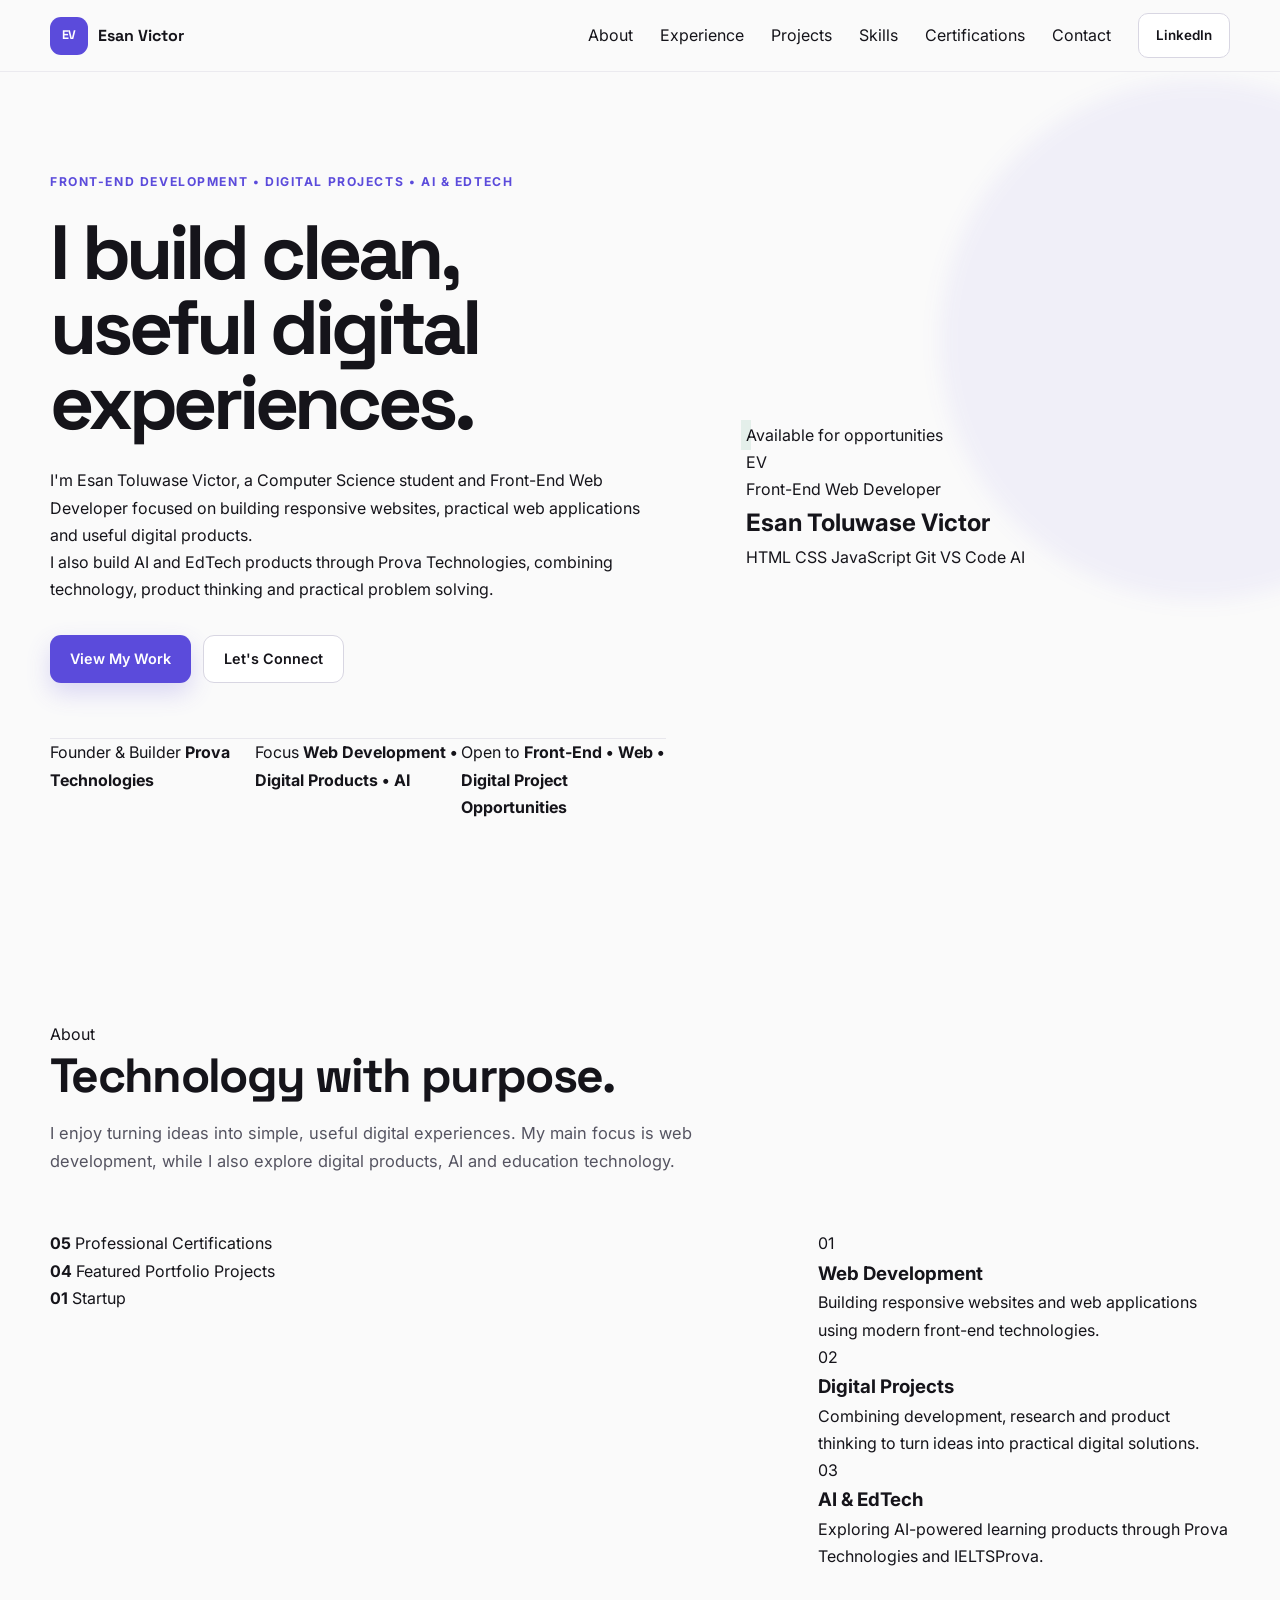
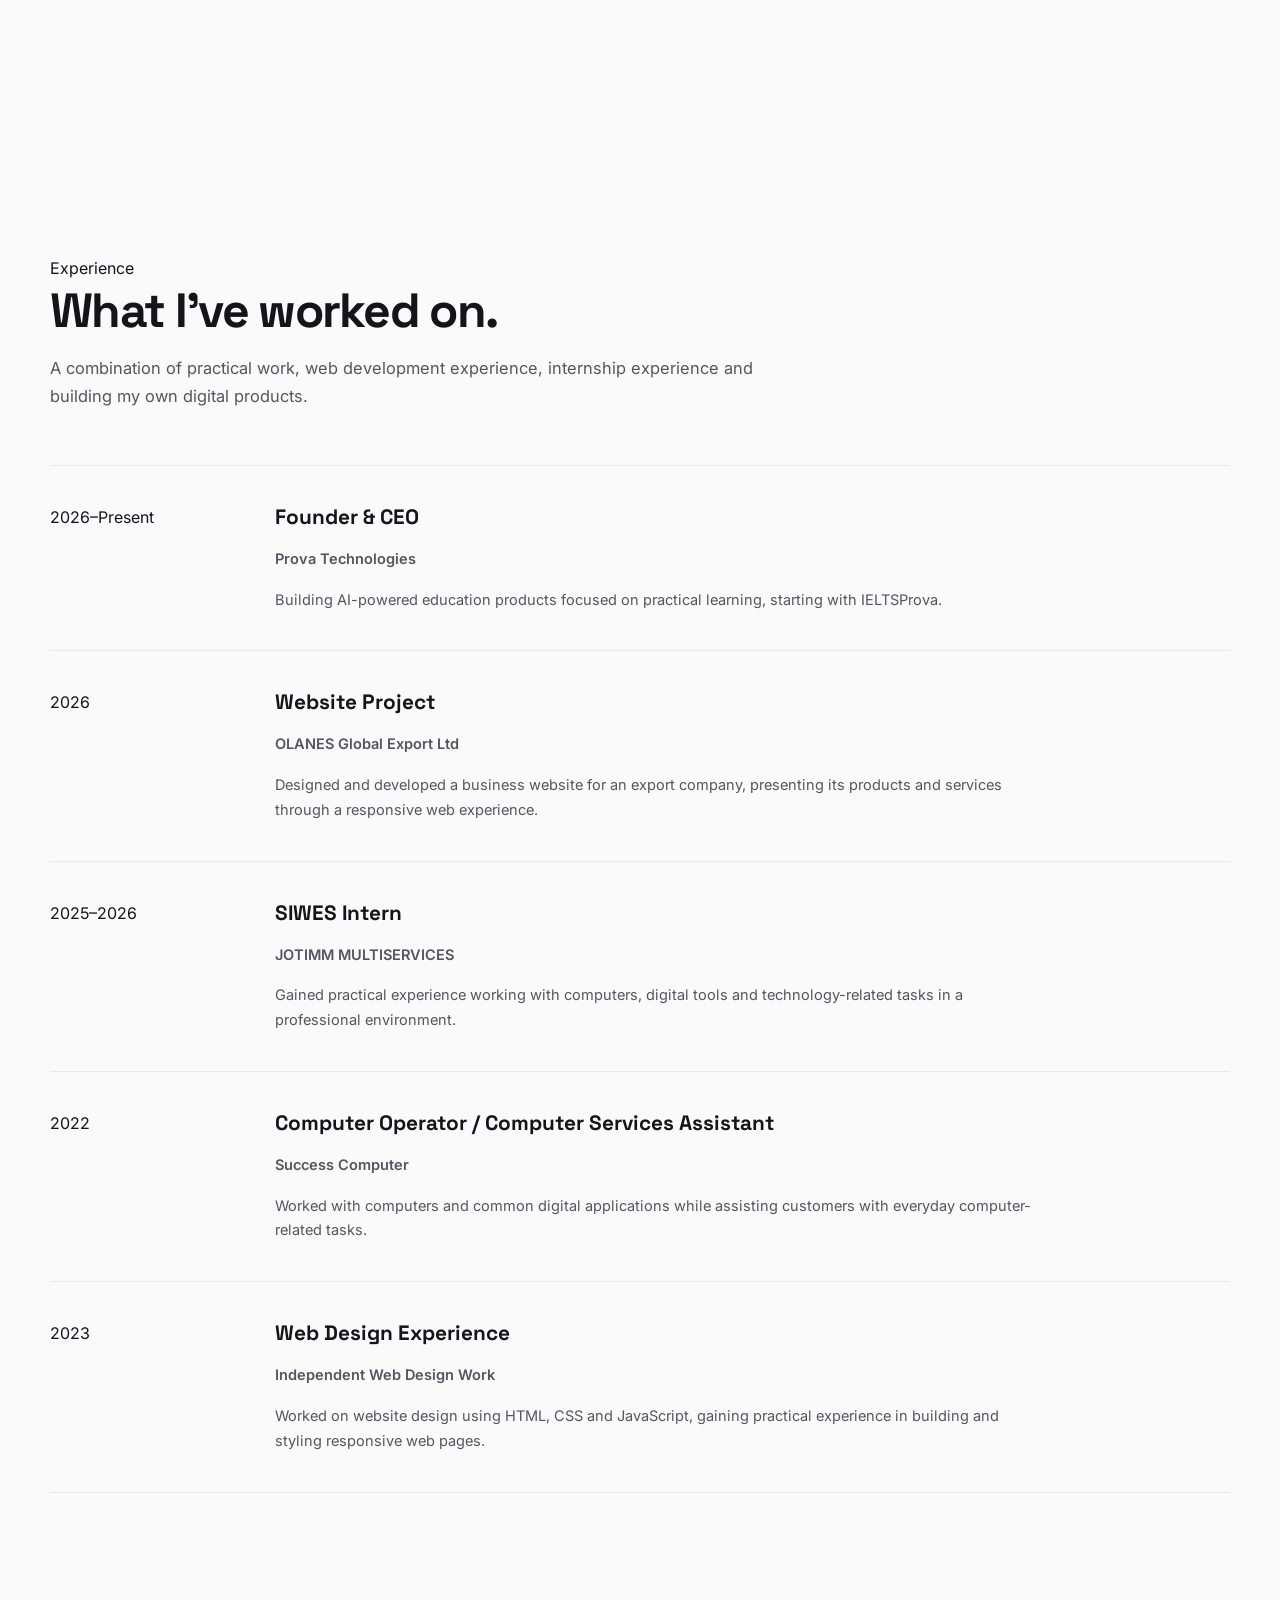
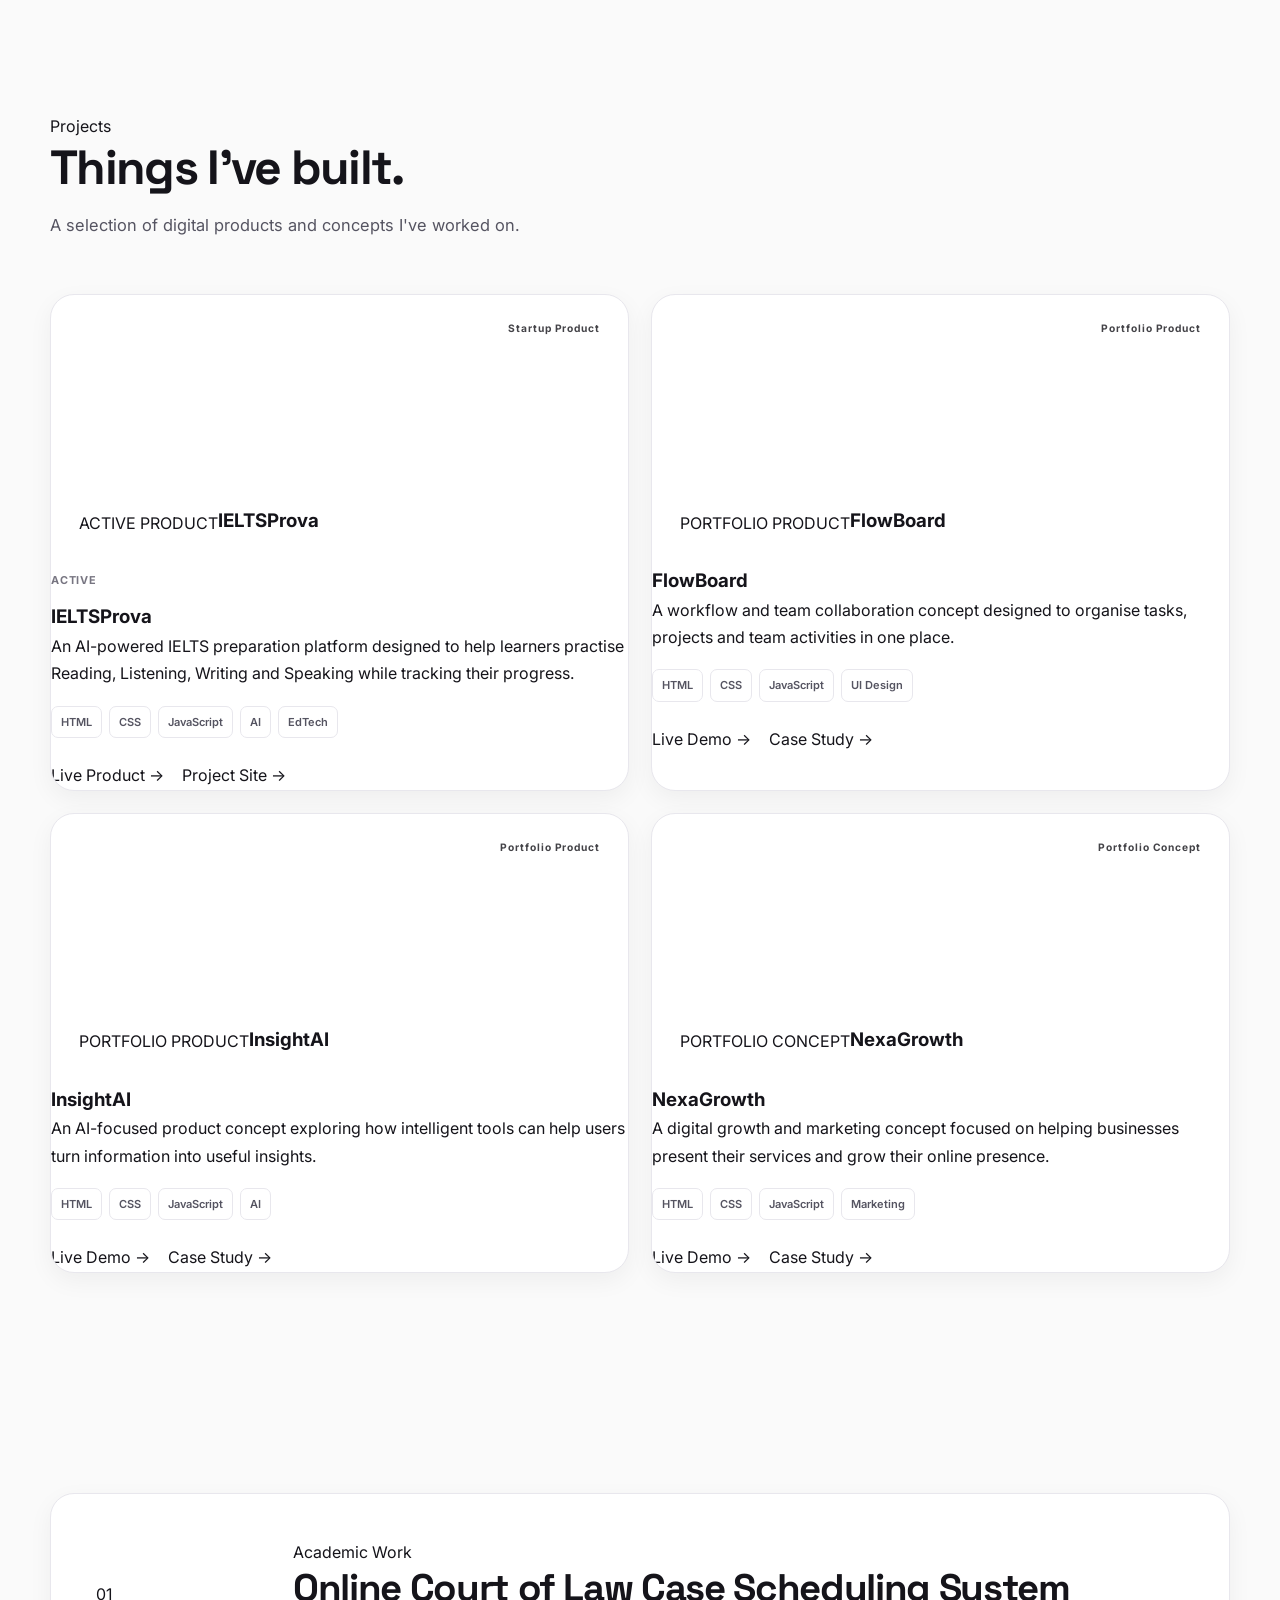
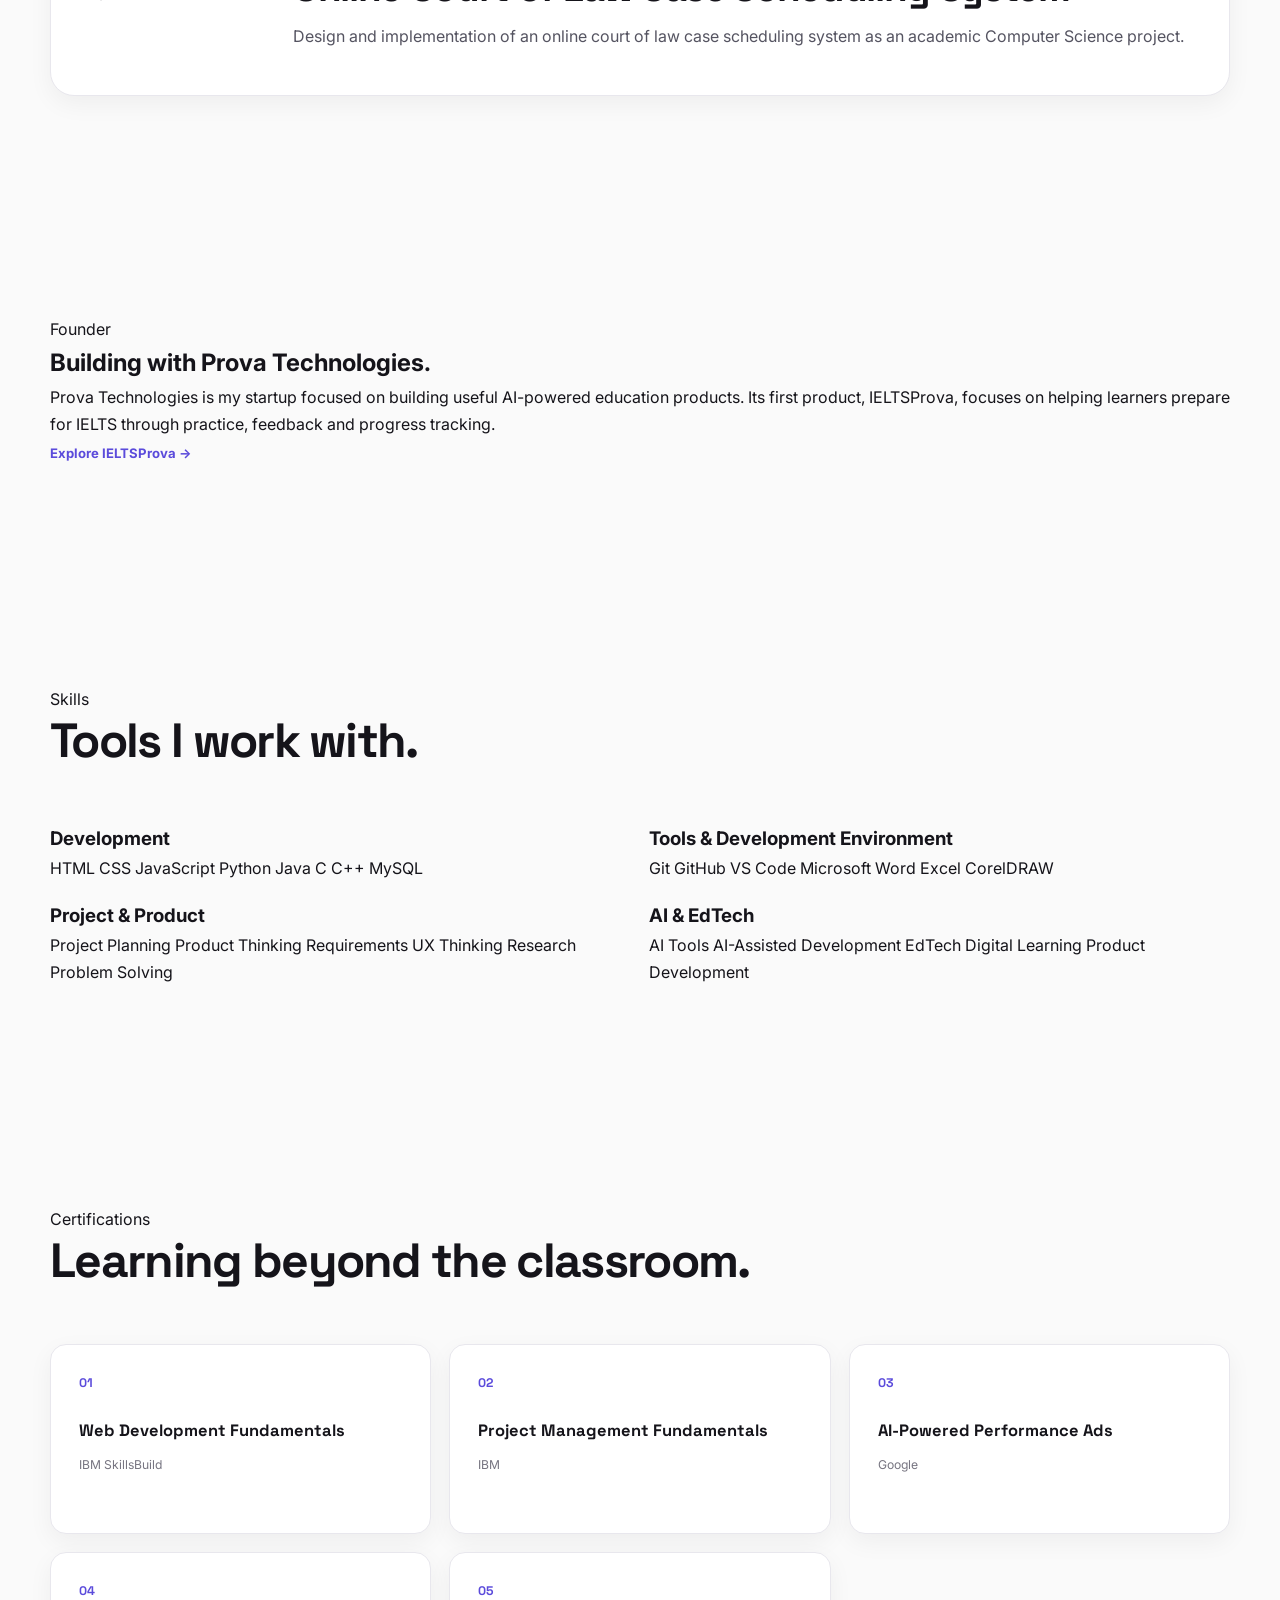
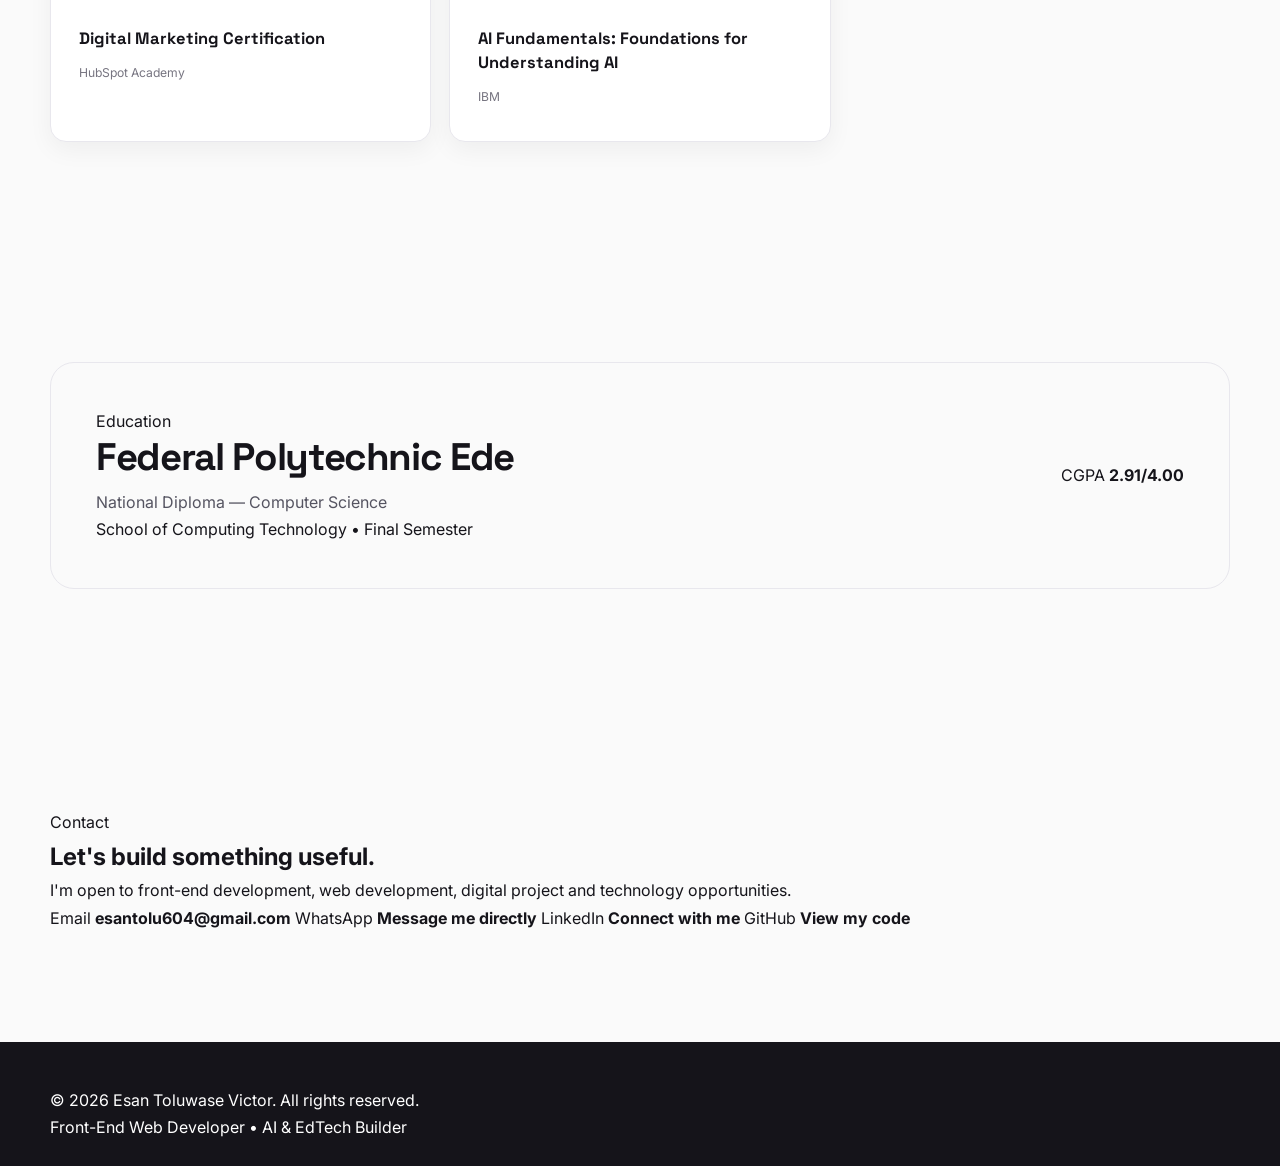
==== commit ecae0e47: "Update print statement from 'Hello' to 'Goodbye'" ====
--- a/index.html
+++ b/index.html
@@ -1,47 +1,44 @@
 <!DOCTYPE html>
 <html lang="en">
 <head>
-  <meta charset="UTF-8">
-
-  <meta name="viewport" content="width=device-width, initial-scale=1.0">
+  <meta charset="UTF-8" />
+  <meta name="viewport" content="width=device-width, initial-scale=1.0" />
+
+  <title>Esan Toluwase Victor | Front-End Web Developer</title>
 
   <meta
     name="description"
     content="Esan Toluwase Victor — Front-End Web Developer, Digital Project Professional, AI & EdTech Builder."
-  >
+  />
 
   <meta
     name="keywords"
-    content="Esan Toluwase Victor, Front-End Developer, Web Developer, JavaScript, HTML, CSS, AI, EdTech, Prova Technologies"
-  >
-
-  <meta name="author" content="Esan Toluwase Victor">
-
-  <meta name="theme-color" content="#5B4BDB">
-
-  <title>Esan Toluwase Victor | Front-End Web Developer</title>
-
-  <link rel="preconnect" href="https://fonts.googleapis.com">
-  <link rel="preconnect" href="https://fonts.gstatic.com" crossorigin>
+    content="Esan Toluwase Victor, Front-End Developer, Web Developer, Web Designer, JavaScript Developer, AI, EdTech, Nigeria"
+  />
+
+  <meta name="author" content="Esan Toluwase Victor" />
+
+  <link rel="preconnect" href="https://fonts.googleapis.com" />
+  <link rel="preconnect" href="https://fonts.gstatic.com" crossorigin />
 
   <link
     href="https://fonts.googleapis.com/css2?family=Inter:wght@400;500;600;700&family=Space+Grotesk:wght@500;600;700&display=swap"
     rel="stylesheet"
-  >
-
-  <link rel="stylesheet" href="style.css">
+  />
+
+  <link rel="stylesheet" href="style.css" />
 </head>
 
 <body>
 
   <!-- ================= HEADER ================= -->
 
-  <header class="site-header" id="site-header">
+  <header class="site-header">
     <div class="container nav-container">
 
-      <a href="#home" class="logo" aria-label="Esan Toluwase Victor home">
+      <a href="#home" class="logo">
         <span class="logo-mark">EV</span>
-        <span class="logo-name">Esan Victor</span>
+        <span class="logo-text">Esan Victor</span>
       </a>
 
       <button
@@ -56,14 +53,14 @@
         <span></span>
       </button>
 
-      <nav class="main-nav" id="main-nav" aria-label="Main navigation">
-
-        <a href="#about" class="nav-link">About</a>
-        <a href="#experience" class="nav-link">Experience</a>
-        <a href="#projects" class="nav-link">Projects</a>
-        <a href="#skills" class="nav-link">Skills</a>
-        <a href="#certifications" class="nav-link">Certifications</a>
-        <a href="#contact" class="nav-link">Contact</a>
+      <nav class="main-nav" id="main-nav">
+
+        <a href="#about">About</a>
+        <a href="#experience">Experience</a>
+        <a href="#projects">Projects</a>
+        <a href="#skills">Skills</a>
+        <a href="#certifications">Certifications</a>
+        <a href="#contact">Contact</a>
 
         <a
           href="https://www.linkedin.com/in/esantoluwasevictor"
@@ -80,11 +77,11 @@
   </header>
 
 
-  <main>
-
-    <!-- ================= HERO ================= -->
-
-    <section class="hero section" id="home">
+  <!-- ================= HERO ================= -->
+
+  <main id="home">
+
+    <section class="hero section">
 
       <div class="container hero-grid">
 
@@ -98,15 +95,15 @@
             I build clean, useful digital experiences.
           </h1>
 
-          <p class="hero-text">
+          <p class="hero-description">
             I'm Esan Toluwase Victor, a Computer Science student and
             Front-End Web Developer focused on building responsive websites,
-            practical web applications and digital products.
+            practical web applications and useful digital products.
           </p>
 
-          <p class="hero-text secondary">
-            I also build at the intersection of technology, product thinking,
-            AI and education through projects and my startup, Prova Technologies.
+          <p class="hero-description secondary">
+            I also build AI and EdTech products through Prova Technologies,
+            combining technology, product thinking and practical problem solving.
           </p>
 
           <div class="hero-actions">
@@ -123,18 +120,18 @@
 
           <div class="hero-meta">
 
-            <div class="meta-item">
-              <span class="meta-label">Currently</span>
-              <strong>Founder & Builder at Prova Technologies</strong>
-            </div>
-
-            <div class="meta-item">
-              <span class="meta-label">Focus</span>
+            <div>
+              <span>Founder & Builder</span>
+              <strong>Prova Technologies</strong>
+            </div>
+
+            <div>
+              <span>Focus</span>
               <strong>Web Development • Digital Products • AI</strong>
             </div>
 
-            <div class="meta-item">
-              <span class="meta-label">Open to</span>
+            <div>
+              <span>Open to</span>
               <strong>Front-End • Web • Digital Project Opportunities</strong>
             </div>
 
@@ -143,521 +140,368 @@
         </div>
 
 
-        <div class="hero-visual reveal">
-
-          <div class="developer-card">
-
-            <div class="card-top">
-
-              <span class="status-dot"></span>
-
-              <span>
-                Available for opportunities
+        <div class="hero-card reveal">
+
+          <div class="availability">
+            <span class="status-dot"></span>
+            Available for opportunities
+          </div>
+
+          <div class="profile-card">
+
+            <div class="profile-initials">
+              EV
+            </div>
+
+            <div class="profile-info">
+              <p>Front-End Web Developer</p>
+              <h2>Esan Toluwase Victor</h2>
+            </div>
+
+          </div>
+
+          <div class="hero-tags">
+
+            <span>HTML</span>
+            <span>CSS</span>
+            <span>JavaScript</span>
+            <span>Git</span>
+            <span>VS Code</span>
+            <span>AI</span>
+
+          </div>
+
+        </div>
+
+      </div>
+
+    </section>
+
+
+    <!-- ================= ABOUT ================= -->
+
+    <section class="section" id="about">
+
+      <div class="container">
+
+        <div class="section-heading reveal">
+
+          <span class="section-kicker">About</span>
+
+          <h2>Technology with purpose.</h2>
+
+          <p>
+            I enjoy turning ideas into simple, useful digital experiences.
+            My main focus is web development, while I also explore digital
+            products, AI and education technology.
+          </p>
+
+        </div>
+
+
+        <div class="about-grid">
+
+          <div class="about-stats reveal">
+
+            <div class="stat-card">
+              <strong>05</strong>
+              <span>Professional Certifications</span>
+            </div>
+
+            <div class="stat-card">
+              <strong>04</strong>
+              <span>Featured Portfolio Projects</span>
+            </div>
+
+            <div class="stat-card">
+              <strong>01</strong>
+              <span>Startup</span>
+            </div>
+
+          </div>
+
+
+          <div class="about-capabilities">
+
+            <article class="info-card reveal">
+
+              <span class="card-number">01</span>
+
+              <h3>Web Development</h3>
+
+              <p>
+                Building responsive websites and web applications using
+                modern front-end technologies.
+              </p>
+
+            </article>
+
+
+            <article class="info-card reveal">
+
+              <span class="card-number">02</span>
+
+              <h3>Digital Projects</h3>
+
+              <p>
+                Combining development, research and product thinking to
+                turn ideas into practical digital solutions.
+              </p>
+
+            </article>
+
+
+            <article class="info-card reveal">
+
+              <span class="card-number">03</span>
+
+              <h3>AI & EdTech</h3>
+
+              <p>
+                Exploring AI-powered learning products through
+                Prova Technologies and IELTSProva.
+              </p>
+
+            </article>
+
+          </div>
+
+        </div>
+
+      </div>
+
+    </section>
+
+
+    <!-- ================= EXPERIENCE ================= -->
+
+    <section class="section section-alt" id="experience">
+
+      <div class="container">
+
+        <div class="section-heading reveal">
+
+          <span class="section-kicker">Experience</span>
+
+          <h2>What I've worked on.</h2>
+
+          <p>
+            A combination of practical work, web development experience,
+            internship experience and building my own digital products.
+          </p>
+
+        </div>
+
+
+        <div class="experience-list">
+
+
+          <!-- PROVA -->
+
+          <article class="experience-item reveal">
+
+            <div class="experience-year">
+              2026–Present
+            </div>
+
+            <div class="experience-content">
+
+              <h3>Founder & CEO</h3>
+
+              <p class="experience-company">
+                Prova Technologies
+              </p>
+
+              <p>
+                Building AI-powered education products focused on practical
+                learning, starting with IELTSProva.
+              </p>
+
+            </div>
+
+          </article>
+
+
+          <!-- OLANES -->
+
+          <article class="experience-item reveal">
+
+            <div class="experience-year">
+              2026
+            </div>
+
+            <div class="experience-content">
+
+              <h3>Website Project</h3>
+
+              <p class="experience-company">
+                OLANES Global Export Ltd
+              </p>
+
+              <p>
+                Designed and developed a business website for an export
+                company, presenting its products and services through a
+                responsive web experience.
+              </p>
+
+            </div>
+
+          </article>
+
+
+          <!-- JOTIMM -->
+
+          <article class="experience-item reveal">
+
+            <div class="experience-year">
+              2025–2026
+            </div>
+
+            <div class="experience-content">
+
+              <h3>SIWES Intern</h3>
+
+              <p class="experience-company">
+                JOTIMM MULTISERVICES
+              </p>
+
+              <p>
+                Gained practical experience working with computers,
+                digital tools and technology-related tasks in a
+                professional environment.
+              </p>
+
+            </div>
+
+          </article>
+
+
+          <!-- SUCCESS COMPUTER -->
+
+          <article class="experience-item reveal">
+
+            <div class="experience-year">
+              2022
+            </div>
+
+            <div class="experience-content">
+
+              <h3>Computer Operator / Computer Services Assistant</h3>
+
+              <p class="experience-company">
+                Success Computer
+              </p>
+
+              <p>
+                Worked with computers and common digital applications
+                while assisting customers with everyday computer-related
+                tasks.
+              </p>
+
+            </div>
+
+          </article>
+
+
+          <!-- WEB DESIGN -->
+
+          <article class="experience-item reveal">
+
+            <div class="experience-year">
+              2023
+            </div>
+
+            <div class="experience-content">
+
+              <h3>Web Design Experience</h3>
+
+              <p class="experience-company">
+                Independent Web Design Work
+              </p>
+
+              <p>
+                Worked on website design using HTML, CSS and JavaScript,
+                gaining practical experience in building and styling
+                responsive web pages.
+              </p>
+
+            </div>
+
+          </article>
+
+
+        </div>
+
+      </div>
+
+    </section>
+
+
+    <!-- ================= PROJECTS ================= -->
+
+    <section class="section" id="projects">
+
+      <div class="container">
+
+        <div class="section-heading reveal">
+
+          <span class="section-kicker">Projects</span>
+
+          <h2>Things I've built.</h2>
+
+          <p>
+            A selection of digital products and concepts I've worked on.
+          </p>
+
+        </div>
+
+
+        <div class="projects-grid">
+
+
+          <!-- IELTS PROVA -->
+
+          <article class="project-card featured-project reveal">
+
+            <div class="project-visual project-ielts">
+
+              <span class="project-label">
+                ACTIVE PRODUCT
               </span>
 
-            </div>
-
-            <div class="profile-symbol">
-              EV
-            </div>
-
-            <h2>
-              Web Developer
-            </h2>
-
-            <p>
-              Building practical websites, interfaces and digital products
-              with a focus on usability and clean implementation.
-            </p>
-
-            <div class="tech-tags">
-
-              <span>HTML</span>
-              <span>CSS</span>
-              <span>JavaScript</span>
-              <span>Git</span>
-              <span>AI</span>
-
-            </div>
-
-          </div>
-
-        </div>
-
-      </div>
-
-    </section>
-
-
-    <!-- ================= ABOUT ================= -->
-
-    <section class="section about-section" id="about">
-
-      <div class="container">
-
-        <div class="section-heading reveal">
-
-          <p class="section-label">
-            ABOUT ME
-          </p>
-
-          <h2>
-            Technology with purpose.
-          </h2>
-
-          <p>
-            I enjoy taking an idea and turning it into something people can
-            actually use.
-          </p>
-
-        </div>
-
-
-        <div class="about-grid">
-
-          <div class="about-text reveal">
-
-            <p>
-              I'm a Computer Science student at Federal Polytechnic Ede,
-              currently completing my ND programme while building my practical
-              experience in web development and digital technology.
-            </p>
-
-            <p>
-              My main interest is front-end and web development, where I work
-              with HTML, CSS and JavaScript to create responsive and useful
-              interfaces. I also have experience with Python, Java, C/C++,
-              MySQL and other development tools.
-            </p>
-
-            <p>
-              Beyond coding, I enjoy understanding the problem behind a
-              product — what users need, how the experience should work and
-              how technology can turn an idea into a useful solution.
-            </p>
-
-            <p>
-              I'm also the founder and builder of Prova Technologies, where
-              I'm developing AI-powered education products beginning with
-              IELTSProva.
-            </p>
-
-          </div>
-
-
-          <div class="about-highlights reveal">
-
-            <div class="highlight-card">
-
-              <span class="highlight-number">
-                05
-              </span>
-
-              <span class="highlight-text">
-                Professional Certifications
-              </span>
-
-            </div>
-
-
-            <div class="highlight-card">
-
-              <span class="highlight-number">
-                04
-              </span>
-
-              <span class="highlight-text">
-                Featured Portfolio Projects
-              </span>
-
-            </div>
-
-
-            <div class="highlight-card">
-
-              <span class="highlight-number">
-                01
-              </span>
-
-              <span class="highlight-text">
-                Startup I'm Building
-              </span>
-
-            </div>
-
-          </div>
-
-        </div>
-
-
-        <div class="capabilities-grid">
-
-          <article class="capability-card reveal">
-
-            <div class="capability-icon">
-              01
-            </div>
-
-            <h3>
-              Web Development
-            </h3>
-
-            <p>
-              Responsive websites and web interfaces built with clean,
-              practical front-end technologies.
-            </p>
-
-          </article>
-
-
-          <article class="capability-card reveal">
-
-            <div class="capability-icon">
-              02
-            </div>
-
-            <h3>
-              Digital Projects
-            </h3>
-
-            <p>
-              Turning requirements and ideas into structured digital
-              experiences and usable products.
-            </p>
-
-          </article>
-
-
-          <article class="capability-card reveal">
-
-            <div class="capability-icon">
-              03
-            </div>
-
-            <h3>
-              AI & EdTech
-            </h3>
-
-            <p>
-              Exploring practical ways to use AI to improve learning,
-              productivity and digital experiences.
-            </p>
-
-          </article>
-
-        </div>
-
-      </div>
-
-    </section>
-
-
-    <!-- ================= EXPERIENCE ================= -->
-
-    <section class="section experience-section" id="experience">
-
-      <div class="container">
-
-        <div class="section-heading reveal">
-
-          <p class="section-label">
-            EXPERIENCE
-          </p>
-
-          <h2>
-            What I've worked on.
-          </h2>
-
-          <p>
-            My experience combines practical computer work, web projects,
-            startup building and digital technology.
-          </p>
-
-        </div>
-
-
-        <div class="experience-list">
-
-
-          <!-- PROVA -->
-
-          <article class="experience-item reveal">
-
-            <div class="experience-date">
-              2026 — Present
-            </div>
-
-            <div class="experience-content">
-
-              <div class="experience-title-row">
-
-                <div>
-
-                  <h3>
-                    Founder & CEO — Prova Technologies
-                  </h3>
-
-                  <p class="experience-company">
-                    AI & EdTech
-                  </p>
-
-                </div>
-
-                <span class="experience-badge">
-                  Founder
+              <h3>IELTSProva</h3>
+
+            </div>
+
+            <div class="project-content">
+
+              <div class="project-top">
+
+                <span class="project-type">
+                  Startup Product
                 </span>
 
+                <span class="project-status">
+                  Active
+                </span>
+
               </div>
 
+              <h3>IELTSProva</h3>
+
               <p>
-                Building Prova Technologies and its first product,
-                IELTSProva — an AI-powered IELTS preparation platform
-                designed to help candidates practise, improve and track
-                their progress.
-              </p>
-
-              <div class="experience-tags">
-
-                <span>Product Development</span>
+                An AI-powered IELTS preparation platform designed to help
+                learners practise Reading, Listening, Writing and Speaking
+                while tracking their progress.
+              </p>
+
+              <div class="project-tags">
+
+                <span>HTML</span>
+                <span>CSS</span>
+                <span>JavaScript</span>
                 <span>AI</span>
                 <span>EdTech</span>
-                <span>Web Development</span>
-
-              </div>
-
-            </div>
-
-          </article>
-
-
-          <!-- OLANES -->
-
-          <article class="experience-item reveal">
-
-            <div class="experience-date">
-              Website Project
-            </div>
-
-            <div class="experience-content">
-
-              <div class="experience-title-row">
-
-                <div>
-
-                  <h3>
-                    OLANES Global Export Ltd — Website Project
-                  </h3>
-
-                  <p class="experience-company">
-                    Web Development
-                  </p>
-
-                </div>
-
-                <span class="experience-badge">
-                  Project
-                </span>
-
-              </div>
-
-              <p>
-                Worked on the website for OLANES Global Export Ltd,
-                creating a professional digital presence for an export
-                business and presenting its products and services online.
-              </p>
-
-              <div class="experience-tags">
-
-                <span>Website Development</span>
-                <span>Responsive Design</span>
-                <span>Business Website</span>
-
-              </div>
-
-            </div>
-
-          </article>
-
-
-          <!-- SUCCESS COMPUTER -->
-
-          <article class="experience-item reveal">
-
-            <div class="experience-date">
-              2023 — 2024
-            </div>
-
-            <div class="experience-content">
-
-              <div class="experience-title-row">
-
-                <div>
-
-                  <h3>
-                    Computer Operator / Computer Services Assistant
-                  </h3>
-
-                  <p class="experience-company">
-                    Success Computer
-                  </p>
-
-                </div>
-
-                <span class="experience-badge">
-                  Experience
-                </span>
-
-              </div>
-
-              <p>
-                Provided computer-related services, assisted customers with
-                everyday digital tasks and worked with common office and
-                computer applications.
-              </p>
-
-              <div class="experience-tags">
-
-                <span>Computer Operations</span>
-                <span>Microsoft Word</span>
-                <span>Excel</span>
-                <span>Customer Support</span>
-
-              </div>
-
-            </div>
-
-          </article>
-
-
-          <!-- JOTIMM -->
-
-          <article class="experience-item reveal">
-
-            <div class="experience-date">
-              2022 — 2023
-            </div>
-
-            <div class="experience-content">
-
-              <div class="experience-title-row">
-
-                <div>
-
-                  <h3>
-                    SIWES Intern
-                  </h3>
-
-                  <p class="experience-company">
-                    JOTIMM MULTISERVICES
-                  </p>
-
-                </div>
-
-                <span class="experience-badge">
-                  Internship
-                </span>
-
-              </div>
-
-              <p>
-                Gained practical experience working with computers,
-                digital tools and day-to-day technology tasks in a
-                professional environment.
-              </p>
-
-              <div class="experience-tags">
-
-                <span>IT Support</span>
-                <span>Digital Tools</span>
-                <span>Computer Skills</span>
-
-              </div>
-
-            </div>
-
-          </article>
-
-        </div>
-
-      </div>
-
-    </section>
-
-
-    <!-- ================= PROJECTS ================= -->
-
-    <section class="section projects-section" id="projects">
-
-      <div class="container">
-
-        <div class="section-heading reveal">
-
-          <p class="section-label">
-            SELECTED WORK
-          </p>
-
-          <h2>
-            Projects I've built.
-          </h2>
-
-          <p>
-            A mix of web development, AI concepts, digital products and
-            practical product-building work.
-          </p>
-
-        </div>
-
-
-        <div class="projects-grid">
-
-
-          <!-- IELTS PROVA -->
-
-          <article class="project-card project-featured reveal">
-
-            <div class="project-visual prova-visual">
-
-              <span class="project-number">
-                01
-              </span>
-
-              <span class="project-type">
-                STARTUP PRODUCT
-              </span>
-
-              <div class="project-visual-title">
-                IELTSProva
-              </div>
-
-            </div>
-
-
-            <div class="project-body">
-
-              <div class="project-top">
-
-                <span class="project-status active">
-                  Active Product
-                </span>
-
-              </div>
-
-              <h3>
-                IELTSProva
-              </h3>
-
-              <p>
-                An AI-powered IELTS preparation platform designed around
-                Reading, Listening, Writing and Speaking practice, with
-                AI feedback, progress tracking and adaptive learning.
-              </p>
-
-              <div class="project-tags">
-
-                <span>AI</span>
-                <span>EdTech</span>
-                <span>Web App</span>
-                <span>Product</span>
 
               </div>
 
@@ -667,16 +511,14 @@
                   href="https://ieltsprova.netlify.app"
                   target="_blank"
                   rel="noopener noreferrer"
-                  class="text-link"
                 >
-                  View Product →
+                  Live Product →
                 </a>
 
                 <a
                   href="https://esantoluwase.github.io/IELTSPROVA-/"
                   target="_blank"
                   rel="noopener noreferrer"
-                  class="text-link"
                 >
                   Project Site →
                 </a>
@@ -692,43 +534,39 @@
 
           <article class="project-card reveal">
 
-            <div class="project-visual flowboard-visual">
-
-              <span class="project-number">
-                02
-              </span>
-
-              <span class="project-type">
+            <div class="project-visual project-flowboard">
+
+              <span class="project-label">
                 PORTFOLIO PRODUCT
               </span>
 
-              <div class="project-visual-title">
-                FlowBoard
+              <h3>FlowBoard</h3>
+
+            </div>
+
+            <div class="project-content">
+
+              <div class="project-top">
+
+                <span class="project-type">
+                  Portfolio Product
+                </span>
+
               </div>
 
-            </div>
-
-
-            <div class="project-body">
-
-              <span class="project-status">
-                Portfolio Product
-              </span>
-
-              <h3>
-                FlowBoard
-              </h3>
+              <h3>FlowBoard</h3>
 
               <p>
-                A workflow and task-management web application concept
-                focused on organising work, tasks and team collaboration.
+                A workflow and team collaboration concept designed to
+                organise tasks, projects and team activities in one place.
               </p>
 
               <div class="project-tags">
 
-                <span>Web App</span>
-                <span>UI/UX</span>
-                <span>Product Thinking</span>
+                <span>HTML</span>
+                <span>CSS</span>
+                <span>JavaScript</span>
+                <span>UI Design</span>
 
               </div>
 
@@ -738,15 +576,11 @@
                   href="https://esantoluwase.github.io/flowboard/"
                   target="_blank"
                   rel="noopener noreferrer"
-                  class="text-link"
                 >
-                  View Project →
+                  Live Demo →
                 </a>
 
-                <a
-                  href="projects/flowboard.html"
-                  class="text-link"
-                >
+                <a href="projects/flowboard.html">
                   Case Study →
                 </a>
 
@@ -761,44 +595,39 @@
 
           <article class="project-card reveal">
 
-            <div class="project-visual insight-visual">
-
-              <span class="project-number">
-                03
-              </span>
-
-              <span class="project-type">
+            <div class="project-visual project-insight">
+
+              <span class="project-label">
                 PORTFOLIO PRODUCT
               </span>
 
-              <div class="project-visual-title">
-                InsightAI
+              <h3>InsightAI</h3>
+
+            </div>
+
+            <div class="project-content">
+
+              <div class="project-top">
+
+                <span class="project-type">
+                  Portfolio Product
+                </span>
+
               </div>
 
-            </div>
-
-
-            <div class="project-body">
-
-              <span class="project-status">
-                Portfolio Product
-              </span>
-
-              <h3>
-                InsightAI
-              </h3>
+              <h3>InsightAI</h3>
 
               <p>
-                An AI-style business research assistant concept designed
-                to help users explore information and turn research into
-                useful insights.
+                An AI-focused product concept exploring how intelligent
+                tools can help users turn information into useful insights.
               </p>
 
               <div class="project-tags">
 
+                <span>HTML</span>
+                <span>CSS</span>
+                <span>JavaScript</span>
                 <span>AI</span>
-                <span>Research</span>
-                <span>Web</span>
 
               </div>
 
@@ -808,15 +637,11 @@
                   href="https://esantoluwase.github.io/insightai/"
                   target="_blank"
                   rel="noopener noreferrer"
-                  class="text-link"
                 >
-                  View Project →
+                  Live Demo →
                 </a>
 
-                <a
-                  href="projects/insightai.html"
-                  class="text-link"
-                >
+                <a href="projects/insightai.html">
                   Case Study →
                 </a>
 
@@ -831,44 +656,40 @@
 
           <article class="project-card reveal">
 
-            <div class="project-visual nexagrowth-visual">
-
-              <span class="project-number">
-                04
-              </span>
-
-              <span class="project-type">
+            <div class="project-visual project-nexagrowth">
+
+              <span class="project-label">
                 PORTFOLIO CONCEPT
               </span>
 
-              <div class="project-visual-title">
-                NexaGrowth
+              <h3>NexaGrowth</h3>
+
+            </div>
+
+            <div class="project-content">
+
+              <div class="project-top">
+
+                <span class="project-type">
+                  Portfolio Concept
+                </span>
+
               </div>
 
-            </div>
-
-
-            <div class="project-body">
-
-              <span class="project-status">
-                Portfolio Concept
-              </span>
-
-              <h3>
-                NexaGrowth
-              </h3>
+              <h3>NexaGrowth</h3>
 
               <p>
-                A digital business and growth concept focused on helping
-                businesses think about their online presence, strategy
-                and growth.
+                A digital growth and marketing concept focused on helping
+                businesses present their services and grow their online
+                presence.
               </p>
 
               <div class="project-tags">
 
-                <span>Web</span>
-                <span>Business</span>
-                <span>Strategy</span>
+                <span>HTML</span>
+                <span>CSS</span>
+                <span>JavaScript</span>
+                <span>Marketing</span>
 
               </div>
 
@@ -878,15 +699,11 @@
                   href="https://esantoluwase.github.io/nexagrowth/"
                   target="_blank"
                   rel="noopener noreferrer"
-                  class="text-link"
                 >
-                  View Project →
+                  Live Demo →
                 </a>
 
-                <a
-                  href="projects/nexagrowth.html"
-                  class="text-link"
-                >
+                <a href="projects/nexagrowth.html">
                   Case Study →
                 </a>
 
@@ -896,6 +713,7 @@
 
           </article>
 
+
         </div>
 
       </div>
@@ -905,40 +723,31 @@
 
     <!-- ================= ACADEMIC WORK ================= -->
 
-    <section class="section academic-section">
+    <section class="section section-alt">
 
       <div class="container">
 
         <div class="academic-card reveal">
 
-          <div class="academic-content">
-
-            <p class="section-label">
-              ACADEMIC WORK
-            </p>
+          <div class="academic-icon">
+            01
+          </div>
+
+          <div>
+
+            <span class="section-kicker">
+              Academic Work
+            </span>
 
             <h2>
               Online Court of Law Case Scheduling System
             </h2>
 
             <p>
-              A Computer Science project focused on designing and
-              implementing a digital system for managing and scheduling
-              court cases.
+              Design and implementation of an online court of law case
+              scheduling system as an academic Computer Science project.
             </p>
 
-            <div class="project-tags">
-
-              <span>Computer Science</span>
-              <span>System Design</span>
-              <span>Web Development</span>
-
-            </div>
-
-          </div>
-
-          <div class="academic-badge">
-            CS PROJECT
           </div>
 
         </div>
@@ -950,43 +759,43 @@
 
     <!-- ================= FOUNDER ================= -->
 
-    <section class="section founder-section">
+    <section class="section" id="founder">
 
       <div class="container">
 
-        <div class="founder-card reveal">
+        <div class="founder-grid reveal">
 
           <div>
 
-            <p class="section-label">
-              BUILDING SOMETHING OF MY OWN
+            <span class="section-kicker">
+              Founder
+            </span>
+
+            <h2>
+              Building with Prova Technologies.
+            </h2>
+
+          </div>
+
+          <div>
+
+            <p>
+              Prova Technologies is my startup focused on building useful
+              AI-powered education products. Its first product,
+              IELTSProva, focuses on helping learners prepare for IELTS
+              through practice, feedback and progress tracking.
             </p>
 
-            <h2>
-              Prova Technologies
-            </h2>
-
-            <p>
-              I'm building Prova Technologies around a simple idea:
-              technology should make learning more practical, accessible
-              and useful.
-            </p>
-
-            <p>
-              IELTSProva is the first product, with plans to expand into
-              more AI-powered education and assessment products.
-            </p>
-
-          </div>
-
-          <a
-            href="https://ieltsprova.netlify.app"
-            target="_blank"
-            rel="noopener noreferrer"
-            class="btn btn-light"
-          >
-            Explore Prova
-          </a>
+            <a
+              href="https://ieltsprova.netlify.app"
+              target="_blank"
+              rel="noopener noreferrer"
+              class="text-link"
+            >
+              Explore IELTSProva →
+            </a>
+
+          </div>
 
         </div>
 
@@ -997,38 +806,35 @@
 
     <!-- ================= SKILLS ================= -->
 
-    <section class="section skills-section" id="skills">
+    <section class="section section-alt" id="skills">
 
       <div class="container">
 
         <div class="section-heading reveal">
 
-          <p class="section-label">
-            SKILLS
-          </p>
+          <span class="section-kicker">
+            Skills
+          </span>
 
           <h2>
             Tools I work with.
           </h2>
 
-          <p>
-            My current technical and professional skill set, with continued
-            learning in modern web development.
-          </p>
-
         </div>
 
 
         <div class="skills-grid">
 
 
-          <div class="skills-group reveal">
+          <!-- DEVELOPMENT -->
+
+          <div class="skill-group reveal">
 
             <h3>
               Development
             </h3>
 
-            <div class="skill-list">
+            <div class="skill-tags">
 
               <span>HTML</span>
               <span>CSS</span>
@@ -1044,16 +850,19 @@
           </div>
 
 
-          <div class="skills-group reveal">
+          <!-- TOOLS -->
+
+          <div class="skill-group reveal">
 
             <h3>
-              Tools
+              Tools & Development Environment
             </h3>
 
-            <div class="skill-list">
+            <div class="skill-tags">
 
               <span>Git</span>
               <span>GitHub</span>
+              <span>VS Code</span>
               <span>Microsoft Word</span>
               <span>Excel</span>
               <span>CorelDRAW</span>
@@ -1063,18 +872,21 @@
           </div>
 
 
-          <div class="skills-group reveal">
+          <!-- PROJECT -->
+
+          <div class="skill-group reveal">
 
             <h3>
               Project & Product
             </h3>
 
-            <div class="skill-list">
+            <div class="skill-tags">
 
               <span>Project Planning</span>
+              <span>Product Thinking</span>
               <span>Requirements</span>
-              <span>Product Thinking</span>
               <span>UX Thinking</span>
+              <span>Research</span>
               <span>Problem Solving</span>
 
             </div>
@@ -1082,22 +894,26 @@
           </div>
 
 
-          <div class="skills-group reveal">
+          <!-- AI -->
+
+          <div class="skill-group reveal">
 
             <h3>
               AI & EdTech
             </h3>
 
-            <div class="skill-list">
-
-              <span>AI Product Concepts</span>
+            <div class="skill-tags">
+
+              <span>AI Tools</span>
+              <span>AI-Assisted Development</span>
               <span>EdTech</span>
-              <span>AI-assisted Development</span>
               <span>Digital Learning</span>
-
-            </div>
-
-          </div>
+              <span>Product Development</span>
+
+            </div>
+
+          </div>
+
 
         </div>
 
@@ -1108,25 +924,20 @@
 
     <!-- ================= CERTIFICATIONS ================= -->
 
-    <section class="section certifications-section" id="certifications">
+    <section class="section" id="certifications">
 
       <div class="container">
 
         <div class="section-heading reveal">
 
-          <p class="section-label">
-            CERTIFICATIONS
-          </p>
+          <span class="section-kicker">
+            Certifications
+          </span>
 
           <h2>
             Learning beyond the classroom.
           </h2>
 
-          <p>
-            Professional learning that supports my technical, project and
-            digital skills.
-          </p>
-
         </div>
 
 
@@ -1140,7 +951,7 @@
             </span>
 
             <h3>
-              IBM SkillsBuild — Web Development Fundamentals
+              Web Development Fundamentals
             </h3>
 
             <p>
@@ -1157,7 +968,7 @@
             </span>
 
             <h3>
-              IBM Project Management Fundamentals
+              Project Management Fundamentals
             </h3>
 
             <p>
@@ -1174,7 +985,7 @@
             </span>
 
             <h3>
-              Google AI-Powered Performance Ads
+              AI-Powered Performance Ads
             </h3>
 
             <p>
@@ -1208,7 +1019,7 @@
             </span>
 
             <h3>
-              IBM AI Fundamentals: Foundations for Understanding AI
+              AI Fundamentals: Foundations for Understanding AI
             </h3>
 
             <p>
@@ -1217,6 +1028,7 @@
 
           </article>
 
+
         </div>
 
       </div>
@@ -1226,54 +1038,41 @@
 
     <!-- ================= EDUCATION ================= -->
 
-    <section class="section education-section">
+    <section class="section section-alt">
 
       <div class="container">
 
         <div class="education-card reveal">
 
-          <div>
-
-            <p class="section-label">
-              EDUCATION
-            </p>
+          <div class="education-main">
+
+            <span class="section-kicker">
+              Education
+            </span>
 
             <h2>
               Federal Polytechnic Ede
             </h2>
 
-            <p class="education-course">
+            <p>
               National Diploma — Computer Science
             </p>
 
-            <p>
-              School of Computing Technology
-            </p>
-
-          </div>
-
-
-          <div class="education-details">
-
-            <div>
-              <span>
-                Current Stage
-              </span>
-
-              <strong>
-                Final Semester
-              </strong>
-            </div>
-
-            <div>
-              <span>
-                CGPA
-              </span>
-
-              <strong>
-                2.91 / 4.00
-              </strong>
-            </div>
+            <span>
+              School of Computing Technology • Final Semester
+            </span>
+
+          </div>
+
+          <div class="education-score">
+
+            <span>
+              CGPA
+            </span>
+
+            <strong>
+              2.91/4.00
+            </strong>
 
           </div>
 
@@ -1286,47 +1085,47 @@
 
     <!-- ================= CONTACT ================= -->
 
-    <section class="section contact-section" id="contact">
+    <section class="section" id="contact">
 
       <div class="container">
 
-        <div class="contact-card reveal">
-
-          <div class="contact-content">
-
-            <p class="section-label">
-              GET IN TOUCH
-            </p>
+        <div class="contact-grid reveal">
+
+
+          <div class="contact-intro">
+
+            <span class="section-kicker">
+              Contact
+            </span>
 
             <h2>
               Let's build something useful.
             </h2>
 
             <p>
-              I'm open to front-end development opportunities, website
-              projects, digital technology work and conversations around
-              building useful products.
+              I'm open to front-end development, web development,
+              digital project and technology opportunities.
             </p>
 
           </div>
 
 
-          <div class="contact-actions">
+          <div class="contact-links">
+
 
             <a
               href="mailto:esantolu604@gmail.com"
-              class="contact-link"
+              class="contact-item"
             >
-              <span class="contact-icon">
-                @
+
+              <span>
+                Email
               </span>
 
-              <span>
-                <small>Email</small>
-                <strong>
-                  esantolu604@gmail.com
-                </strong>
-              </span>
+              <strong>
+                esantolu604@gmail.com
+              </strong>
+
             </a>
 
 
@@ -1334,18 +1133,17 @@
               href="https://wa.me/2348137240707"
               target="_blank"
               rel="noopener noreferrer"
-              class="contact-link"
+              class="contact-item"
             >
-              <span class="contact-icon">
-                WA
+
+              <span>
+                WhatsApp
               </span>
 
-              <span>
-                <small>WhatsApp</small>
-                <strong>
-                  Message me directly
-                </strong>
-              </span>
+              <strong>
+                Message me directly
+              </strong>
+
             </a>
 
 
@@ -1353,18 +1151,17 @@
               href="https://www.linkedin.com/in/esantoluwasevictor"
               target="_blank"
               rel="noopener noreferrer"
-              class="contact-link"
+              class="contact-item"
             >
-              <span class="contact-icon">
-                in
+
+              <span>
+                LinkedIn
               </span>
 
-              <span>
-                <small>LinkedIn</small>
-                <strong>
-                  Connect with me
-                </strong>
-              </span>
+              <strong>
+                Connect with me
+              </strong>
+
             </a>
 
 
@@ -1372,20 +1169,20 @@
               href="https://github.com/esantoluwase"
               target="_blank"
               rel="noopener noreferrer"
-              class="contact-link"
+              class="contact-item"
             >
-              <span class="contact-icon">
-                GH
+
+              <span>
+                GitHub
               </span>
 
-              <span>
-                <small>GitHub</small>
-                <strong>
-                  View my code
-                </strong>
-              </span>
+              <strong>
+                View my code
+              </strong>
+
             </a>
 
+
           </div>
 
         </div>
@@ -1401,60 +1198,23 @@
 
   <footer class="site-footer">
 
-    <div class="container footer-container">
-
-      <div>
-
-        <strong>
-          Esan Toluwase Victor
-        </strong>
-
-        <p>
-          Front-End Web Developer • Digital Projects • AI & EdTech
-        </p>
-
-      </div>
-
-
-      <div class="footer-links">
-
-        <a
-          href="https://github.com/esantoluwase"
-          target="_blank"
-          rel="noopener noreferrer"
-        >
-          GitHub
-        </a>
-
-        <a
-          href="https://www.linkedin.com/in/esantoluwasevictor"
-          target="_blank"
-          rel="noopener noreferrer"
-        >
-          LinkedIn
-        </a>
-
-        <a href="mailto:esantolu604@gmail.com">
-          Email
-        </a>
-
-      </div>
+    <div class="container footer-inner">
+
+      <p>
+        © <span id="current-year"></span> Esan Toluwase Victor.
+        All rights reserved.
+      </p>
+
+      <p>
+        Front-End Web Developer • AI & EdTech Builder
+      </p>
 
     </div>
 
-
-    <div class="container footer-bottom">
-
-      <p>
-        © <span id="current-year"></span> Esan Toluwase Victor. All rights reserved.
-      </p>
-
-    </div>
-
   </footer>
 
 
   <script src="script.js"></script>
 
 </body>
-    </html>
+  </html>
--- a/style.css
+++ b/style.css
@@ -1,1076 +1,1843 @@
-/* ===== RESET & BASE ===== */
+:root {
+  --bg: #fafafa;
+  --surface: #ffffff;
+  --surface-soft: #f5f4fb;
+
+  --text: #15141a;
+  --text-soft: #555461;
+  --text-light: #777581;
+
+  --accent: #5b4bdb;
+  --accent-dark: #4535bd;
+  --accent-light: #eeeaff;
+
+  --border: #e8e7ed;
+  --border-dark: #d8d6e2;
+
+  --success: #208b5b;
+
+  --shadow-sm: 0 8px 25px rgba(20, 19, 26, 0.05);
+  --shadow-md: 0 18px 45px rgba(20, 19, 26, 0.08);
+  --shadow-lg: 0 25px 70px rgba(20, 19, 26, 0.12);
+
+  --radius-sm: 10px;
+  --radius-md: 16px;
+  --radius-lg: 24px;
+
+  --container: 1180px;
+
+  --header-height: 72px;
+}
+
+
+/* =========================================================
+   RESET
+========================================================= */
+
 *,
 *::before,
 *::after {
-    margin: 0;
-    padding: 0;
-    box-sizing: border-box;
-}
-
-:root {
-    --color-bg: #FAFAFA;
-    --color-dark: #14131A;
-    --color-accent: #5B4BDB;
-    --color-accent-light: #7A6DE0;
-    --color-accent-dark: #4A3DB5;
-    --color-white: #FFFFFF;
-    --color-muted: #706C79;
-    --color-border: #E8E7ED;
-    --font-heading: 'Space Grotesk', sans-serif;
-    --font-body: 'Inter', sans-serif;
-    --max-width: 1200px;
-    --header-height: 68px;
-    --radius: 16px;
-    --shadow-sm: 0 2px 8px rgba(0, 0, 0, 0.04);
-    --shadow-md: 0 8px 30px rgba(0, 0, 0, 0.06);
-    --shadow-lg: 0 20px 60px rgba(0, 0, 0, 0.08);
+  box-sizing: border-box;
+  margin: 0;
+  padding: 0;
 }
 
 html {
-    scroll-behavior: smooth;
+  scroll-behavior: smooth;
+  scroll-padding-top: 90px;
 }
 
 body {
-    font-family: var(--font-body);
-    background: var(--color-bg);
-    color: var(--color-dark);
-    line-height: 1.6;
-    -webkit-font-smoothing: antialiased;
-    -moz-osx-font-smoothing: grayscale;
+  font-family: "Inter", sans-serif;
+  background: var(--bg);
+  color: var(--text);
+  line-height: 1.7;
+  overflow-x: hidden;
+}
+
+img {
+  display: block;
+  max-width: 100%;
+}
+
+button,
+input,
+textarea,
+select {
+  font: inherit;
+}
+
+button {
+  border: 0;
 }
 
 a {
-    color: var(--color-accent);
-    text-decoration: none;
-}
-a:hover,
-a:focus-visible {
-    text-decoration: underline;
-}
-
-/* ===== SKIP LINK ===== */
-.skip-link {
+  color: inherit;
+  text-decoration: none;
+}
+
+ul,
+ol {
+  list-style: none;
+}
+
+
+/* =========================================================
+   GLOBAL
+========================================================= */
+
+.container {
+  width: min(var(--container), calc(100% - 40px));
+  margin-inline: auto;
+}
+
+.section {
+  padding: 110px 0;
+}
+
+.section-heading {
+  max-width: 720px;
+  margin-bottom: 55px;
+}
+
+.section-label {
+  display: inline-block;
+  margin-bottom: 14px;
+  color: var(--accent);
+  font-size: 0.76rem;
+  font-weight: 700;
+  letter-spacing: 0.13em;
+  text-transform: uppercase;
+}
+
+.section-heading h2,
+.founder-card h2,
+.contact-card h2,
+.academic-card h2,
+.education-card h2 {
+  font-family: "Space Grotesk", sans-serif;
+  font-weight: 700;
+  letter-spacing: -0.035em;
+  line-height: 1.15;
+}
+
+.section-heading h2 {
+  font-size: clamp(2rem, 4vw, 3rem);
+  margin-bottom: 16px;
+}
+
+.section-heading > p:last-child {
+  color: var(--text-soft);
+  font-size: 1.03rem;
+}
+
+
+/* =========================================================
+   HEADER
+========================================================= */
+
+.site-header {
+  position: fixed;
+  top: 0;
+  left: 0;
+  width: 100%;
+  height: var(--header-height);
+  z-index: 1000;
+
+  background: rgba(250, 250, 250, 0.9);
+  border-bottom: 1px solid rgba(232, 231, 237, 0.8);
+
+  backdrop-filter: blur(16px);
+  -webkit-backdrop-filter: blur(16px);
+}
+
+.nav-container {
+  height: 100%;
+  display: flex;
+  align-items: center;
+  justify-content: space-between;
+}
+
+.logo {
+  display: inline-flex;
+  align-items: center;
+  gap: 10px;
+  font-family: "Space Grotesk", sans-serif;
+  font-weight: 700;
+}
+
+.logo-mark {
+  width: 38px;
+  height: 38px;
+  display: grid;
+  place-items: center;
+
+  border-radius: 11px;
+
+  background: var(--accent);
+  color: #fff;
+
+  font-size: 0.78rem;
+  letter-spacing: -0.04em;
+}
+
+.logo-name {
+  font-size: 0.98rem;
+}
+
+.main-nav {
+  display: flex;
+  align-items: center;
+  gap: 27px;
+}
+
+.nav-link {
+  position: relative;
+  color: var(--text-soft);
+  font-size: 0.88rem;
+  font-weight: 500;
+
+  transition:
+    color 0.2s ease;
+}
+
+.nav-link::after {
+  content: "";
+  position: absolute;
+  left: 0;
+  bottom: -7px;
+
+  width: 0;
+  height: 2px;
+
+  border-radius: 10px;
+  background: var(--accent);
+
+  transition: width 0.2s ease;
+}
+
+.nav-link:hover,
+.nav-link.active {
+  color: var(--text);
+}
+
+.nav-link:hover::after,
+.nav-link.active::after {
+  width: 100%;
+}
+
+.nav-cta {
+  padding: 10px 17px;
+
+  border: 1px solid var(--border-dark);
+  border-radius: 10px;
+
+  background: var(--surface);
+  color: var(--text);
+
+  font-size: 0.84rem;
+  font-weight: 600;
+
+  transition:
+    background 0.2s ease,
+    border-color 0.2s ease,
+    transform 0.2s ease;
+}
+
+.nav-cta:hover {
+  border-color: var(--accent);
+  background: var(--accent-light);
+  transform: translateY(-1px);
+}
+
+.menu-toggle {
+  display: none;
+  width: 42px;
+  height: 42px;
+
+  align-items: center;
+  justify-content: center;
+  flex-direction: column;
+  gap: 5px;
+
+  border: 1px solid var(--border);
+  border-radius: 10px;
+
+  background: var(--surface);
+  cursor: pointer;
+}
+
+.menu-toggle span {
+  width: 18px;
+  height: 2px;
+  border-radius: 5px;
+  background: var(--text);
+
+  transition:
+    transform 0.2s ease,
+    opacity 0.2s ease;
+}
+
+
+/* =========================================================
+   BUTTONS
+========================================================= */
+
+.btn {
+  display: inline-flex;
+  align-items: center;
+  justify-content: center;
+
+  min-height: 48px;
+  padding: 0 20px;
+
+  border-radius: 11px;
+
+  font-size: 0.9rem;
+  font-weight: 600;
+
+  transition:
+    transform 0.2s ease,
+    box-shadow 0.2s ease,
+    background 0.2s ease;
+}
+
+.btn:hover {
+  transform: translateY(-2px);
+}
+
+.btn-primary {
+  background: var(--accent);
+  color: #fff;
+  box-shadow: 0 10px 25px rgba(91, 75, 219, 0.2);
+}
+
+.btn-primary:hover {
+  background: var(--accent-dark);
+  box-shadow: 0 15px 30px rgba(91, 75, 219, 0.26);
+}
+
+.btn-secondary {
+  border: 1px solid var(--border-dark);
+  background: var(--surface);
+  color: var(--text);
+}
+
+.btn-secondary:hover {
+  border-color: var(--accent);
+  background: var(--accent-light);
+}
+
+.btn-light {
+  background: #fff;
+  color: var(--text);
+}
+
+.btn-light:hover {
+  box-shadow: var(--shadow-md);
+}
+
+
+/* =========================================================
+   HERO
+========================================================= */
+
+.hero {
+  position: relative;
+  min-height: 100vh;
+  padding-top: calc(var(--header-height) + 100px);
+  padding-bottom: 90px;
+
+  display: flex;
+  align-items: center;
+}
+
+.hero::before {
+  content: "";
+
+  position: absolute;
+  top: 80px;
+  right: -180px;
+
+  width: 520px;
+  height: 520px;
+
+  border-radius: 50%;
+
+  background: rgba(91, 75, 219, 0.06);
+
+  filter: blur(10px);
+
+  pointer-events: none;
+}
+
+.hero-grid {
+  display: grid;
+  grid-template-columns: minmax(0, 1.12fr) minmax(330px, 0.88fr);
+  align-items: center;
+  gap: 80px;
+}
+
+.hero-content {
+  max-width: 720px;
+}
+
+.eyebrow {
+  margin-bottom: 22px;
+
+  color: var(--accent);
+
+  font-size: 0.76rem;
+  font-weight: 700;
+  letter-spacing: 0.13em;
+}
+
+.hero h1 {
+  max-width: 760px;
+
+  font-family: "Space Grotesk", sans-serif;
+  font-size: clamp(3rem, 6vw, 5.5rem);
+  line-height: 0.98;
+  letter-spacing: -0.055em;
+
+  margin-bottom: 27px;
+}
+
+.hero-text {
+  max-width: 700px;
+
+  color: var(--text-soft);
+  font-size: 1.08rem;
+  line-height: 1.8;
+}
+
+.hero-text.secondary {
+  margin-top: 10px;
+}
+
+.hero-actions {
+  display: flex;
+  flex-wrap: wrap;
+  gap: 12px;
+
+  margin-top: 32px;
+}
+
+.hero-meta {
+  display: grid;
+  grid-template-columns: repeat(3, 1fr);
+
+  margin-top: 55px;
+
+  border-top: 1px solid var(--border);
+}
+
+.meta-item {
+  padding: 20px 20px 0 0;
+}
+
+.meta-item + .meta-item {
+  padding-left: 20px;
+  border-left: 1px solid var(--border);
+}
+
+.meta-label {
+  display: block;
+  margin-bottom: 7px;
+
+  color: var(--text-light);
+
+  font-size: 0.73rem;
+  font-weight: 600;
+  text-transform: uppercase;
+  letter-spacing: 0.08em;
+}
+
+.meta-item strong {
+  display: block;
+
+  font-size: 0.82rem;
+  line-height: 1.5;
+}
+
+
+/* =========================================================
+   HERO VISUAL
+========================================================= */
+
+.hero-visual {
+  display: flex;
+  justify-content: center;
+}
+
+.developer-card {
+  position: relative;
+
+  width: min(100%, 420px);
+
+  padding: 30px;
+
+  border: 1px solid var(--border);
+  border-radius: 26px;
+
+  background:
+    linear-gradient(
+      145deg,
+      rgba(255, 255, 255, 0.98),
+      rgba(245, 244, 251, 0.95)
+    );
+
+  box-shadow: var(--shadow-lg);
+
+  overflow: hidden;
+}
+
+.developer-card::before {
+  content: "";
+
+  position: absolute;
+  width: 230px;
+  height: 230px;
+
+  top: -100px;
+  right: -90px;
+
+  border-radius: 50%;
+
+  background: rgba(91, 75, 219, 0.1);
+}
+
+.card-top {
+  position: relative;
+
+  display: flex;
+  align-items: center;
+  gap: 8px;
+
+  color: var(--text-soft);
+
+  font-size: 0.75rem;
+  font-weight: 600;
+}
+
+.status-dot {
+  width: 8px;
+  height: 8px;
+
+  border-radius: 50%;
+
+  background: var(--success);
+  box-shadow: 0 0 0 5px rgba(32, 139, 91, 0.1);
+}
+
+.profile-symbol {
+  position: relative;
+
+  width: 130px;
+  height: 130px;
+
+  margin: 65px auto 35px;
+
+  display: grid;
+  place-items: center;
+
+  border-radius: 50%;
+
+  background: var(--accent);
+  color: #fff;
+
+  font-family: "Space Grotesk", sans-serif;
+  font-size: 2.3rem;
+  font-weight: 700;
+
+  box-shadow:
+    0 20px 50px rgba(91, 75, 219, 0.25);
+}
+
+.developer-card h2 {
+  position: relative;
+
+  margin-bottom: 12px;
+
+  font-family: "Space Grotesk", sans-serif;
+  font-size: 1.7rem;
+  letter-spacing: -0.035em;
+}
+
+.developer-card > p {
+  position: relative;
+
+  color: var(--text-soft);
+  font-size: 0.91rem;
+  line-height: 1.7;
+}
+
+.tech-tags {
+  position: relative;
+
+  display: flex;
+  flex-wrap: wrap;
+  gap: 8px;
+
+  margin-top: 25px;
+}
+
+.tech-tags span {
+  padding: 7px 10px;
+
+  border: 1px solid var(--border);
+  border-radius: 8px;
+
+  background: #fff;
+
+  color: var(--text-soft);
+
+  font-size: 0.72rem;
+  font-weight: 600;
+}
+
+
+/* =========================================================
+   ABOUT
+========================================================= */
+
+.about-section {
+  background: var(--surface);
+}
+
+.about-grid {
+  display: grid;
+  grid-template-columns: minmax(0, 1.25fr) minmax(300px, 0.75fr);
+  gap: 80px;
+
+  margin-bottom: 65px;
+}
+
+.about-text {
+  max-width: 720px;
+}
+
+.about-text p {
+  color: var(--text-soft);
+  font-size: 1rem;
+}
+
+.about-text p + p {
+  margin-top: 18px;
+}
+
+.about-highlights {
+  display: flex;
+  flex-direction: column;
+  gap: 12px;
+}
+
+.highlight-card {
+  display: flex;
+  align-items: center;
+  gap: 18px;
+
+  padding: 19px;
+
+  border: 1px solid var(--border);
+  border-radius: var(--radius-md);
+
+  background: var(--surface);
+
+  box-shadow: var(--shadow-sm);
+}
+
+.highlight-number {
+  min-width: 60px;
+
+  font-family: "Space Grotesk", sans-serif;
+  color: var(--accent);
+
+  font-size: 1.7rem;
+  font-weight: 700;
+}
+
+.highlight-text {
+  color: var(--text-soft);
+
+  font-size: 0.85rem;
+  font-weight: 600;
+}
+
+.capabilities-grid {
+  display: grid;
+  grid-template-columns: repeat(3, 1fr);
+  gap: 18px;
+}
+
+.capability-card {
+  padding: 28px;
+
+  border: 1px solid var(--border);
+  border-radius: var(--radius-md);
+
+  background: var(--surface);
+
+  transition:
+    transform 0.25s ease,
+    box-shadow 0.25s ease,
+    border-color 0.25s ease;
+}
+
+.capability-card:hover {
+  transform: translateY(-5px);
+  border-color: rgba(91, 75, 219, 0.25);
+  box-shadow: var(--shadow-md);
+}
+
+.capability-icon {
+  width: 40px;
+  height: 40px;
+
+  display: grid;
+  place-items: center;
+
+  margin-bottom: 25px;
+
+  border-radius: 10px;
+
+  background: var(--accent-light);
+  color: var(--accent);
+
+  font-size: 0.72rem;
+  font-weight: 700;
+}
+
+.capability-card h3 {
+  margin-bottom: 9px;
+
+  font-family: "Space Grotesk", sans-serif;
+  font-size: 1.15rem;
+}
+
+.capability-card p {
+  color: var(--text-soft);
+  font-size: 0.88rem;
+}
+
+
+/* =========================================================
+   EXPERIENCE
+========================================================= */
+
+.experience-section {
+  background: var(--bg);
+}
+
+.experience-list {
+  border-top: 1px solid var(--border);
+}
+
+.experience-item {
+  display: grid;
+  grid-template-columns: 180px minmax(0, 1fr);
+  gap: 45px;
+
+  padding: 38px 0;
+
+  border-bottom: 1px solid var(--border);
+}
+
+.experience-date {
+  color: var(--text-light);
+
+  font-size: 0.8rem;
+  font-weight: 600;
+  text-transform: uppercase;
+  letter-spacing: 0.06em;
+}
+
+.experience-title-row {
+  display: flex;
+  justify-content: space-between;
+  align-items: flex-start;
+  gap: 20px;
+}
+
+.experience-content h3 {
+  font-family: "Space Grotesk", sans-serif;
+  font-size: 1.3rem;
+  line-height: 1.3;
+}
+
+.experience-company {
+  margin-top: 4px;
+
+  color: var(--accent);
+
+  font-size: 0.84rem;
+  font-weight: 600;
+}
+
+.experience-content > p {
+  max-width: 760px;
+
+  margin-top: 16px;
+
+  color: var(--text-soft);
+  font-size: 0.91rem;
+}
+
+.experience-badge {
+  flex-shrink: 0;
+
+  padding: 6px 10px;
+
+  border-radius: 8px;
+
+  background: var(--accent-light);
+  color: var(--accent);
+
+  font-size: 0.68rem;
+  font-weight: 700;
+  text-transform: uppercase;
+  letter-spacing: 0.05em;
+}
+
+.experience-tags,
+.project-tags {
+  display: flex;
+  flex-wrap: wrap;
+  gap: 7px;
+
+  margin-top: 18px;
+}
+
+.experience-tags span,
+.project-tags span {
+  padding: 6px 9px;
+
+  border: 1px solid var(--border);
+  border-radius: 7px;
+
+  color: var(--text-soft);
+
+  font-size: 0.69rem;
+  font-weight: 600;
+}
+
+
+/* =========================================================
+   PROJECTS
+========================================================= */
+
+.projects-section {
+  background: var(--surface);
+}
+
+.projects-grid {
+  display: grid;
+  grid-template-columns: repeat(2, minmax(0, 1fr));
+  gap: 22px;
+}
+
+.project-card {
+  display: flex;
+  flex-direction: column;
+
+  border: 1px solid var(--border);
+  border-radius: var(--radius-lg);
+
+  background: var(--surface);
+
+  overflow: hidden;
+
+  box-shadow: var(--shadow-sm);
+
+  transition:
+    transform 0.25s ease,
+    box-shadow 0.25s ease,
+    border-color 0.25s ease;
+}
+
+.project-card:hover {
+  transform: translateY(-6px);
+  border-color: rgba(91, 75, 219, 0.25);
+  box-shadow: var(--shadow-md);
+}
+
+.project-featured {
+  grid-column: span 2;
+}
+
+.project-visual {
+  position: relative;
+
+  min-height: 270px;
+
+  display: flex;
+  align-items: flex-end;
+
+  padding: 28px;
+
+  overflow: hidden;
+}
+
+.project-visual::after {
+  content: "";
+
+  position: absolute;
+
+  width: 250px;
+  height: 250px;
+
+  border-radius: 50%;
+
+  right: -70px;
+  top: -80px;
+
+  background: rgba(255, 255, 255, 0.12);
+}
+
+.prova-visual {
+  background:
+    linear-gradient(
+      135deg,
+      #221653 0%,
+      #5b4bdb 55%,
+      #8c7cf0 100%
+    );
+
+  color: #fff;
+}
+
+.flowboard-visual {
+  background:
+    linear-gradient(
+      135deg,
+      #17171c 0%,
+      #33333d 100%
+    );
+
+  color: #fff;
+}
+
+.insight-visual {
+  background:
+    linear-gradient(
+      135deg,
+      #20202a 0%,
+      #5b4bdb 100%
+    );
+
+  color: #fff;
+}
+
+.nexagrowth-visual {
+  background:
+    linear-gradient(
+      135deg,
+      #15261f 0%,
+      #35684f 100%
+    );
+
+  color: #fff;
+}
+
+.project-number {
+  position: absolute;
+  top: 25px;
+  left: 28px;
+
+  font-family: "Space Grotesk", sans-serif;
+  font-size: 0.75rem;
+  font-weight: 700;
+  opacity: 0.75;
+}
+
+.project-type {
+  position: absolute;
+  top: 25px;
+  right: 28px;
+
+  font-size: 0.64rem;
+  font-weight: 700;
+  letter-spacing: 0.09em;
+  opacity: 0.8;
+}
+
+.project-visual-title {
+  position: relative;
+  z-index: 2;
+
+  font-family: "Space Grotesk", sans-serif;
+  font-size: clamp(2rem, 4vw, 3.2rem);
+  font-weight: 700;
+  letter-spacing: -0.05em;
+}
+
+.project-body {
+  padding: 27px;
+}
+
+.project-status {
+  display: inline-block;
+
+  margin-bottom: 12px;
+
+  color: var(--text-light);
+
+  font-size: 0.68rem;
+  font-weight: 700;
+  letter-spacing: 0.07em;
+  text-transform: uppercase;
+}
+
+.project-status.active {
+  color: var(--success);
+}
+
+.project-body h3 {
+  margin-bottom: 11px;
+
+  font-family: "Space Grotesk", sans-serif;
+  font-size: 1.4rem;
+  letter-spacing: -0.025em;
+}
+
+.project-body > p {
+  color: var(--text-soft);
+  font-size: 0.9rem;
+}
+
+.project-links {
+  display: flex;
+  flex-wrap: wrap;
+  gap: 18px;
+
+  margin-top: 24px;
+}
+
+.text-link {
+  color: var(--accent);
+
+  font-size: 0.82rem;
+  font-weight: 700;
+
+  transition:
+    color 0.2s ease,
+    transform 0.2s ease;
+}
+
+.text-link:hover {
+  color: var(--accent-dark);
+}
+
+
+/* =========================================================
+   ACADEMIC
+========================================================= */
+
+.academic-section {
+  padding-top: 80px;
+  padding-bottom: 80px;
+  background: var(--bg);
+}
+
+.academic-card {
+  display: flex;
+  align-items: center;
+  justify-content: space-between;
+  gap: 40px;
+
+  padding: 45px;
+
+  border: 1px solid var(--border);
+  border-radius: var(--radius-lg);
+
+  background: var(--surface);
+
+  box-shadow: var(--shadow-sm);
+}
+
+.academic-content {
+  max-width: 800px;
+}
+
+.academic-card h2 {
+  font-size: clamp(1.7rem, 3vw, 2.4rem);
+  margin-bottom: 13px;
+}
+
+.academic-card p:not(.section-label) {
+  color: var(--text-soft);
+}
+
+.academic-badge {
+  flex-shrink: 0;
+
+  padding: 14px 18px;
+
+  border-radius: 11px;
+
+  background: var(--accent-light);
+  color: var(--accent);
+
+  font-size: 0.72rem;
+  font-weight: 700;
+}
+
+
+/* =========================================================
+   FOUNDER
+========================================================= */
+
+.founder-section {
+  padding-top: 90px;
+  padding-bottom: 90px;
+}
+
+.founder-card {
+  display: flex;
+  align-items: center;
+  justify-content: space-between;
+  gap: 50px;
+
+  padding: 55px;
+
+  border-radius: var(--radius-lg);
+
+  background:
+    linear-gradient(
+      135deg,
+      #221653 0%,
+      #5b4bdb 100%
+    );
+
+  color: #fff;
+
+  box-shadow: var(--shadow-lg);
+}
+
+.founder-card .section-label {
+  color: #dcd7ff;
+}
+
+.founder-card h2 {
+  font-size: clamp(2rem, 4vw, 3.2rem);
+  margin-bottom: 17px;
+}
+
+.founder-card p:not(.section-label) {
+  max-width: 700px;
+
+  color: rgba(255, 255, 255, 0.78);
+
+  font-size: 0.95rem;
+}
+
+.founder-card p + p {
+  margin-top: 12px;
+}
+
+
+/* =========================================================
+   SKILLS
+========================================================= */
+
+.skills-section {
+  background: var(--surface);
+}
+
+.skills-grid {
+  display: grid;
+  grid-template-columns: repeat(2, 1fr);
+  gap: 18px;
+}
+
+.skills-group {
+  padding: 28px;
+
+  border: 1px solid var(--border);
+  border-radius: var(--radius-md);
+
+  background: var(--bg);
+}
+
+.skills-group h3 {
+  margin-bottom: 18px;
+
+  font-family: "Space Grotesk", sans-serif;
+  font-size: 1.08rem;
+}
+
+.skill-list {
+  display: flex;
+  flex-wrap: wrap;
+  gap: 8px;
+}
+
+.skill-list span {
+  padding: 8px 11px;
+
+  border: 1px solid var(--border);
+  border-radius: 8px;
+
+  background: var(--surface);
+
+  color: var(--text-soft);
+
+  font-size: 0.76rem;
+  font-weight: 600;
+}
+
+
+/* =========================================================
+   CERTIFICATIONS
+========================================================= */
+
+.certifications-section {
+  background: var(--bg);
+}
+
+.certifications-grid {
+  display: grid;
+  grid-template-columns: repeat(3, 1fr);
+  gap: 18px;
+}
+
+.cert-card {
+  position: relative;
+
+  min-height: 190px;
+
+  padding: 28px;
+
+  border: 1px solid var(--border);
+  border-radius: var(--radius-md);
+
+  background: var(--surface);
+
+  box-shadow: var(--shadow-sm);
+
+  transition:
+    transform 0.25s ease,
+    box-shadow 0.25s ease;
+}
+
+.cert-card:hover {
+  transform: translateY(-4px);
+  box-shadow: var(--shadow-md);
+}
+
+.cert-number {
+  display: block;
+
+  margin-bottom: 25px;
+
+  color: var(--accent);
+
+  font-family: "Space Grotesk", sans-serif;
+  font-size: 0.78rem;
+  font-weight: 700;
+}
+
+.cert-card h3 {
+  font-family: "Space Grotesk", sans-serif;
+  font-size: 1.03rem;
+  line-height: 1.45;
+}
+
+.cert-card p {
+  margin-top: 12px;
+
+  color: var(--text-light);
+
+  font-size: 0.76rem;
+}
+
+
+/* =========================================================
+   EDUCATION
+========================================================= */
+
+.education-section {
+  background: var(--surface);
+}
+
+.education-card {
+  display: flex;
+  align-items: center;
+  justify-content: space-between;
+  gap: 50px;
+
+  padding: 45px;
+
+  border: 1px solid var(--border);
+  border-radius: var(--radius-lg);
+
+  background: var(--bg);
+}
+
+.education-card h2 {
+  font-size: clamp(1.8rem, 3vw, 2.5rem);
+  margin-bottom: 10px;
+}
+
+.education-course {
+  color: var(--accent) !important;
+  font-weight: 700;
+}
+
+.education-card p:not(.section-label) {
+  color: var(--text-soft);
+}
+
+.education-details {
+  display: flex;
+  gap: 40px;
+  flex-shrink: 0;
+}
+
+.education-details div {
+  display: flex;
+  flex-direction: column;
+}
+
+.education-details span {
+  color: var(--text-light);
+
+  font-size: 0.7rem;
+  font-weight: 600;
+  text-transform: uppercase;
+  letter-spacing: 0.07em;
+}
+
+.education-details strong {
+  margin-top: 5px;
+
+  font-family: "Space Grotesk", sans-serif;
+  font-size: 1rem;
+}
+
+
+/* =========================================================
+   CONTACT
+========================================================= */
+
+.contact-section {
+  background: var(--bg);
+}
+
+.contact-card {
+  display: grid;
+  grid-template-columns: minmax(0, 1fr) minmax(350px, 0.8fr);
+  gap: 70px;
+
+  padding: 60px;
+
+  border: 1px solid var(--border);
+  border-radius: var(--radius-lg);
+
+  background: var(--surface);
+
+  box-shadow: var(--shadow-md);
+}
+
+.contact-content h2 {
+  max-width: 620px;
+
+  font-size: clamp(2.2rem, 4vw, 3.5rem);
+  margin-bottom: 18px;
+}
+
+.contact-content > p:last-child {
+  max-width: 650px;
+
+  color: var(--text-soft);
+  font-size: 0.95rem;
+}
+
+.contact-actions {
+  display: flex;
+  flex-direction: column;
+  gap: 10px;
+}
+
+.contact-link {
+  display: flex;
+  align-items: center;
+  gap: 14px;
+
+  padding: 14px;
+
+  border: 1px solid var(--border);
+  border-radius: 12px;
+
+  background: var(--bg);
+
+  transition:
+    border-color 0.2s ease,
+    transform 0.2s ease,
+    background 0.2s ease;
+}
+
+.contact-link:hover {
+  border-color: rgba(91, 75, 219, 0.3);
+  background: var(--accent-light);
+  transform: translateX(3px);
+}
+
+.contact-icon {
+  width: 38px;
+  height: 38px;
+
+  display: grid;
+  place-items: center;
+
+  flex-shrink: 0;
+
+  border-radius: 9px;
+
+  background: var(--accent);
+  color: #fff;
+
+  font-size: 0.68rem;
+  font-weight: 700;
+}
+
+.contact-link span:last-child {
+  display: flex;
+  flex-direction: column;
+}
+
+.contact-link small {
+  color: var(--text-light);
+  font-size: 0.68rem;
+}
+
+.contact-link strong {
+  margin-top: 2px;
+
+  font-size: 0.8rem;
+}
+
+
+/* =========================================================
+   FOOTER
+========================================================= */
+
+.site-footer {
+  padding: 45px 0 25px;
+
+  background: #15141a;
+  color: #fff;
+}
+
+.footer-container {
+  display: flex;
+  justify-content: space-between;
+  align-items: flex-start;
+  gap: 30px;
+}
+
+.footer-container strong {
+  font-family: "Space Grotesk", sans-serif;
+  font-size: 1rem;
+}
+
+.footer-container p {
+  margin-top: 7px;
+
+  color: rgba(255, 255, 255, 0.55);
+
+  font-size: 0.75rem;
+}
+
+.footer-links {
+  display: flex;
+  flex-wrap: wrap;
+  gap: 20px;
+}
+
+.footer-links a {
+  color: rgba(255, 255, 255, 0.7);
+
+  font-size: 0.78rem;
+
+  transition: color 0.2s ease;
+}
+
+.footer-links a:hover {
+  color: #fff;
+}
+
+.footer-bottom {
+  margin-top: 35px;
+  padding-top: 20px;
+
+  border-top: 1px solid rgba(255, 255, 255, 0.1);
+}
+
+.footer-bottom p {
+  margin: 0;
+
+  color: rgba(255, 255, 255, 0.4);
+
+  font-size: 0.7rem;
+}
+
+
+/* =========================================================
+   SCROLL REVEAL
+========================================================= */
+
+.reveal {
+  opacity: 0;
+  transform: translateY(18px);
+
+  transition:
+    opacity 0.7s ease,
+    transform 0.7s ease;
+}
+
+.reveal.visible {
+  opacity: 1;
+  transform: translateY(0);
+}
+
+
+/* =========================================================
+   RESPONSIVE — TABLET
+========================================================= */
+
+@media (max-width: 1000px) {
+
+  .main-nav {
+    gap: 17px;
+  }
+
+  .hero-grid {
+    grid-template-columns: 1fr;
+    gap: 55px;
+  }
+
+  .hero-content {
+    max-width: 800px;
+  }
+
+  .hero-visual {
+    justify-content: flex-start;
+  }
+
+  .about-grid {
+    gap: 45px;
+  }
+
+  .certifications-grid {
+    grid-template-columns: repeat(2, 1fr);
+  }
+
+  .contact-card {
+    grid-template-columns: 1fr;
+    gap: 40px;
+  }
+
+}
+
+
+/* =========================================================
+   RESPONSIVE — MOBILE NAV
+========================================================= */
+
+@media (max-width: 820px) {
+
+  :root {
+    --header-height: 66px;
+  }
+
+  .container {
+    width: min(var(--container), calc(100% - 30px));
+  }
+
+  .section {
+    padding: 80px 0;
+  }
+
+  .menu-toggle {
+    display: flex;
+  }
+
+  .main-nav {
     position: absolute;
-    top: -100%;
-    left: 1rem;
-    padding: 0.75rem 1.5rem;
-    background: var(--color-accent);
-    color: #fff;
-    border-radius: var(--radius);
-    z-index: 10000;
-    font-weight: 600;
-    transition: top 0.2s;
-}
-.skip-link:focus {
-    top: 1rem;
-    text-decoration: none;
-}
-
-/* ===== CONTAINER ===== */
-.container {
-    max-width: var(--max-width);
-    margin: 0 auto;
-    padding: 0 1.5rem;
-}
-
-/* ===== HEADER ===== */
-.site-header {
-    position: fixed;
-    top: 0;
-    left: 0;
-    right: 0;
-    z-index: 1000;
-    background: rgba(250, 250, 250, 0.92);
-    backdrop-filter: blur(12px);
-    -webkit-backdrop-filter: blur(12px);
-    border-bottom: 1px solid var(--color-border);
-    height: var(--header-height);
+
+    top: calc(100% + 8px);
+    left: 15px;
+    right: 15px;
+
+    display: none;
+    flex-direction: column;
+    align-items: stretch;
+    gap: 3px;
+
+    padding: 12px;
+
+    border: 1px solid var(--border);
+    border-radius: 15px;
+
+    background: rgba(255, 255, 255, 0.98);
+
+    box-shadow: var(--shadow-md);
+
+    backdrop-filter: blur(15px);
+  }
+
+  .main-nav.open {
     display: flex;
-    align-items: center;
-}
-.header-container {
+  }
+
+  .nav-link {
+    padding: 11px 12px;
+    border-radius: 8px;
+  }
+
+  .nav-link:hover {
+    background: var(--accent-light);
+  }
+
+  .nav-link::after {
+    display: none;
+  }
+
+  .nav-cta {
+    margin-top: 5px;
+    text-align: center;
+  }
+
+  .hero {
+    min-height: auto;
+    padding-top: 120px;
+  }
+
+  .hero h1 {
+    font-size: clamp(2.8rem, 12vw, 4.3rem);
+  }
+
+  .hero-meta {
+    grid-template-columns: 1fr;
+  }
+
+  .meta-item {
+    padding-right: 0;
+  }
+
+  .meta-item + .meta-item {
+    padding-left: 0;
+    padding-top: 18px;
+    border-left: 0;
+    border-top: 1px solid var(--border);
+  }
+
+  .about-grid {
+    grid-template-columns: 1fr;
+  }
+
+  .capabilities-grid {
+    grid-template-columns: 1fr;
+  }
+
+  .experience-item {
+    grid-template-columns: 1fr;
+    gap: 10px;
+  }
+
+  .projects-grid {
+    grid-template-columns: 1fr;
+  }
+
+  .project-featured {
+    grid-column: span 1;
+  }
+
+  .project-visual {
+    min-height: 220px;
+  }
+
+  .academic-card,
+  .founder-card,
+  .education-card {
+    flex-direction: column;
+    align-items: flex-start;
+  }
+
+  .education-details {
     width: 100%;
-    display: flex;
-    justify-content: space-between;
-    align-items: center;
-}
-.logo a {
-    text-decoration: none;
-}
-.logo-text {
-    font-family: var(--font-heading);
-    font-weight: 700;
-    font-size: 1.4rem;
-    color: var(--color-dark);
-    letter-spacing: -0.02em;
-}
-.logo-accent {
-    color: var(--color-accent);
-}
-
-.nav-list {
-    display: flex;
-    gap: 2rem;
-    list-style: none;
-    align-items: center;
-}
-.nav-link {
-    font-size: 0.9rem;
-    font-weight: 500;
-    color: var(--color-dark);
-    text-decoration: none;
-    transition: color 0.2s;
-    position: relative;
-}
-.nav-link:hover,
-.nav-link:focus-visible {
-    color: var(--color-accent);
-    text-decoration: none;
-}
-.nav-link::after {
-    content: '';
-    position: absolute;
-    bottom: -4px;
-    left: 0;
-    width: 0;
-    height: 2px;
-    background: var(--color-accent);
-    transition: width 0.25s ease;
-}
-.nav-link:hover::after,
-.nav-link:focus-visible::after {
+  }
+
+  .skills-grid {
+    grid-template-columns: 1fr;
+  }
+
+  .certifications-grid {
+    grid-template-columns: 1fr;
+  }
+
+  .contact-card {
+    padding: 35px 25px;
+  }
+
+  .footer-container {
+    flex-direction: column;
+  }
+
+}
+
+
+/* =========================================================
+   SMALL MOBILE
+========================================================= */
+
+@media (max-width: 520px) {
+
+  .container {
+    width: min(var(--container), calc(100% - 24px));
+  }
+
+  .section {
+    padding: 70px 0;
+  }
+
+  .logo-name {
+    display: none;
+  }
+
+  .hero {
+    padding-top: 105px;
+  }
+
+  .hero h1 {
+    font-size: 2.75rem;
+  }
+
+  .hero-text {
+    font-size: 0.95rem;
+  }
+
+  .hero-actions {
+    flex-direction: column;
+    align-items: stretch;
+  }
+
+  .btn {
     width: 100%;
-}
-.nav-cta {
-    background: var(--color-accent);
-    color: #fff !important;
-    padding: 0.5rem 1.25rem;
-    border-radius: 100px;
-    transition: background 0.2s, transform 0.15s;
-}
-.nav-cta:hover {
-    background: var(--color-accent-dark);
-    color: #fff !important;
-    text-decoration: none;
-}
-.nav-cta::after {
-    display: none;
-}
-
-/* ===== HAMBURGER ===== */
-.nav-toggle {
-    display: none;
-    background: none;
-    border: none;
-    cursor: pointer;
-    padding: 0.5rem;
+  }
+
+  .developer-card {
+    padding: 24px;
+  }
+
+  .profile-symbol {
+    width: 105px;
+    height: 105px;
+
+    margin-top: 50px;
+    margin-bottom: 28px;
+  }
+
+  .about-highlights {
+    gap: 9px;
+  }
+
+  .highlight-card {
+    padding: 16px;
+  }
+
+  .experience-title-row {
     flex-direction: column;
-    gap: 5px;
-    width: 30px;
-    height: 30px;
-    justify-content: center;
-    align-items: center;
-}
-.hamburger-line {
-    display: block;
-    width: 24px;
-    height: 2px;
-    background: var(--color-dark);
-    border-radius: 2px;
-    transition: all 0.25s ease;
-    transform-origin: center;
-}
-.nav-toggle[aria-expanded="true"] .hamburger-line:nth-child(1) {
-    transform: translateY(7px) rotate(45deg);
-}
-.nav-toggle[aria-expanded="true"] .hamburger-line:nth-child(2) {
-    opacity: 0;
-    transform: scaleX(0);
-}
-.nav-toggle[aria-expanded="true"] .hamburger-line:nth-child(3) {
-    transform: translateY(-7px) rotate(-45deg);
-}
-
-/* ===== BUTTONS ===== */
-.btn {
-    display: inline-flex;
-    align-items: center;
-    gap: 0.5rem;
-    font-family: var(--font-body);
-    font-weight: 600;
-    font-size: 0.95rem;
-    padding: 0.75rem 1.75rem;
-    border-radius: 100px;
-    border: none;
-    cursor: pointer;
-    text-decoration: none;
-    transition: background 0.2s, transform 0.15s, box-shadow 0.2s;
-}
-.btn:hover,
-.btn:focus-visible {
-    text-decoration: none;
-    transform: translateY(-2px);
-}
-.btn-primary {
-    background: var(--color-accent);
-    color: #fff;
-}
-.btn-primary:hover,
-.btn-primary:focus-visible {
-    background: var(--color-accent-dark);
-    box-shadow: 0 8px 24px rgba(91, 75, 219, 0.3);
-}
-.btn-secondary {
-    background: transparent;
-    color: var(--color-dark);
-    border: 1.5px solid var(--color-border);
-}
-.btn-secondary:hover,
-.btn-secondary:focus-visible {
-    background: var(--color-white);
-    border-color: var(--color-dark);
-}
-.btn-large {
-    padding: 1rem 2.5rem;
-    font-size: 1.05rem;
-}
-.btn-small {
-    padding: 0.35rem 1rem;
-    font-size: 0.8rem;
-}
-
-/* ===== SECTION HEADERS ===== */
-.section-header {
-    text-align: center;
-    margin-bottom: 3rem;
-}
-.section-eyebrow {
-    font-size: 0.7rem;
-    font-weight: 600;
-    letter-spacing: 0.12em;
-    text-transform: uppercase;
-    color: var(--color-accent);
-}
-.section-header h2 {
-    font-family: var(--font-heading);
-    font-weight: 700;
-    font-size: 2.4rem;
-    letter-spacing: -0.02em;
-    line-height: 1.2;
-    margin-top: 0.5rem;
-}
-
-/* ===== HERO ===== */
-.hero {
-    padding: calc(var(--header-height) + 3rem) 0 3rem;
-    min-height: 100vh;
-    display: flex;
-    align-items: center;
-}
-.hero-container {
-    display: grid;
-    grid-template-columns: 1fr 1fr;
-    gap: 4rem;
-    align-items: center;
-}
-.hero-eyebrow {
-    font-size: 0.7rem;
-    font-weight: 600;
-    letter-spacing: 0.12em;
-    text-transform: uppercase;
-    color: var(--color-accent);
-    margin-bottom: 1rem;
-}
-.hero-heading {
-    font-family: var(--font-heading);
-    font-weight: 700;
-    font-size: 3.2rem;
-    line-height: 1.1;
-    letter-spacing: -0.03em;
-    margin-bottom: 1.25rem;
-}
-.hero-text {
-    font-size: 1.1rem;
-    color: var(--color-muted);
-    max-width: 540px;
-    margin-bottom: 1.5rem;
-}
-.hero-actions {
-    display: flex;
-    flex-wrap: wrap;
-    gap: 1rem;
-    margin-bottom: 2rem;
-}
-.hero-status {
-    display: flex;
-    flex-wrap: wrap;
-    gap: 1.5rem;
-    padding-top: 1.5rem;
-    border-top: 1px solid var(--color-border);
-}
-.status-item {
-    display: flex;
+    gap: 10px;
+  }
+
+  .experience-badge {
+    align-self: flex-start;
+  }
+
+  .project-visual {
+    min-height: 190px;
+    padding: 22px;
+  }
+
+  .project-number {
+    left: 22px;
+    top: 20px;
+  }
+
+  .project-type {
+    right: 22px;
+    top: 20px;
+  }
+
+  .project-body {
+    padding: 22px;
+  }
+
+  .academic-card,
+  .founder-card,
+  .education-card {
+    padding: 28px 22px;
+  }
+
+  .education-details {
     flex-direction: column;
-}
-.status-label {
-    font-size: 0.65rem;
-    font-weight: 600;
-    text-transform: uppercase;
-    letter-spacing: 0.06em;
-    color: var(--color-muted);
-}
-.status-value {
-    font-weight: 500;
-    font-size: 0.9rem;
-    color: var(--color-dark);
-}
-
-/* ===== HERO VISUAL ===== */
-.hero-visual {
-    display: flex;
-    justify-content: center;
-    align-items: center;
-}
-.visual-card {
-    background: var(--color-white);
-    border-radius: var(--radius);
-    padding: 2.5rem 2rem;
-    box-shadow: var(--shadow-lg);
-    border: 1px solid var(--color-border);
-    text-align: center;
-    width: 100%;
-    max-width: 400px;
-}
-.visual-initials {
-    font-family: var(--font-heading);
-    font-weight: 700;
-    font-size: 4rem;
-    color: var(--color-accent);
-    line-height: 1;
-    margin-bottom: 0.5rem;
-}
-.visual-title {
-    font-weight: 600;
-    font-size: 1.1rem;
-    color: var(--color-dark);
-}
-.visual-role {
-    font-size: 0.85rem;
-    color: var(--color-muted);
-    margin-top: 0.25rem;
-}
-.visual-tags {
-    display: flex;
-    flex-wrap: wrap;
-    justify-content: center;
-    gap: 0.5rem;
-    margin-top: 1rem;
-}
-.visual-tags span {
-    font-size: 0.6rem;
-    font-weight: 600;
-    letter-spacing: 0.04em;
-    text-transform: uppercase;
-    padding: 0.2rem 0.8rem;
-    background: var(--color-bg);
-    border-radius: 100px;
-    color: var(--color-muted);
-}
-
-/* ===== ABOUT ===== */
-.about {
-    padding: 4rem 0;
-    background: var(--color-white);
-    border-top: 1px solid var(--color-border);
-    border-bottom: 1px solid var(--color-border);
-}
-.about-grid {
-    display: grid;
-    grid-template-columns: 1fr 1fr;
-    gap: 3rem;
-}
-.about-content .section-eyebrow {
-    display: inline-block;
-}
-.about-content h2 {
-    font-family: var(--font-heading);
-    font-weight: 700;
-    font-size: 2.2rem;
-    letter-spacing: -0.02em;
-    line-height: 1.2;
-    margin: 0.5rem 0 1rem;
-}
-.about-content p {
-    color: var(--color-muted);
-    margin-bottom: 1rem;
-}
-.about-content p strong {
-    color: var(--color-dark);
-}
-.about-stats {
-    display: flex;
-    gap: 2.5rem;
-    margin-top: 1.5rem;
-    padding-top: 1.5rem;
-    border-top: 1px solid var(--color-border);
-}
-.about-stat .stat-number {
-    display: block;
-    font-family: var(--font-heading);
-    font-weight: 700;
-    font-size: 2rem;
-    color: var(--color-accent);
-}
-.about-stat .stat-label {
-    font-size: 0.85rem;
-    color: var(--color-muted);
-}
-
-.about-capabilities h3 {
-    font-family: var(--font-heading);
-    font-weight: 600;
-    font-size: 1.1rem;
-    margin-bottom: 1rem;
-}
-.capabilities-grid {
-    display: grid;
-    grid-template-columns: 1fr 1fr;
-    gap: 1rem;
-}
-.capability-card {
-    background: var(--color-bg);
-    padding: 1.25rem;
-    border-radius: var(--radius);
-    border: 1px solid var(--color-border);
-    transition: transform 0.2s, box-shadow 0.2s;
-}
-.capability-card:hover {
-    transform: translateY(-2px);
-    box-shadow: var(--shadow-sm);
-}
-.capability-icon {
-    font-size: 1.5rem;
-}
-.capability-card h4 {
-    font-weight: 600;
-    font-size: 0.95rem;
-    margin: 0.25rem 0 0.25rem;
-}
-.capability-card p {
-    font-size: 0.85rem;
-    color: var(--color-muted);
-    line-height: 1.5;
-}
-.capability-tags {
-    display: flex;
-    flex-wrap: wrap;
-    gap: 0.25rem;
-    margin-top: 0.5rem;
-}
-.capability-tags span {
-    font-size: 0.6rem;
-    font-weight: 600;
-    letter-spacing: 0.04em;
-    text-transform: uppercase;
-    padding: 0.1rem 0.6rem;
-    background: var(--color-white);
-    border-radius: 100px;
-    color: var(--color-muted);
-    border: 1px solid var(--color-border);
-}
-
-/* ===== EXPERIENCE ===== */
-.experience {
-    padding: 4rem 0;
-}
-.experience-grid {
-    display: grid;
-    grid-template-columns: repeat(auto-fit, minmax(280px, 1fr));
-    gap: 1.5rem;
-}
-.experience-card {
-    background: var(--color-white);
-    padding: 1.5rem;
-    border-radius: var(--radius);
-    border: 1px solid var(--color-border);
-    transition: transform 0.2s, box-shadow 0.2s;
-}
-.experience-card:hover {
-    transform: translateY(-3px);
-    box-shadow: var(--shadow-md);
-}
-.experience-card.featured {
-    border-color: var(--color-accent);
-    background: var(--color-white);
-}
-.exp-tag {
-    display: inline-block;
-    font-size: 0.6rem;
-    font-weight: 700;
-    text-transform: uppercase;
-    letter-spacing: 0.06em;
-    padding: 0.15rem 0.7rem;
-    border-radius: 100px;
-    background: var(--color-accent);
-    color: #fff;
-    margin-bottom: 0.5rem;
-}
-.experience-card h3 {
-    font-family: var(--font-heading);
-    font-weight: 600;
-    font-size: 1.1rem;
-}
-.exp-company {
-    font-weight: 500;
-    color: var(--color-muted);
-}
-.exp-date {
-    font-size: 0.8rem;
-    color: var(--color-muted);
-    margin: 0.1rem 0 0.75rem;
-}
-.exp-description {
-    font-size: 0.9rem;
-    color: var(--color-muted);
-    line-height: 1.6;
-}
-.exp-tags {
-    display: flex;
-    flex-wrap: wrap;
-    gap: 0.25rem;
-    margin-top: 0.75rem;
-}
-.exp-tags span {
-    font-size: 0.6rem;
-    font-weight: 600;
-    letter-spacing: 0.04em;
-    text-transform: uppercase;
-    padding: 0.1rem 0.6rem;
-    background: var(--color-bg);
-    border-radius: 100px;
-    color: var(--color-muted);
-    border: 1px solid var(--color-border);
-}
-
-/* ===== PROJECTS ===== */
-.projects {
-    padding: 4rem 0;
-    background: var(--color-white);
-    border-top: 1px solid var(--color-border);
-    border-bottom: 1px solid var(--color-border);
-}
-.projects-grid {
-    display: grid;
-    grid-template-columns: repeat(auto-fit, minmax(320px, 1fr));
-    gap: 2rem;
-}
-.project-card {
-    background: var(--color-bg);
-    border-radius: var(--radius);
-    border: 1px solid var(--color-border);
-    overflow: hidden;
-    transition: transform 0.2s, box-shadow 0.2s;
-}
-.project-card:hover {
-    transform: translateY(-4px);
-    box-shadow: var(--shadow-md);
-}
-.project-card.featured {
-    border-color: var(--color-accent);
-}
-.project-preview {
-    position: relative;
-    height: 160px;
-    overflow: hidden;
-}
-.project-placeholder {
-    width: 100%;
-    height: 100%;
-    display: flex;
-    flex-direction: column;
-    align-items: center;
-    justify-content: center;
-    color: rgba(255, 255, 255, 0.9);
-}
-.placeholder-icon {
-    font-size: 2.5rem;
-}
-.placeholder-text {
-    font-weight: 600;
-    font-size: 1.1rem;
-    margin-top: 0.25rem;
-    letter-spacing: 0.04em;
-}
-.project-status {
-    position: absolute;
-    top: 0.75rem;
-    right: 0.75rem;
-    font-size: 0.6rem;
-    font-weight: 700;
-    text-transform: uppercase;
-    letter-spacing: 0.06em;
-    padding: 0.15rem 0.7rem;
-    border-radius: 100px;
-    background: rgba(0, 0, 0, 0.6);
-    color: #fff;
-}
-.project-status.active {
-    background: var(--color-accent);
-}
-.project-status.portfolio {
-    background: #2E9B5F;
-}
-.project-status.concept {
-    background: #D99A18;
-}
-.project-content {
-    padding: 1.25rem 1.5rem 1.5rem;
-}
-.project-tags {
-    display: flex;
-    flex-wrap: wrap;
-    gap: 0.25rem;
-    margin-bottom: 0.5rem;
-}
-.project-tags span {
-    font-size: 0.6rem;
-    font-weight: 600;
-    letter-spacing: 0.06em;
-    text-transform: uppercase;
-    padding: 0.1rem 0.6rem;
-    background: var(--color-white);
-    border-radius: 100px;
-    color: var(--color-muted);
-    border: 1px solid var(--color-border);
-}
-.project-content h3 {
-    font-family: var(--font-heading);
-    font-weight: 600;
-    font-size: 1.2rem;
-}
-.project-content p {
-    font-size: 0.9rem;
-    color: var(--color-muted);
-    margin: 0.25rem 0 0.75rem;
-    line-height: 1.6;
-}
-.project-features {
-    display: flex;
-    flex-wrap: wrap;
-    gap: 0.4rem;
-    margin-bottom: 1rem;
-}
-.project-features span {
-    font-size: 0.7rem;
-    padding: 0.1rem 0.6rem;
-    background: var(--color-white);
-    border-radius: 100px;
-    color: var(--color-muted);
-    border: 1px solid var(--color-border);
-}
-.project-links {
-    display: flex;
-    flex-wrap: wrap;
-    gap: 0.5rem;
-}
-
-/* ===== ACADEMIC SECTION ===== */
-.academic-section {
-    margin-top: 3rem;
-    padding-top: 2rem;
-    border-top: 1px solid var(--color-border);
-}
-.academic-section h3 {
-    font-family: var(--font-heading);
-    font-weight: 600;
-    font-size: 1.1rem;
-    margin-bottom: 1rem;
-    color: var(--color-muted);
-}
-.academic-card {
-    background: var(--color-bg);
-    padding: 1.5rem;
-    border-radius: var(--radius);
-    border: 1px solid var(--color-border);
-    max-width: 600px;
-}
-.academic-content h4 {
-    font-weight: 600;
-    font-size: 1rem;
-}
-.academic-content p {
-    font-size: 0.9rem;
-    color: var(--color-muted);
-    margin: 0.25rem 0 0.5rem;
-}
-.academic-tags {
-    display: flex;
-    flex-wrap: wrap;
-    gap: 0.25rem;
-}
-.academic-tags span {
-    font-size: 0.6rem;
-    font-weight: 600;
-    letter-spacing: 0.04em;
-    text-transform: uppercase;
-    padding: 0.1rem 0.6rem;
-    background: var(--color-white);
-    border-radius: 100px;
-    color: var(--color-muted);
-    border: 1px solid var(--color-border);
-}
-.academic-badge {
-    display: inline-block;
-    margin-top: 0.5rem;
-    font-size: 0.6rem;
-    font-weight: 700;
-    text-transform: uppercase;
-    letter-spacing: 0.06em;
-    padding: 0.15rem 0.7rem;
-    border-radius: 100px;
-    background: var(--color-muted);
-    color: #fff;
-}
-
-/* ===== FOUNDER ===== */
-.founder {
-    padding: 4rem 0;
-    background: var(--color-accent);
-    color: #fff;
-}
-.founder-content {
-    text-align: center;
-    max-width: 680px;
-    margin: 0 auto;
-}
-.founder-content .section-eyebrow {
-    color: rgba(255, 255, 255, 0.6);
-}
-.founder-content h2 {
-    font-family: var(--font-heading);
-    font-weight: 700;
-    font-size: 2.2rem;
-    letter-spacing: -0.02em;
-    margin: 0.5rem 0 1rem;
-}
-.founder-content p {
-    font-size: 1.05rem;
-    opacity: 0.9;
-    line-height: 1.7;
-    margin-bottom: 0.75rem;
-}
-.founder-content .btn-primary {
-    background: #fff;
-    color: var(--color-accent);
-    margin-top: 0.5rem;
-}
-.founder-content .btn-primary:hover {
-    background: var(--color-bg);
-    box-shadow: 0 8px 24px rgba(0, 0, 0, 0.2);
-}
-
-/* ===== SKILLS ===== */
-.skills {
-    padding: 4rem 0;
-}
-.skills-grid {
-    display: grid;
-    grid-template-columns: repeat(auto-fit, minmax(180px, 1fr));
-    gap: 1.5rem;
-}
-.skill-category {
-    background: var(--color-white);
-    padding: 1.25rem 1.5rem;
-    border-radius: var(--radius);
-    border: 1px solid var(--color-border);
-}
-.skill-category h3 {
-    font-family: var(--font-heading);
-    font-weight: 600;
-    font-size: 0.85rem;
-    text-transform: uppercase;
-    letter-spacing: 0.06em;
-    color: var(--color-accent);
-    margin-bottom: 0.75rem;
-}
-.skill-category ul {
-    list-style: none;
-}
-.skill-category ul li {
-    font-size: 0.9rem;
-    padding: 0.2rem 0;
-    color: var(--color-muted);
-    border-bottom: 1px solid var(--color-border);
-}
-.skill-category ul li:last-child {
-    border-bottom: none;
-}
-
-/* ===== CERTIFICATIONS ===== */
-.certifications {
-    padding: 4rem 0;
-    background: var(--color-white);
-    border-top: 1px solid var(--color-border);
-    border-bottom: 1px solid var(--color-border);
-}
-.certs-grid {
-    display: grid;
-    grid-template-columns: repeat(auto-fit, minmax(240px, 1fr));
-    gap: 1.5rem;
-}
-.cert-card {
-    background: var(--color-bg);
-    padding: 1.5rem;
-    border-radius: var(--radius);
-    border: 1px solid var(--color-border);
-    text-align: center;
-    transition: transform 0.2s, box-shadow 0.2s;
-}
-.cert-card:hover {
-    transform: translateY(-3px);
-    box-shadow: var(--shadow-md);
-}
-.cert-icon {
-    font-size: 2rem;
-}
-.cert-card h3 {
-    font-family: var(--font-heading);
-    font-weight: 600;
-    font-size: 1.1rem;
-    margin: 0.25rem 0 0.1rem;
-}
-.cert-subtitle {
-    font-size: 0.8rem;
-    color: var(--color-accent);
-    font-weight: 500;
-}
-.cert-card p {
-    font-size: 0.85rem;
-    color: var(--color-muted);
-    margin-top: 0.5rem;
-    line-height: 1.5;
-}
-
-/* ===== EDUCATION ===== */
-.education {
-    padding: 4rem 0;
-}
-.education-card {
-    max-width: 600px;
-    margin: 0 auto;
-    background: var(--color-white);
-    padding: 2rem;
-    border-radius: var(--radius);
-    border: 1px solid var(--color-border);
-    text-align: center;
-}
-.education-card h3 {
-    font-family: var(--font-heading);
-    font-weight: 600;
-    font-size: 1.2rem;
-}
-.edu-degree {
-    font-weight: 500;
-    color: var(--color-accent);
-}
-.edu-school {
-    font-size: 0.9rem;
-    color: var(--color-muted);
-}
-.edu-description {
-    font-size: 0.9rem;
-    color: var(--color-muted);
-    margin-top: 0.75rem;
-    line-height: 1.6;
-}
-
-/* ===== CONTACT ===== */
-.contact {
-    padding: 4rem 0;
-    background: var(--color-white);
-    border-top: 1px solid var(--color-border);
-}
-.contact-content {
-    text-align: center;
-    max-width: 680px;
-    margin: 0 auto;
-}
-.contact-content .section-eyebrow {
-    display: inline-block;
-}
-.contact-content h2 {
-    font-family: var(--font-heading);
-    font-weight: 700;
-    font-size: 2.2rem;
-    letter-spacing: -0.02em;
-    margin: 0.5rem 0 1rem;
-}
-.contact-content p {
-    font-size: 1.05rem;
-    color: var(--color-muted);
-    line-height: 1.7;
-    margin-bottom: 2rem;
-}
-.contact-links {
-    display: flex;
-    flex-wrap: wrap;
-    justify-content: center;
-    gap: 1rem;
-}
-.contact-email {
-    margin-top: 1.5rem;
-    font-weight: 600;
-    color: var(--color-dark);
-}
-
-/* ===== FOOTER ===== */
-.site-footer {
-    padding: 2rem 0;
-    background: var(--color-dark);
-    color: rgba(255, 255, 255, 0.6);
-    border-top: 1px solid var(--color-border);
-}
-.footer-container {
-    display: flex;
-    justify-content: space-between;
-    align-items: center;
-    flex-wrap: wrap;
-    gap: 1rem;
-    font-size: 0.85rem;
-}
-.footer-container a {
-    color: rgba(255, 255, 255, 0.6);
-    text-decoration: none;
-    transition: color 0.2s;
-}
-.footer-container a:hover {
-    color: #fff;
-    text-decoration: underline;
-}
-.footer-tagline {
-    font-size: 0.75rem;
-    letter-spacing: 0.04em;
-}
-.footer-links {
-    display: flex;
-    gap: 1.5rem;
-}
-
-/* ===== RESPONSIVE ===== */
-@media (max-width: 1024px) {
-    .hero-heading { font-size: 2.8rem; }
-    .hero-container { gap: 2.5rem; }
-    .about-grid { grid-template-columns: 1fr; gap: 2rem; }
-}
-
-@media (max-width: 820px) {
-    .hero-container {
-        grid-template-columns: 1fr;
-        gap: 2.5rem;
-        text-align: center;
+    gap: 18px;
+  }
+
+  .contact-card {
+    padding: 30px 20px;
+  }
+
+  .contact-link strong {
+    font-size: 0.74rem;
+  }
+
+  .footer-links {
+    gap: 14px;
+  }
+
+}
+
+
+/* =========================================================
+   ACCESSIBILITY
+========================================================= */
+
+a:focus-visible,
+button:focus-visible {
+  outline: 3px solid rgba(91, 75, 219, 0.35);
+  outline-offset: 3px;
+}
+
+::selection {
+  background: var(--accent);
+  color: #fff;
+}
+
+
+/* =========================================================
+   REDUCED MOTION
+========================================================= */
+
+@media (prefers-reduced-motion: reduce) {
+
+  html {
+    scroll-behavior: auto;
+  }
+
+  *,
+  *::before,
+  *::after {
+    animation-duration: 0.01ms !important;
+    animation-iteration-count: 1 !important;
+    transition-duration: 0.01ms !important;
+  }
+
+  .reveal {
+    opacity: 1;
+    transform: none;
+  }
+
     }
-    .hero-text { margin-left: auto; margin-right: auto; }
-    .hero-actions { justify-content: center; }
-    .hero-status { justify-content: center; }
-    .hero-visual { max-width: 400px; margin: 0 auto; width: 100%; }
-    .about-content { text-align: center; }
-    .about-stats { justify-content: center; }
-    .capabilities-grid { grid-template-columns: 1fr 1fr; }
-    .section-header h2 { font-size: 2rem; }
-    .projects-grid { grid-template-columns: 1fr; max-width: 480px; margin: 0 auto; }
-}
-
-@media (max-width: 640px) {
-    :root { --header-height: 64px; }
-    .nav-toggle { display: flex; }
-    .primary-nav {
-        position: absolute;
-        top: var(--header-height);
-        left: 0;
-        right: 0;
-        background: var(--color-white);
-        border-bottom: 1px solid var(--color-border);
-        padding: 1.5rem;
-        box-shadow: var(--shadow-md);
-        opacity: 0;
-        visibility: hidden;
-        transform: translateY(-8px);
-        transition: opacity 0.25s ease, transform 0.25s ease, visibility 0.25s;
-    }
-    .primary-nav.is-open {
-        opacity: 1;
-        visibility: visible;
-        transform: translateY(0);
-    }
-    .nav-list {
-        flex-direction: column;
-        gap: 1.25rem;
-        width: 100%;
-    }
-    .nav-link {
-        font-size: 1rem;
-        display: block;
-        padding: 0.25rem 0;
-    }
-    .nav-cta {
-        padding: 0.6rem 2rem;
-        text-align: center;
-        display: inline-block;
-    }
-    .nav-cta::after { display: none; }
-
-    .hero-heading { font-size: 2.2rem; }
-    .hero-text { font-size: 1rem; }
-    .hero-actions { flex-direction: column; align-items: center; }
-    .hero-status { flex-direction: column; align-items: center; gap: 0.75rem; }
-    .status-item { align-items: center; }
-    .btn { width: 100%; justify-content: center; }
-    .btn-small { width: auto; }
-
-    .about-content h2 { font-size: 1.8rem; }
-    .about-stats { gap: 1.5rem; }
-    .capabilities-grid { grid-template-columns: 1fr; }
-    .section-header h2 { font-size: 1.6rem; }
-
-    .experience-grid { grid-template-columns: 1fr; }
-    .projects-grid { grid-template-columns: 1fr; max-width: 100%; }
-
-    .certs-grid { grid-template-columns: 1fr; }
-    .skills-grid { grid-template-columns: 1fr 1fr; }
-
-    .contact-links { flex-direction: column; align-items: center; }
-    .footer-container { flex-direction: column; text-align: center; gap: 0.5rem; }
-
-    .visual-card { padding: 1.5rem; }
-    .visual-initials { font-size: 3rem; }
-}
-
-@media (max-width: 400px) {
-    .hero-heading { font-size: 1.8rem; }
-    .container { padding: 0 1rem; }
-    .skills-grid { grid-template-columns: 1fr; }
-    .project-content { padding: 1rem; }
-}
-
-/* ===== FOCUS ===== */
-:focus-visible {
-    outline: 2px solid var(--color-accent);
-    outline-offset: 2px;
-}
-
-/* ===== REDUCED MOTION ===== */
-@media (prefers-reduced-motion: reduce) {
-    *,
-    *::before,
-    *::after {
-        animation-duration: 0.01ms !important;
-        animation-iteration-count: 1 !important;
-        transition-duration: 0.01ms !important;
-        scroll-behavior: auto !important;
-    }
-    .btn:hover { transform: none !important; }
-    .project-card:hover { transform: none !important; }
-    .experience-card:hover { transform: none !important; }
-    .cert-card:hover { transform: none !important; }
-    .capability-card:hover { transform: none !important; }
-                                 }
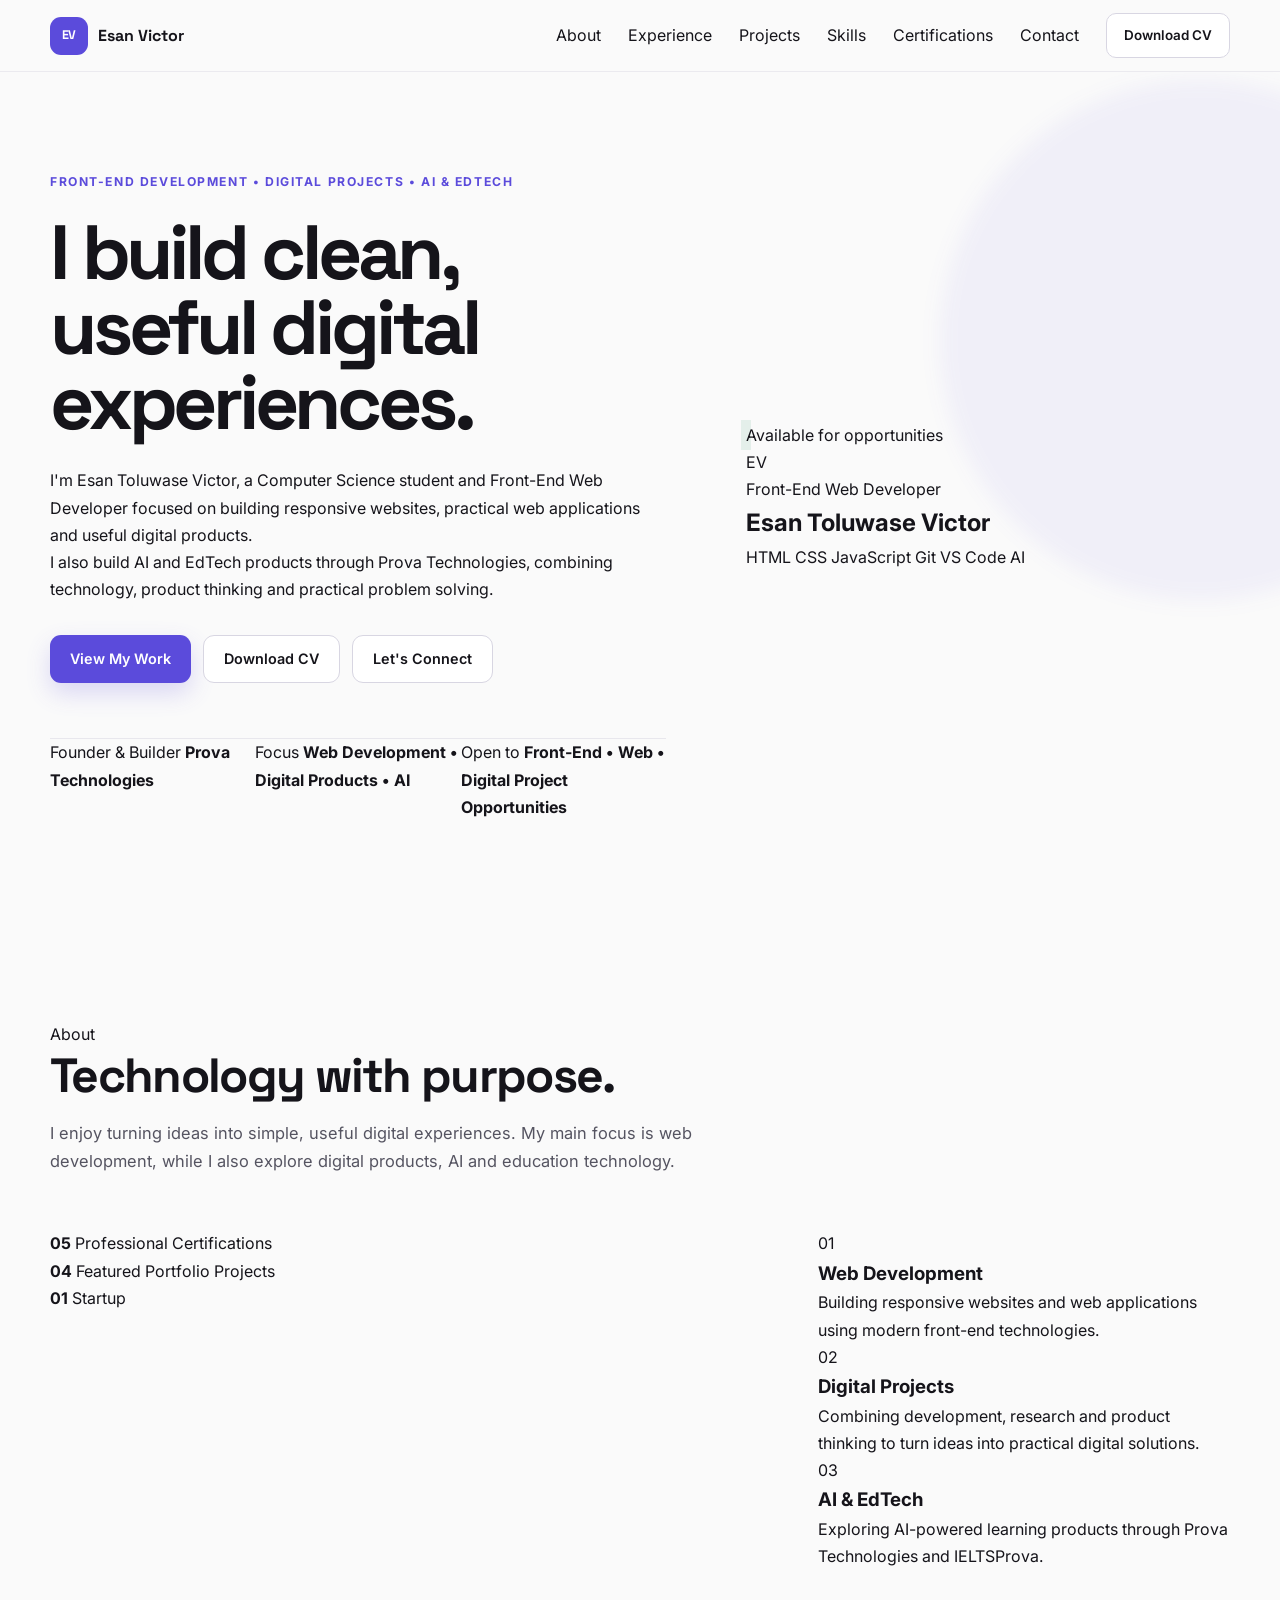
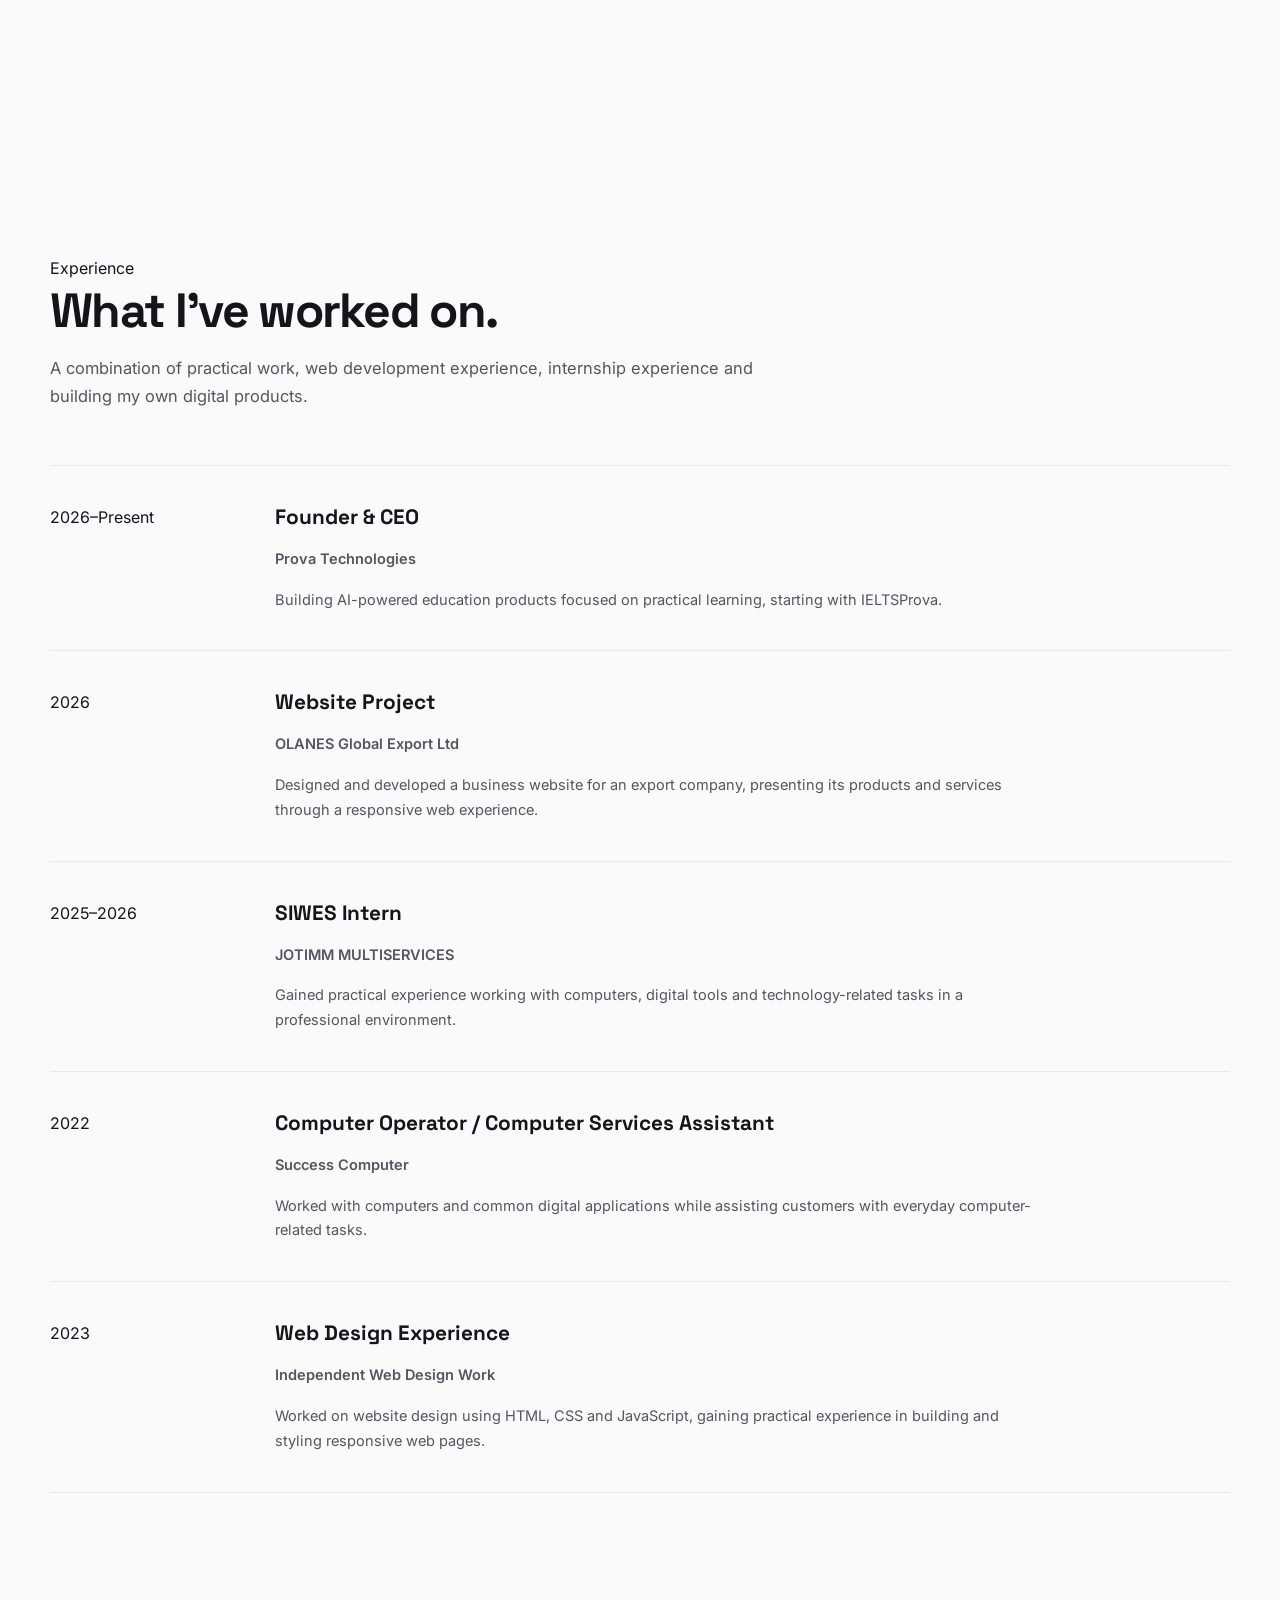
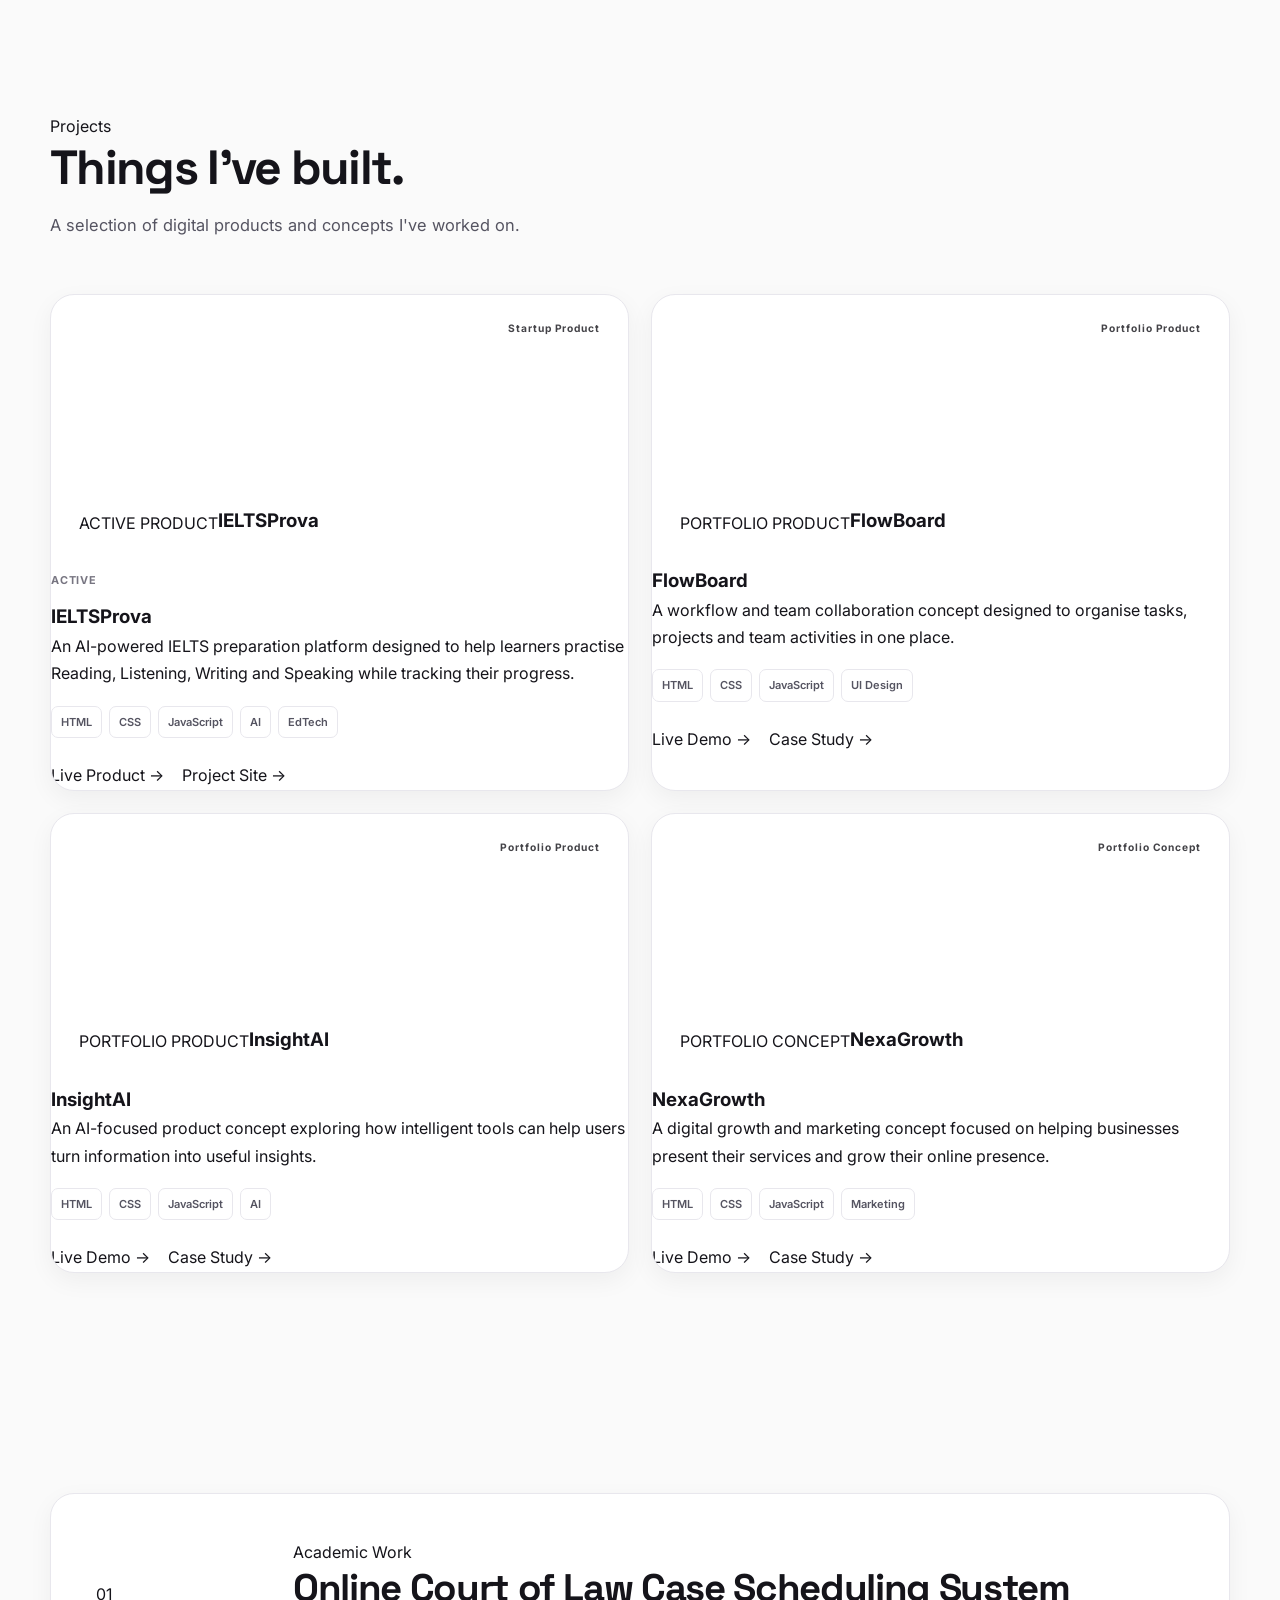
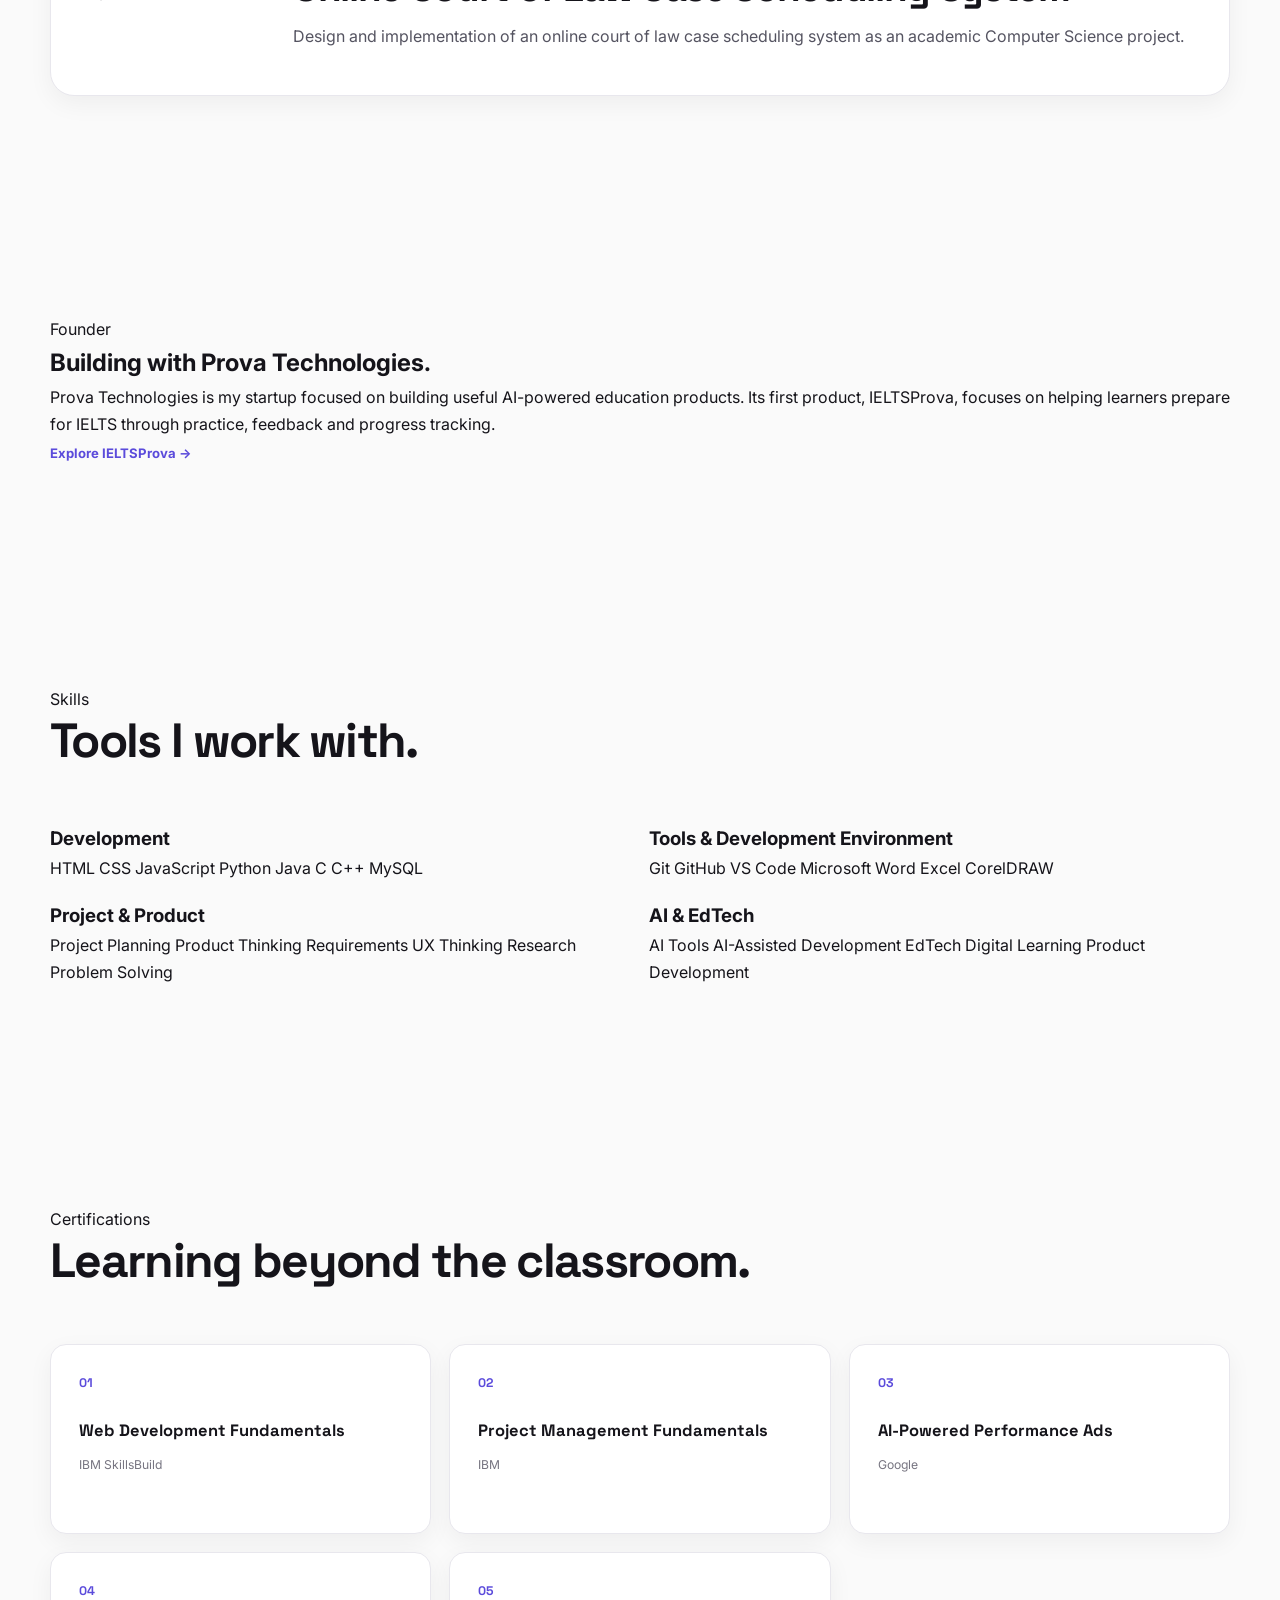
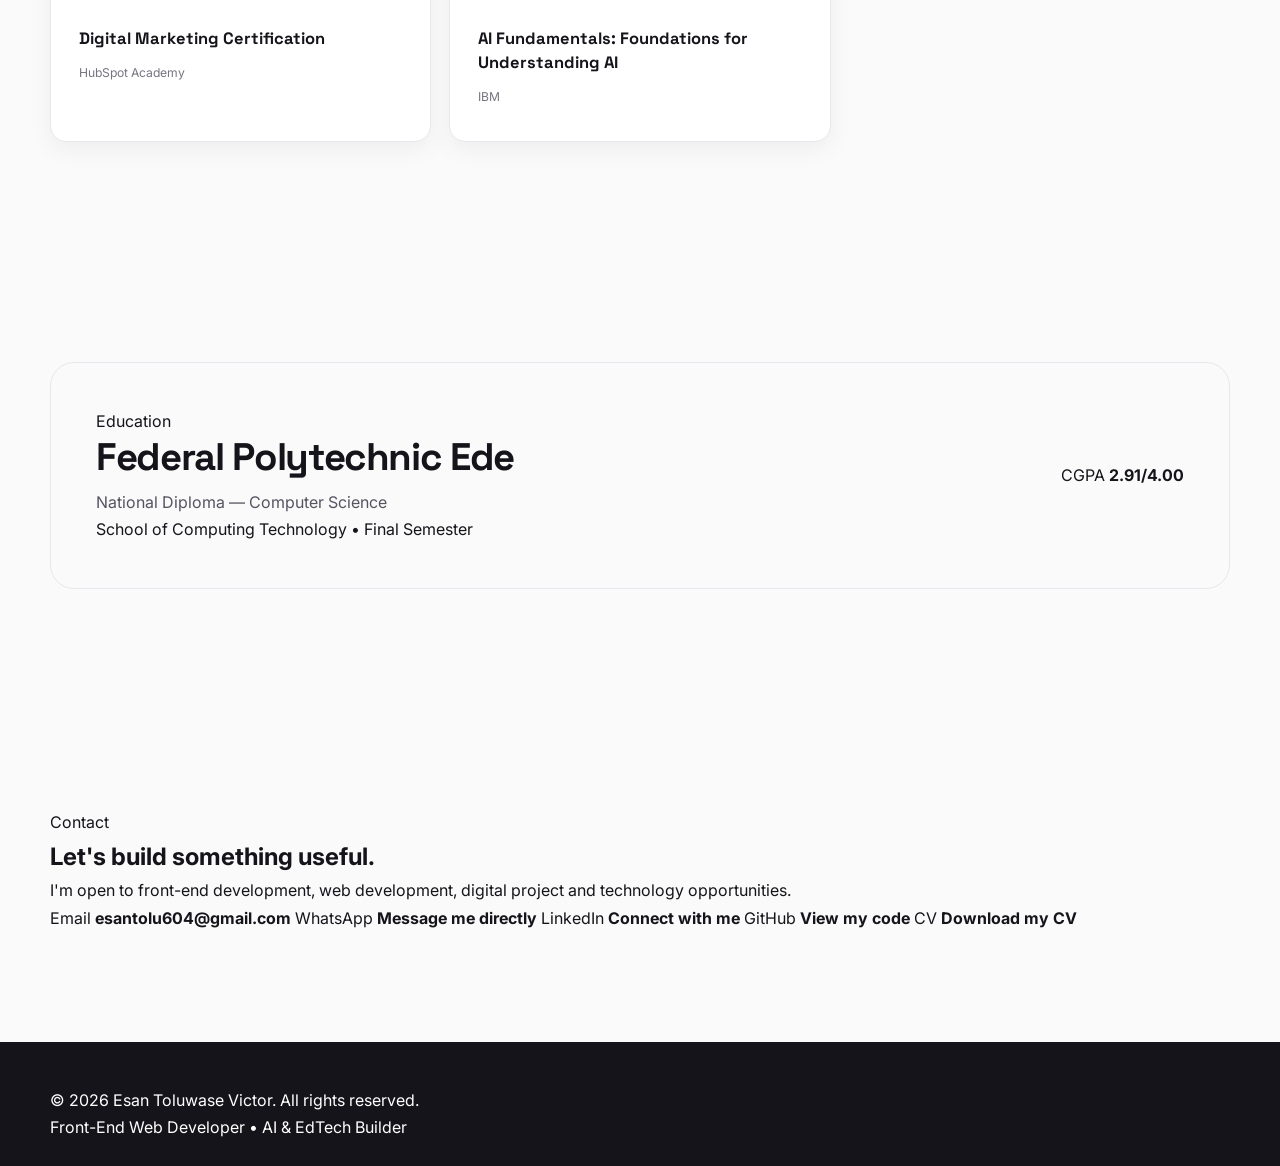
==== commit 11ef35c1: "Change CV link and update experience section comments Updated CV download links and modified experie" ====
--- a/index.html
+++ b/index.html
@@ -63,12 +63,11 @@
         <a href="#contact">Contact</a>
 
         <a
-          href="https://www.linkedin.com/in/esantoluwasevictor"
-          target="_blank"
-          rel="noopener noreferrer"
+          href="Esan-Toluwase-Victor-CV.pdf"
+          download
           class="nav-cta"
         >
-          LinkedIn
+          Download CV
         </a>
 
       </nav>
@@ -110,6 +109,14 @@
 
             <a href="#projects" class="btn btn-primary">
               View My Work
+            </a>
+
+            <a
+              href="Esan-Toluwase-Victor-CV.pdf"
+              class="btn btn-secondary"
+              download
+            >
+              Download CV
             </a>
 
             <a href="#contact" class="btn btn-secondary">
@@ -296,7 +303,7 @@
         <div class="experience-list">
 
 
-          <!-- PROVA -->
+          <!-- PROVA TECHNOLOGIES -->
 
           <article class="experience-item reveal">
 
@@ -403,7 +410,7 @@
           </article>
 
 
-          <!-- WEB DESIGN -->
+          <!-- WEB DESIGN 2023 -->
 
           <article class="experience-item reveal">
 
@@ -1183,6 +1190,23 @@
             </a>
 
 
+            <a
+              href="Esan-Toluwase-Victor-CV.pdf"
+              class="contact-item"
+              download
+            >
+
+              <span>
+                CV
+              </span>
+
+              <strong>
+                Download my CV
+              </strong>
+
+            </a>
+
+
           </div>
 
         </div>
@@ -1217,4 +1241,4 @@
   <script src="script.js"></script>
 
 </body>
-  </html>
+        </html>
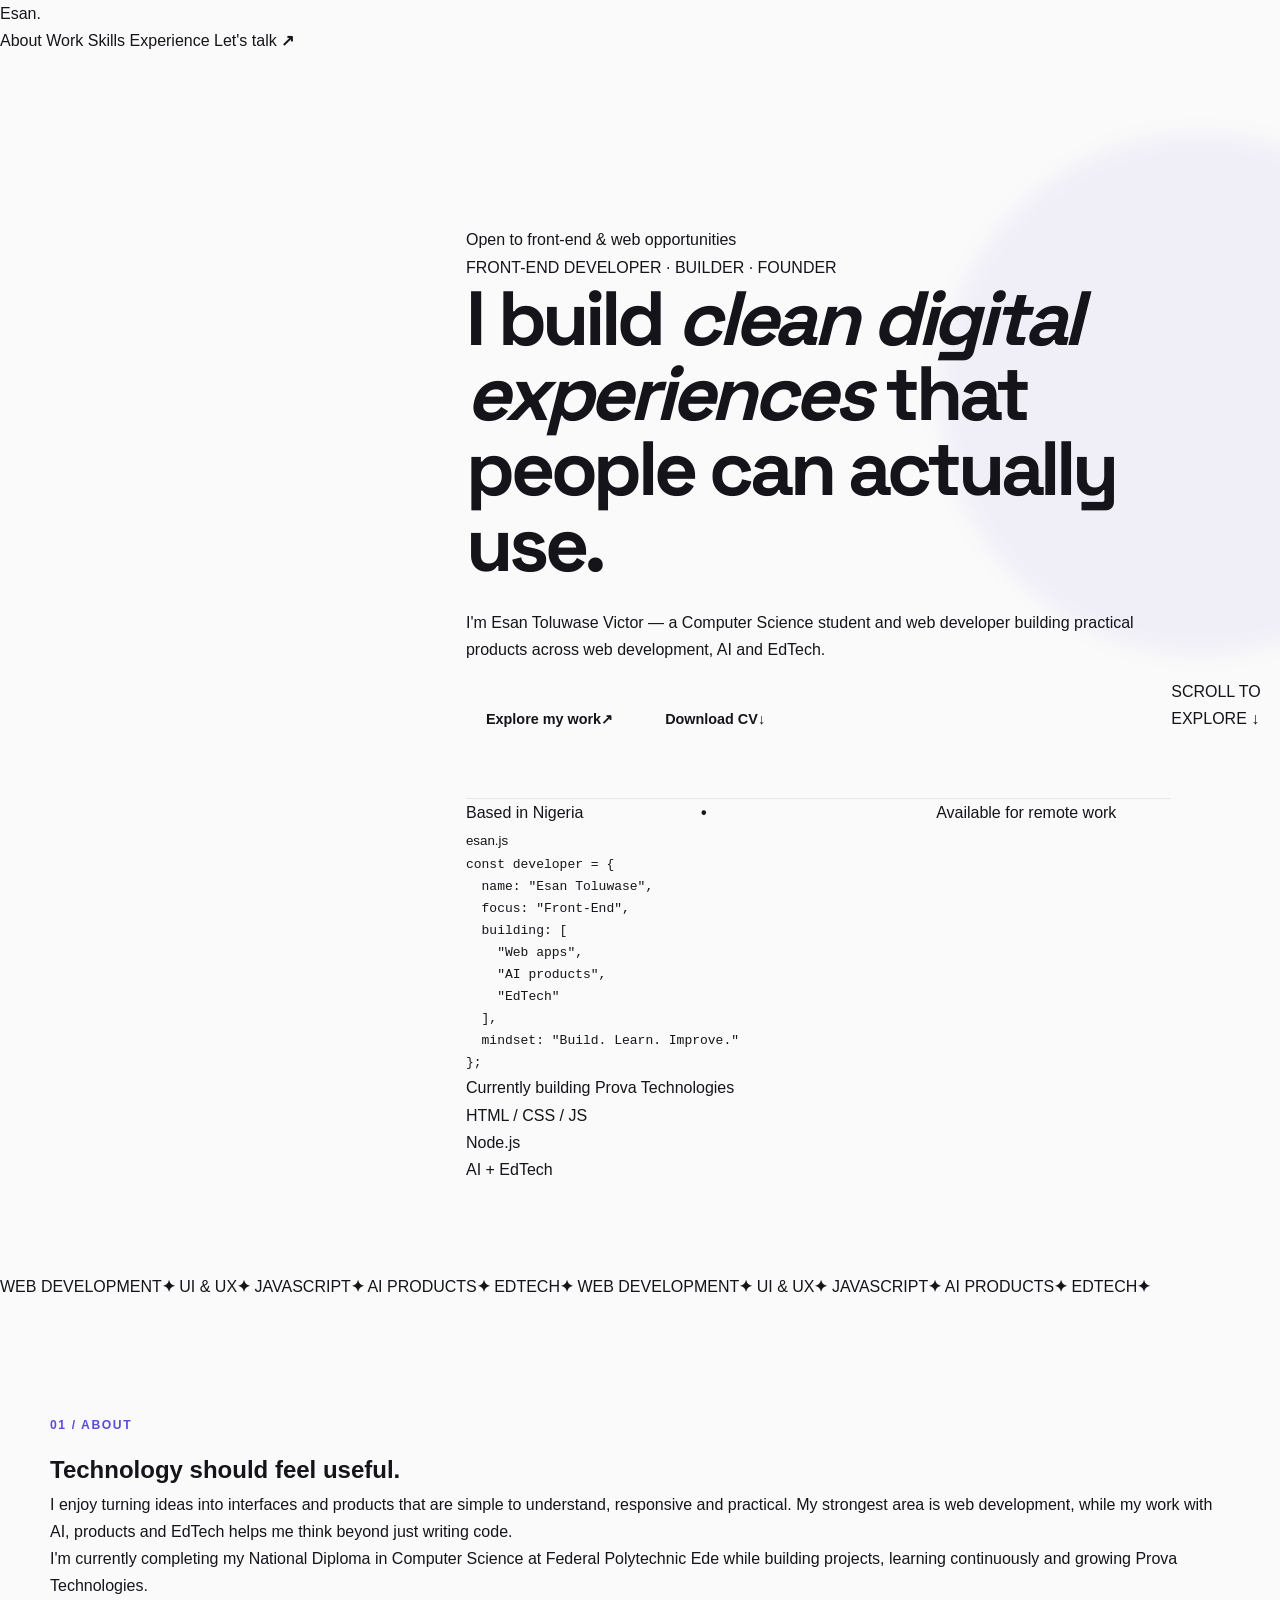
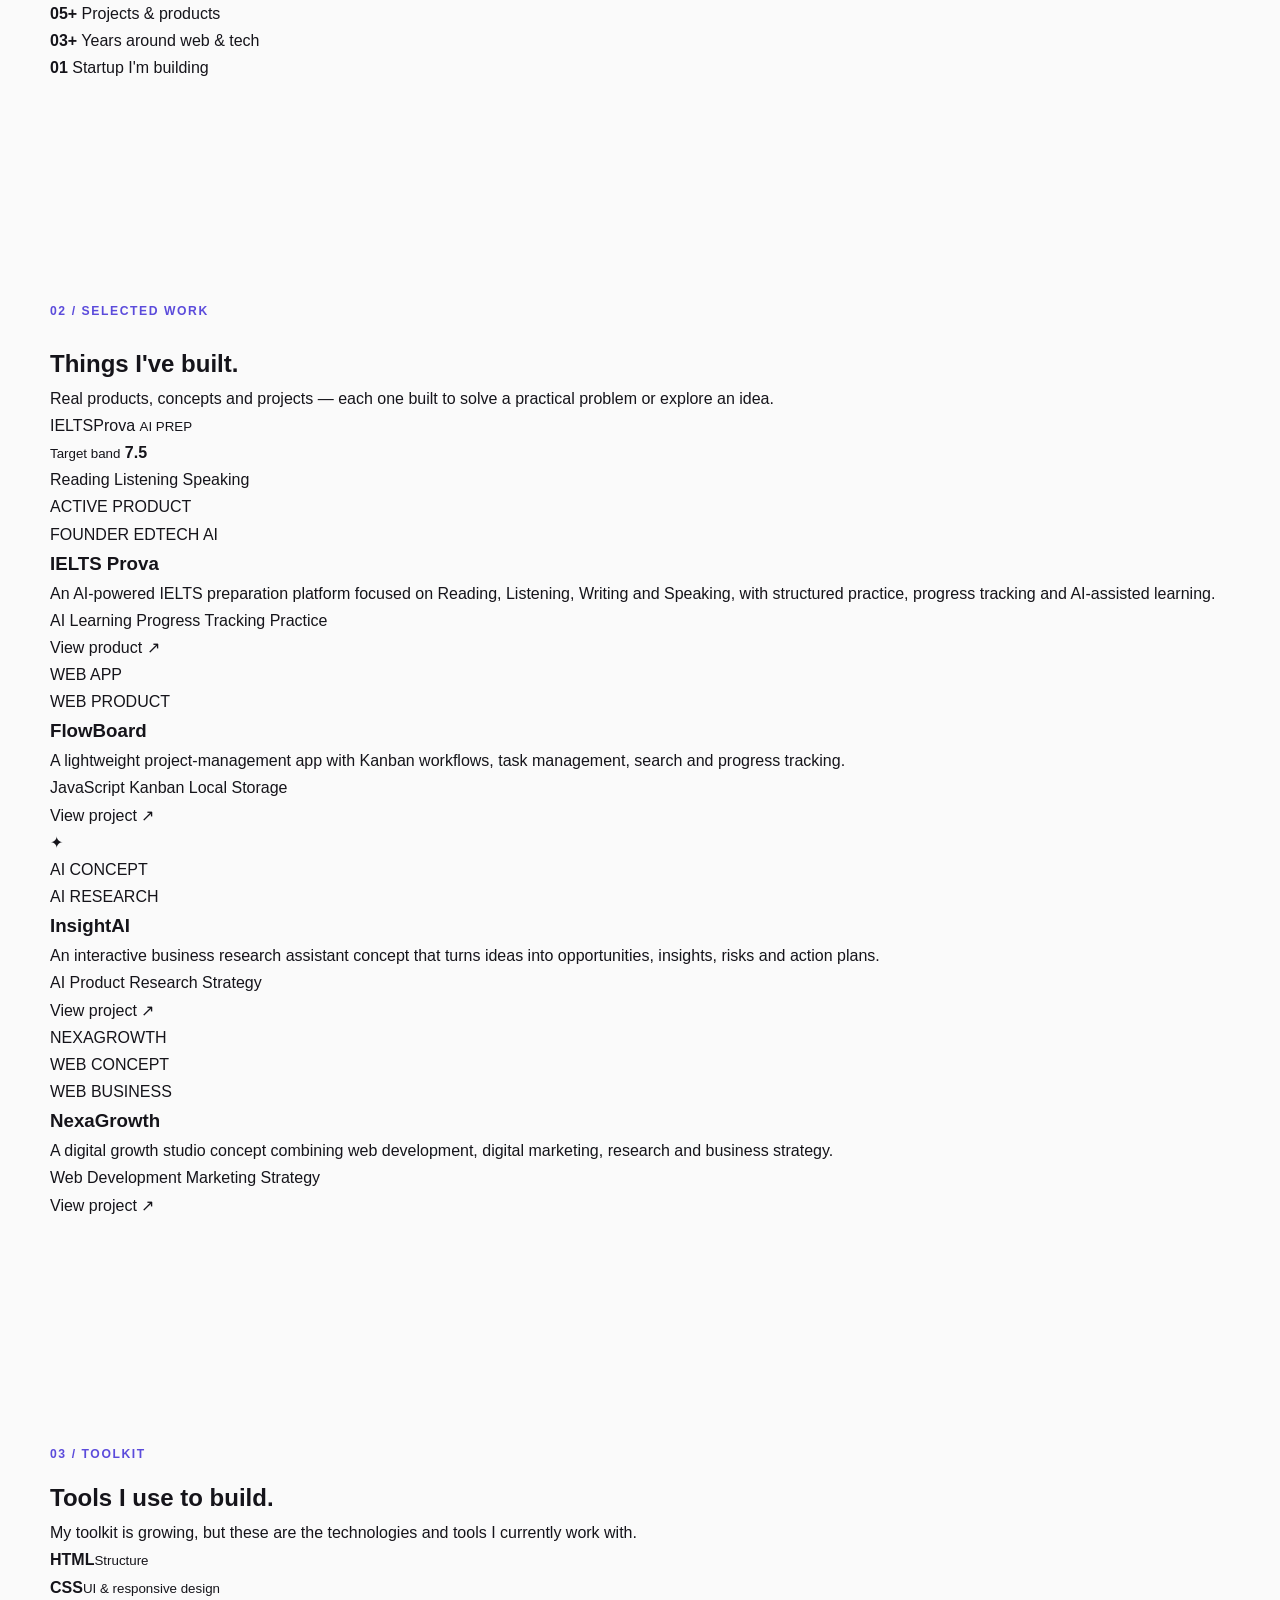
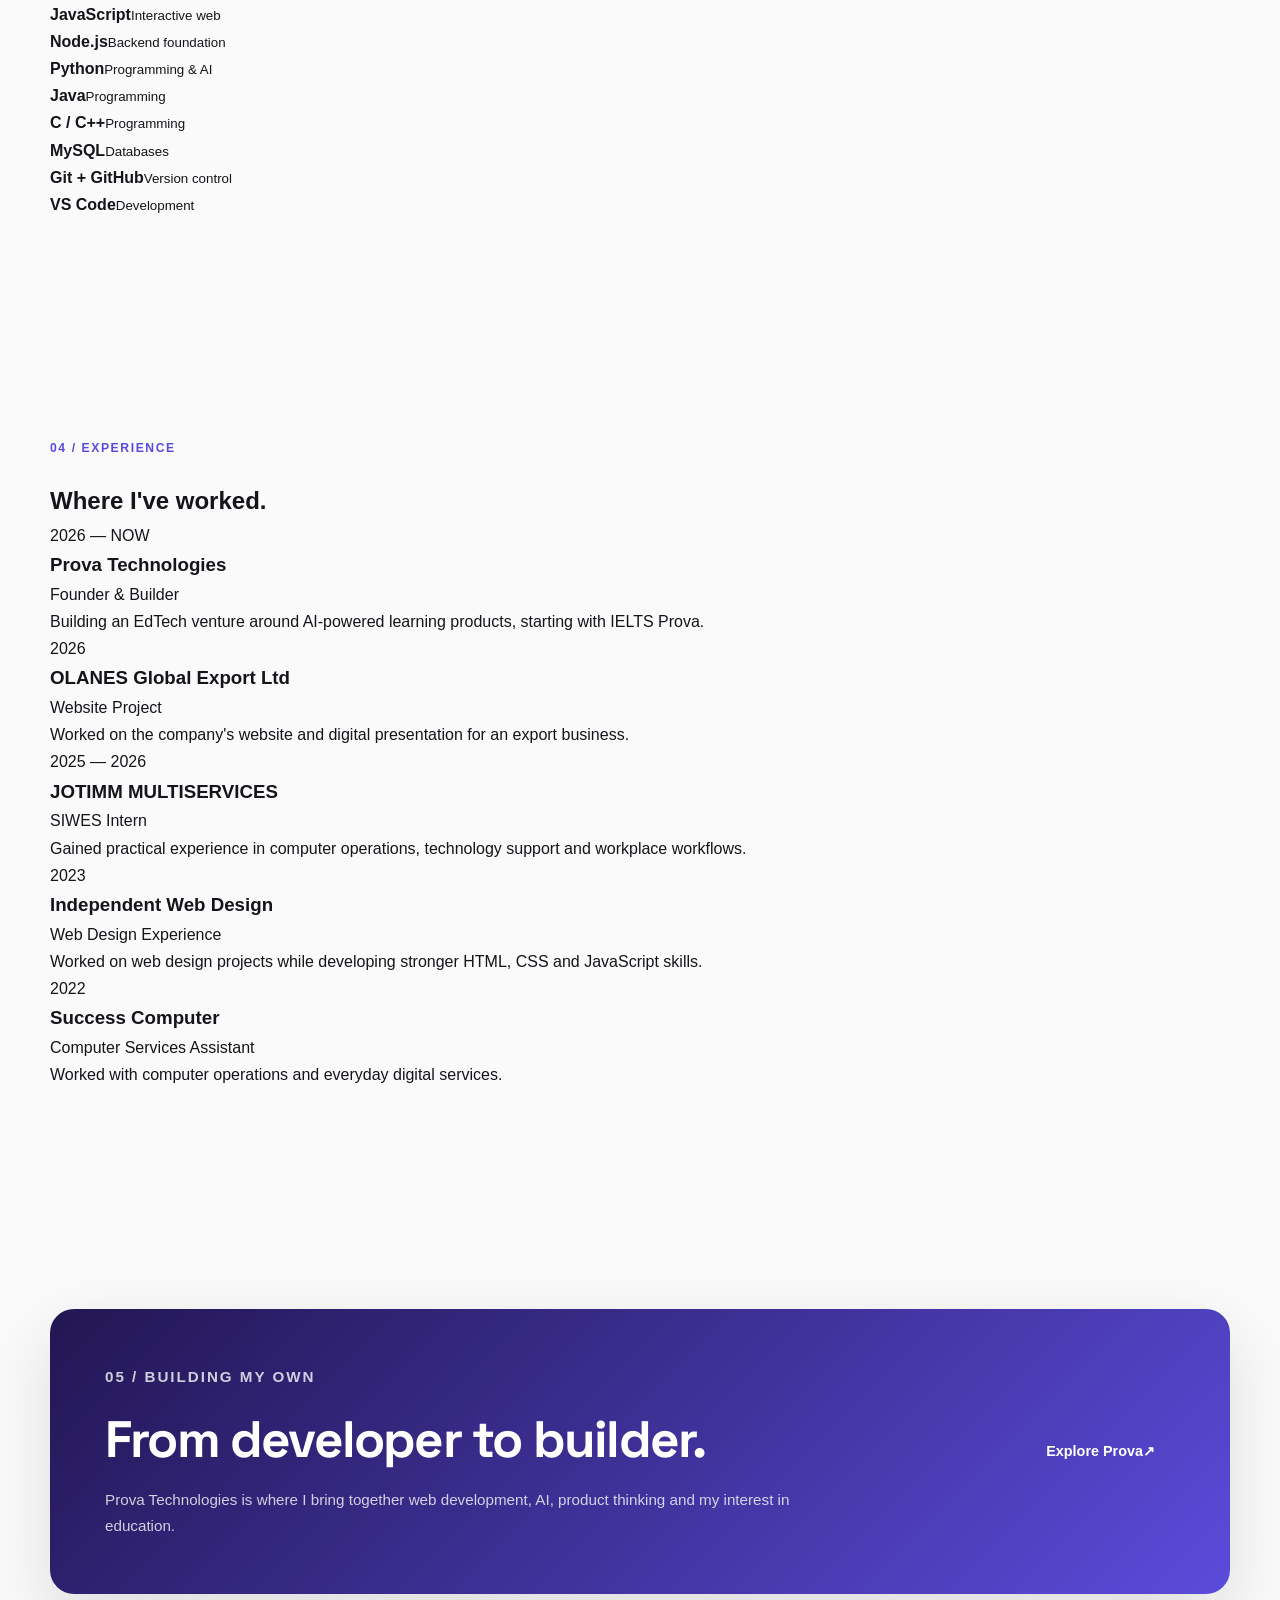
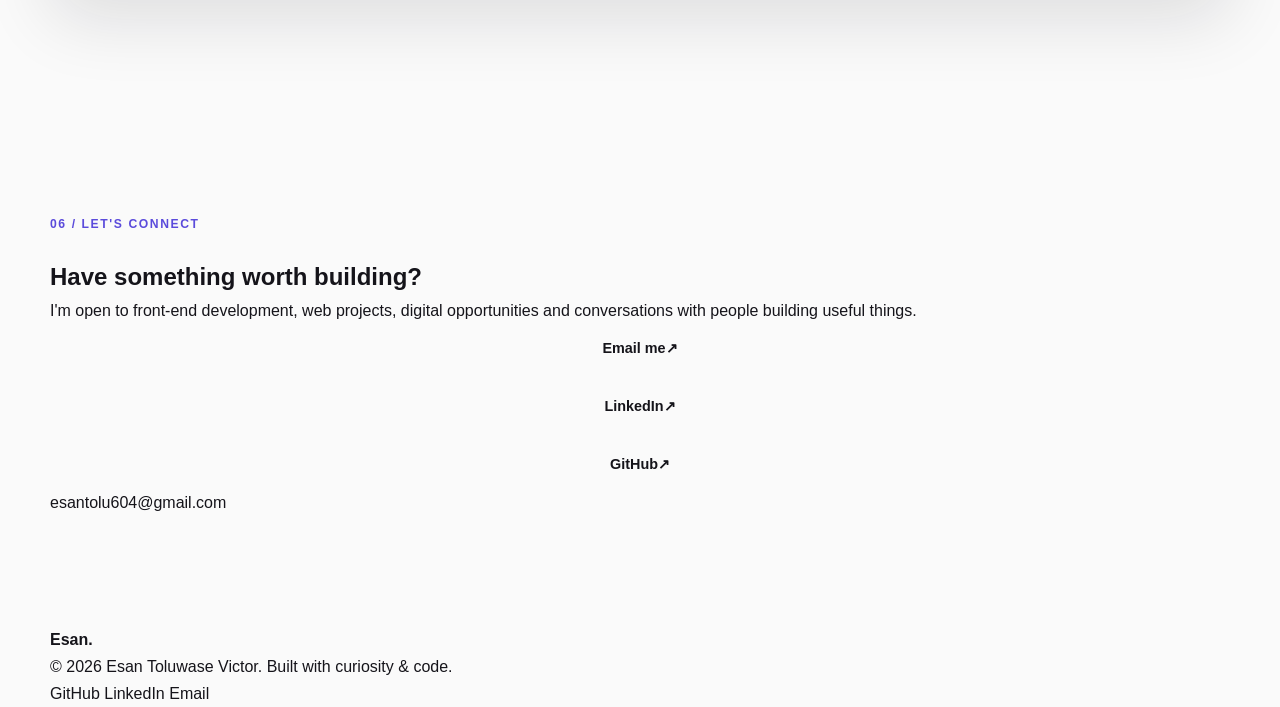
==== commit 1f183398: "Update print statement from 'Hello' to 'Goodbye'" ====
--- a/index.html
+++ b/index.html
@@ -1,1244 +1,525 @@
 <!DOCTYPE html>
 <html lang="en">
 <head>
-  <meta charset="UTF-8" />
-  <meta name="viewport" content="width=device-width, initial-scale=1.0" />
-
-  <title>Esan Toluwase Victor | Front-End Web Developer</title>
-
-  <meta
-    name="description"
-    content="Esan Toluwase Victor — Front-End Web Developer, Digital Project Professional, AI & EdTech Builder."
-  />
-
-  <meta
-    name="keywords"
-    content="Esan Toluwase Victor, Front-End Developer, Web Developer, Web Designer, JavaScript Developer, AI, EdTech, Nigeria"
-  />
-
-  <meta name="author" content="Esan Toluwase Victor" />
-
-  <link rel="preconnect" href="https://fonts.googleapis.com" />
-  <link rel="preconnect" href="https://fonts.gstatic.com" crossorigin />
-
-  <link
-    href="https://fonts.googleapis.com/css2?family=Inter:wght@400;500;600;700&family=Space+Grotesk:wght@500;600;700&display=swap"
-    rel="stylesheet"
-  />
-
-  <link rel="stylesheet" href="style.css" />
+  <meta charset="UTF-8">
+  <meta name="viewport" content="width=device-width, initial-scale=1.0">
+  <meta name="description" content="Esan Toluwase Victor — Front-End Web Developer, AI & EdTech Builder, and Founder.">
+  <title>Esan Toluwase Victor — Front-End Developer</title>
+  <link rel="preconnect" href="https://fonts.googleapis.com">
+  <link rel="preconnect" href="https://fonts.gstatic.com" crossorigin>
+  <link href="https://fonts.googleapis.com/css2?family=DM+Sans:wght@400;500;600;700&family=Space+Grotesk:wght@500;600;700&display=swap" rel="stylesheet">
+  <link rel="stylesheet" href="style.css">
 </head>
-
 <body>
-
-  <!-- ================= HEADER ================= -->
-
-  <header class="site-header">
-    <div class="container nav-container">
-
-      <a href="#home" class="logo">
-        <span class="logo-mark">EV</span>
-        <span class="logo-text">Esan Victor</span>
-      </a>
-
-      <button
-        class="menu-toggle"
-        id="menu-toggle"
-        aria-label="Open navigation menu"
-        aria-expanded="false"
-        aria-controls="main-nav"
-      >
-        <span></span>
-        <span></span>
-        <span></span>
-      </button>
-
-      <nav class="main-nav" id="main-nav">
-
-        <a href="#about">About</a>
-        <a href="#experience">Experience</a>
-        <a href="#projects">Projects</a>
-        <a href="#skills">Skills</a>
-        <a href="#certifications">Certifications</a>
-        <a href="#contact">Contact</a>
-
-        <a
-          href="Esan-Toluwase-Victor-CV.pdf"
-          download
-          class="nav-cta"
-        >
-          Download CV
+  <div class="cursor-glow"></div>
+  <div class="noise"></div>
+
+  <header class="header">
+    <a class="brand" href="#home"><span>E</span>san<span class="dot">.</span></a>
+    <button class="menu-btn" aria-label="Open menu"><i></i><i></i><i></i></button>
+
+    <nav class="nav">
+      <a href="#about">About</a>
+      <a href="#work">Work</a>
+      <a href="#skills">Skills</a>
+      <a href="#experience">Experience</a>
+      <a href="#contact" class="nav-contact">Let's talk <b>↗</b></a>
+    </nav>
+  </header>
+
+  <main>
+
+    <section class="hero" id="home">
+      <div class="hero-grid"></div>
+
+      <div class="container hero-inner reveal">
+        <div class="hero-copy">
+          <div class="availability">
+            <span></span>
+            Open to front-end & web opportunities
+          </div>
+
+          <p class="kicker">FRONT-END DEVELOPER · BUILDER · FOUNDER</p>
+
+          <h1>
+            I build <em>clean digital experiences</em>
+            that people can actually use.
+          </h1>
+
+          <p class="hero-sub">
+            I'm Esan Toluwase Victor — a Computer Science student and web developer building practical products across web development, AI and EdTech.
+          </p>
+
+          <div class="hero-actions">
+            <a class="btn primary" href="#work">
+              Explore my work <span>↗</span>
+            </a>
+
+            <a class="btn ghost" href="Esan-Toluwase-Victor-CV.pdf" download>
+              Download CV <span>↓</span>
+            </a>
+          </div>
+
+          <div class="hero-meta">
+            <span>Based in Nigeria</span>
+            <b>•</b>
+            <span>Available for remote work</span>
+          </div>
+        </div>
+
+        <div class="hero-card">
+          <div class="orb orb-a"></div>
+          <div class="orb orb-b"></div>
+
+          <div class="code-card">
+            <div class="window-bar">
+              <span></span><span></span><span></span>
+              <small>esan.js</small>
+            </div>
+
+            <pre><code><span class="pink">const</span> developer = {
+  name: <span class="green">"Esan Toluwase"</span>,
+  focus: <span class="green">"Front-End"</span>,
+  building: [
+    <span class="green">"Web apps"</span>,
+    <span class="green">"AI products"</span>,
+    <span class="green">"EdTech"</span>
+  ],
+  mindset: <span class="green">"Build. Learn. Improve."</span>
+};</code></pre>
+
+            <div class="code-status">
+              <span></span>
+              Currently building Prova Technologies
+            </div>
+          </div>
+
+          <div class="floating-chip chip-one">HTML / CSS / JS</div>
+          <div class="floating-chip chip-two">Node.js</div>
+          <div class="floating-chip chip-three">AI + EdTech</div>
+        </div>
+      </div>
+
+      <div class="scroll-note">
+        SCROLL TO EXPLORE <span>↓</span>
+      </div>
+    </section>
+
+
+    <section class="marquee">
+      <div class="marquee-track">
+        <span>WEB DEVELOPMENT</span><b>✦</b>
+        <span>UI & UX</span><b>✦</b>
+        <span>JAVASCRIPT</span><b>✦</b>
+        <span>AI PRODUCTS</span><b>✦</b>
+        <span>EDTECH</span><b>✦</b>
+        <span>WEB DEVELOPMENT</span><b>✦</b>
+        <span>UI & UX</span><b>✦</b>
+        <span>JAVASCRIPT</span><b>✦</b>
+        <span>AI PRODUCTS</span><b>✦</b>
+        <span>EDTECH</span><b>✦</b>
+      </div>
+    </section>
+
+
+    <section class="section about" id="about">
+      <div class="container two-col">
+
+        <div class="section-label reveal">
+          01 / ABOUT
+        </div>
+
+        <div class="about-copy reveal">
+          <h2>
+            Technology should feel <span>useful.</span>
+          </h2>
+
+          <p>
+            I enjoy turning ideas into interfaces and products that are simple to understand, responsive and practical. My strongest area is web development, while my work with AI, products and EdTech helps me think beyond just writing code.
+          </p>
+
+          <p>
+            I'm currently completing my National Diploma in Computer Science at Federal Polytechnic Ede while building projects, learning continuously and growing Prova Technologies.
+          </p>
+
+          <div class="stats">
+            <div>
+              <strong>05+</strong>
+              <span>Projects & products</span>
+            </div>
+
+            <div>
+              <strong>03+</strong>
+              <span>Years around web & tech</span>
+            </div>
+
+            <div>
+              <strong>01</strong>
+              <span>Startup I'm building</span>
+            </div>
+          </div>
+        </div>
+      </div>
+    </section>
+
+
+    <section class="section work" id="work">
+      <div class="container">
+
+        <div class="section-head reveal">
+          <div>
+            <p class="eyebrow">02 / SELECTED WORK</p>
+            <h2>Things I've <span>built.</span></h2>
+          </div>
+
+          <p>
+            Real products, concepts and projects — each one built to solve a practical problem or explore an idea.
+          </p>
+        </div>
+
+
+        <div class="projects">
+
+          <article class="project project-featured reveal">
+            <div class="project-art prova-art">
+              <div class="art-grid"></div>
+
+              <div class="mini-dashboard">
+                <div class="mini-top">
+                  <span>IELTS<span class="gold">Prova</span></span>
+                  <small>AI PREP</small>
+                </div>
+
+                <div class="mini-score">
+                  <small>Target band</small>
+                  <strong>7.5</strong>
+                  <div class="progress"><i></i></div>
+                </div>
+
+                <div class="mini-boxes">
+                  <span>Reading</span>
+                  <span>Listening</span>
+                  <span>Speaking</span>
+                </div>
+              </div>
+
+              <label>ACTIVE PRODUCT</label>
+            </div>
+
+            <div class="project-info">
+              <div class="tags">
+                <span>FOUNDER</span>
+                <span>EDTECH</span>
+                <span>AI</span>
+              </div>
+
+              <h3>IELTS Prova</h3>
+
+              <p>
+                An AI-powered IELTS preparation platform focused on Reading, Listening, Writing and Speaking, with structured practice, progress tracking and AI-assisted learning.
+              </p>
+
+              <div class="features">
+                <span>AI Learning</span>
+                <span>Progress Tracking</span>
+                <span>Practice</span>
+              </div>
+
+              <a href="https://esantoluwase.github.io/IELTSPROVA-/" target="_blank" class="project-link">
+                View product <span>↗</span>
+              </a>
+            </div>
+          </article>
+
+
+          <article class="project reveal">
+            <div class="project-art flow-art">
+              <div class="kanban">
+                <div></div><div></div><div></div>
+              </div>
+
+              <label>WEB APP</label>
+            </div>
+
+            <div class="project-info">
+              <div class="tags">
+                <span>WEB</span>
+                <span>PRODUCT</span>
+              </div>
+
+              <h3>FlowBoard</h3>
+
+              <p>
+                A lightweight project-management app with Kanban workflows, task management, search and progress tracking.
+              </p>
+
+              <div class="features">
+                <span>JavaScript</span>
+                <span>Kanban</span>
+                <span>Local Storage</span>
+              </div>
+
+              <a href="https://esantoluwase.github.io/flowboard/" target="_blank" class="project-link">
+                View project <span>↗</span>
+              </a>
+            </div>
+          </article>
+
+
+          <article class="project reveal">
+            <div class="project-art insight-art">
+              <div class="pulse">✦</div>
+
+              <div class="ai-lines">
+                <i></i><i></i><i></i><i></i>
+              </div>
+
+              <label>AI CONCEPT</label>
+            </div>
+
+            <div class="project-info">
+              <div class="tags">
+                <span>AI</span>
+                <span>RESEARCH</span>
+              </div>
+
+              <h3>InsightAI</h3>
+
+              <p>
+                An interactive business research assistant concept that turns ideas into opportunities, insights, risks and action plans.
+              </p>
+
+              <div class="features">
+                <span>AI Product</span>
+                <span>Research</span>
+                <span>Strategy</span>
+              </div>
+
+              <a href="https://esantoluwase.github.io/insightai/" target="_blank" class="project-link">
+                View project <span>↗</span>
+              </a>
+            </div>
+          </article>
+
+
+          <article class="project reveal">
+            <div class="project-art nexa-art">
+              <div class="nexa-word">
+                NEXA<span>GROWTH</span>
+              </div>
+
+              <div class="nexa-ring"></div>
+
+              <label>WEB CONCEPT</label>
+            </div>
+
+            <div class="project-info">
+              <div class="tags">
+                <span>WEB</span>
+                <span>BUSINESS</span>
+              </div>
+
+              <h3>NexaGrowth</h3>
+
+              <p>
+                A digital growth studio concept combining web development, digital marketing, research and business strategy.
+              </p>
+
+              <div class="features">
+                <span>Web Development</span>
+                <span>Marketing</span>
+                <span>Strategy</span>
+              </div>
+
+              <a href="https://esantoluwase.github.io/nexagrowth/" target="_blank" class="project-link">
+                View project <span>↗</span>
+              </a>
+            </div>
+          </article>
+
+        </div>
+      </div>
+    </section>
+
+
+    <section class="section skills" id="skills">
+      <div class="container two-col">
+
+        <div class="section-label reveal">
+          03 / TOOLKIT
+        </div>
+
+        <div class="skills-content reveal">
+          <h2>
+            Tools I use to <span>build.</span>
+          </h2>
+
+          <p class="muted">
+            My toolkit is growing, but these are the technologies and tools I currently work with.
+          </p>
+
+          <div class="skill-grid">
+            <div class="skill"><b>HTML</b><small>Structure</small></div>
+            <div class="skill"><b>CSS</b><small>UI & responsive design</small></div>
+            <div class="skill"><b>JavaScript</b><small>Interactive web</small></div>
+            <div class="skill"><b>Node.js</b><small>Backend foundation</small></div>
+            <div class="skill"><b>Python</b><small>Programming & AI</small></div>
+            <div class="skill"><b>Java</b><small>Programming</small></div>
+            <div class="skill"><b>C / C++</b><small>Programming</small></div>
+            <div class="skill"><b>MySQL</b><small>Databases</small></div>
+            <div class="skill"><b>Git + GitHub</b><small>Version control</small></div>
+            <div class="skill"><b>VS Code</b><small>Development</small></div>
+          </div>
+        </div>
+      </div>
+    </section>
+
+
+    <section class="section experience" id="experience">
+      <div class="container">
+
+        <div class="section-head reveal">
+          <div>
+            <p class="eyebrow">04 / EXPERIENCE</p>
+            <h2>Where I've <span>worked.</span></h2>
+          </div>
+        </div>
+
+        <div class="timeline">
+
+          <div class="timeline-item reveal">
+            <div class="year">2026 — NOW</div>
+            <div>
+              <h3>Prova Technologies</h3>
+              <p class="role">Founder & Builder</p>
+              <p>
+                Building an EdTech venture around AI-powered learning products, starting with IELTS Prova.
+              </p>
+            </div>
+          </div>
+
+          <div class="timeline-item reveal">
+            <div class="year">2026</div>
+            <div>
+              <h3>OLANES Global Export Ltd</h3>
+              <p class="role">Website Project</p>
+              <p>
+                Worked on the company's website and digital presentation for an export business.
+              </p>
+            </div>
+          </div>
+
+          <div class="timeline-item reveal">
+            <div class="year">2025 — 2026</div>
+            <div>
+              <h3>JOTIMM MULTISERVICES</h3>
+              <p class="role">SIWES Intern</p>
+              <p>
+                Gained practical experience in computer operations, technology support and workplace workflows.
+              </p>
+            </div>
+          </div>
+
+          <div class="timeline-item reveal">
+            <div class="year">2023</div>
+            <div>
+              <h3>Independent Web Design</h3>
+              <p class="role">Web Design Experience</p>
+              <p>
+                Worked on web design projects while developing stronger HTML, CSS and JavaScript skills.
+              </p>
+            </div>
+          </div>
+
+          <div class="timeline-item reveal">
+            <div class="year">2022</div>
+            <div>
+              <h3>Success Computer</h3>
+              <p class="role">Computer Services Assistant</p>
+              <p>
+                Worked with computer operations and everyday digital services.
+              </p>
+            </div>
+          </div>
+
+        </div>
+      </div>
+    </section>
+
+
+    <section class="section founder">
+      <div class="container founder-card reveal">
+
+        <div>
+          <p class="eyebrow">05 / BUILDING MY OWN</p>
+
+          <h2>
+            From developer to <span>builder.</span>
+          </h2>
+
+          <p>
+            Prova Technologies is where I bring together web development, AI, product thinking and my interest in education.
+          </p>
+        </div>
+
+        <a class="btn primary" href="https://ieltsprova.netlify.app/" target="_blank">
+          Explore Prova <span>↗</span>
         </a>
 
-      </nav>
-
+      </div>
+    </section>
+
+
+    <section class="section contact" id="contact">
+      <div class="container contact-inner reveal">
+
+        <p class="eyebrow">06 / LET'S CONNECT</p>
+
+        <h2>
+          Have something <span>worth building?</span>
+        </h2>
+
+        <p>
+          I'm open to front-end development, web projects, digital opportunities and conversations with people building useful things.
+        </p>
+
+        <div class="contact-actions">
+          <a class="btn primary large" href="mailto:esantolu604@gmail.com">
+            Email me <span>↗</span>
+          </a>
+
+          <a class="btn outline large" href="https://www.linkedin.com/in/esantoluwasevictor" target="_blank">
+            LinkedIn <span>↗</span>
+          </a>
+
+          <a class="btn outline large" href="https://github.com/esantoluwase" target="_blank">
+            GitHub <span>↗</span>
+          </a>
+        </div>
+
+        <p class="email-line">esantolu604@gmail.com</p>
+      </div>
+    </section>
+
+  </main>
+
+
+  <footer>
+    <div class="container">
+      <strong>Esan<span>.</span></strong>
+
+      <p>
+        © 2026 Esan Toluwase Victor. Built with curiosity & code.
+      </p>
+
+      <div>
+        <a href="https://github.com/esantoluwase">GitHub</a>
+        <a href="https://www.linkedin.com/in/esantoluwasevictor">LinkedIn</a>
+        <a href="mailto:esantolu604@gmail.com">Email</a>
+      </div>
     </div>
-  </header>
-
-
-  <!-- ================= HERO ================= -->
-
-  <main id="home">
-
-    <section class="hero section">
-
-      <div class="container hero-grid">
-
-        <div class="hero-content reveal">
-
-          <p class="eyebrow">
-            FRONT-END DEVELOPMENT • DIGITAL PROJECTS • AI & EDTECH
-          </p>
-
-          <h1>
-            I build clean, useful digital experiences.
-          </h1>
-
-          <p class="hero-description">
-            I'm Esan Toluwase Victor, a Computer Science student and
-            Front-End Web Developer focused on building responsive websites,
-            practical web applications and useful digital products.
-          </p>
-
-          <p class="hero-description secondary">
-            I also build AI and EdTech products through Prova Technologies,
-            combining technology, product thinking and practical problem solving.
-          </p>
-
-          <div class="hero-actions">
-
-            <a href="#projects" class="btn btn-primary">
-              View My Work
-            </a>
-
-            <a
-              href="Esan-Toluwase-Victor-CV.pdf"
-              class="btn btn-secondary"
-              download
-            >
-              Download CV
-            </a>
-
-            <a href="#contact" class="btn btn-secondary">
-              Let's Connect
-            </a>
-
-          </div>
-
-          <div class="hero-meta">
-
-            <div>
-              <span>Founder & Builder</span>
-              <strong>Prova Technologies</strong>
-            </div>
-
-            <div>
-              <span>Focus</span>
-              <strong>Web Development • Digital Products • AI</strong>
-            </div>
-
-            <div>
-              <span>Open to</span>
-              <strong>Front-End • Web • Digital Project Opportunities</strong>
-            </div>
-
-          </div>
-
-        </div>
-
-
-        <div class="hero-card reveal">
-
-          <div class="availability">
-            <span class="status-dot"></span>
-            Available for opportunities
-          </div>
-
-          <div class="profile-card">
-
-            <div class="profile-initials">
-              EV
-            </div>
-
-            <div class="profile-info">
-              <p>Front-End Web Developer</p>
-              <h2>Esan Toluwase Victor</h2>
-            </div>
-
-          </div>
-
-          <div class="hero-tags">
-
-            <span>HTML</span>
-            <span>CSS</span>
-            <span>JavaScript</span>
-            <span>Git</span>
-            <span>VS Code</span>
-            <span>AI</span>
-
-          </div>
-
-        </div>
-
-      </div>
-
-    </section>
-
-
-    <!-- ================= ABOUT ================= -->
-
-    <section class="section" id="about">
-
-      <div class="container">
-
-        <div class="section-heading reveal">
-
-          <span class="section-kicker">About</span>
-
-          <h2>Technology with purpose.</h2>
-
-          <p>
-            I enjoy turning ideas into simple, useful digital experiences.
-            My main focus is web development, while I also explore digital
-            products, AI and education technology.
-          </p>
-
-        </div>
-
-
-        <div class="about-grid">
-
-          <div class="about-stats reveal">
-
-            <div class="stat-card">
-              <strong>05</strong>
-              <span>Professional Certifications</span>
-            </div>
-
-            <div class="stat-card">
-              <strong>04</strong>
-              <span>Featured Portfolio Projects</span>
-            </div>
-
-            <div class="stat-card">
-              <strong>01</strong>
-              <span>Startup</span>
-            </div>
-
-          </div>
-
-
-          <div class="about-capabilities">
-
-            <article class="info-card reveal">
-
-              <span class="card-number">01</span>
-
-              <h3>Web Development</h3>
-
-              <p>
-                Building responsive websites and web applications using
-                modern front-end technologies.
-              </p>
-
-            </article>
-
-
-            <article class="info-card reveal">
-
-              <span class="card-number">02</span>
-
-              <h3>Digital Projects</h3>
-
-              <p>
-                Combining development, research and product thinking to
-                turn ideas into practical digital solutions.
-              </p>
-
-            </article>
-
-
-            <article class="info-card reveal">
-
-              <span class="card-number">03</span>
-
-              <h3>AI & EdTech</h3>
-
-              <p>
-                Exploring AI-powered learning products through
-                Prova Technologies and IELTSProva.
-              </p>
-
-            </article>
-
-          </div>
-
-        </div>
-
-      </div>
-
-    </section>
-
-
-    <!-- ================= EXPERIENCE ================= -->
-
-    <section class="section section-alt" id="experience">
-
-      <div class="container">
-
-        <div class="section-heading reveal">
-
-          <span class="section-kicker">Experience</span>
-
-          <h2>What I've worked on.</h2>
-
-          <p>
-            A combination of practical work, web development experience,
-            internship experience and building my own digital products.
-          </p>
-
-        </div>
-
-
-        <div class="experience-list">
-
-
-          <!-- PROVA TECHNOLOGIES -->
-
-          <article class="experience-item reveal">
-
-            <div class="experience-year">
-              2026–Present
-            </div>
-
-            <div class="experience-content">
-
-              <h3>Founder & CEO</h3>
-
-              <p class="experience-company">
-                Prova Technologies
-              </p>
-
-              <p>
-                Building AI-powered education products focused on practical
-                learning, starting with IELTSProva.
-              </p>
-
-            </div>
-
-          </article>
-
-
-          <!-- OLANES -->
-
-          <article class="experience-item reveal">
-
-            <div class="experience-year">
-              2026
-            </div>
-
-            <div class="experience-content">
-
-              <h3>Website Project</h3>
-
-              <p class="experience-company">
-                OLANES Global Export Ltd
-              </p>
-
-              <p>
-                Designed and developed a business website for an export
-                company, presenting its products and services through a
-                responsive web experience.
-              </p>
-
-            </div>
-
-          </article>
-
-
-          <!-- JOTIMM -->
-
-          <article class="experience-item reveal">
-
-            <div class="experience-year">
-              2025–2026
-            </div>
-
-            <div class="experience-content">
-
-              <h3>SIWES Intern</h3>
-
-              <p class="experience-company">
-                JOTIMM MULTISERVICES
-              </p>
-
-              <p>
-                Gained practical experience working with computers,
-                digital tools and technology-related tasks in a
-                professional environment.
-              </p>
-
-            </div>
-
-          </article>
-
-
-          <!-- SUCCESS COMPUTER -->
-
-          <article class="experience-item reveal">
-
-            <div class="experience-year">
-              2022
-            </div>
-
-            <div class="experience-content">
-
-              <h3>Computer Operator / Computer Services Assistant</h3>
-
-              <p class="experience-company">
-                Success Computer
-              </p>
-
-              <p>
-                Worked with computers and common digital applications
-                while assisting customers with everyday computer-related
-                tasks.
-              </p>
-
-            </div>
-
-          </article>
-
-
-          <!-- WEB DESIGN 2023 -->
-
-          <article class="experience-item reveal">
-
-            <div class="experience-year">
-              2023
-            </div>
-
-            <div class="experience-content">
-
-              <h3>Web Design Experience</h3>
-
-              <p class="experience-company">
-                Independent Web Design Work
-              </p>
-
-              <p>
-                Worked on website design using HTML, CSS and JavaScript,
-                gaining practical experience in building and styling
-                responsive web pages.
-              </p>
-
-            </div>
-
-          </article>
-
-
-        </div>
-
-      </div>
-
-    </section>
-
-
-    <!-- ================= PROJECTS ================= -->
-
-    <section class="section" id="projects">
-
-      <div class="container">
-
-        <div class="section-heading reveal">
-
-          <span class="section-kicker">Projects</span>
-
-          <h2>Things I've built.</h2>
-
-          <p>
-            A selection of digital products and concepts I've worked on.
-          </p>
-
-        </div>
-
-
-        <div class="projects-grid">
-
-
-          <!-- IELTS PROVA -->
-
-          <article class="project-card featured-project reveal">
-
-            <div class="project-visual project-ielts">
-
-              <span class="project-label">
-                ACTIVE PRODUCT
-              </span>
-
-              <h3>IELTSProva</h3>
-
-            </div>
-
-            <div class="project-content">
-
-              <div class="project-top">
-
-                <span class="project-type">
-                  Startup Product
-                </span>
-
-                <span class="project-status">
-                  Active
-                </span>
-
-              </div>
-
-              <h3>IELTSProva</h3>
-
-              <p>
-                An AI-powered IELTS preparation platform designed to help
-                learners practise Reading, Listening, Writing and Speaking
-                while tracking their progress.
-              </p>
-
-              <div class="project-tags">
-
-                <span>HTML</span>
-                <span>CSS</span>
-                <span>JavaScript</span>
-                <span>AI</span>
-                <span>EdTech</span>
-
-              </div>
-
-              <div class="project-links">
-
-                <a
-                  href="https://ieltsprova.netlify.app"
-                  target="_blank"
-                  rel="noopener noreferrer"
-                >
-                  Live Product →
-                </a>
-
-                <a
-                  href="https://esantoluwase.github.io/IELTSPROVA-/"
-                  target="_blank"
-                  rel="noopener noreferrer"
-                >
-                  Project Site →
-                </a>
-
-              </div>
-
-            </div>
-
-          </article>
-
-
-          <!-- FLOWBOARD -->
-
-          <article class="project-card reveal">
-
-            <div class="project-visual project-flowboard">
-
-              <span class="project-label">
-                PORTFOLIO PRODUCT
-              </span>
-
-              <h3>FlowBoard</h3>
-
-            </div>
-
-            <div class="project-content">
-
-              <div class="project-top">
-
-                <span class="project-type">
-                  Portfolio Product
-                </span>
-
-              </div>
-
-              <h3>FlowBoard</h3>
-
-              <p>
-                A workflow and team collaboration concept designed to
-                organise tasks, projects and team activities in one place.
-              </p>
-
-              <div class="project-tags">
-
-                <span>HTML</span>
-                <span>CSS</span>
-                <span>JavaScript</span>
-                <span>UI Design</span>
-
-              </div>
-
-              <div class="project-links">
-
-                <a
-                  href="https://esantoluwase.github.io/flowboard/"
-                  target="_blank"
-                  rel="noopener noreferrer"
-                >
-                  Live Demo →
-                </a>
-
-                <a href="projects/flowboard.html">
-                  Case Study →
-                </a>
-
-              </div>
-
-            </div>
-
-          </article>
-
-
-          <!-- INSIGHT AI -->
-
-          <article class="project-card reveal">
-
-            <div class="project-visual project-insight">
-
-              <span class="project-label">
-                PORTFOLIO PRODUCT
-              </span>
-
-              <h3>InsightAI</h3>
-
-            </div>
-
-            <div class="project-content">
-
-              <div class="project-top">
-
-                <span class="project-type">
-                  Portfolio Product
-                </span>
-
-              </div>
-
-              <h3>InsightAI</h3>
-
-              <p>
-                An AI-focused product concept exploring how intelligent
-                tools can help users turn information into useful insights.
-              </p>
-
-              <div class="project-tags">
-
-                <span>HTML</span>
-                <span>CSS</span>
-                <span>JavaScript</span>
-                <span>AI</span>
-
-              </div>
-
-              <div class="project-links">
-
-                <a
-                  href="https://esantoluwase.github.io/insightai/"
-                  target="_blank"
-                  rel="noopener noreferrer"
-                >
-                  Live Demo →
-                </a>
-
-                <a href="projects/insightai.html">
-                  Case Study →
-                </a>
-
-              </div>
-
-            </div>
-
-          </article>
-
-
-          <!-- NEXAGROWTH -->
-
-          <article class="project-card reveal">
-
-            <div class="project-visual project-nexagrowth">
-
-              <span class="project-label">
-                PORTFOLIO CONCEPT
-              </span>
-
-              <h3>NexaGrowth</h3>
-
-            </div>
-
-            <div class="project-content">
-
-              <div class="project-top">
-
-                <span class="project-type">
-                  Portfolio Concept
-                </span>
-
-              </div>
-
-              <h3>NexaGrowth</h3>
-
-              <p>
-                A digital growth and marketing concept focused on helping
-                businesses present their services and grow their online
-                presence.
-              </p>
-
-              <div class="project-tags">
-
-                <span>HTML</span>
-                <span>CSS</span>
-                <span>JavaScript</span>
-                <span>Marketing</span>
-
-              </div>
-
-              <div class="project-links">
-
-                <a
-                  href="https://esantoluwase.github.io/nexagrowth/"
-                  target="_blank"
-                  rel="noopener noreferrer"
-                >
-                  Live Demo →
-                </a>
-
-                <a href="projects/nexagrowth.html">
-                  Case Study →
-                </a>
-
-              </div>
-
-            </div>
-
-          </article>
-
-
-        </div>
-
-      </div>
-
-    </section>
-
-
-    <!-- ================= ACADEMIC WORK ================= -->
-
-    <section class="section section-alt">
-
-      <div class="container">
-
-        <div class="academic-card reveal">
-
-          <div class="academic-icon">
-            01
-          </div>
-
-          <div>
-
-            <span class="section-kicker">
-              Academic Work
-            </span>
-
-            <h2>
-              Online Court of Law Case Scheduling System
-            </h2>
-
-            <p>
-              Design and implementation of an online court of law case
-              scheduling system as an academic Computer Science project.
-            </p>
-
-          </div>
-
-        </div>
-
-      </div>
-
-    </section>
-
-
-    <!-- ================= FOUNDER ================= -->
-
-    <section class="section" id="founder">
-
-      <div class="container">
-
-        <div class="founder-grid reveal">
-
-          <div>
-
-            <span class="section-kicker">
-              Founder
-            </span>
-
-            <h2>
-              Building with Prova Technologies.
-            </h2>
-
-          </div>
-
-          <div>
-
-            <p>
-              Prova Technologies is my startup focused on building useful
-              AI-powered education products. Its first product,
-              IELTSProva, focuses on helping learners prepare for IELTS
-              through practice, feedback and progress tracking.
-            </p>
-
-            <a
-              href="https://ieltsprova.netlify.app"
-              target="_blank"
-              rel="noopener noreferrer"
-              class="text-link"
-            >
-              Explore IELTSProva →
-            </a>
-
-          </div>
-
-        </div>
-
-      </div>
-
-    </section>
-
-
-    <!-- ================= SKILLS ================= -->
-
-    <section class="section section-alt" id="skills">
-
-      <div class="container">
-
-        <div class="section-heading reveal">
-
-          <span class="section-kicker">
-            Skills
-          </span>
-
-          <h2>
-            Tools I work with.
-          </h2>
-
-        </div>
-
-
-        <div class="skills-grid">
-
-
-          <!-- DEVELOPMENT -->
-
-          <div class="skill-group reveal">
-
-            <h3>
-              Development
-            </h3>
-
-            <div class="skill-tags">
-
-              <span>HTML</span>
-              <span>CSS</span>
-              <span>JavaScript</span>
-              <span>Python</span>
-              <span>Java</span>
-              <span>C</span>
-              <span>C++</span>
-              <span>MySQL</span>
-
-            </div>
-
-          </div>
-
-
-          <!-- TOOLS -->
-
-          <div class="skill-group reveal">
-
-            <h3>
-              Tools & Development Environment
-            </h3>
-
-            <div class="skill-tags">
-
-              <span>Git</span>
-              <span>GitHub</span>
-              <span>VS Code</span>
-              <span>Microsoft Word</span>
-              <span>Excel</span>
-              <span>CorelDRAW</span>
-
-            </div>
-
-          </div>
-
-
-          <!-- PROJECT -->
-
-          <div class="skill-group reveal">
-
-            <h3>
-              Project & Product
-            </h3>
-
-            <div class="skill-tags">
-
-              <span>Project Planning</span>
-              <span>Product Thinking</span>
-              <span>Requirements</span>
-              <span>UX Thinking</span>
-              <span>Research</span>
-              <span>Problem Solving</span>
-
-            </div>
-
-          </div>
-
-
-          <!-- AI -->
-
-          <div class="skill-group reveal">
-
-            <h3>
-              AI & EdTech
-            </h3>
-
-            <div class="skill-tags">
-
-              <span>AI Tools</span>
-              <span>AI-Assisted Development</span>
-              <span>EdTech</span>
-              <span>Digital Learning</span>
-              <span>Product Development</span>
-
-            </div>
-
-          </div>
-
-
-        </div>
-
-      </div>
-
-    </section>
-
-
-    <!-- ================= CERTIFICATIONS ================= -->
-
-    <section class="section" id="certifications">
-
-      <div class="container">
-
-        <div class="section-heading reveal">
-
-          <span class="section-kicker">
-            Certifications
-          </span>
-
-          <h2>
-            Learning beyond the classroom.
-          </h2>
-
-        </div>
-
-
-        <div class="certifications-grid">
-
-
-          <article class="cert-card reveal">
-
-            <span class="cert-number">
-              01
-            </span>
-
-            <h3>
-              Web Development Fundamentals
-            </h3>
-
-            <p>
-              IBM SkillsBuild
-            </p>
-
-          </article>
-
-
-          <article class="cert-card reveal">
-
-            <span class="cert-number">
-              02
-            </span>
-
-            <h3>
-              Project Management Fundamentals
-            </h3>
-
-            <p>
-              IBM
-            </p>
-
-          </article>
-
-
-          <article class="cert-card reveal">
-
-            <span class="cert-number">
-              03
-            </span>
-
-            <h3>
-              AI-Powered Performance Ads
-            </h3>
-
-            <p>
-              Google
-            </p>
-
-          </article>
-
-
-          <article class="cert-card reveal">
-
-            <span class="cert-number">
-              04
-            </span>
-
-            <h3>
-              Digital Marketing Certification
-            </h3>
-
-            <p>
-              HubSpot Academy
-            </p>
-
-          </article>
-
-
-          <article class="cert-card reveal">
-
-            <span class="cert-number">
-              05
-            </span>
-
-            <h3>
-              AI Fundamentals: Foundations for Understanding AI
-            </h3>
-
-            <p>
-              IBM
-            </p>
-
-          </article>
-
-
-        </div>
-
-      </div>
-
-    </section>
-
-
-    <!-- ================= EDUCATION ================= -->
-
-    <section class="section section-alt">
-
-      <div class="container">
-
-        <div class="education-card reveal">
-
-          <div class="education-main">
-
-            <span class="section-kicker">
-              Education
-            </span>
-
-            <h2>
-              Federal Polytechnic Ede
-            </h2>
-
-            <p>
-              National Diploma — Computer Science
-            </p>
-
-            <span>
-              School of Computing Technology • Final Semester
-            </span>
-
-          </div>
-
-          <div class="education-score">
-
-            <span>
-              CGPA
-            </span>
-
-            <strong>
-              2.91/4.00
-            </strong>
-
-          </div>
-
-        </div>
-
-      </div>
-
-    </section>
-
-
-    <!-- ================= CONTACT ================= -->
-
-    <section class="section" id="contact">
-
-      <div class="container">
-
-        <div class="contact-grid reveal">
-
-
-          <div class="contact-intro">
-
-            <span class="section-kicker">
-              Contact
-            </span>
-
-            <h2>
-              Let's build something useful.
-            </h2>
-
-            <p>
-              I'm open to front-end development, web development,
-              digital project and technology opportunities.
-            </p>
-
-          </div>
-
-
-          <div class="contact-links">
-
-
-            <a
-              href="mailto:esantolu604@gmail.com"
-              class="contact-item"
-            >
-
-              <span>
-                Email
-              </span>
-
-              <strong>
-                esantolu604@gmail.com
-              </strong>
-
-            </a>
-
-
-            <a
-              href="https://wa.me/2348137240707"
-              target="_blank"
-              rel="noopener noreferrer"
-              class="contact-item"
-            >
-
-              <span>
-                WhatsApp
-              </span>
-
-              <strong>
-                Message me directly
-              </strong>
-
-            </a>
-
-
-            <a
-              href="https://www.linkedin.com/in/esantoluwasevictor"
-              target="_blank"
-              rel="noopener noreferrer"
-              class="contact-item"
-            >
-
-              <span>
-                LinkedIn
-              </span>
-
-              <strong>
-                Connect with me
-              </strong>
-
-            </a>
-
-
-            <a
-              href="https://github.com/esantoluwase"
-              target="_blank"
-              rel="noopener noreferrer"
-              class="contact-item"
-            >
-
-              <span>
-                GitHub
-              </span>
-
-              <strong>
-                View my code
-              </strong>
-
-            </a>
-
-
-            <a
-              href="Esan-Toluwase-Victor-CV.pdf"
-              class="contact-item"
-              download
-            >
-
-              <span>
-                CV
-              </span>
-
-              <strong>
-                Download my CV
-              </strong>
-
-            </a>
-
-
-          </div>
-
-        </div>
-
-      </div>
-
-    </section>
-
-  </main>
-
-
-  <!-- ================= FOOTER ================= -->
-
-  <footer class="site-footer">
-
-    <div class="container footer-inner">
-
-      <p>
-        © <span id="current-year"></span> Esan Toluwase Victor.
-        All rights reserved.
-      </p>
-
-      <p>
-        Front-End Web Developer • AI & EdTech Builder
-      </p>
-
-    </div>
-
   </footer>
 
-
   <script src="script.js"></script>
-
 </body>
-        </html>
+  </html>
